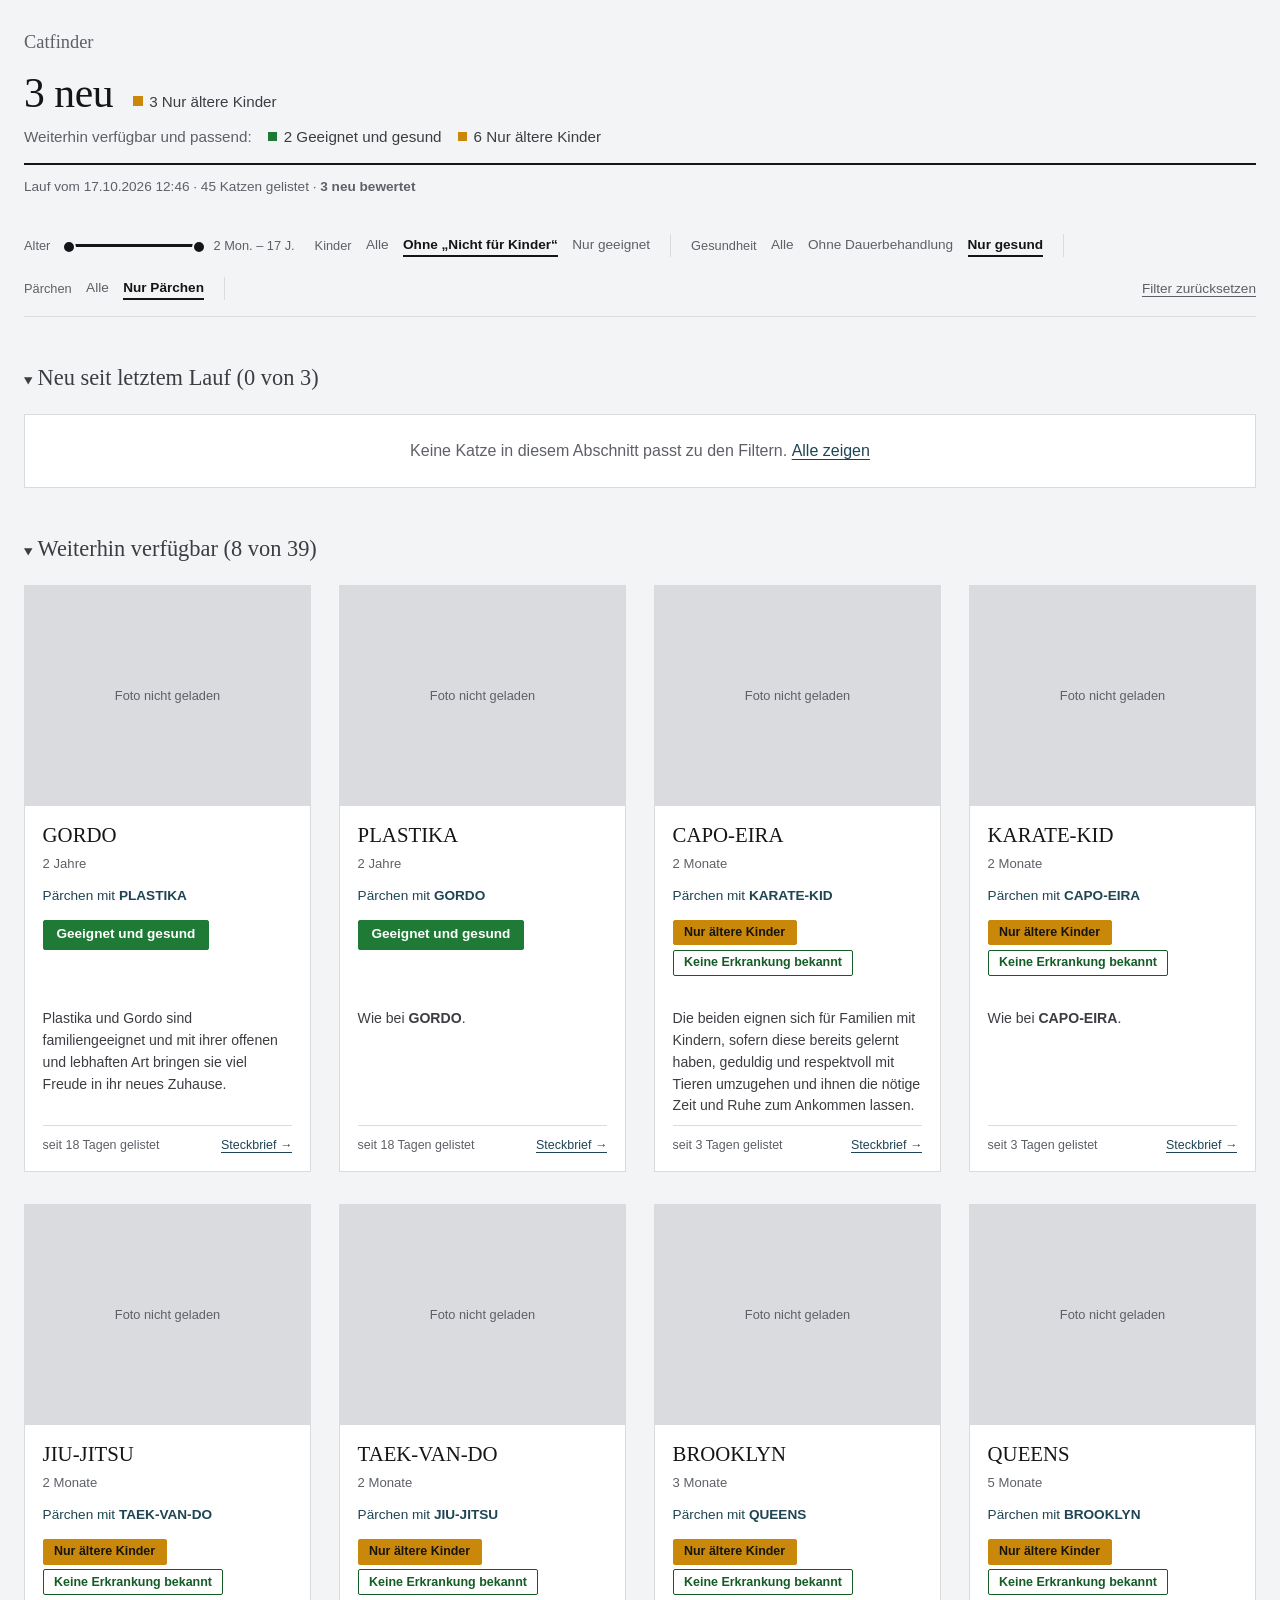
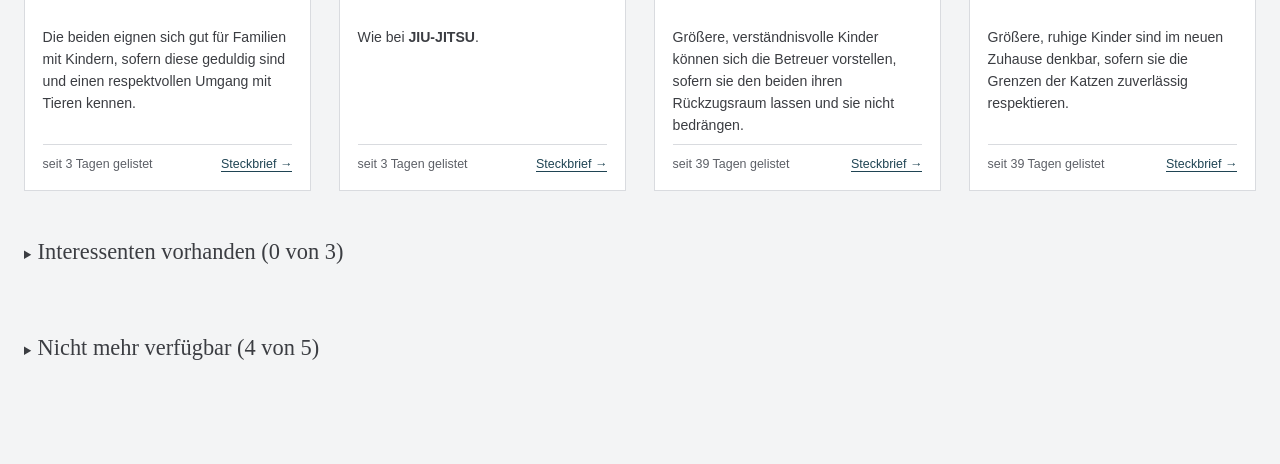
==== docs/index.html @ 69cafe62 "chore: state & report aktualisiert [skip ci]" ====
<!DOCTYPE html>
<html lang="de">
<head>
<meta charset="utf-8">
<meta name="viewport" content="width=device-width, initial-scale=1">
<title>Catfinder — 17.10.2026 12:46</title>
<style>
* { box-sizing: border-box; }
:root {
  --serif: "Iowan Old Style", "Palatino Linotype", Palatino, Georgia, serif;
  /* Neutral statt Creme: Fotos und Bewertungs-Labels tragen die Farbe.
     Petrol (--act) ist die einzige Aktionsfarbe: Links, Fokus, Auswahl. */
  --paper: #f3f4f5; --card: #ffffff; --ink: #141518; --soft: #3b3d42; --mute: #5d6067;
  --hair: #d9dbdf; --act: #1f4453; --act-tint: #d3e2e8; --alert: #971616;
}
:focus-visible { outline: 2px solid var(--act); outline-offset: 2px; }
::selection { background: var(--act-tint); color: var(--ink); }
body { font-family: -apple-system, BlinkMacSystemFont, "Segoe UI", sans-serif; margin: 0;
        background: var(--paper); color: var(--ink); -webkit-font-smoothing: antialiased; }
header { max-width: 1500px; margin: 0 auto; padding: 2rem 1.5rem 1.25rem; }
header .brand { font-family: var(--serif); font-weight: 400; font-size: 1.15rem; margin: 0 0 1.1rem;
             color: var(--mute); }
header .today { margin: 0 0 1rem; font-weight: 400; font-family: var(--serif); font-size: 2.6rem; line-height: 1.1; display: flex; flex-wrap: wrap; align-items: baseline; gap: .4rem 1.25rem; }
header .today-n { letter-spacing: -.01em; }
header .today-mix { display: flex; flex-wrap: wrap; gap: .3rem 1rem; font-family: -apple-system, BlinkMacSystemFont, "Segoe UI", sans-serif;
                    font-size: .95rem; line-height: 1.4; color: var(--soft); }
header .today-mix span { white-space: nowrap; }
header .today-avail { margin: -.4rem 0 1rem; display: flex; flex-wrap: wrap; gap: .3rem 1rem;
                      font-size: .95rem; line-height: 1.4; color: var(--soft); }
header .today-avail span { white-space: nowrap; }
header .today-avail > span:first-child { color: var(--mute); }
header .dot { display: inline-block; box-sizing: border-box; width: .6rem; height: .6rem; margin-right: .4rem; vertical-align: .05em; }
header .stats { color: var(--mute); font-size: .85rem; line-height: 1.5;
                 border-top: 2px solid var(--ink); padding-top: .75rem; }
main { max-width: 1500px; margin: 0 auto; padding: 0 1.5rem 5rem; }
.grid { display: grid; grid-template-columns: repeat(auto-fill, minmax(280px, 1fr)); gap: 2rem 1.75rem; }
.card { background: var(--card); display: flex; flex-direction: column;
         border: 1px solid var(--hair); }
.card img, .card .nophoto { width: 100%; height: 220px; object-fit: cover; display: block; background: var(--hair); }
.card .nophoto { display: flex; align-items: center; justify-content: center; text-align: center; padding: .5rem; color: var(--mute); font-size: .8rem; }
.card .body { padding: 1rem 1.1rem 1.1rem; flex: 1; display: flex; flex-direction: column; gap: .5rem; }
.card .name { display: flex; flex-wrap: wrap; align-items: baseline; gap: 0 .4rem; }
.card h3 { font-family: var(--serif); font-weight: 400; font-size: 1.3rem; margin: 0; line-height: 1.25;
             overflow-wrap: anywhere; }
.card > *, .card .body > * { min-width: 0; }
.card .meta { color: var(--mute); font-size: .82rem; }
.card .status { display: flex; flex-direction: column; gap: .2rem; }
.card .partner { font-size: .85rem; color: var(--act); }
.badge-int { font-size: .74rem; letter-spacing: .06em; text-transform: uppercase;
              font-weight: 700; color: var(--alert); }
.card .labels { display: flex; flex-direction: column; align-items: flex-start; gap: .3rem; margin-top: .15rem; }
.card .lab { font-size: .78rem; font-weight: 600; padding: .26rem .65rem; border-radius: 2px;
              border: 1px solid; line-height: 1.25; }
.card .lab-best { font-size: .85rem; padding: .35rem .8rem; }
.card .reason { font-size: .88rem; line-height: 1.55; color: var(--soft); margin-top: .3rem; }
.card .foot { margin-top: auto; }
.card .body > :empty { display: none; }
/* Ab Tablet-Breite: jede Karte nutzt die Zeilen des Rasters mit (subgrid). Name, Labels,
   Begründung und Fußzeile stehen so quer über eine Reihe auf gleicher Höhe. */
@supports (grid-template-rows: subgrid) {
  @media (min-width: 641px) {
    .card { display: grid; grid-row: span 8; grid-template-rows: subgrid; row-gap: 0; }
    .card .body { display: contents; }
    .card .body > * { margin-inline: 1.1rem; }
    .card .body > :empty { display: block; border: 0; padding: 0; }
    .card .health { align-self: start; }
    .card .body > :not(:empty) + * { margin-top: .5rem; }
    .card .body > :empty + * { margin-top: 0; }
    .card .name { margin-top: 1rem; }
    .card .foot { margin-top: .75rem; margin-bottom: 1.1rem; align-self: end; }
  }
}
.card .health { font-size: .85rem; line-height: 1.5; padding-left: .7rem; border-left: 2px solid; }
.card .foot { padding-top: .75rem; border-top: 1px solid var(--hair); display: flex;
               justify-content: space-between; align-items: baseline; gap: .75rem;
               font-size: .78rem; color: var(--mute); }
.card .foot a { color: var(--act); text-decoration: none; border-bottom: 1px solid var(--act);
                 font-weight: 500; white-space: nowrap; }
.card .foot a:hover { color: var(--ink); border-color: var(--ink); }
.card.gone img { filter: grayscale(1); opacity: .55; }
.card.gone h3 { color: var(--mute); }
.empty { text-align: center; color: var(--mute); padding: 4rem 1rem; background: var(--card);
          border: 1px solid var(--hair); }
.empty-filter, .empty-line { padding: 1.5rem 1rem; }
.empty-line { margin: 0; color: var(--mute); }
section, details.sect { margin-top: 3rem; }
details.sect > summary { cursor: pointer; margin-bottom: 1.4rem; color: var(--soft); }
details.sect > summary::marker { font-size: .8rem; }
section h2.group { font-family: var(--serif); font-weight: 400; font-size: 1.4rem;
                    color: var(--soft); margin: 0 0 1.4rem; }
summary h2.group { font-family: var(--serif); font-weight: 400; font-size: 1.4rem;
                    color: var(--soft); margin: 0; display: inline; }
@media (max-width: 640px) {
  header { padding: 1.25rem 1rem 1rem; }
  header .brand { margin-bottom: .6rem; }
  header .today { font-size: 2.1rem; }
  main { padding: 0 1rem 4rem; }
  section, details.sect { margin-top: 2rem; }
  details.sect > summary { margin-bottom: 1rem; }
  .grid { grid-template-columns: 1fr; gap: 1rem; }
  /* Foto klein links, Name + Bewertung daneben: die Antwort steht ohne Scrollen im Blick */
  .card { display: grid; grid-template-columns: 6.5rem 1fr; gap: .35rem .9rem; padding: .9rem; align-items: start; }
  .card .body { display: contents; }
  .card img, .card .nophoto { grid-row: 1 / span 4; width: 6.5rem; height: 6.5rem; }
  .card .name, .card .meta, .card .status, .card .labels { grid-column: 2; }
  .card h3 { font-size: 1.15rem; }
  .card .reason, .card .health, .card .foot { grid-column: 1 / -1; }
  .card .reason { margin-top: .4rem; font-size: 1rem; }
  .card .health { font-size: .95rem; }
}
@media (pointer: coarse) {
  details.sect > summary { min-height: 44px; }
  .card .foot { align-items: center; }
  .card .foot a { display: inline-flex; align-items: center; min-height: 44px; border-bottom: 0;
                   text-decoration: underline; text-decoration-color: var(--act); text-underline-offset: 3px; }
}
</style>
</head>
<body>
<header>
  <p class="brand">Catfinder</p>
  <h1 class="today"><span class="today-n">3 neu</span><span class="today-mix"><span><span class="dot" style="background:#c9880a"></span>3 Nur ältere Kinder</span></span></h1><p class="today-avail"><span>Weiterhin verfügbar und passend:</span><span><span class="dot" style="background:#1e7a35"></span>2 Geeignet und gesund</span><span><span class="dot" style="background:#c9880a"></span>6 Nur ältere Kinder</span></p>
  <div class="stats">
    Lauf vom 17.10.2026 12:46 · 45 Katzen gelistet · <strong>3 neu bewertet</strong><span id="visibleCount" aria-live="polite"></span>
  </div>
</header>
<main>
<style>
.cf-age{display:flex;align-items:center;gap:.6rem;}
.cf-cap{font-size:.8rem;color:var(--mute);white-space:nowrap;}
.cf-track{position:relative;width:130px;height:1px;background:var(--hair);margin:.2rem 7px;}
.cf-fill{position:absolute;top:-1px;height:3px;background:var(--ink);pointer-events:none;}
.cf-range{--thumb:14px;position:absolute;left:calc(var(--thumb)/-2);width:calc(100% + var(--thumb));height:0;top:0;pointer-events:none;-webkit-appearance:none;appearance:none;background:transparent;outline:none;}
.cf-range::-webkit-slider-thumb{-webkit-appearance:none;appearance:none;width:14px;height:14px;border-radius:50%;background:var(--ink);border:2px solid var(--paper);cursor:pointer;pointer-events:all;}
.cf-range:focus-visible::-webkit-slider-thumb{box-shadow:0 0 0 3px var(--paper),0 0 0 5px var(--act);}
.cf-range:focus-visible::-moz-range-thumb{box-shadow:0 0 0 3px var(--paper),0 0 0 5px var(--act);}
.cf-range::-moz-range-thumb{width:14px;height:14px;border-radius:50%;background:var(--ink);border:2px solid var(--paper);cursor:pointer;pointer-events:all;}
.cf-opt span{background:none;border:none;padding:.2rem 0;font:inherit;font-size:.85rem;color:var(--mute);cursor:pointer;white-space:nowrap;border-bottom:2px solid transparent;}
.cf-opt:hover span{color:var(--ink);}
.cf-opt input:checked+span{color:var(--ink);border-bottom-color:var(--ink);font-weight:600;}
.cf-opt{position:relative;display:inline-flex;align-items:center;}
.cf-opt input{position:absolute;opacity:0;width:1px;height:1px;margin:0;}
.cf-opt input:focus-visible+span{outline:2px solid var(--act);outline-offset:2px;}
.cf-seg{display:flex;align-items:center;gap:.9rem;flex-wrap:wrap;padding-right:1.25rem;border-right:1px solid var(--hair);}
#resetBtn{margin-left:auto;background:none;border:none;padding:.2rem 0;color:var(--mute);cursor:pointer;font:inherit;font-size:.85rem;text-decoration:underline;text-underline-offset:3px;}
#resetBtn:hover{color:var(--ink);}
.show-all{background:none;border:none;padding:.2rem 0;color:var(--act);cursor:pointer;font:inherit;text-decoration:underline;text-underline-offset:3px;}
.filters{position:sticky;top:0;z-index:100;background:var(--paper);border-bottom:1px solid var(--hair);}
.filters>summary{display:none;}
#filterBar{padding:1rem 0;display:flex;align-items:center;gap:1.25rem;flex-wrap:wrap;}
@media (max-width:640px){
  .filters{position:static;border-top:1px solid var(--hair);}
  .filters>summary{display:flex;align-items:center;min-height:44px;cursor:pointer;font-size:.9rem;font-weight:600;color:var(--ink);}
  #filterCount{font-weight:400;color:var(--mute);margin-left:.4rem;}
  .filters>summary::after{content:'+';margin-left:auto;font-weight:400;font-size:1.2rem;color:var(--mute);}
  .filters[open]>summary::after{content:'−';}
  #filterBar{padding:.25rem 0 1rem;gap:.9rem 1.25rem;}
  .cf-age,.cf-seg{flex-basis:100%;}
  .cf-seg{padding-right:0;border-right:0;row-gap:0;}
  /* Überschrift eigene Zeile, damit die drei Stufen nebeneinander passen */
  .cf-seg .cf-cap{flex-basis:100%;}
  .cf-track{flex:1;width:auto;}
}
/* Querformat am Handy: angeheftete Leiste würde den halben Bildschirm belegen */
@media (max-height:500px){.filters{position:static;}}
/* Touch: Trefferflächen mindestens 44px, Regler-Griffe greifbar */
@media (pointer:coarse){
  #resetBtn,.cf-opt,.show-all{min-height:44px;}
  .cf-age{min-height:44px;}
  .cf-range{--thumb:26px;}
  .cf-track{margin:.2rem 13px;}
  .cf-range::-webkit-slider-thumb{width:26px;height:26px;}
  .cf-range::-moz-range-thumb{width:26px;height:26px;}
}
</style>
<details class="filters" id="filterWrap"><summary>Filter<span id="filterCount"></span></summary>
<div id="filterBar">
  <div class="cf-age">
    <span class="cf-cap">Alter</span>
    <div class="cf-track">
      <div id="sliderFill" class="cf-fill"></div>
      <input type="range" class="cf-range" id="ageMin" aria-label="Mindestalter" min="2" max="204" value="2">
      <input type="range" class="cf-range" id="ageMax" aria-label="Höchstalter" min="2" max="204" value="204">
    </div>
    <span id="ageLabel" class="cf-cap">2 Mon. – 17 J.</span>
  </div>
  <div class="cf-seg" role="radiogroup" aria-label="Kinder">
    <span class="cf-cap" aria-hidden="true">Kinder</span>
    <label class="cf-opt"><input type="radio" name="kids" value="alle"><span>Alle</span></label>
    <label class="cf-opt"><input type="radio" name="kids" value="ohne" checked><span>Ohne „Nicht für Kinder“</span></label>
    <label class="cf-opt"><input type="radio" name="kids" value="nur"><span>Nur geeignet</span></label>
  </div>
  <div class="cf-seg" role="radiogroup" aria-label="Gesundheit">
    <span class="cf-cap" aria-hidden="true">Gesundheit</span>
    <label class="cf-opt"><input type="radio" name="health" value="alle"><span>Alle</span></label>
    <label class="cf-opt"><input type="radio" name="health" value="ohne"><span>Ohne Dauerbehandlung</span></label>
    <label class="cf-opt"><input type="radio" name="health" value="nur" checked><span>Nur gesund</span></label>
  </div>
  <div class="cf-seg" role="radiogroup" aria-label="Pärchen">
    <span class="cf-cap" aria-hidden="true">Pärchen</span>
    <label class="cf-opt"><input type="radio" name="pair" value="alle"><span>Alle</span></label>
    <label class="cf-opt"><input type="radio" name="pair" value="nur" checked><span>Nur Pärchen</span></label>
  </div>
  <button type="button" id="resetBtn">Filter zurücksetzen</button>
</div></details>
<script>
(function(){
  var minR=document.getElementById('ageMin'),maxR=document.getElementById('ageMax'),
      fill=document.getElementById('sliderFill'),lbl=document.getElementById('ageLabel'),
      kidsInputs=document.querySelectorAll('input[name=kids]'),pairInputs=document.querySelectorAll('input[name=pair]'),
      healthInputs=document.querySelectorAll('input[name=health]'),resetBtn=document.getElementById('resetBtn');
  // Standard = "passend" (CONTEXT.md): kids 'ohne' (ohne "Nicht für Kinder") | 'nur' | 'alle'
  var LO=2,HI=204,kids='ohne',onlyPair=true,health='nur';
  function fmt(m){if(m<12)return m+' Mon.';var y=Math.floor(m/12),r=m%12;return y+(r>=6?'.5':'')+' J.';}
  function fmtLong(m){if(m<12)return m+(m===1?' Monat':' Monate');var y=Math.floor(m/12);return y+(y===1?' Jahr':' Jahre');}
  function pct(v){return HI>LO?(v-LO)/(HI-LO)*100:0;}
  function range(){return [minR?parseInt(minR.value):LO,maxR?parseInt(maxR.value):HI];}
  function update(){
    var lo=range()[0],hi=range()[1];
    if(lo>hi){if(document.activeElement===minR){minR.value=hi;lo=hi;}else{maxR.value=lo;hi=lo;}}
    if(minR)minR.style.zIndex=(lo===hi&&hi>LO)?'2':'';
    if(fill){fill.style.left=pct(lo)+'%';fill.style.width=Math.max(0,pct(hi)-pct(lo))+'%';}
    if(lbl)lbl.textContent=fmt(lo)+' – '+fmt(hi);
    if(minR)minR.setAttribute('aria-valuetext',fmtLong(lo));
    if(maxR)maxR.setAttribute('aria-valuetext',fmtLong(hi));
    filter(lo,hi);
  }
  function own(c,lo,hi){
    var r=c.dataset.rating,a=c.dataset.ageMonths;
    var show=kids==='nur'?r==='geeignet':kids==='ohne'?r!=='nicht_geeignet':true;
    if(show){show=(!a||a==='unknown')||(parseInt(a)>=lo&&parseInt(a)<=hi);}
    // health: 'alle' | 'ohne' (ohne "Dauerbehandlung nötig") | 'nur' (nur "Keine Erkrankung bekannt")
    if(show&&health==='ohne'){show=c.dataset.health!=='dauerbehandlung';}
    if(show&&health==='nur'){show=c.dataset.health==='keine';}
    return show;
  }
  function filter(lo,hi){
    var visible=0,byName={};
    document.querySelectorAll('.card:not(.gone)').forEach(function(c){byName[c.dataset.name]=c;});
    document.querySelectorAll('.card').forEach(function(c){
      var show=own(c,lo,hi);
      // "Nur Pärchen": beide Partner müssen passen; ist der Partner nicht gelistet, zählt die Katze allein
      if(show&&onlyPair){var p=byName[c.dataset.partner];show=c.dataset.companions==='2'&&(!p||own(p,lo,hi));}
      c.style.display=show?'':'none';
      if(show)visible++;
    });
    // aktiv = abweichend vom Standard, sonst bleibt nach dem Zurücksetzen "3 aktiv"
    var n=(lo>LO||hi<HI?1:0)+(kids!=='ohne'?1:0)+(onlyPair?0:1)+(health!=='nur'?1:0),
        fc=document.getElementById('filterCount');
    if(fc)fc.textContent=n?'· '+n+' aktiv':'';
    var vc=document.getElementById('visibleCount');
    if(vc)vc.textContent=n?' · '+visible+(visible===1?' Katze passt':' Katzen passen')+' zum Filter':'';
    document.querySelectorAll('details.sect').forEach(function(d){
      var cards=d.querySelectorAll('.card'),vis=0;
      cards.forEach(function(c){if(c.style.display!=='none')vis++;});
      var s=d.querySelector('.cnt');
      if(s)s.textContent=(vis===cards.length?cards.length:vis+' von '+cards.length);
      var e=d.querySelector('.empty-filter');
      if(cards.length&&!e){e=document.createElement('div');e.className='empty empty-filter';
        e.textContent='Keine Katze in diesem Abschnitt passt zu den Filtern. ';
        var b=document.createElement('button');b.type='button';b.className='show-all';b.textContent='Alle zeigen';
        b.addEventListener('click',function(){setFilters('alle','alle',false);});e.appendChild(b);d.appendChild(e);}
      if(e)e.style.display=(cards.length&&!vis)?'':'none';
    });
  }
  function render(){
    kidsInputs.forEach(function(i){i.checked=(i.value===kids);});
    pairInputs.forEach(function(i){i.checked=(i.value==='nur')===onlyPair;});
    healthInputs.forEach(function(i){i.checked=(i.value===health);});
    update();
  }
  kidsInputs.forEach(function(i){i.addEventListener('change',function(){kids=i.value;render();});});
  pairInputs.forEach(function(i){i.addEventListener('change',function(){onlyPair=(i.value==='nur');render();});});
  healthInputs.forEach(function(i){i.addEventListener('change',function(){health=i.value;render();});});
  function setFilters(k,h,p){
    kids=k;health=h;onlyPair=p;
    if(minR)minR.value=LO;
    if(maxR)maxR.value=HI;
    render();
  }
  resetBtn.addEventListener('click',function(){setFilters('ohne','nur',true);});
  if(minR)minR.addEventListener('input',update);
  if(maxR)maxR.addEventListener('input',update);
  var fw=document.getElementById('filterWrap');
  var wide=window.matchMedia('(min-width: 641px)');
  if(fw&&wide.matches)fw.open=true;
  if(fw&&wide.addEventListener)wide.addEventListener('change',function(e){if(e.matches)fw.open=true;});
  document.addEventListener('DOMContentLoaded',update);
})();
</script>
<details class="sect" open><summary><h2 class="group">Neu seit letztem Lauf (<span class="cnt">3</span>)</h2></summary><div class="grid">
    <div class="card" data-cid="261102" data-age-months="204" data-rating="aeltere_kinder" data-companions="2" data-health="keine" data-name="GIZMO" data-partner="PASHA">
      <img src="https://assets-tiervermittlung.tierschutzverein-muenchen.de/261102-1-134262608371065386.jpg" alt="" loading="lazy" onerror="this.outerHTML='<div class=&quot;nophoto&quot;>Foto nicht geladen</div>'">
      <div class="body">
        <div class="name"><h3>GIZMO</h3></div>
        <div class="meta">17 Jahre</div>
        <div class="status"><span class="partner">Pärchen mit <strong>PASHA</strong></span></div>
        <div class="labels"><span class="lab" style="background:#c9880a;border-color:#c9880a;color:#17150f">Nur ältere Kinder</span><span class="lab" style="background:var(--card);border-color:#145c26;color:#145c26">Keine Erkrankung bekannt</span></div>
        <div class="health"></div>
        <div class="reason">Für Familien mit Kindern eignen sie sich ab einem etwas größeren Alter.</div>
        <div class="foot"><span>seit heute gelistet</span>
          <a href="https://tierschutzverein-muenchen.de/tiervermittlung/tierheim/katzen/261102" target="_blank" rel="noopener" aria-label="Steckbrief von GIZMO (neuer Tab)">Steckbrief &rarr;</a></div>
      </div>
    </div>
    <div class="card" data-cid="261105" data-age-months="204" data-rating="aeltere_kinder" data-companions="2" data-health="erwaehnt" data-name="PASHA" data-partner="GIZMO">
      <img src="https://assets-tiervermittlung.tierschutzverein-muenchen.de/261105-1-134254023596532603.jpg" alt="" loading="lazy" onerror="this.outerHTML='<div class=&quot;nophoto&quot;>Foto nicht geladen</div>'">
      <div class="body">
        <div class="name"><h3>PASHA</h3></div>
        <div class="meta">17 Jahre</div>
        <div class="status"><span class="partner">Pärchen mit <strong>GIZMO</strong></span></div>
        <div class="labels"><span class="lab" style="background:#c9880a;border-color:#c9880a;color:#17150f">Nur ältere Kinder</span><span class="lab" style="background:var(--card);border-color:#8a5c00;color:#8a5c00">Gesundheit beachten</span></div>
        <div class="health" style="color:#8a5c00;border-color:#c9880a">Leicht erhöhte Nierenwerte in der Vergangenheit, bei letzter Kontrolluntersuchung wieder im Normalbereich, erhält spezielles Nierenfutter und braucht alle sechs Monate tierärztliche Kontrolle.</div>
        <div class="reason">Wie bei <strong>GIZMO</strong>.</div>
        <div class="foot"><span>seit heute gelistet</span>
          <a href="https://tierschutzverein-muenchen.de/tiervermittlung/tierheim/katzen/261105" target="_blank" rel="noopener" aria-label="Steckbrief von PASHA (neuer Tab)">Steckbrief &rarr;</a></div>
      </div>
    </div>
    <div class="card" data-cid="262123" data-age-months="168" data-rating="aeltere_kinder" data-companions="0" data-health="dauerbehandlung" data-name="JANNIS" data-partner="">
      <img src="https://assets-tiervermittlung.tierschutzverein-muenchen.de/262123-1-134365440646729889.jpg" alt="" loading="lazy" onerror="this.outerHTML='<div class=&quot;nophoto&quot;>Foto nicht geladen</div>'">
      <div class="body">
        <div class="name"><h3>JANNIS</h3></div>
        <div class="meta">14 Jahre</div>
        <div class="status"></div>
        <div class="labels"><span class="lab" style="background:#c9880a;border-color:#c9880a;color:#17150f">Nur ältere Kinder</span><span class="lab" style="background:var(--card);border-color:#971616;color:#971616">Dauerbehandlung nötig</span></div>
        <div class="health" style="color:#971616;border-color:#c62020">Verdacht auf Tumor oder chronische Entzündungen, ausgeprägte Kniearthrosen mit monatlicher Schmerzmittelspritze, Bauchspeicheldrüsenunterfunktion, Schilddrüsenüberfunktion, Bluthochdruck.</div>
        <div class="reason">Kinder sollten mindestens 14 Jahre alt sein und Verständnis für seine Bedürfnisse mitbringen.</div>
        <div class="foot"><span>seit heute gelistet</span>
          <a href="https://tierschutzverein-muenchen.de/tiervermittlung/tierheim/katzen/262123" target="_blank" rel="noopener" aria-label="Steckbrief von JANNIS (neuer Tab)">Steckbrief &rarr;</a></div>
      </div>
    </div></div></details><details class="sect" open><summary><h2 class="group">Weiterhin verfügbar (<span class="cnt">39</span>)</h2></summary><div class="grid">
    <div class="card" data-cid="262471" data-age-months="11" data-rating="geeignet" data-companions="0" data-health="erwaehnt" data-name="COOKIE" data-partner="">
      <img src="https://assets-tiervermittlung.tierschutzverein-muenchen.de/262471-1-134363681939245265.jpg" alt="" loading="lazy" onerror="this.outerHTML='<div class=&quot;nophoto&quot;>Foto nicht geladen</div>'">
      <div class="body">
        <div class="name"><h3>COOKIE</h3></div>
        <div class="meta">11 Monate</div>
        <div class="status"></div>
        <div class="labels"><span class="lab" style="background:#1e7a35;border-color:#1e7a35;color:#ffffff">Kinder geeignet</span><span class="lab" style="background:var(--card);border-color:#8a5c00;color:#8a5c00">Gesundheit beachten</span></div>
        <div class="health" style="color:#8a5c00;border-color:#c9880a">Cookie sollte noch etwas zunehmen.</div>
        <div class="reason">Cookie eignet sich gut für Familien mit Kindern.</div>
        <div class="foot"><span>seit 3 Tagen gelistet</span>
          <a href="https://tierschutzverein-muenchen.de/tiervermittlung/tierheim/katzen/262471" target="_blank" rel="noopener" aria-label="Steckbrief von COOKIE (neuer Tab)">Steckbrief &rarr;</a></div>
      </div>
    </div>
    <div class="card" data-cid="262815" data-age-months="72" data-rating="geeignet" data-companions="0" data-health="erwaehnt" data-name="ELFIE" data-partner="">
      <img src="https://assets-tiervermittlung.tierschutzverein-muenchen.de/262815-1-134357542113632822.jpg" alt="" loading="lazy" onerror="this.outerHTML='<div class=&quot;nophoto&quot;>Foto nicht geladen</div>'">
      <div class="body">
        <div class="name"><h3>ELFIE</h3></div>
        <div class="meta">6 Jahre</div>
        <div class="status"></div>
        <div class="labels"><span class="lab" style="background:#1e7a35;border-color:#1e7a35;color:#ffffff">Kinder geeignet</span><span class="lab" style="background:var(--card);border-color:#8a5c00;color:#8a5c00">Gesundheit beachten</span></div>
        <div class="health" style="color:#8a5c00;border-color:#c9880a">Beckenfraktur, die derzeit noch verheilen muss; darf aktuell nicht springen.</div>
        <div class="reason">Elfie ist grundsätzlich auch für eine Familie geeignet.</div>
        <div class="foot"><span>seit 10 Tagen gelistet</span>
          <a href="https://tierschutzverein-muenchen.de/tiervermittlung/tierheim/katzen/262815" target="_blank" rel="noopener" aria-label="Steckbrief von ELFIE (neuer Tab)">Steckbrief &rarr;</a></div>
      </div>
    </div>
    <div class="card" data-cid="263433" data-age-months="24" data-rating="geeignet" data-companions="2" data-health="keine" data-name="GORDO" data-partner="PLASTIKA">
      <img src="https://assets-tiervermittlung.tierschutzverein-muenchen.de/263433-1-134346289600568145.jpg" alt="" loading="lazy" onerror="this.outerHTML='<div class=&quot;nophoto&quot;>Foto nicht geladen</div>'">
      <div class="body">
        <div class="name"><h3>GORDO</h3></div>
        <div class="meta">2 Jahre</div>
        <div class="status"><span class="partner">Pärchen mit <strong>PLASTIKA</strong></span></div>
        <div class="labels"><span class="lab lab-best" style="background:#1e7a35;border-color:#1e7a35;color:#ffffff">Geeignet und gesund</span></div>
        <div class="health"></div>
        <div class="reason">Plastika und Gordo sind familiengeeignet und mit ihrer offenen und lebhaften Art bringen sie viel Freude in ihr neues Zuhause.</div>
        <div class="foot"><span>seit 18 Tagen gelistet</span>
          <a href="https://tierschutzverein-muenchen.de/tiervermittlung/tierheim/katzen/263433" target="_blank" rel="noopener" aria-label="Steckbrief von GORDO (neuer Tab)">Steckbrief &rarr;</a></div>
      </div>
    </div>
    <div class="card" data-cid="263580" data-age-months="24" data-rating="geeignet" data-companions="2" data-health="keine" data-name="PLASTIKA" data-partner="GORDO">
      <img src="https://assets-tiervermittlung.tierschutzverein-muenchen.de/263580-1-134346290429147922.jpg" alt="" loading="lazy" onerror="this.outerHTML='<div class=&quot;nophoto&quot;>Foto nicht geladen</div>'">
      <div class="body">
        <div class="name"><h3>PLASTIKA</h3></div>
        <div class="meta">2 Jahre</div>
        <div class="status"><span class="partner">Pärchen mit <strong>GORDO</strong></span></div>
        <div class="labels"><span class="lab lab-best" style="background:#1e7a35;border-color:#1e7a35;color:#ffffff">Geeignet und gesund</span></div>
        <div class="health"></div>
        <div class="reason">Wie bei <strong>GORDO</strong>.</div>
        <div class="foot"><span>seit 18 Tagen gelistet</span>
          <a href="https://tierschutzverein-muenchen.de/tiervermittlung/tierheim/katzen/263580" target="_blank" rel="noopener" aria-label="Steckbrief von PLASTIKA (neuer Tab)">Steckbrief &rarr;</a></div>
      </div>
    </div>
    <div class="card" data-cid="263546" data-age-months="60" data-rating="unbekannt" data-companions="2" data-health="erwaehnt" data-name="JOLIE" data-partner="MALU">
      <img src="https://assets-tiervermittlung.tierschutzverein-muenchen.de/263546-1-134357476479938405.jpg" alt="" loading="lazy" onerror="this.outerHTML='<div class=&quot;nophoto&quot;>Foto nicht geladen</div>'">
      <div class="body">
        <div class="name"><h3>JOLIE</h3></div>
        <div class="meta">5 Jahre</div>
        <div class="status"><span class="partner">Pärchen mit <strong>MALU</strong></span></div>
        <div class="labels"><span class="lab" style="background:#6b6560;border-color:#6b6560;color:#ffffff">Keine Angabe</span><span class="lab" style="background:var(--card);border-color:#8a5c00;color:#8a5c00">Gesundheit beachten</span></div>
        <div class="health" style="color:#8a5c00;border-color:#c9880a">Zahnsanierung anstehend</div>
        <div class="reason">Der Text trifft keine explizite Aussage zur Kinderverträglichkeit; es wird nur erwähnt, dass beide Katzen sehr ängstlich, schüchtern und scheu sind und geduldige Menschen benötigen.</div>
        <div class="foot"><span>seit 10 Tagen gelistet</span>
          <a href="https://tierschutzverein-muenchen.de/tiervermittlung/tierheim/katzen/263546" target="_blank" rel="noopener" aria-label="Steckbrief von JOLIE (neuer Tab)">Steckbrief &rarr;</a></div>
      </div>
    </div>
    <div class="card" data-cid="263548" data-age-months="60" data-rating="unbekannt" data-companions="2" data-health="erwaehnt" data-name="MALU" data-partner="JOLIE">
      <img src="https://assets-tiervermittlung.tierschutzverein-muenchen.de/263548-1-134357477180887347.jpg" alt="" loading="lazy" onerror="this.outerHTML='<div class=&quot;nophoto&quot;>Foto nicht geladen</div>'">
      <div class="body">
        <div class="name"><h3>MALU</h3></div>
        <div class="meta">5 Jahre</div>
        <div class="status"><span class="partner">Pärchen mit <strong>JOLIE</strong></span></div>
        <div class="labels"><span class="lab" style="background:#6b6560;border-color:#6b6560;color:#ffffff">Keine Angabe</span><span class="lab" style="background:var(--card);border-color:#8a5c00;color:#8a5c00">Gesundheit beachten</span></div>
        <div class="health" style="color:#8a5c00;border-color:#c9880a">Zahnsanierung steht noch an.</div>
        <div class="reason">Der Text trifft keine explizite Aussage zur Eignung für Kinder; die Anforderung nach &#x27;ruhigem und liebendem Zuhause&#x27; und &#x27;geduldigen Menschen&#x27; sind Vermittlungsmarker, keine Kindereignungsaussage.</div>
        <div class="foot"><span>seit 10 Tagen gelistet</span>
          <a href="https://tierschutzverein-muenchen.de/tiervermittlung/tierheim/katzen/263548" target="_blank" rel="noopener" aria-label="Steckbrief von MALU (neuer Tab)">Steckbrief &rarr;</a></div>
      </div>
    </div>
    <div class="card" data-cid="263615" data-age-months="48" data-rating="unbekannt" data-companions="0" data-health="erwaehnt" data-name="ZICKY" data-partner="">
      <img src="https://assets-tiervermittlung.tierschutzverein-muenchen.de/263615-1-134340189776099978.jpg" alt="" loading="lazy" onerror="this.outerHTML='<div class=&quot;nophoto&quot;>Foto nicht geladen</div>'">
      <div class="body">
        <div class="name"><h3>ZICKY</h3></div>
        <div class="meta">4 Jahre</div>
        <div class="status"></div>
        <div class="labels"><span class="lab" style="background:#6b6560;border-color:#6b6560;color:#ffffff">Keine Angabe</span><span class="lab" style="background:var(--card);border-color:#8a5c00;color:#8a5c00">Gesundheit beachten</span></div>
        <div class="health" style="color:#8a5c00;border-color:#c9880a">Zicky muss noch etwas abnehmen, damit sie wieder rundum fit und gesund durchs Leben gehen kann.</div>
        <div class="reason">Der Steckbrief trifft keine Aussage zur Eignung für Kinder.</div>
        <div class="foot"><span>seit 31 Tagen gelistet</span>
          <a href="https://tierschutzverein-muenchen.de/tiervermittlung/tierheim/katzen/263615" target="_blank" rel="noopener" aria-label="Steckbrief von ZICKY (neuer Tab)">Steckbrief &rarr;</a></div>
      </div>
    </div>
    <div class="card" data-cid="263659" data-age-months="2" data-rating="aeltere_kinder" data-companions="2" data-health="keine" data-name="CAPO-EIRA" data-partner="KARATE-KID">
      <img src="https://assets-tiervermittlung.tierschutzverein-muenchen.de/263659-1-134363692890846429.jpg" alt="" loading="lazy" onerror="this.outerHTML='<div class=&quot;nophoto&quot;>Foto nicht geladen</div>'">
      <div class="body">
        <div class="name"><h3>CAPO-EIRA</h3></div>
        <div class="meta">2 Monate</div>
        <div class="status"><span class="partner">Pärchen mit <strong>KARATE-KID</strong></span></div>
        <div class="labels"><span class="lab" style="background:#c9880a;border-color:#c9880a;color:#17150f">Nur ältere Kinder</span><span class="lab" style="background:var(--card);border-color:#145c26;color:#145c26">Keine Erkrankung bekannt</span></div>
        <div class="health"></div>
        <div class="reason">Die beiden eignen sich für Familien mit Kindern, sofern diese bereits gelernt haben, geduldig und respektvoll mit Tieren umzugehen und ihnen die nötige Zeit und Ruhe zum Ankommen lassen.</div>
        <div class="foot"><span>seit 3 Tagen gelistet</span>
          <a href="https://tierschutzverein-muenchen.de/tiervermittlung/tierheim/katzen/263659" target="_blank" rel="noopener" aria-label="Steckbrief von CAPO-EIRA (neuer Tab)">Steckbrief &rarr;</a></div>
      </div>
    </div>
    <div class="card" data-cid="263662" data-age-months="2" data-rating="aeltere_kinder" data-companions="2" data-health="keine" data-name="KARATE-KID" data-partner="CAPO-EIRA">
      <img src="https://assets-tiervermittlung.tierschutzverein-muenchen.de/263662-1-134363693792279652.jpg" alt="" loading="lazy" onerror="this.outerHTML='<div class=&quot;nophoto&quot;>Foto nicht geladen</div>'">
      <div class="body">
        <div class="name"><h3>KARATE-KID</h3></div>
        <div class="meta">2 Monate</div>
        <div class="status"><span class="partner">Pärchen mit <strong>CAPO-EIRA</strong></span></div>
        <div class="labels"><span class="lab" style="background:#c9880a;border-color:#c9880a;color:#17150f">Nur ältere Kinder</span><span class="lab" style="background:var(--card);border-color:#145c26;color:#145c26">Keine Erkrankung bekannt</span></div>
        <div class="health"></div>
        <div class="reason">Wie bei <strong>CAPO-EIRA</strong>.</div>
        <div class="foot"><span>seit 3 Tagen gelistet</span>
          <a href="https://tierschutzverein-muenchen.de/tiervermittlung/tierheim/katzen/263662" target="_blank" rel="noopener" aria-label="Steckbrief von KARATE-KID (neuer Tab)">Steckbrief &rarr;</a></div>
      </div>
    </div>
    <div class="card" data-cid="263658" data-age-months="2" data-rating="aeltere_kinder" data-companions="2" data-health="keine" data-name="JIU-JITSU" data-partner="TAEK-VAN-DO">
      <img src="https://assets-tiervermittlung.tierschutzverein-muenchen.de/263658-1-134363686401902153.jpg" alt="" loading="lazy" onerror="this.outerHTML='<div class=&quot;nophoto&quot;>Foto nicht geladen</div>'">
      <div class="body">
        <div class="name"><h3>JIU-JITSU</h3></div>
        <div class="meta">2 Monate</div>
        <div class="status"><span class="partner">Pärchen mit <strong>TAEK-VAN-DO</strong></span></div>
        <div class="labels"><span class="lab" style="background:#c9880a;border-color:#c9880a;color:#17150f">Nur ältere Kinder</span><span class="lab" style="background:var(--card);border-color:#145c26;color:#145c26">Keine Erkrankung bekannt</span></div>
        <div class="health"></div>
        <div class="reason">Die beiden eignen sich gut für Familien mit Kindern, sofern diese geduldig sind und einen respektvollen Umgang mit Tieren kennen.</div>
        <div class="foot"><span>seit 3 Tagen gelistet</span>
          <a href="https://tierschutzverein-muenchen.de/tiervermittlung/tierheim/katzen/263658" target="_blank" rel="noopener" aria-label="Steckbrief von JIU-JITSU (neuer Tab)">Steckbrief &rarr;</a></div>
      </div>
    </div>
    <div class="card" data-cid="263661" data-age-months="2" data-rating="aeltere_kinder" data-companions="2" data-health="keine" data-name="TAEK-VAN-DO" data-partner="JIU-JITSU">
      <img src="https://assets-tiervermittlung.tierschutzverein-muenchen.de/263661-1-134363694374153057.jpg" alt="" loading="lazy" onerror="this.outerHTML='<div class=&quot;nophoto&quot;>Foto nicht geladen</div>'">
      <div class="body">
        <div class="name"><h3>TAEK-VAN-DO</h3></div>
        <div class="meta">2 Monate</div>
        <div class="status"><span class="partner">Pärchen mit <strong>JIU-JITSU</strong></span></div>
        <div class="labels"><span class="lab" style="background:#c9880a;border-color:#c9880a;color:#17150f">Nur ältere Kinder</span><span class="lab" style="background:var(--card);border-color:#145c26;color:#145c26">Keine Erkrankung bekannt</span></div>
        <div class="health"></div>
        <div class="reason">Wie bei <strong>JIU-JITSU</strong>.</div>
        <div class="foot"><span>seit 3 Tagen gelistet</span>
          <a href="https://tierschutzverein-muenchen.de/tiervermittlung/tierheim/katzen/263661" target="_blank" rel="noopener" aria-label="Steckbrief von TAEK-VAN-DO (neuer Tab)">Steckbrief &rarr;</a></div>
      </div>
    </div>
    <div class="card" data-cid="262903" data-age-months="4" data-rating="aeltere_kinder" data-companions="2" data-health="dauerbehandlung" data-name="ASUKA" data-partner="SHINJI">
      <img src="https://assets-tiervermittlung.tierschutzverein-muenchen.de/262903-1-134357638960951765.jpg" alt="" loading="lazy" onerror="this.outerHTML='<div class=&quot;nophoto&quot;>Foto nicht geladen</div>'">
      <div class="body">
        <div class="name"><h3>ASUKA</h3></div>
        <div class="meta">4 Monate</div>
        <div class="status"><span class="partner">Pärchen mit <strong>SHINJI</strong></span></div>
        <div class="labels"><span class="lab" style="background:#c9880a;border-color:#c9880a;color:#17150f">Nur ältere Kinder</span><span class="lab" style="background:var(--card);border-color:#971616;color:#971616">Dauerbehandlung nötig</span></div>
        <div class="health" style="color:#971616;border-color:#c62020">Katzenschnupfen, Asuka derzeit aufgrund ihrer Augen in Behandlung, Behandlung muss fortgeführt werden.</div>
        <div class="reason">Asuka und Shinji sind grundsätzlich familiengeeignet und können gerne zu Kindern ab etwa 10 Jahren ziehen.</div>
        <div class="foot"><span>seit 10 Tagen gelistet</span>
          <a href="https://tierschutzverein-muenchen.de/tiervermittlung/tierheim/katzen/262903" target="_blank" rel="noopener" aria-label="Steckbrief von ASUKA (neuer Tab)">Steckbrief &rarr;</a></div>
      </div>
    </div>
    <div class="card" data-cid="262905" data-age-months="7" data-rating="aeltere_kinder" data-companions="2" data-health="erwaehnt" data-name="SHINJI" data-partner="ASUKA">
      <img src="https://assets-tiervermittlung.tierschutzverein-muenchen.de/262905-1-134357472944719568.jpg" alt="" loading="lazy" onerror="this.outerHTML='<div class=&quot;nophoto&quot;>Foto nicht geladen</div>'">
      <div class="body">
        <div class="name"><h3>SHINJI</h3></div>
        <div class="meta">7 Monate</div>
        <div class="status"><span class="partner">Pärchen mit <strong>ASUKA</strong></span></div>
        <div class="labels"><span class="lab" style="background:#c9880a;border-color:#c9880a;color:#17150f">Nur ältere Kinder</span><span class="lab" style="background:var(--card);border-color:#8a5c00;color:#8a5c00">Gesundheit beachten</span></div>
        <div class="health" style="color:#8a5c00;border-color:#c9880a">Katzenschnupfen, Behandlung erforderlich.</div>
        <div class="reason">Grundsätzlich familiengeeignet und können gerne zu Kindern ab etwa 10 Jahren ziehen, wobei die Kinder verständnisvoll mit den beiden umgehen sollten.</div>
        <div class="foot"><span>seit 10 Tagen gelistet</span>
          <a href="https://tierschutzverein-muenchen.de/tiervermittlung/tierheim/katzen/262905" target="_blank" rel="noopener" aria-label="Steckbrief von SHINJI (neuer Tab)">Steckbrief &rarr;</a></div>
      </div>
    </div>
    <div class="card" data-cid="263098" data-age-months="5" data-rating="aeltere_kinder" data-companions="2" data-health="erwaehnt" data-name="BAMBOO" data-partner="REI">
      <img src="https://assets-tiervermittlung.tierschutzverein-muenchen.de/263098-1-134357474422911495.jpg" alt="" loading="lazy" onerror="this.outerHTML='<div class=&quot;nophoto&quot;>Foto nicht geladen</div>'">
      <div class="body">
        <div class="name"><h3>BAMBOO</h3></div>
        <div class="meta">5 Monate</div>
        <div class="status"><span class="partner">Pärchen mit <strong>REI</strong></span></div>
        <div class="labels"><span class="lab" style="background:#c9880a;border-color:#c9880a;color:#17150f">Nur ältere Kinder</span><span class="lab" style="background:var(--card);border-color:#8a5c00;color:#8a5c00">Gesundheit beachten</span></div>
        <div class="health" style="color:#8a5c00;border-color:#c9880a">Chronischer Schnupfen und dauerhaft geschädigtes linkes Auge durch Schnupferinfektion im jungen Alter.</div>
        <div class="reason">Eine Vermittlung in eine Familie mit Kindern ab 8 Jahren ist für die beiden gut vorstellbar.</div>
        <div class="foot"><span>seit 10 Tagen gelistet</span>
          <a href="https://tierschutzverein-muenchen.de/tiervermittlung/tierheim/katzen/263098" target="_blank" rel="noopener" aria-label="Steckbrief von BAMBOO (neuer Tab)">Steckbrief &rarr;</a></div>
      </div>
    </div>
    <div class="card" data-cid="262967" data-age-months="8" data-rating="aeltere_kinder" data-companions="2" data-health="erwaehnt" data-name="REI" data-partner="BAMBOO">
      <img src="https://assets-tiervermittlung.tierschutzverein-muenchen.de/262967-1-134357473583598458.jpg" alt="" loading="lazy" onerror="this.outerHTML='<div class=&quot;nophoto&quot;>Foto nicht geladen</div>'">
      <div class="body">
        <div class="name"><h3>REI</h3></div>
        <div class="meta">8 Monate</div>
        <div class="status"><span class="partner">Pärchen mit <strong>BAMBOO</strong></span></div>
        <div class="labels"><span class="lab" style="background:#c9880a;border-color:#c9880a;color:#17150f">Nur ältere Kinder</span><span class="lab" style="background:var(--card);border-color:#8a5c00;color:#8a5c00">Gesundheit beachten</span></div>
        <div class="health" style="color:#8a5c00;border-color:#c9880a">Chronischer Schnupfen.</div>
        <div class="reason">Wie bei <strong>BAMBOO</strong>.</div>
        <div class="foot"><span>seit 10 Tagen gelistet</span>
          <a href="https://tierschutzverein-muenchen.de/tiervermittlung/tierheim/katzen/262967" target="_blank" rel="noopener" aria-label="Steckbrief von REI (neuer Tab)">Steckbrief &rarr;</a></div>
      </div>
    </div>
    <div class="card" data-cid="262324" data-age-months="144" data-rating="aeltere_kinder" data-companions="2" data-health="keine" data-name="MIMI-SUN" data-partner="SILVER">
      <img src="https://assets-tiervermittlung.tierschutzverein-muenchen.de/262324-1-134354027575876195.jpg" alt="" loading="lazy" onerror="this.outerHTML='<div class=&quot;nophoto&quot;>Foto nicht geladen</div>'">
      <div class="body">
        <div class="name"><h3>MIMI-SUN</h3></div>
        <div class="meta">12 Jahre</div>
        <div class="status"><span class="partner">Pärchen mit <strong>SILVER</strong></span></div>
        <div class="labels"><span class="lab" style="background:#c9880a;border-color:#c9880a;color:#17150f">Nur ältere Kinder</span><span class="lab" style="background:var(--card);border-color:#145c26;color:#145c26">Keine Erkrankung bekannt</span></div>
        <div class="health"></div>
        <div class="reason">Wir können uns die beiden auch in einer Familie mit Kindern ab 10 Jahren vorstellen, sofern es sich um ein ruhiges und verständnisvolles Zuhause handelt.</div>
        <div class="foot"><span>seit 15 Tagen gelistet</span>
          <a href="https://tierschutzverein-muenchen.de/tiervermittlung/tierheim/katzen/262324" target="_blank" rel="noopener" aria-label="Steckbrief von MIMI-SUN (neuer Tab)">Steckbrief &rarr;</a></div>
      </div>
    </div>
    <div class="card" data-cid="262327" data-age-months="144" data-rating="aeltere_kinder" data-companions="2" data-health="dauerbehandlung" data-name="SILVER" data-partner="MIMI-SUN">
      <img src="https://assets-tiervermittlung.tierschutzverein-muenchen.de/262327-1-134354025709056332.jpg" alt="" loading="lazy" onerror="this.outerHTML='<div class=&quot;nophoto&quot;>Foto nicht geladen</div>'">
      <div class="body">
        <div class="name"><h3>SILVER</h3></div>
        <div class="meta">12 Jahre</div>
        <div class="status"><span class="partner">Pärchen mit <strong>MIMI-SUN</strong></span></div>
        <div class="labels"><span class="lab" style="background:#c9880a;border-color:#c9880a;color:#17150f">Nur ältere Kinder</span><span class="lab" style="background:var(--card);border-color:#971616;color:#971616">Dauerbehandlung nötig</span></div>
        <div class="health" style="color:#971616;border-color:#c62020">Silver leidet an einem fortgeschrittenen Darmtumor und nimmt notwendige Medikamente problemlos.</div>
        <div class="reason">Wie bei <strong>MIMI-SUN</strong>.</div>
        <div class="foot"><span>seit 15 Tagen gelistet</span>
          <a href="https://tierschutzverein-muenchen.de/tiervermittlung/tierheim/katzen/262327" target="_blank" rel="noopener" aria-label="Steckbrief von SILVER (neuer Tab)">Steckbrief &rarr;</a></div>
      </div>
    </div>
    <div class="card" data-cid="261963" data-age-months="108" data-rating="aeltere_kinder" data-companions="0" data-health="dauerbehandlung" data-name="MOLLY" data-partner="">
      <img src="https://assets-tiervermittlung.tierschutzverein-muenchen.de/261963-1-134348788293755265.jpg" alt="" loading="lazy" onerror="this.outerHTML='<div class=&quot;nophoto&quot;>Foto nicht geladen</div>'">
      <div class="body">
        <div class="name"><h3>MOLLY</h3></div>
        <div class="meta">9 Jahre</div>
        <div class="status"></div>
        <div class="labels"><span class="lab" style="background:#c9880a;border-color:#c9880a;color:#17150f">Nur ältere Kinder</span><span class="lab" style="background:var(--card);border-color:#971616;color:#971616">Dauerbehandlung nötig</span></div>
        <div class="health" style="color:#971616;border-color:#c62020">Spezielles Futter zur Gewichtsreduktion und Futterzusatz zur Unterstützung der Blase; Patellaluxation auf der linken Seite</div>
        <div class="reason">Molly eignet sich gut für eine Familie mit Kindern ab 6 Jahren</div>
        <div class="foot"><span>seit 31 Tagen gelistet</span>
          <a href="https://tierschutzverein-muenchen.de/tiervermittlung/tierheim/katzen/261963" target="_blank" rel="noopener" aria-label="Steckbrief von MOLLY (neuer Tab)">Steckbrief &rarr;</a></div>
      </div>
    </div>
    <div class="card" data-cid="263623" data-age-months="3" data-rating="aeltere_kinder" data-companions="2" data-health="keine" data-name="BROOKLYN" data-partner="QUEENS">
      <img src="https://assets-tiervermittlung.tierschutzverein-muenchen.de/263623-1-134333394436832789.jpg" alt="" loading="lazy" onerror="this.outerHTML='<div class=&quot;nophoto&quot;>Foto nicht geladen</div>'">
      <div class="body">
        <div class="name"><h3>BROOKLYN</h3></div>
        <div class="meta">3 Monate</div>
        <div class="status"><span class="partner">Pärchen mit <strong>QUEENS</strong></span></div>
        <div class="labels"><span class="lab" style="background:#c9880a;border-color:#c9880a;color:#17150f">Nur ältere Kinder</span><span class="lab" style="background:var(--card);border-color:#145c26;color:#145c26">Keine Erkrankung bekannt</span></div>
        <div class="health"></div>
        <div class="reason">Größere, verständnisvolle Kinder können sich die Betreuer vorstellen, sofern sie den beiden ihren Rückzugsraum lassen und sie nicht bedrängen.</div>
        <div class="foot"><span>seit 39 Tagen gelistet</span>
          <a href="https://tierschutzverein-muenchen.de/tiervermittlung/tierheim/katzen/263623" target="_blank" rel="noopener" aria-label="Steckbrief von BROOKLYN (neuer Tab)">Steckbrief &rarr;</a></div>
      </div>
    </div>
    <div class="card" data-cid="263622" data-age-months="5" data-rating="aeltere_kinder" data-companions="2" data-health="keine" data-name="QUEENS" data-partner="BROOKLYN">
      <img src="https://assets-tiervermittlung.tierschutzverein-muenchen.de/263622-1-134333394436832789.jpg" alt="" loading="lazy" onerror="this.outerHTML='<div class=&quot;nophoto&quot;>Foto nicht geladen</div>'">
      <div class="body">
        <div class="name"><h3>QUEENS</h3></div>
        <div class="meta">5 Monate</div>
        <div class="status"><span class="partner">Pärchen mit <strong>BROOKLYN</strong></span></div>
        <div class="labels"><span class="lab" style="background:#c9880a;border-color:#c9880a;color:#17150f">Nur ältere Kinder</span><span class="lab" style="background:var(--card);border-color:#145c26;color:#145c26">Keine Erkrankung bekannt</span></div>
        <div class="health"></div>
        <div class="reason">Größere, ruhige Kinder sind im neuen Zuhause denkbar, sofern sie die Grenzen der Katzen zuverlässig respektieren.</div>
        <div class="foot"><span>seit 39 Tagen gelistet</span>
          <a href="https://tierschutzverein-muenchen.de/tiervermittlung/tierheim/katzen/263622" target="_blank" rel="noopener" aria-label="Steckbrief von QUEENS (neuer Tab)">Steckbrief &rarr;</a></div>
      </div>
    </div>
    <div class="card" data-cid="262531" data-age-months="24" data-rating="aeltere_kinder" data-companions="0" data-health="keine" data-name="TIGERLILLY" data-partner="">
      <img src="https://assets-tiervermittlung.tierschutzverein-muenchen.de/262531-1-134302959067744066.JPG" alt="" loading="lazy" onerror="this.outerHTML='<div class=&quot;nophoto&quot;>Foto nicht geladen</div>'">
      <div class="body">
        <div class="name"><h3>TIGERLILLY</h3></div>
        <div class="meta">2 Jahre</div>
        <div class="status"></div>
        <div class="labels"><span class="lab" style="background:#c9880a;border-color:#c9880a;color:#17150f">Nur ältere Kinder</span><span class="lab" style="background:var(--card);border-color:#145c26;color:#145c26">Keine Erkrankung bekannt</span></div>
        <div class="health"></div>
        <div class="reason">Wir wünschen uns für Tigerlilly ein liebevolles und ruhiges Zuhause mit größeren Kindern ab etwa 13 Jahren, die Verständnis dafür haben, dass sie etwas Zeit benötigt, um Vertrauen zu fassen.</div>
        <div class="foot"><span>seit 61 Tagen gelistet</span>
          <a href="https://tierschutzverein-muenchen.de/tiervermittlung/tierheim/katzen/262531" target="_blank" rel="noopener" aria-label="Steckbrief von TIGERLILLY (neuer Tab)">Steckbrief &rarr;</a></div>
      </div>
    </div>
    <div class="card" data-cid="263410" data-age-months="108" data-rating="aeltere_kinder" data-companions="2" data-health="dauerbehandlung" data-name="DORI" data-partner="POPPY">
      <img src="https://assets-tiervermittlung.tierschutzverein-muenchen.de/263410-1-134311922601472925.jpg" alt="" loading="lazy" onerror="this.outerHTML='<div class=&quot;nophoto&quot;>Foto nicht geladen</div>'">
      <div class="body">
        <div class="name"><h3>DORI</h3></div>
        <div class="meta">9 Jahre</div>
        <div class="status"><span class="partner">Pärchen mit <strong>POPPY</strong></span></div>
        <div class="labels"><span class="lab" style="background:#c9880a;border-color:#c9880a;color:#17150f">Nur ältere Kinder</span><span class="lab" style="background:var(--card);border-color:#971616;color:#971616">Dauerbehandlung nötig</span></div>
        <div class="health" style="color:#971616;border-color:#c62020">Blasenprobleme mit dauerhaftem Spezialfutter Urinary, Hüftprobleme mit Schmerzmitteln, teilweise Unsauberkeit mit Kot aufgrund von Schmerzen.</div>
        <div class="reason">Größere Kinder ab etwa 12 Jahren können wir uns in ihrem neuen Zuhause vorstellen, sofern sie den beiden die nötige Ruhe und Zeit zum Eingewöhnen geben.</div>
        <div class="foot"><span>seit 63 Tagen gelistet</span>
          <a href="https://tierschutzverein-muenchen.de/tiervermittlung/tierheim/katzen/263410" target="_blank" rel="noopener" aria-label="Steckbrief von DORI (neuer Tab)">Steckbrief &rarr;</a></div>
      </div>
    </div>
    <div class="card" data-cid="263409" data-age-months="96" data-rating="aeltere_kinder" data-companions="2" data-health="dauerbehandlung" data-name="POPPY" data-partner="DORI">
      <img src="https://assets-tiervermittlung.tierschutzverein-muenchen.de/263409-1-134357403184005506.jpg" alt="" loading="lazy" onerror="this.outerHTML='<div class=&quot;nophoto&quot;>Foto nicht geladen</div>'">
      <div class="body">
        <div class="name"><h3>POPPY</h3></div>
        <div class="meta">8 Jahre</div>
        <div class="status"><span class="partner">Pärchen mit <strong>DORI</strong></span></div>
        <div class="labels"><span class="lab" style="background:#c9880a;border-color:#c9880a;color:#17150f">Nur ältere Kinder</span><span class="lab" style="background:var(--card);border-color:#971616;color:#971616">Dauerbehandlung nötig</span></div>
        <div class="health" style="color:#971616;border-color:#c62020">Blasenprobleme mit dauerhaftem Spezialfutter Urinary und Hüftprobleme mit Schmerzmitteln.</div>
        <div class="reason">Wie bei <strong>DORI</strong>.</div>
        <div class="foot"><span>seit 63 Tagen gelistet</span>
          <a href="https://tierschutzverein-muenchen.de/tiervermittlung/tierheim/katzen/263409" target="_blank" rel="noopener" aria-label="Steckbrief von POPPY (neuer Tab)">Steckbrief &rarr;</a></div>
      </div>
    </div>
    <div class="card" data-cid="260205" data-age-months="96" data-rating="aeltere_kinder" data-companions="0" data-health="erwaehnt" data-name="BAZI" data-partner="">
      <img src="https://assets-tiervermittlung.tierschutzverein-muenchen.de/260205-1-134183842916671148.JPG" alt="" loading="lazy" onerror="this.outerHTML='<div class=&quot;nophoto&quot;>Foto nicht geladen</div>'">
      <div class="body">
        <div class="name"><h3>BAZI</h3></div>
        <div class="meta">8 Jahre</div>
        <div class="status"></div>
        <div class="labels"><span class="lab" style="background:#c9880a;border-color:#c9880a;color:#17150f">Nur ältere Kinder</span><span class="lab" style="background:var(--card);border-color:#8a5c00;color:#8a5c00">Gesundheit beachten</span></div>
        <div class="health" style="color:#8a5c00;border-color:#c9880a">Toxoplasmose, positiv getestet und ausbehandelt, leichte neurologische Auffälligkeiten.</div>
        <div class="reason">Größere Kinder ab 16 Jahren sind für sie in Ordnung, sofern sie einen ruhigen Umgang mit Tieren gewohnt sind.</div>
        <div class="foot"><span>seit 71 Tagen gelistet</span>
          <a href="https://tierschutzverein-muenchen.de/tiervermittlung/tierheim/katzen/260205" target="_blank" rel="noopener" aria-label="Steckbrief von BAZI (neuer Tab)">Steckbrief &rarr;</a></div>
      </div>
    </div>
    <div class="card" data-cid="256408" data-age-months="96" data-rating="aeltere_kinder" data-companions="0" data-health="dauerbehandlung" data-name="MINI" data-partner="">
      <img src="https://assets-tiervermittlung.tierschutzverein-muenchen.de/256408-1-134354028580037580.jpg" alt="" loading="lazy" onerror="this.outerHTML='<div class=&quot;nophoto&quot;>Foto nicht geladen</div>'">
      <div class="body">
        <div class="name"><h3>MINI</h3></div>
        <div class="meta">8 Jahre</div>
        <div class="status"></div>
        <div class="labels"><span class="lab" style="background:#c9880a;border-color:#c9880a;color:#17150f">Nur ältere Kinder</span><span class="lab" style="background:var(--card);border-color:#971616;color:#971616">Dauerbehandlung nötig</span></div>
        <div class="health" style="color:#971616;border-color:#c62020">FIV-positiv und chronisch entzündliche Darmerkrankung (IBD), benötigt sensitiv geeignetes Futter.</div>
        <div class="reason">Aufgrund ihrer anfänglichen Unsicherheit und ihrer Geräuschempfindlichkeit sollten Kinder im Haushalt bereits größer und verständnisvoll sein.</div>
        <div class="foot"><span>seit 71 Tagen gelistet</span>
          <a href="https://tierschutzverein-muenchen.de/tiervermittlung/tierheim/katzen/256408" target="_blank" rel="noopener" aria-label="Steckbrief von MINI (neuer Tab)">Steckbrief &rarr;</a></div>
      </div>
    </div>
    <div class="card" data-cid="261949" data-age-months="36" data-rating="aeltere_kinder" data-companions="2" data-health="dauerbehandlung" data-name="DUMAN" data-partner="PAMUK">
      <img src="https://assets-tiervermittlung.tierschutzverein-muenchen.de/261949-1-134287520261695845.jpg" alt="" loading="lazy" onerror="this.outerHTML='<div class=&quot;nophoto&quot;>Foto nicht geladen</div>'">
      <div class="body">
        <div class="name"><h3>DUMAN</h3></div>
        <div class="meta">3 Jahre</div>
        <div class="status"><span class="partner">Pärchen mit <strong>PAMUK</strong></span></div>
        <div class="labels"><span class="lab" style="background:#c9880a;border-color:#c9880a;color:#17150f">Nur ältere Kinder</span><span class="lab" style="background:var(--card);border-color:#971616;color:#971616">Dauerbehandlung nötig</span></div>
        <div class="health" style="color:#971616;border-color:#c62020">Felines Asthma, benötigt zweimal täglich ein Asthmaspray.</div>
        <div class="reason">Sie eignen sich gut für Familien mit Kindern ab 6 Jahren, die bereits verstehen, wie man respektvoll mit Tieren umgeht.</div>
        <div class="foot"><span>seit 128 Tagen gelistet</span>
          <a href="https://tierschutzverein-muenchen.de/tiervermittlung/tierheim/katzen/261949" target="_blank" rel="noopener" aria-label="Steckbrief von DUMAN (neuer Tab)">Steckbrief &rarr;</a></div>
      </div>
    </div>
    <div class="card" data-cid="261948" data-age-months="36" data-rating="aeltere_kinder" data-companions="2" data-health="keine" data-name="PAMUK" data-partner="DUMAN">
      <img src="https://assets-tiervermittlung.tierschutzverein-muenchen.de/261948-1-134365278766049715.jpg" alt="" loading="lazy" onerror="this.outerHTML='<div class=&quot;nophoto&quot;>Foto nicht geladen</div>'">
      <div class="body">
        <div class="name"><h3>PAMUK</h3></div>
        <div class="meta">3 Jahre</div>
        <div class="status"><span class="partner">Pärchen mit <strong>DUMAN</strong></span></div>
        <div class="labels"><span class="lab" style="background:#c9880a;border-color:#c9880a;color:#17150f">Nur ältere Kinder</span><span class="lab" style="background:var(--card);border-color:#145c26;color:#145c26">Keine Erkrankung bekannt</span></div>
        <div class="health"></div>
        <div class="reason">Wie bei <strong>DUMAN</strong>.</div>
        <div class="foot"><span>seit 128 Tagen gelistet</span>
          <a href="https://tierschutzverein-muenchen.de/tiervermittlung/tierheim/katzen/261948" target="_blank" rel="noopener" aria-label="Steckbrief von PAMUK (neuer Tab)">Steckbrief &rarr;</a></div>
      </div>
    </div>
    <div class="card" data-cid="255562" data-age-months="108" data-rating="aeltere_kinder" data-companions="0" data-health="dauerbehandlung" data-name="MIU-MIU" data-partner="">
      <img src="https://assets-tiervermittlung.tierschutzverein-muenchen.de/255562-1-134227244325597148.jpg" alt="" loading="lazy" onerror="this.outerHTML='<div class=&quot;nophoto&quot;>Foto nicht geladen</div>'">
      <div class="body">
        <div class="name"><h3>MIU-MIU</h3></div>
        <div class="meta">9 Jahre</div>
        <div class="status"></div>
        <div class="labels"><span class="lab" style="background:#c9880a;border-color:#c9880a;color:#17150f">Nur ältere Kinder</span><span class="lab" style="background:var(--card);border-color:#971616;color:#971616">Dauerbehandlung nötig</span></div>
        <div class="health" style="color:#971616;border-color:#c62020">Epilepsie, benötigt dreimal täglich zu festen Zeiten Medikamente; Probleme beim Kot- und Urinabsatz, benötigt unterstützende Futterzusätze.</div>
        <div class="reason">Sie eignet sich gut für Familien mit Kindern ab 15 Jahren, da sie ein eher ausgeglichenes Umfeld bevorzugt.</div>
        <div class="foot"><span>seit 162 Tagen gelistet</span>
          <a href="https://tierschutzverein-muenchen.de/tiervermittlung/tierheim/katzen/255562" target="_blank" rel="noopener" aria-label="Steckbrief von MIU-MIU (neuer Tab)">Steckbrief &rarr;</a></div>
      </div>
    </div>
    <div class="card" data-cid="256395" data-age-months="9" data-rating="aeltere_kinder" data-companions="2" data-health="erwaehnt" data-name="RAFFAELO" data-partner="TWINGO">
      <img src="https://assets-tiervermittlung.tierschutzverein-muenchen.de/256395-1-134259964776292835.jpg" alt="" loading="lazy" onerror="this.outerHTML='<div class=&quot;nophoto&quot;>Foto nicht geladen</div>'">
      <div class="body">
        <div class="name"><h3>RAFFAELO</h3></div>
        <div class="meta">9 Monate</div>
        <div class="status"><span class="partner">Pärchen mit <strong>TWINGO</strong></span></div>
        <div class="labels"><span class="lab" style="background:#c9880a;border-color:#c9880a;color:#17150f">Nur ältere Kinder</span><span class="lab" style="background:var(--card);border-color:#8a5c00;color:#8a5c00">Gesundheit beachten</span></div>
        <div class="health" style="color:#8a5c00;border-color:#c9880a">Positiv auf Mycoplasmen sowie Herpes und Calici Viren getestet, aktuell jedoch symptomfrei; benötigt magenschonendes Futter.</div>
        <div class="reason">Die beiden eignen sich für Familien mit Kindern ab 10 Jahren, die den respektvollen Umgang mit Tieren kennen und verstehen.</div>
        <div class="foot"><span>seit 182 Tagen gelistet</span>
          <a href="https://tierschutzverein-muenchen.de/tiervermittlung/tierheim/katzen/256395" target="_blank" rel="noopener" aria-label="Steckbrief von RAFFAELO (neuer Tab)">Steckbrief &rarr;</a></div>
      </div>
    </div>
    <div class="card" data-cid="255715" data-age-months="12" data-rating="aeltere_kinder" data-companions="2" data-health="erwaehnt" data-name="TWINGO" data-partner="RAFFAELO">
      <img src="https://assets-tiervermittlung.tierschutzverein-muenchen.de/255715-1-134259962217153583.jpg" alt="" loading="lazy" onerror="this.outerHTML='<div class=&quot;nophoto&quot;>Foto nicht geladen</div>'">
      <div class="body">
        <div class="name"><h3>TWINGO</h3></div>
        <div class="meta">1 Jahr</div>
        <div class="status"><span class="partner">Pärchen mit <strong>RAFFAELO</strong></span></div>
        <div class="labels"><span class="lab" style="background:#c9880a;border-color:#c9880a;color:#17150f">Nur ältere Kinder</span><span class="lab" style="background:var(--card);border-color:#8a5c00;color:#8a5c00">Gesundheit beachten</span></div>
        <div class="health" style="color:#8a5c00;border-color:#c9880a">Positiv auf Mycoplasmen sowie Herpes und Calici Viren getestet, aktuell jedoch symptomfrei; benötigt magenschonendes Futter.</div>
        <div class="reason">Wie bei <strong>RAFFAELO</strong>.</div>
        <div class="foot"><span>seit 182 Tagen gelistet</span>
          <a href="https://tierschutzverein-muenchen.de/tiervermittlung/tierheim/katzen/255715" target="_blank" rel="noopener" aria-label="Steckbrief von TWINGO (neuer Tab)">Steckbrief &rarr;</a></div>
      </div>
    </div>
    <div class="card" data-cid="263390" data-age-months="168" data-rating="nicht_geeignet" data-companions="0" data-health="dauerbehandlung" data-name="ELLI" data-partner="">
      <img src="https://assets-tiervermittlung.tierschutzverein-muenchen.de/263390-1-134332585785712069.jpg" alt="" loading="lazy" onerror="this.outerHTML='<div class=&quot;nophoto&quot;>Foto nicht geladen</div>'">
      <div class="body">
        <div class="name"><h3>ELLI</h3></div>
        <div class="meta">14 Jahre</div>
        <div class="status"></div>
        <div class="labels"><span class="lab" style="background:#c62020;border-color:#c62020;color:#ffffff">Nicht für Kinder</span><span class="lab" style="background:var(--card);border-color:#971616;color:#971616">Dauerbehandlung nötig</span></div>
        <div class="health" style="color:#971616;border-color:#c62020">Leberprobleme, erhält Medikamente und unterstützende Futterzusätze für die Bauchspeicheldrüse; benötigt spezielles Monoprotein-Futter mit Känguru.</div>
        <div class="reason">Elli sucht ein ruhiges, kinderfreies Zuhause.</div>
        <div class="foot"><span>seit 40 Tagen gelistet</span>
          <a href="https://tierschutzverein-muenchen.de/tiervermittlung/tierheim/katzen/263390" target="_blank" rel="noopener" aria-label="Steckbrief von ELLI (neuer Tab)">Steckbrief &rarr;</a></div>
      </div>
    </div>
    <div class="card" data-cid="262238" data-age-months="72" data-rating="nicht_geeignet" data-companions="0" data-health="erwaehnt" data-name="INCI" data-partner="">
      <img src="https://assets-tiervermittlung.tierschutzverein-muenchen.de/262238-1-134311042628172189.jpg" alt="" loading="lazy" onerror="this.outerHTML='<div class=&quot;nophoto&quot;>Foto nicht geladen</div>'">
      <div class="body">
        <div class="name"><h3>INCI</h3></div>
        <div class="meta">6 Jahre</div>
        <div class="status"></div>
        <div class="labels"><span class="lab" style="background:#c62020;border-color:#c62020;color:#ffffff">Nicht für Kinder</span><span class="lab" style="background:var(--card);border-color:#8a5c00;color:#8a5c00">Gesundheit beachten</span></div>
        <div class="health" style="color:#8a5c00;border-color:#c9880a">Rassetypische Veranlagung für schmerzhafte Veränderungen des Bewegungsapparates, derzeit in tierärztlicher Abklärung.</div>
        <div class="reason">Für Inci suchen wir ein ruhiges Zuhause ohne Kinder.</div>
        <div class="foot"><span>seit 71 Tagen gelistet</span>
          <a href="https://tierschutzverein-muenchen.de/tiervermittlung/tierheim/katzen/262238" target="_blank" rel="noopener" aria-label="Steckbrief von INCI (neuer Tab)">Steckbrief &rarr;</a></div>
      </div>
    </div>
    <div class="card" data-cid="262397" data-age-months="72" data-rating="nicht_geeignet" data-companions="0" data-health="keine" data-name="ZERO" data-partner="">
      <img src="https://assets-tiervermittlung.tierschutzverein-muenchen.de/262397-1-134287413927454077.jpg" alt="" loading="lazy" onerror="this.outerHTML='<div class=&quot;nophoto&quot;>Foto nicht geladen</div>'">
      <div class="body">
        <div class="name"><h3>ZERO</h3></div>
        <div class="meta">6 Jahre</div>
        <div class="status"></div>
        <div class="labels"><span class="lab" style="background:#c62020;border-color:#c62020;color:#ffffff">Nicht für Kinder</span><span class="lab" style="background:var(--card);border-color:#145c26;color:#145c26">Keine Erkrankung bekannt</span></div>
        <div class="health"></div>
        <div class="reason">Kinder sollten nicht in seinem neuen Zuhause leben.</div>
        <div class="foot"><span>seit 71 Tagen gelistet</span>
          <a href="https://tierschutzverein-muenchen.de/tiervermittlung/tierheim/katzen/262397" target="_blank" rel="noopener" aria-label="Steckbrief von ZERO (neuer Tab)">Steckbrief &rarr;</a></div>
      </div>
    </div>
    <div class="card" data-cid="260880" data-age-months="48" data-rating="nicht_geeignet" data-companions="0" data-health="keine" data-name="BELLA" data-partner="">
      <img src="https://assets-tiervermittlung.tierschutzverein-muenchen.de/260880-1-134219451799899992.jpg" alt="" loading="lazy" onerror="this.outerHTML='<div class=&quot;nophoto&quot;>Foto nicht geladen</div>'">
      <div class="body">
        <div class="name"><h3>BELLA</h3></div>
        <div class="meta">4 Jahre</div>
        <div class="status"></div>
        <div class="labels"><span class="lab" style="background:#c62020;border-color:#c62020;color:#ffffff">Nicht für Kinder</span><span class="lab" style="background:var(--card);border-color:#145c26;color:#145c26">Keine Erkrankung bekannt</span></div>
        <div class="health"></div>
        <div class="reason">Bella sucht ein ruhiges Zuhause ohne Kinder bei katzenerfahrenen Menschen.</div>
        <div class="foot"><span>seit 171 Tagen gelistet</span>
          <a href="https://tierschutzverein-muenchen.de/tiervermittlung/tierheim/katzen/260880" target="_blank" rel="noopener" aria-label="Steckbrief von BELLA (neuer Tab)">Steckbrief &rarr;</a></div>
      </div>
    </div>
    <div class="card" data-cid="242724" data-age-months="84" data-rating="nicht_geeignet" data-companions="0" data-health="keine" data-name="PEPPI" data-partner="">
      <img src="https://assets-tiervermittlung.tierschutzverein-muenchen.de/242724-1-133862521652766182.jpg" alt="" loading="lazy" onerror="this.outerHTML='<div class=&quot;nophoto&quot;>Foto nicht geladen</div>'">
      <div class="body">
        <div class="name"><h3>PEPPI</h3></div>
        <div class="meta">7 Jahre</div>
        <div class="status"></div>
        <div class="labels"><span class="lab" style="background:#c62020;border-color:#c62020;color:#ffffff">Nicht für Kinder</span><span class="lab" style="background:var(--card);border-color:#145c26;color:#145c26">Keine Erkrankung bekannt</span></div>
        <div class="health"></div>
        <div class="reason">Auch Kinder sollten im neuen Zuhause nicht vorhanden sein.</div>
        <div class="foot"><span>seit 177 Tagen gelistet</span>
          <a href="https://tierschutzverein-muenchen.de/tiervermittlung/tierheim/katzen/242724" target="_blank" rel="noopener" aria-label="Steckbrief von PEPPI (neuer Tab)">Steckbrief &rarr;</a></div>
      </div>
    </div>
    <div class="card" data-cid="255223" data-age-months="108" data-rating="nicht_geeignet" data-companions="0" data-health="erwaehnt" data-name="PFU" data-partner="">
      <img src="https://assets-tiervermittlung.tierschutzverein-muenchen.de/255223-1-134272767101928820.jpg" alt="" loading="lazy" onerror="this.outerHTML='<div class=&quot;nophoto&quot;>Foto nicht geladen</div>'">
      <div class="body">
        <div class="name"><h3>PFU</h3></div>
        <div class="meta">9 Jahre</div>
        <div class="status"></div>
        <div class="labels"><span class="lab" style="background:#c62020;border-color:#c62020;color:#ffffff">Nicht für Kinder</span><span class="lab" style="background:var(--card);border-color:#8a5c00;color:#8a5c00">Gesundheit beachten</span></div>
        <div class="health" style="color:#8a5c00;border-color:#c9880a">neigt zu Übergewicht, muss noch etwas abnehmen</div>
        <div class="reason">suchen wir für sie präferiert einen Einzelplatz in einem Haushalt ohne Kinder</div>
        <div class="foot"><span>seit 182 Tagen gelistet</span>
          <a href="https://tierschutzverein-muenchen.de/tiervermittlung/tierheim/katzen/255223" target="_blank" rel="noopener" aria-label="Steckbrief von PFU (neuer Tab)">Steckbrief &rarr;</a></div>
      </div>
    </div>
    <div class="card" data-cid="260884" data-age-months="108" data-rating="nicht_geeignet" data-companions="0" data-health="dauerbehandlung" data-name="SCHNECKERL" data-partner="">
      <img src="https://assets-tiervermittlung.tierschutzverein-muenchen.de/260884-1-134201953854748334.jpg" alt="" loading="lazy" onerror="this.outerHTML='<div class=&quot;nophoto&quot;>Foto nicht geladen</div>'">
      <div class="body">
        <div class="name"><h3>SCHNECKERL</h3></div>
        <div class="meta">9 Jahre</div>
        <div class="status"></div>
        <div class="labels"><span class="lab" style="background:#c62020;border-color:#c62020;color:#ffffff">Nicht für Kinder</span><span class="lab" style="background:var(--card);border-color:#971616;color:#971616">Dauerbehandlung nötig</span></div>
        <div class="health" style="color:#971616;border-color:#c62020">Probleme mit Oxalatkristallen sowie Blasenentzündungen, benötigt angepasste Diät und Aufmerksamkeit; Unterstützung bei Fell- und Augenpflege.</div>
        <div class="reason">Für Schneckerl suchen wir ein ruhiges Zuhause ohne Kinder, da sie mit Trubel und Unruhe nicht gut zurechtkommt.</div>
        <div class="foot"><span>seit 182 Tagen gelistet</span>
          <a href="https://tierschutzverein-muenchen.de/tiervermittlung/tierheim/katzen/260884" target="_blank" rel="noopener" aria-label="Steckbrief von SCHNECKERL (neuer Tab)">Steckbrief &rarr;</a></div>
      </div>
    </div>
    <div class="card" data-cid="254724" data-age-months="60" data-rating="nicht_geeignet" data-companions="0" data-health="keine" data-name="SUCUK" data-partner="">
      <img src="https://assets-tiervermittlung.tierschutzverein-muenchen.de/254724-1-134272770427996081.jpg" alt="" loading="lazy" onerror="this.outerHTML='<div class=&quot;nophoto&quot;>Foto nicht geladen</div>'">
      <div class="body">
        <div class="name"><h3>SUCUK</h3></div>
        <div class="meta">5 Jahre</div>
        <div class="status"></div>
        <div class="labels"><span class="lab" style="background:#c62020;border-color:#c62020;color:#ffffff">Nicht für Kinder</span><span class="lab" style="background:var(--card);border-color:#145c26;color:#145c26">Keine Erkrankung bekannt</span></div>
        <div class="health"></div>
        <div class="reason">Sie sucht ein ruhiges Zuhause ohne andere Katzen und ohne Kinder, da sie mit beidem nicht gut zurechtkommt.</div>
        <div class="foot"><span>seit 182 Tagen gelistet</span>
          <a href="https://tierschutzverein-muenchen.de/tiervermittlung/tierheim/katzen/254724" target="_blank" rel="noopener" aria-label="Steckbrief von SUCUK (neuer Tab)">Steckbrief &rarr;</a></div>
      </div>
    </div>
    <div class="card" data-cid="251280" data-age-months="156" data-rating="nicht_geeignet" data-companions="0" data-health="dauerbehandlung" data-name="WALLACE" data-partner="">
      <img src="https://assets-tiervermittlung.tierschutzverein-muenchen.de/251280-1-134272764854112656.jpg" alt="" loading="lazy" onerror="this.outerHTML='<div class=&quot;nophoto&quot;>Foto nicht geladen</div>'">
      <div class="body">
        <div class="name"><h3>WALLACE</h3></div>
        <div class="meta">13 Jahre</div>
        <div class="status"></div>
        <div class="labels"><span class="lab" style="background:#c62020;border-color:#c62020;color:#ffffff">Nicht für Kinder</span><span class="lab" style="background:var(--card);border-color:#971616;color:#971616">Dauerbehandlung nötig</span></div>
        <div class="health" style="color:#971616;border-color:#c62020">Futtermittelallergie mit Spezialfutter erforderlich; Bluthochdruck mit täglicher Tablettenmedikation.</div>
        <div class="reason">Ein ruhiges, erfahrenes Zuhause ohne Kinder ist ideal für diesen besonderen Kater.</div>
        <div class="foot"><span>seit 182 Tagen gelistet</span>
          <a href="https://tierschutzverein-muenchen.de/tiervermittlung/tierheim/katzen/251280" target="_blank" rel="noopener" aria-label="Steckbrief von WALLACE (neuer Tab)">Steckbrief &rarr;</a></div>
      </div>
    </div></div></details><details class="sect"><summary><h2 class="group">Interessenten vorhanden (<span class="cnt">3</span>)</h2></summary><div class="grid">
    <div class="card" data-cid="263428" data-age-months="132" data-rating="geeignet" data-companions="0" data-health="erwaehnt" data-name="SUNSHINE" data-partner="">
      <img src="https://assets-tiervermittlung.tierschutzverein-muenchen.de/263428-1-134348783267907908.jpg" alt="" loading="lazy" onerror="this.outerHTML='<div class=&quot;nophoto&quot;>Foto nicht geladen</div>'">
      <div class="body">
        <div class="name"><h3>SUNSHINE</h3></div>
        <div class="meta">11 Jahre</div>
        <div class="status"><span class="badge-int">Interessenten vorhanden</span></div>
        <div class="labels"><span class="lab" style="background:#1e7a35;border-color:#1e7a35;color:#ffffff">Kinder geeignet</span><span class="lab" style="background:var(--card);border-color:#8a5c00;color:#8a5c00">Gesundheit beachten</span></div>
        <div class="health" style="color:#8a5c00;border-color:#c9880a">Sunshine hat keine Zähne mehr.</div>
        <div class="reason">Sie eignet sich auch für eine Familie.</div>
        <div class="foot"><span>seit 39 Tagen gelistet</span>
          <a href="https://tierschutzverein-muenchen.de/tiervermittlung/tierheim/katzen/263428" target="_blank" rel="noopener" aria-label="Steckbrief von SUNSHINE (neuer Tab)">Steckbrief &rarr;</a></div>
      </div>
    </div>
    <div class="card" data-cid="263761" data-age-months="12" data-rating="aeltere_kinder" data-companions="0" data-health="keine" data-name="MINNOS" data-partner="">
      <img src="https://assets-tiervermittlung.tierschutzverein-muenchen.de/263761-1-134340181290170851.jpg" alt="" loading="lazy" onerror="this.outerHTML='<div class=&quot;nophoto&quot;>Foto nicht geladen</div>'">
      <div class="body">
        <div class="name"><h3>MINNOS</h3></div>
        <div class="meta">1 Jahr</div>
        <div class="status"><span class="badge-int">Interessenten vorhanden</span></div>
        <div class="labels"><span class="lab" style="background:#c9880a;border-color:#c9880a;color:#17150f">Nur ältere Kinder</span><span class="lab" style="background:var(--card);border-color:#145c26;color:#145c26">Keine Erkrankung bekannt</span></div>
        <div class="health"></div>
        <div class="reason">Größere, verständnisvolle Kinder sind jedoch denkbar, da Minnos geräuschempfindlich ist und es in seinem Zuhause nicht zu turbulent zugehen sollte.</div>
        <div class="foot"><span>seit 31 Tagen gelistet</span>
          <a href="https://tierschutzverein-muenchen.de/tiervermittlung/tierheim/katzen/263761" target="_blank" rel="noopener" aria-label="Steckbrief von MINNOS (neuer Tab)">Steckbrief &rarr;</a></div>
      </div>
    </div>
    <div class="card" data-cid="263439" data-age-months="36" data-rating="aeltere_kinder" data-companions="0" data-health="erwaehnt" data-name="OBELIX" data-partner="">
      <img src="https://assets-tiervermittlung.tierschutzverein-muenchen.de/263439-1-134332582388934710.jpg" alt="" loading="lazy" onerror="this.outerHTML='<div class=&quot;nophoto&quot;>Foto nicht geladen</div>'">
      <div class="body">
        <div class="name"><h3>OBELIX</h3></div>
        <div class="meta">3 Jahre</div>
        <div class="status"><span class="badge-int">Interessenten vorhanden</span></div>
        <div class="labels"><span class="lab" style="background:#c9880a;border-color:#c9880a;color:#17150f">Nur ältere Kinder</span><span class="lab" style="background:var(--card);border-color:#8a5c00;color:#8a5c00">Gesundheit beachten</span></div>
        <div class="health" style="color:#8a5c00;border-color:#c9880a">Obelix ist aktuell etwas zu kräftig und muss Gewicht verlieren, benötigt kalorienreduziertes Futter.</div>
        <div class="reason">Für Obelix können wir uns ein Zuhause mit größeren, verständnisvollen Kindern vorstellen.</div>
        <div class="foot"><span>seit 40 Tagen gelistet</span>
          <a href="https://tierschutzverein-muenchen.de/tiervermittlung/tierheim/katzen/263439" target="_blank" rel="noopener" aria-label="Steckbrief von OBELIX (neuer Tab)">Steckbrief &rarr;</a></div>
      </div>
    </div></div></details><details class="sect"><summary><h2 class="group">Nicht mehr verfügbar (<span class="cnt">5</span>)</h2></summary><div class="grid">
    <div class="card gone" data-cid="260105" data-age-months="24" data-rating="geeignet" data-companions="0" data-health="keine" data-name="NALA" data-partner="">
      <img src="https://assets-tiervermittlung.tierschutzverein-muenchen.de/260105-1-134166764245155395.jpg" alt="" loading="lazy" onerror="this.outerHTML='<div class=&quot;nophoto&quot;>Foto nicht geladen</div>'">
      <div class="body">
        <div class="name"><h3>NALA</h3></div>
        <div class="meta">2 Jahre</div>
        <div class="status"><span class="badge-int">Interessenten vorhanden</span></div>
        <div class="labels"><span class="lab lab-best" style="background:#1e7a35;border-color:#1e7a35;color:#ffffff">Geeignet und gesund</span></div>
        <div class="health"></div>
        <div class="reason">Für Familien mit Kindern ist sie gut geeignet, da sie gerne am Familienleben teilnimmt.</div>
        <div class="foot"><span></span>
          <a href="https://tierschutzverein-muenchen.de/tiervermittlung/tierheim/katzen/260105" target="_blank" rel="noopener" aria-label="Steckbrief von NALA (neuer Tab)">Steckbrief &rarr;</a></div>
      </div>
    </div>
    <div class="card gone" data-cid="264342" data-age-months="48" data-rating="aeltere_kinder" data-companions="2" data-health="keine" data-name="MEDINA" data-partner="MINERVA">
      <img src="https://assets-tiervermittlung.tierschutzverein-muenchen.de/264342-1-134357637840460378.jpg" alt="" loading="lazy" onerror="this.outerHTML='<div class=&quot;nophoto&quot;>Foto nicht geladen</div>'">
      <div class="body">
        <div class="name"><h3>MEDINA</h3></div>
        <div class="meta">4 Jahre</div>
        <div class="status"><span class="partner">Pärchen mit <strong>MINERVA</strong></span><span class="badge-int">Interessenten vorhanden</span></div>
        <div class="labels"><span class="lab" style="background:#c9880a;border-color:#c9880a;color:#17150f">Nur ältere Kinder</span><span class="lab" style="background:var(--card);border-color:#145c26;color:#145c26">Keine Erkrankung bekannt</span></div>
        <div class="health"></div>
        <div class="reason">Ein Zuhause mit größeren, verständnisvollen Kindern ist für sie vorstellbar, sofern diese ihre Zurückhaltung respektieren und ihnen nicht zu nahetreten.</div>
        <div class="foot"><span></span>
          <a href="https://tierschutzverein-muenchen.de/tiervermittlung/tierheim/katzen/264342" target="_blank" rel="noopener" aria-label="Steckbrief von MEDINA (neuer Tab)">Steckbrief &rarr;</a></div>
      </div>
    </div>
    <div class="card gone" data-cid="264343" data-age-months="48" data-rating="aeltere_kinder" data-companions="2" data-health="keine" data-name="MINERVA" data-partner="MEDINA">
      <img src="https://assets-tiervermittlung.tierschutzverein-muenchen.de/264343-1-134357639712491974.jpg" alt="" loading="lazy" onerror="this.outerHTML='<div class=&quot;nophoto&quot;>Foto nicht geladen</div>'">
      <div class="body">
        <div class="name"><h3>MINERVA</h3></div>
        <div class="meta">4 Jahre</div>
        <div class="status"><span class="partner">Pärchen mit <strong>MEDINA</strong></span><span class="badge-int">Interessenten vorhanden</span></div>
        <div class="labels"><span class="lab" style="background:#c9880a;border-color:#c9880a;color:#17150f">Nur ältere Kinder</span><span class="lab" style="background:var(--card);border-color:#145c26;color:#145c26">Keine Erkrankung bekannt</span></div>
        <div class="health"></div>
        <div class="reason">Wie bei <strong>MEDINA</strong>.</div>
        <div class="foot"><span></span>
          <a href="https://tierschutzverein-muenchen.de/tiervermittlung/tierheim/katzen/264343" target="_blank" rel="noopener" aria-label="Steckbrief von MINERVA (neuer Tab)">Steckbrief &rarr;</a></div>
      </div>
    </div>
    <div class="card gone" data-cid="263798" data-age-months="5" data-rating="aeltere_kinder" data-companions="2" data-health="keine" data-name="ALI BABA" data-partner="BRONX">
      <img src="https://assets-tiervermittlung.tierschutzverein-muenchen.de/263798-1-134333400026871397.jpg" alt="" loading="lazy" onerror="this.outerHTML='<div class=&quot;nophoto&quot;>Foto nicht geladen</div>'">
      <div class="body">
        <div class="name"><h3>ALI BABA</h3></div>
        <div class="meta">5 Monate</div>
        <div class="status"><span class="partner">Pärchen mit <strong>BRONX</strong></span><span class="badge-int">Interessenten vorhanden</span></div>
        <div class="labels"><span class="lab" style="background:#c9880a;border-color:#c9880a;color:#17150f">Nur ältere Kinder</span><span class="lab" style="background:var(--card);border-color:#145c26;color:#145c26">Keine Erkrankung bekannt</span></div>
        <div class="health"></div>
        <div class="reason">Größere, verständnisvolle Kinder sind im neuen Zuhause denkbar, sofern sie ruhig mit den beiden umgehen und ihre Grenzen respektieren.</div>
        <div class="foot"><span></span>
          <a href="https://tierschutzverein-muenchen.de/tiervermittlung/tierheim/katzen/263798" target="_blank" rel="noopener" aria-label="Steckbrief von ALI BABA (neuer Tab)">Steckbrief &rarr;</a></div>
      </div>
    </div>
    <div class="card gone" data-cid="263624" data-age-months="4" data-rating="aeltere_kinder" data-companions="2" data-health="keine" data-name="BRONX" data-partner="ALI BABA">
      <img src="https://assets-tiervermittlung.tierschutzverein-muenchen.de/263624-1-134333394009301386.jpg" alt="" loading="lazy" onerror="this.outerHTML='<div class=&quot;nophoto&quot;>Foto nicht geladen</div>'">
      <div class="body">
        <div class="name"><h3>BRONX</h3></div>
        <div class="meta">4 Monate</div>
        <div class="status"><span class="partner">Pärchen mit <strong>ALI BABA</strong></span><span class="badge-int">Interessenten vorhanden</span></div>
        <div class="labels"><span class="lab" style="background:#c9880a;border-color:#c9880a;color:#17150f">Nur ältere Kinder</span><span class="lab" style="background:var(--card);border-color:#145c26;color:#145c26">Keine Erkrankung bekannt</span></div>
        <div class="health"></div>
        <div class="reason">Größere, verständnisvolle Kinder sind im neuen Zuhause denkbar, sofern sie ruhig mit den beiden umgehen, ihre Grenzen respektieren und Bronx seine Rückzugsmöglichkeiten lassen.</div>
        <div class="foot"><span></span>
          <a href="https://tierschutzverein-muenchen.de/tiervermittlung/tierheim/katzen/263624" target="_blank" rel="noopener" aria-label="Steckbrief von BRONX (neuer Tab)">Steckbrief &rarr;</a></div>
      </div>
    </div></div></details>
</main>
</body>
</html>
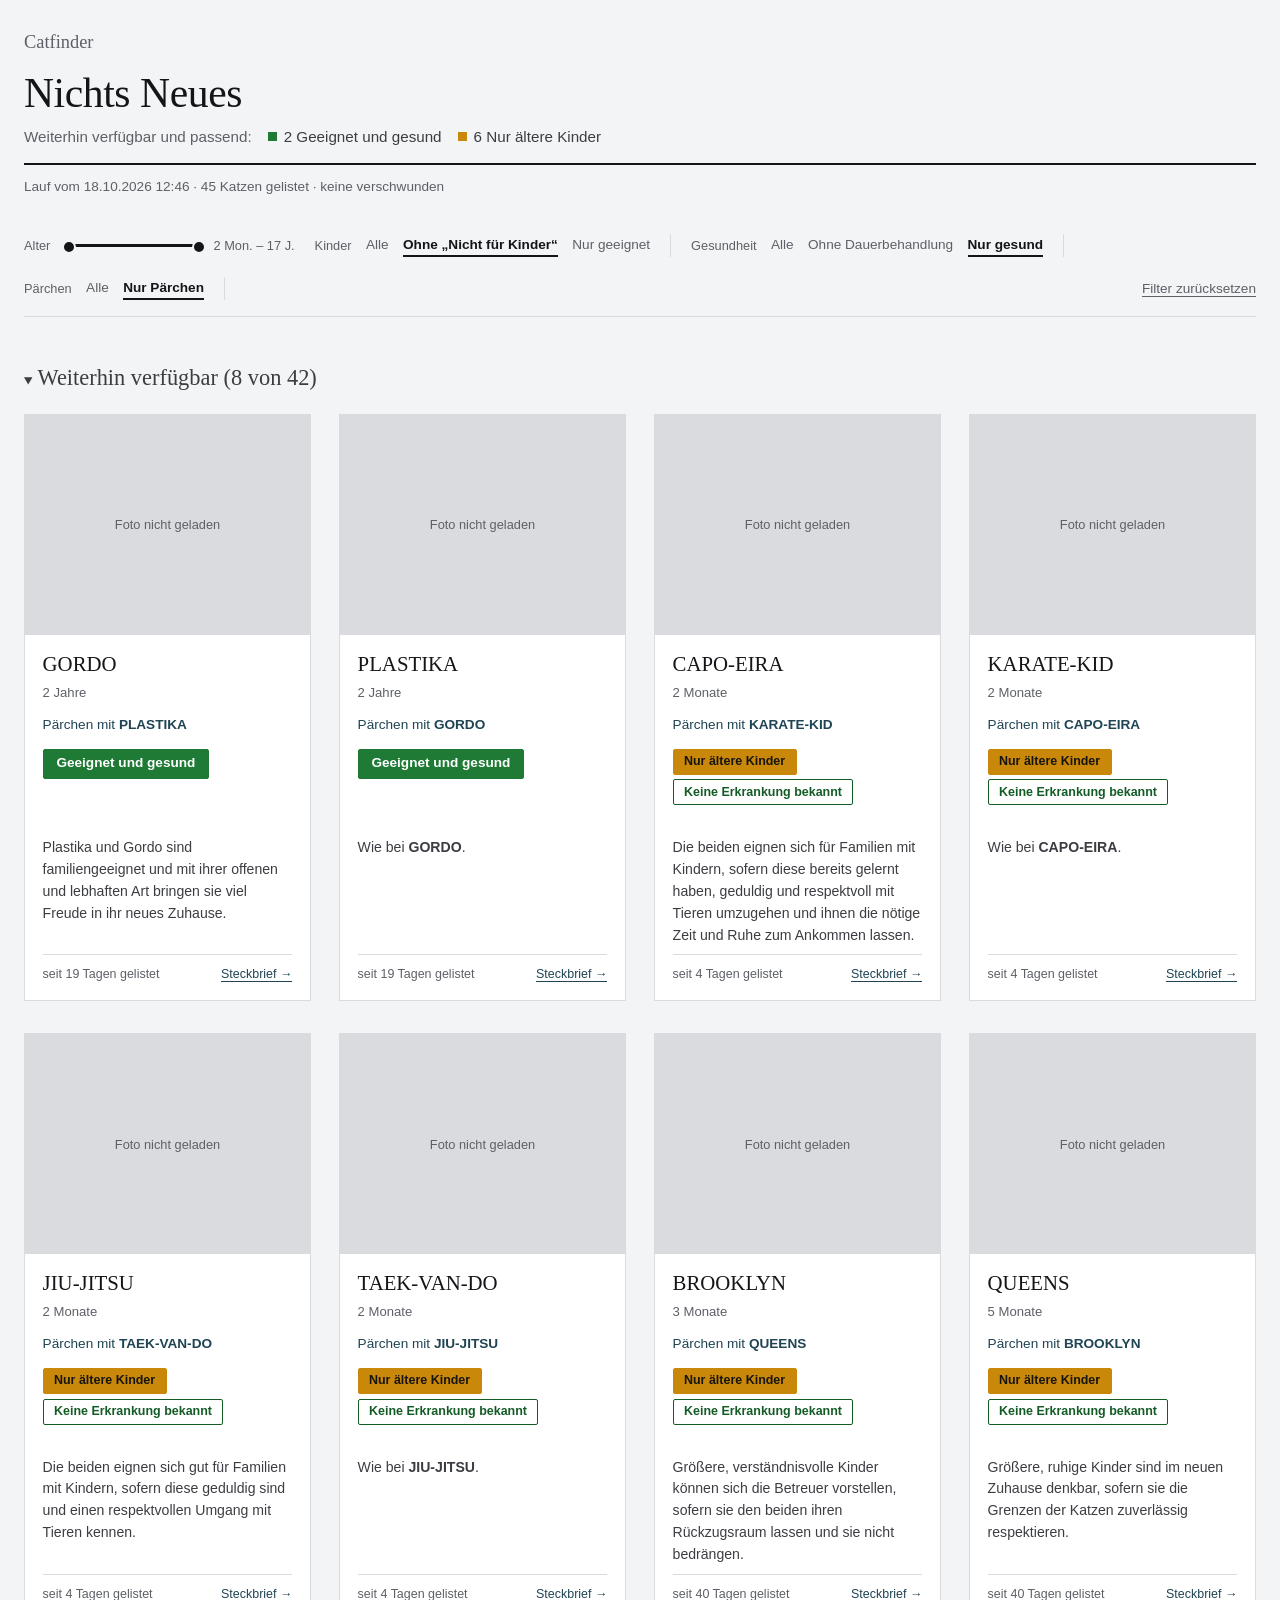
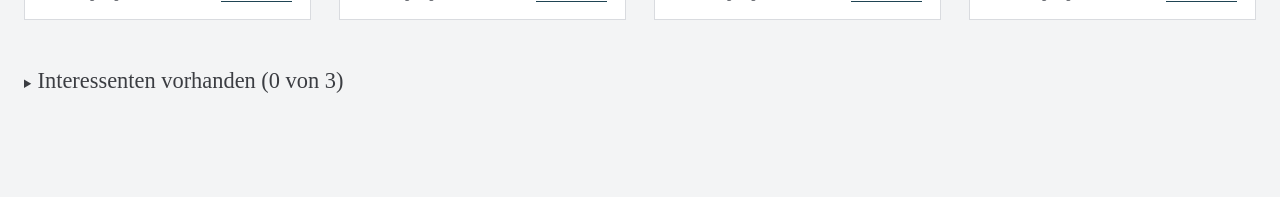
==== commit cba9e80a: "chore: state & report aktualisiert [skip ci]" ====
--- a/docs/index.html
+++ b/docs/index.html
@@ -3,7 +3,7 @@
 <head>
 <meta charset="utf-8">
 <meta name="viewport" content="width=device-width, initial-scale=1">
-<title>Catfinder — 17.10.2026 12:46</title>
+<title>Catfinder — 18.10.2026 12:46</title>
 <style>
 * { box-sizing: border-box; }
 :root {
@@ -119,9 +119,9 @@
 <body>
 <header>
   <p class="brand">Catfinder</p>
-  <h1 class="today"><span class="today-n">3 neu</span><span class="today-mix"><span><span class="dot" style="background:#c9880a"></span>3 Nur ältere Kinder</span></span></h1><p class="today-avail"><span>Weiterhin verfügbar und passend:</span><span><span class="dot" style="background:#1e7a35"></span>2 Geeignet und gesund</span><span><span class="dot" style="background:#c9880a"></span>6 Nur ältere Kinder</span></p>
+  <h1 class="today"><span class="today-n">Nichts Neues</span></h1><p class="today-avail"><span>Weiterhin verfügbar und passend:</span><span><span class="dot" style="background:#1e7a35"></span>2 Geeignet und gesund</span><span><span class="dot" style="background:#c9880a"></span>6 Nur ältere Kinder</span></p>
   <div class="stats">
-    Lauf vom 17.10.2026 12:46 · 45 Katzen gelistet · <strong>3 neu bewertet</strong><span id="visibleCount" aria-live="polite"></span>
+    Lauf vom 18.10.2026 12:46 · 45 Katzen gelistet · keine verschwunden<span id="visibleCount" aria-live="polite"></span>
   </div>
 </header>
 <main>
@@ -288,7 +288,98 @@
   document.addEventListener('DOMContentLoaded',update);
 })();
 </script>
-<details class="sect" open><summary><h2 class="group">Neu seit letztem Lauf (<span class="cnt">3</span>)</h2></summary><div class="grid">
+<details class="sect" open><summary><h2 class="group">Weiterhin verfügbar (<span class="cnt">42</span>)</h2></summary><div class="grid">
+    <div class="card" data-cid="262471" data-age-months="11" data-rating="geeignet" data-companions="0" data-health="erwaehnt" data-name="COOKIE" data-partner="">
+      <img src="https://assets-tiervermittlung.tierschutzverein-muenchen.de/262471-1-134363681939245265.jpg" alt="" loading="lazy" onerror="this.outerHTML='<div class=&quot;nophoto&quot;>Foto nicht geladen</div>'">
+      <div class="body">
+        <div class="name"><h3>COOKIE</h3></div>
+        <div class="meta">11 Monate</div>
+        <div class="status"></div>
+        <div class="labels"><span class="lab" style="background:#1e7a35;border-color:#1e7a35;color:#ffffff">Kinder geeignet</span><span class="lab" style="background:var(--card);border-color:#8a5c00;color:#8a5c00">Gesundheit beachten</span></div>
+        <div class="health" style="color:#8a5c00;border-color:#c9880a">Cookie sollte noch etwas zunehmen.</div>
+        <div class="reason">Cookie eignet sich gut für Familien mit Kindern.</div>
+        <div class="foot"><span>seit 4 Tagen gelistet</span>
+          <a href="https://tierschutzverein-muenchen.de/tiervermittlung/tierheim/katzen/262471" target="_blank" rel="noopener" aria-label="Steckbrief von COOKIE (neuer Tab)">Steckbrief &rarr;</a></div>
+      </div>
+    </div>
+    <div class="card" data-cid="262815" data-age-months="72" data-rating="geeignet" data-companions="0" data-health="erwaehnt" data-name="ELFIE" data-partner="">
+      <img src="https://assets-tiervermittlung.tierschutzverein-muenchen.de/262815-1-134357542113632822.jpg" alt="" loading="lazy" onerror="this.outerHTML='<div class=&quot;nophoto&quot;>Foto nicht geladen</div>'">
+      <div class="body">
+        <div class="name"><h3>ELFIE</h3></div>
+        <div class="meta">6 Jahre</div>
+        <div class="status"></div>
+        <div class="labels"><span class="lab" style="background:#1e7a35;border-color:#1e7a35;color:#ffffff">Kinder geeignet</span><span class="lab" style="background:var(--card);border-color:#8a5c00;color:#8a5c00">Gesundheit beachten</span></div>
+        <div class="health" style="color:#8a5c00;border-color:#c9880a">Beckenfraktur, die derzeit noch verheilen muss; darf aktuell nicht springen.</div>
+        <div class="reason">Elfie ist grundsätzlich auch für eine Familie geeignet.</div>
+        <div class="foot"><span>seit 11 Tagen gelistet</span>
+          <a href="https://tierschutzverein-muenchen.de/tiervermittlung/tierheim/katzen/262815" target="_blank" rel="noopener" aria-label="Steckbrief von ELFIE (neuer Tab)">Steckbrief &rarr;</a></div>
+      </div>
+    </div>
+    <div class="card" data-cid="263433" data-age-months="24" data-rating="geeignet" data-companions="2" data-health="keine" data-name="GORDO" data-partner="PLASTIKA">
+      <img src="https://assets-tiervermittlung.tierschutzverein-muenchen.de/263433-1-134346289600568145.jpg" alt="" loading="lazy" onerror="this.outerHTML='<div class=&quot;nophoto&quot;>Foto nicht geladen</div>'">
+      <div class="body">
+        <div class="name"><h3>GORDO</h3></div>
+        <div class="meta">2 Jahre</div>
+        <div class="status"><span class="partner">Pärchen mit <strong>PLASTIKA</strong></span></div>
+        <div class="labels"><span class="lab lab-best" style="background:#1e7a35;border-color:#1e7a35;color:#ffffff">Geeignet und gesund</span></div>
+        <div class="health"></div>
+        <div class="reason">Plastika und Gordo sind familiengeeignet und mit ihrer offenen und lebhaften Art bringen sie viel Freude in ihr neues Zuhause.</div>
+        <div class="foot"><span>seit 19 Tagen gelistet</span>
+          <a href="https://tierschutzverein-muenchen.de/tiervermittlung/tierheim/katzen/263433" target="_blank" rel="noopener" aria-label="Steckbrief von GORDO (neuer Tab)">Steckbrief &rarr;</a></div>
+      </div>
+    </div>
+    <div class="card" data-cid="263580" data-age-months="24" data-rating="geeignet" data-companions="2" data-health="keine" data-name="PLASTIKA" data-partner="GORDO">
+      <img src="https://assets-tiervermittlung.tierschutzverein-muenchen.de/263580-1-134346290429147922.jpg" alt="" loading="lazy" onerror="this.outerHTML='<div class=&quot;nophoto&quot;>Foto nicht geladen</div>'">
+      <div class="body">
+        <div class="name"><h3>PLASTIKA</h3></div>
+        <div class="meta">2 Jahre</div>
+        <div class="status"><span class="partner">Pärchen mit <strong>GORDO</strong></span></div>
+        <div class="labels"><span class="lab lab-best" style="background:#1e7a35;border-color:#1e7a35;color:#ffffff">Geeignet und gesund</span></div>
+        <div class="health"></div>
+        <div class="reason">Wie bei <strong>GORDO</strong>.</div>
+        <div class="foot"><span>seit 19 Tagen gelistet</span>
+          <a href="https://tierschutzverein-muenchen.de/tiervermittlung/tierheim/katzen/263580" target="_blank" rel="noopener" aria-label="Steckbrief von PLASTIKA (neuer Tab)">Steckbrief &rarr;</a></div>
+      </div>
+    </div>
+    <div class="card" data-cid="263546" data-age-months="60" data-rating="unbekannt" data-companions="2" data-health="erwaehnt" data-name="JOLIE" data-partner="MALU">
+      <img src="https://assets-tiervermittlung.tierschutzverein-muenchen.de/263546-1-134357476479938405.jpg" alt="" loading="lazy" onerror="this.outerHTML='<div class=&quot;nophoto&quot;>Foto nicht geladen</div>'">
+      <div class="body">
+        <div class="name"><h3>JOLIE</h3></div>
+        <div class="meta">5 Jahre</div>
+        <div class="status"><span class="partner">Pärchen mit <strong>MALU</strong></span></div>
+        <div class="labels"><span class="lab" style="background:#6b6560;border-color:#6b6560;color:#ffffff">Keine Angabe</span><span class="lab" style="background:var(--card);border-color:#8a5c00;color:#8a5c00">Gesundheit beachten</span></div>
+        <div class="health" style="color:#8a5c00;border-color:#c9880a">Zahnsanierung anstehend</div>
+        <div class="reason">Der Text trifft keine explizite Aussage zur Kinderverträglichkeit; es wird nur erwähnt, dass beide Katzen sehr ängstlich, schüchtern und scheu sind und geduldige Menschen benötigen.</div>
+        <div class="foot"><span>seit 11 Tagen gelistet</span>
+          <a href="https://tierschutzverein-muenchen.de/tiervermittlung/tierheim/katzen/263546" target="_blank" rel="noopener" aria-label="Steckbrief von JOLIE (neuer Tab)">Steckbrief &rarr;</a></div>
+      </div>
+    </div>
+    <div class="card" data-cid="263548" data-age-months="60" data-rating="unbekannt" data-companions="2" data-health="erwaehnt" data-name="MALU" data-partner="JOLIE">
+      <img src="https://assets-tiervermittlung.tierschutzverein-muenchen.de/263548-1-134357477180887347.jpg" alt="" loading="lazy" onerror="this.outerHTML='<div class=&quot;nophoto&quot;>Foto nicht geladen</div>'">
+      <div class="body">
+        <div class="name"><h3>MALU</h3></div>
+        <div class="meta">5 Jahre</div>
+        <div class="status"><span class="partner">Pärchen mit <strong>JOLIE</strong></span></div>
+        <div class="labels"><span class="lab" style="background:#6b6560;border-color:#6b6560;color:#ffffff">Keine Angabe</span><span class="lab" style="background:var(--card);border-color:#8a5c00;color:#8a5c00">Gesundheit beachten</span></div>
+        <div class="health" style="color:#8a5c00;border-color:#c9880a">Zahnsanierung steht noch an.</div>
+        <div class="reason">Der Text trifft keine explizite Aussage zur Eignung für Kinder; die Anforderung nach &#x27;ruhigem und liebendem Zuhause&#x27; und &#x27;geduldigen Menschen&#x27; sind Vermittlungsmarker, keine Kindereignungsaussage.</div>
+        <div class="foot"><span>seit 11 Tagen gelistet</span>
+          <a href="https://tierschutzverein-muenchen.de/tiervermittlung/tierheim/katzen/263548" target="_blank" rel="noopener" aria-label="Steckbrief von MALU (neuer Tab)">Steckbrief &rarr;</a></div>
+      </div>
+    </div>
+    <div class="card" data-cid="263615" data-age-months="48" data-rating="unbekannt" data-companions="0" data-health="erwaehnt" data-name="ZICKY" data-partner="">
+      <img src="https://assets-tiervermittlung.tierschutzverein-muenchen.de/263615-1-134340189776099978.jpg" alt="" loading="lazy" onerror="this.outerHTML='<div class=&quot;nophoto&quot;>Foto nicht geladen</div>'">
+      <div class="body">
+        <div class="name"><h3>ZICKY</h3></div>
+        <div class="meta">4 Jahre</div>
+        <div class="status"></div>
+        <div class="labels"><span class="lab" style="background:#6b6560;border-color:#6b6560;color:#ffffff">Keine Angabe</span><span class="lab" style="background:var(--card);border-color:#8a5c00;color:#8a5c00">Gesundheit beachten</span></div>
+        <div class="health" style="color:#8a5c00;border-color:#c9880a">Zicky muss noch etwas abnehmen, damit sie wieder rundum fit und gesund durchs Leben gehen kann.</div>
+        <div class="reason">Der Steckbrief trifft keine Aussage zur Eignung für Kinder.</div>
+        <div class="foot"><span>seit 32 Tagen gelistet</span>
+          <a href="https://tierschutzverein-muenchen.de/tiervermittlung/tierheim/katzen/263615" target="_blank" rel="noopener" aria-label="Steckbrief von ZICKY (neuer Tab)">Steckbrief &rarr;</a></div>
+      </div>
+    </div>
     <div class="card" data-cid="261102" data-age-months="204" data-rating="aeltere_kinder" data-companions="2" data-health="keine" data-name="GIZMO" data-partner="PASHA">
       <img src="https://assets-tiervermittlung.tierschutzverein-muenchen.de/261102-1-134262608371065386.jpg" alt="" loading="lazy" onerror="this.outerHTML='<div class=&quot;nophoto&quot;>Foto nicht geladen</div>'">
       <div class="body">
@@ -298,7 +389,7 @@
         <div class="labels"><span class="lab" style="background:#c9880a;border-color:#c9880a;color:#17150f">Nur ältere Kinder</span><span class="lab" style="background:var(--card);border-color:#145c26;color:#145c26">Keine Erkrankung bekannt</span></div>
         <div class="health"></div>
         <div class="reason">Für Familien mit Kindern eignen sie sich ab einem etwas größeren Alter.</div>
-        <div class="foot"><span>seit heute gelistet</span>
+        <div class="foot"><span>seit 1 Tag gelistet</span>
           <a href="https://tierschutzverein-muenchen.de/tiervermittlung/tierheim/katzen/261102" target="_blank" rel="noopener" aria-label="Steckbrief von GIZMO (neuer Tab)">Steckbrief &rarr;</a></div>
       </div>
     </div>
@@ -311,7 +402,7 @@
         <div class="labels"><span class="lab" style="background:#c9880a;border-color:#c9880a;color:#17150f">Nur ältere Kinder</span><span class="lab" style="background:var(--card);border-color:#8a5c00;color:#8a5c00">Gesundheit beachten</span></div>
         <div class="health" style="color:#8a5c00;border-color:#c9880a">Leicht erhöhte Nierenwerte in der Vergangenheit, bei letzter Kontrolluntersuchung wieder im Normalbereich, erhält spezielles Nierenfutter und braucht alle sechs Monate tierärztliche Kontrolle.</div>
         <div class="reason">Wie bei <strong>GIZMO</strong>.</div>
-        <div class="foot"><span>seit heute gelistet</span>
+        <div class="foot"><span>seit 1 Tag gelistet</span>
           <a href="https://tierschutzverein-muenchen.de/tiervermittlung/tierheim/katzen/261105" target="_blank" rel="noopener" aria-label="Steckbrief von PASHA (neuer Tab)">Steckbrief &rarr;</a></div>
       </div>
     </div>
@@ -324,99 +415,8 @@
         <div class="labels"><span class="lab" style="background:#c9880a;border-color:#c9880a;color:#17150f">Nur ältere Kinder</span><span class="lab" style="background:var(--card);border-color:#971616;color:#971616">Dauerbehandlung nötig</span></div>
         <div class="health" style="color:#971616;border-color:#c62020">Verdacht auf Tumor oder chronische Entzündungen, ausgeprägte Kniearthrosen mit monatlicher Schmerzmittelspritze, Bauchspeicheldrüsenunterfunktion, Schilddrüsenüberfunktion, Bluthochdruck.</div>
         <div class="reason">Kinder sollten mindestens 14 Jahre alt sein und Verständnis für seine Bedürfnisse mitbringen.</div>
-        <div class="foot"><span>seit heute gelistet</span>
+        <div class="foot"><span>seit 1 Tag gelistet</span>
           <a href="https://tierschutzverein-muenchen.de/tiervermittlung/tierheim/katzen/262123" target="_blank" rel="noopener" aria-label="Steckbrief von JANNIS (neuer Tab)">Steckbrief &rarr;</a></div>
-      </div>
-    </div></div></details><details class="sect" open><summary><h2 class="group">Weiterhin verfügbar (<span class="cnt">39</span>)</h2></summary><div class="grid">
-    <div class="card" data-cid="262471" data-age-months="11" data-rating="geeignet" data-companions="0" data-health="erwaehnt" data-name="COOKIE" data-partner="">
-      <img src="https://assets-tiervermittlung.tierschutzverein-muenchen.de/262471-1-134363681939245265.jpg" alt="" loading="lazy" onerror="this.outerHTML='<div class=&quot;nophoto&quot;>Foto nicht geladen</div>'">
-      <div class="body">
-        <div class="name"><h3>COOKIE</h3></div>
-        <div class="meta">11 Monate</div>
-        <div class="status"></div>
-        <div class="labels"><span class="lab" style="background:#1e7a35;border-color:#1e7a35;color:#ffffff">Kinder geeignet</span><span class="lab" style="background:var(--card);border-color:#8a5c00;color:#8a5c00">Gesundheit beachten</span></div>
-        <div class="health" style="color:#8a5c00;border-color:#c9880a">Cookie sollte noch etwas zunehmen.</div>
-        <div class="reason">Cookie eignet sich gut für Familien mit Kindern.</div>
-        <div class="foot"><span>seit 3 Tagen gelistet</span>
-          <a href="https://tierschutzverein-muenchen.de/tiervermittlung/tierheim/katzen/262471" target="_blank" rel="noopener" aria-label="Steckbrief von COOKIE (neuer Tab)">Steckbrief &rarr;</a></div>
-      </div>
-    </div>
-    <div class="card" data-cid="262815" data-age-months="72" data-rating="geeignet" data-companions="0" data-health="erwaehnt" data-name="ELFIE" data-partner="">
-      <img src="https://assets-tiervermittlung.tierschutzverein-muenchen.de/262815-1-134357542113632822.jpg" alt="" loading="lazy" onerror="this.outerHTML='<div class=&quot;nophoto&quot;>Foto nicht geladen</div>'">
-      <div class="body">
-        <div class="name"><h3>ELFIE</h3></div>
-        <div class="meta">6 Jahre</div>
-        <div class="status"></div>
-        <div class="labels"><span class="lab" style="background:#1e7a35;border-color:#1e7a35;color:#ffffff">Kinder geeignet</span><span class="lab" style="background:var(--card);border-color:#8a5c00;color:#8a5c00">Gesundheit beachten</span></div>
-        <div class="health" style="color:#8a5c00;border-color:#c9880a">Beckenfraktur, die derzeit noch verheilen muss; darf aktuell nicht springen.</div>
-        <div class="reason">Elfie ist grundsätzlich auch für eine Familie geeignet.</div>
-        <div class="foot"><span>seit 10 Tagen gelistet</span>
-          <a href="https://tierschutzverein-muenchen.de/tiervermittlung/tierheim/katzen/262815" target="_blank" rel="noopener" aria-label="Steckbrief von ELFIE (neuer Tab)">Steckbrief &rarr;</a></div>
-      </div>
-    </div>
-    <div class="card" data-cid="263433" data-age-months="24" data-rating="geeignet" data-companions="2" data-health="keine" data-name="GORDO" data-partner="PLASTIKA">
-      <img src="https://assets-tiervermittlung.tierschutzverein-muenchen.de/263433-1-134346289600568145.jpg" alt="" loading="lazy" onerror="this.outerHTML='<div class=&quot;nophoto&quot;>Foto nicht geladen</div>'">
-      <div class="body">
-        <div class="name"><h3>GORDO</h3></div>
-        <div class="meta">2 Jahre</div>
-        <div class="status"><span class="partner">Pärchen mit <strong>PLASTIKA</strong></span></div>
-        <div class="labels"><span class="lab lab-best" style="background:#1e7a35;border-color:#1e7a35;color:#ffffff">Geeignet und gesund</span></div>
-        <div class="health"></div>
-        <div class="reason">Plastika und Gordo sind familiengeeignet und mit ihrer offenen und lebhaften Art bringen sie viel Freude in ihr neues Zuhause.</div>
-        <div class="foot"><span>seit 18 Tagen gelistet</span>
-          <a href="https://tierschutzverein-muenchen.de/tiervermittlung/tierheim/katzen/263433" target="_blank" rel="noopener" aria-label="Steckbrief von GORDO (neuer Tab)">Steckbrief &rarr;</a></div>
-      </div>
-    </div>
-    <div class="card" data-cid="263580" data-age-months="24" data-rating="geeignet" data-companions="2" data-health="keine" data-name="PLASTIKA" data-partner="GORDO">
-      <img src="https://assets-tiervermittlung.tierschutzverein-muenchen.de/263580-1-134346290429147922.jpg" alt="" loading="lazy" onerror="this.outerHTML='<div class=&quot;nophoto&quot;>Foto nicht geladen</div>'">
-      <div class="body">
-        <div class="name"><h3>PLASTIKA</h3></div>
-        <div class="meta">2 Jahre</div>
-        <div class="status"><span class="partner">Pärchen mit <strong>GORDO</strong></span></div>
-        <div class="labels"><span class="lab lab-best" style="background:#1e7a35;border-color:#1e7a35;color:#ffffff">Geeignet und gesund</span></div>
-        <div class="health"></div>
-        <div class="reason">Wie bei <strong>GORDO</strong>.</div>
-        <div class="foot"><span>seit 18 Tagen gelistet</span>
-          <a href="https://tierschutzverein-muenchen.de/tiervermittlung/tierheim/katzen/263580" target="_blank" rel="noopener" aria-label="Steckbrief von PLASTIKA (neuer Tab)">Steckbrief &rarr;</a></div>
-      </div>
-    </div>
-    <div class="card" data-cid="263546" data-age-months="60" data-rating="unbekannt" data-companions="2" data-health="erwaehnt" data-name="JOLIE" data-partner="MALU">
-      <img src="https://assets-tiervermittlung.tierschutzverein-muenchen.de/263546-1-134357476479938405.jpg" alt="" loading="lazy" onerror="this.outerHTML='<div class=&quot;nophoto&quot;>Foto nicht geladen</div>'">
-      <div class="body">
-        <div class="name"><h3>JOLIE</h3></div>
-        <div class="meta">5 Jahre</div>
-        <div class="status"><span class="partner">Pärchen mit <strong>MALU</strong></span></div>
-        <div class="labels"><span class="lab" style="background:#6b6560;border-color:#6b6560;color:#ffffff">Keine Angabe</span><span class="lab" style="background:var(--card);border-color:#8a5c00;color:#8a5c00">Gesundheit beachten</span></div>
-        <div class="health" style="color:#8a5c00;border-color:#c9880a">Zahnsanierung anstehend</div>
-        <div class="reason">Der Text trifft keine explizite Aussage zur Kinderverträglichkeit; es wird nur erwähnt, dass beide Katzen sehr ängstlich, schüchtern und scheu sind und geduldige Menschen benötigen.</div>
-        <div class="foot"><span>seit 10 Tagen gelistet</span>
-          <a href="https://tierschutzverein-muenchen.de/tiervermittlung/tierheim/katzen/263546" target="_blank" rel="noopener" aria-label="Steckbrief von JOLIE (neuer Tab)">Steckbrief &rarr;</a></div>
-      </div>
-    </div>
-    <div class="card" data-cid="263548" data-age-months="60" data-rating="unbekannt" data-companions="2" data-health="erwaehnt" data-name="MALU" data-partner="JOLIE">
-      <img src="https://assets-tiervermittlung.tierschutzverein-muenchen.de/263548-1-134357477180887347.jpg" alt="" loading="lazy" onerror="this.outerHTML='<div class=&quot;nophoto&quot;>Foto nicht geladen</div>'">
-      <div class="body">
-        <div class="name"><h3>MALU</h3></div>
-        <div class="meta">5 Jahre</div>
-        <div class="status"><span class="partner">Pärchen mit <strong>JOLIE</strong></span></div>
-        <div class="labels"><span class="lab" style="background:#6b6560;border-color:#6b6560;color:#ffffff">Keine Angabe</span><span class="lab" style="background:var(--card);border-color:#8a5c00;color:#8a5c00">Gesundheit beachten</span></div>
-        <div class="health" style="color:#8a5c00;border-color:#c9880a">Zahnsanierung steht noch an.</div>
-        <div class="reason">Der Text trifft keine explizite Aussage zur Eignung für Kinder; die Anforderung nach &#x27;ruhigem und liebendem Zuhause&#x27; und &#x27;geduldigen Menschen&#x27; sind Vermittlungsmarker, keine Kindereignungsaussage.</div>
-        <div class="foot"><span>seit 10 Tagen gelistet</span>
-          <a href="https://tierschutzverein-muenchen.de/tiervermittlung/tierheim/katzen/263548" target="_blank" rel="noopener" aria-label="Steckbrief von MALU (neuer Tab)">Steckbrief &rarr;</a></div>
-      </div>
-    </div>
-    <div class="card" data-cid="263615" data-age-months="48" data-rating="unbekannt" data-companions="0" data-health="erwaehnt" data-name="ZICKY" data-partner="">
-      <img src="https://assets-tiervermittlung.tierschutzverein-muenchen.de/263615-1-134340189776099978.jpg" alt="" loading="lazy" onerror="this.outerHTML='<div class=&quot;nophoto&quot;>Foto nicht geladen</div>'">
-      <div class="body">
-        <div class="name"><h3>ZICKY</h3></div>
-        <div class="meta">4 Jahre</div>
-        <div class="status"></div>
-        <div class="labels"><span class="lab" style="background:#6b6560;border-color:#6b6560;color:#ffffff">Keine Angabe</span><span class="lab" style="background:var(--card);border-color:#8a5c00;color:#8a5c00">Gesundheit beachten</span></div>
-        <div class="health" style="color:#8a5c00;border-color:#c9880a">Zicky muss noch etwas abnehmen, damit sie wieder rundum fit und gesund durchs Leben gehen kann.</div>
-        <div class="reason">Der Steckbrief trifft keine Aussage zur Eignung für Kinder.</div>
-        <div class="foot"><span>seit 31 Tagen gelistet</span>
-          <a href="https://tierschutzverein-muenchen.de/tiervermittlung/tierheim/katzen/263615" target="_blank" rel="noopener" aria-label="Steckbrief von ZICKY (neuer Tab)">Steckbrief &rarr;</a></div>
       </div>
     </div>
     <div class="card" data-cid="263659" data-age-months="2" data-rating="aeltere_kinder" data-companions="2" data-health="keine" data-name="CAPO-EIRA" data-partner="KARATE-KID">
@@ -428,7 +428,7 @@
         <div class="labels"><span class="lab" style="background:#c9880a;border-color:#c9880a;color:#17150f">Nur ältere Kinder</span><span class="lab" style="background:var(--card);border-color:#145c26;color:#145c26">Keine Erkrankung bekannt</span></div>
         <div class="health"></div>
         <div class="reason">Die beiden eignen sich für Familien mit Kindern, sofern diese bereits gelernt haben, geduldig und respektvoll mit Tieren umzugehen und ihnen die nötige Zeit und Ruhe zum Ankommen lassen.</div>
-        <div class="foot"><span>seit 3 Tagen gelistet</span>
+        <div class="foot"><span>seit 4 Tagen gelistet</span>
           <a href="https://tierschutzverein-muenchen.de/tiervermittlung/tierheim/katzen/263659" target="_blank" rel="noopener" aria-label="Steckbrief von CAPO-EIRA (neuer Tab)">Steckbrief &rarr;</a></div>
       </div>
     </div>
@@ -441,7 +441,7 @@
         <div class="labels"><span class="lab" style="background:#c9880a;border-color:#c9880a;color:#17150f">Nur ältere Kinder</span><span class="lab" style="background:var(--card);border-color:#145c26;color:#145c26">Keine Erkrankung bekannt</span></div>
         <div class="health"></div>
         <div class="reason">Wie bei <strong>CAPO-EIRA</strong>.</div>
-        <div class="foot"><span>seit 3 Tagen gelistet</span>
+        <div class="foot"><span>seit 4 Tagen gelistet</span>
           <a href="https://tierschutzverein-muenchen.de/tiervermittlung/tierheim/katzen/263662" target="_blank" rel="noopener" aria-label="Steckbrief von KARATE-KID (neuer Tab)">Steckbrief &rarr;</a></div>
       </div>
     </div>
@@ -454,7 +454,7 @@
         <div class="labels"><span class="lab" style="background:#c9880a;border-color:#c9880a;color:#17150f">Nur ältere Kinder</span><span class="lab" style="background:var(--card);border-color:#145c26;color:#145c26">Keine Erkrankung bekannt</span></div>
         <div class="health"></div>
         <div class="reason">Die beiden eignen sich gut für Familien mit Kindern, sofern diese geduldig sind und einen respektvollen Umgang mit Tieren kennen.</div>
-        <div class="foot"><span>seit 3 Tagen gelistet</span>
+        <div class="foot"><span>seit 4 Tagen gelistet</span>
           <a href="https://tierschutzverein-muenchen.de/tiervermittlung/tierheim/katzen/263658" target="_blank" rel="noopener" aria-label="Steckbrief von JIU-JITSU (neuer Tab)">Steckbrief &rarr;</a></div>
       </div>
     </div>
@@ -467,7 +467,7 @@
         <div class="labels"><span class="lab" style="background:#c9880a;border-color:#c9880a;color:#17150f">Nur ältere Kinder</span><span class="lab" style="background:var(--card);border-color:#145c26;color:#145c26">Keine Erkrankung bekannt</span></div>
         <div class="health"></div>
         <div class="reason">Wie bei <strong>JIU-JITSU</strong>.</div>
-        <div class="foot"><span>seit 3 Tagen gelistet</span>
+        <div class="foot"><span>seit 4 Tagen gelistet</span>
           <a href="https://tierschutzverein-muenchen.de/tiervermittlung/tierheim/katzen/263661" target="_blank" rel="noopener" aria-label="Steckbrief von TAEK-VAN-DO (neuer Tab)">Steckbrief &rarr;</a></div>
       </div>
     </div>
@@ -480,7 +480,7 @@
         <div class="labels"><span class="lab" style="background:#c9880a;border-color:#c9880a;color:#17150f">Nur ältere Kinder</span><span class="lab" style="background:var(--card);border-color:#971616;color:#971616">Dauerbehandlung nötig</span></div>
         <div class="health" style="color:#971616;border-color:#c62020">Katzenschnupfen, Asuka derzeit aufgrund ihrer Augen in Behandlung, Behandlung muss fortgeführt werden.</div>
         <div class="reason">Asuka und Shinji sind grundsätzlich familiengeeignet und können gerne zu Kindern ab etwa 10 Jahren ziehen.</div>
-        <div class="foot"><span>seit 10 Tagen gelistet</span>
+        <div class="foot"><span>seit 11 Tagen gelistet</span>
           <a href="https://tierschutzverein-muenchen.de/tiervermittlung/tierheim/katzen/262903" target="_blank" rel="noopener" aria-label="Steckbrief von ASUKA (neuer Tab)">Steckbrief &rarr;</a></div>
       </div>
     </div>
@@ -493,7 +493,7 @@
         <div class="labels"><span class="lab" style="background:#c9880a;border-color:#c9880a;color:#17150f">Nur ältere Kinder</span><span class="lab" style="background:var(--card);border-color:#8a5c00;color:#8a5c00">Gesundheit beachten</span></div>
         <div class="health" style="color:#8a5c00;border-color:#c9880a">Katzenschnupfen, Behandlung erforderlich.</div>
         <div class="reason">Grundsätzlich familiengeeignet und können gerne zu Kindern ab etwa 10 Jahren ziehen, wobei die Kinder verständnisvoll mit den beiden umgehen sollten.</div>
-        <div class="foot"><span>seit 10 Tagen gelistet</span>
+        <div class="foot"><span>seit 11 Tagen gelistet</span>
           <a href="https://tierschutzverein-muenchen.de/tiervermittlung/tierheim/katzen/262905" target="_blank" rel="noopener" aria-label="Steckbrief von SHINJI (neuer Tab)">Steckbrief &rarr;</a></div>
       </div>
     </div>
@@ -506,7 +506,7 @@
         <div class="labels"><span class="lab" style="background:#c9880a;border-color:#c9880a;color:#17150f">Nur ältere Kinder</span><span class="lab" style="background:var(--card);border-color:#8a5c00;color:#8a5c00">Gesundheit beachten</span></div>
         <div class="health" style="color:#8a5c00;border-color:#c9880a">Chronischer Schnupfen und dauerhaft geschädigtes linkes Auge durch Schnupferinfektion im jungen Alter.</div>
         <div class="reason">Eine Vermittlung in eine Familie mit Kindern ab 8 Jahren ist für die beiden gut vorstellbar.</div>
-        <div class="foot"><span>seit 10 Tagen gelistet</span>
+        <div class="foot"><span>seit 11 Tagen gelistet</span>
           <a href="https://tierschutzverein-muenchen.de/tiervermittlung/tierheim/katzen/263098" target="_blank" rel="noopener" aria-label="Steckbrief von BAMBOO (neuer Tab)">Steckbrief &rarr;</a></div>
       </div>
     </div>
@@ -519,7 +519,7 @@
         <div class="labels"><span class="lab" style="background:#c9880a;border-color:#c9880a;color:#17150f">Nur ältere Kinder</span><span class="lab" style="background:var(--card);border-color:#8a5c00;color:#8a5c00">Gesundheit beachten</span></div>
         <div class="health" style="color:#8a5c00;border-color:#c9880a">Chronischer Schnupfen.</div>
         <div class="reason">Wie bei <strong>BAMBOO</strong>.</div>
-        <div class="foot"><span>seit 10 Tagen gelistet</span>
+        <div class="foot"><span>seit 11 Tagen gelistet</span>
           <a href="https://tierschutzverein-muenchen.de/tiervermittlung/tierheim/katzen/262967" target="_blank" rel="noopener" aria-label="Steckbrief von REI (neuer Tab)">Steckbrief &rarr;</a></div>
       </div>
     </div>
@@ -532,7 +532,7 @@
         <div class="labels"><span class="lab" style="background:#c9880a;border-color:#c9880a;color:#17150f">Nur ältere Kinder</span><span class="lab" style="background:var(--card);border-color:#145c26;color:#145c26">Keine Erkrankung bekannt</span></div>
         <div class="health"></div>
         <div class="reason">Wir können uns die beiden auch in einer Familie mit Kindern ab 10 Jahren vorstellen, sofern es sich um ein ruhiges und verständnisvolles Zuhause handelt.</div>
-        <div class="foot"><span>seit 15 Tagen gelistet</span>
+        <div class="foot"><span>seit 16 Tagen gelistet</span>
           <a href="https://tierschutzverein-muenchen.de/tiervermittlung/tierheim/katzen/262324" target="_blank" rel="noopener" aria-label="Steckbrief von MIMI-SUN (neuer Tab)">Steckbrief &rarr;</a></div>
       </div>
     </div>
@@ -545,7 +545,7 @@
         <div class="labels"><span class="lab" style="background:#c9880a;border-color:#c9880a;color:#17150f">Nur ältere Kinder</span><span class="lab" style="background:var(--card);border-color:#971616;color:#971616">Dauerbehandlung nötig</span></div>
         <div class="health" style="color:#971616;border-color:#c62020">Silver leidet an einem fortgeschrittenen Darmtumor und nimmt notwendige Medikamente problemlos.</div>
         <div class="reason">Wie bei <strong>MIMI-SUN</strong>.</div>
-        <div class="foot"><span>seit 15 Tagen gelistet</span>
+        <div class="foot"><span>seit 16 Tagen gelistet</span>
           <a href="https://tierschutzverein-muenchen.de/tiervermittlung/tierheim/katzen/262327" target="_blank" rel="noopener" aria-label="Steckbrief von SILVER (neuer Tab)">Steckbrief &rarr;</a></div>
       </div>
     </div>
@@ -558,7 +558,7 @@
         <div class="labels"><span class="lab" style="background:#c9880a;border-color:#c9880a;color:#17150f">Nur ältere Kinder</span><span class="lab" style="background:var(--card);border-color:#971616;color:#971616">Dauerbehandlung nötig</span></div>
         <div class="health" style="color:#971616;border-color:#c62020">Spezielles Futter zur Gewichtsreduktion und Futterzusatz zur Unterstützung der Blase; Patellaluxation auf der linken Seite</div>
         <div class="reason">Molly eignet sich gut für eine Familie mit Kindern ab 6 Jahren</div>
-        <div class="foot"><span>seit 31 Tagen gelistet</span>
+        <div class="foot"><span>seit 32 Tagen gelistet</span>
           <a href="https://tierschutzverein-muenchen.de/tiervermittlung/tierheim/katzen/261963" target="_blank" rel="noopener" aria-label="Steckbrief von MOLLY (neuer Tab)">Steckbrief &rarr;</a></div>
       </div>
     </div>
@@ -571,7 +571,7 @@
         <div class="labels"><span class="lab" style="background:#c9880a;border-color:#c9880a;color:#17150f">Nur ältere Kinder</span><span class="lab" style="background:var(--card);border-color:#145c26;color:#145c26">Keine Erkrankung bekannt</span></div>
         <div class="health"></div>
         <div class="reason">Größere, verständnisvolle Kinder können sich die Betreuer vorstellen, sofern sie den beiden ihren Rückzugsraum lassen und sie nicht bedrängen.</div>
-        <div class="foot"><span>seit 39 Tagen gelistet</span>
+        <div class="foot"><span>seit 40 Tagen gelistet</span>
           <a href="https://tierschutzverein-muenchen.de/tiervermittlung/tierheim/katzen/263623" target="_blank" rel="noopener" aria-label="Steckbrief von BROOKLYN (neuer Tab)">Steckbrief &rarr;</a></div>
       </div>
     </div>
@@ -584,7 +584,7 @@
         <div class="labels"><span class="lab" style="background:#c9880a;border-color:#c9880a;color:#17150f">Nur ältere Kinder</span><span class="lab" style="background:var(--card);border-color:#145c26;color:#145c26">Keine Erkrankung bekannt</span></div>
         <div class="health"></div>
         <div class="reason">Größere, ruhige Kinder sind im neuen Zuhause denkbar, sofern sie die Grenzen der Katzen zuverlässig respektieren.</div>
-        <div class="foot"><span>seit 39 Tagen gelistet</span>
+        <div class="foot"><span>seit 40 Tagen gelistet</span>
           <a href="https://tierschutzverein-muenchen.de/tiervermittlung/tierheim/katzen/263622" target="_blank" rel="noopener" aria-label="Steckbrief von QUEENS (neuer Tab)">Steckbrief &rarr;</a></div>
       </div>
     </div>
@@ -597,7 +597,7 @@
         <div class="labels"><span class="lab" style="background:#c9880a;border-color:#c9880a;color:#17150f">Nur ältere Kinder</span><span class="lab" style="background:var(--card);border-color:#145c26;color:#145c26">Keine Erkrankung bekannt</span></div>
         <div class="health"></div>
         <div class="reason">Wir wünschen uns für Tigerlilly ein liebevolles und ruhiges Zuhause mit größeren Kindern ab etwa 13 Jahren, die Verständnis dafür haben, dass sie etwas Zeit benötigt, um Vertrauen zu fassen.</div>
-        <div class="foot"><span>seit 61 Tagen gelistet</span>
+        <div class="foot"><span>seit 62 Tagen gelistet</span>
           <a href="https://tierschutzverein-muenchen.de/tiervermittlung/tierheim/katzen/262531" target="_blank" rel="noopener" aria-label="Steckbrief von TIGERLILLY (neuer Tab)">Steckbrief &rarr;</a></div>
       </div>
     </div>
@@ -610,7 +610,7 @@
         <div class="labels"><span class="lab" style="background:#c9880a;border-color:#c9880a;color:#17150f">Nur ältere Kinder</span><span class="lab" style="background:var(--card);border-color:#971616;color:#971616">Dauerbehandlung nötig</span></div>
         <div class="health" style="color:#971616;border-color:#c62020">Blasenprobleme mit dauerhaftem Spezialfutter Urinary, Hüftprobleme mit Schmerzmitteln, teilweise Unsauberkeit mit Kot aufgrund von Schmerzen.</div>
         <div class="reason">Größere Kinder ab etwa 12 Jahren können wir uns in ihrem neuen Zuhause vorstellen, sofern sie den beiden die nötige Ruhe und Zeit zum Eingewöhnen geben.</div>
-        <div class="foot"><span>seit 63 Tagen gelistet</span>
+        <div class="foot"><span>seit 64 Tagen gelistet</span>
           <a href="https://tierschutzverein-muenchen.de/tiervermittlung/tierheim/katzen/263410" target="_blank" rel="noopener" aria-label="Steckbrief von DORI (neuer Tab)">Steckbrief &rarr;</a></div>
       </div>
     </div>
@@ -623,7 +623,7 @@
         <div class="labels"><span class="lab" style="background:#c9880a;border-color:#c9880a;color:#17150f">Nur ältere Kinder</span><span class="lab" style="background:var(--card);border-color:#971616;color:#971616">Dauerbehandlung nötig</span></div>
         <div class="health" style="color:#971616;border-color:#c62020">Blasenprobleme mit dauerhaftem Spezialfutter Urinary und Hüftprobleme mit Schmerzmitteln.</div>
         <div class="reason">Wie bei <strong>DORI</strong>.</div>
-        <div class="foot"><span>seit 63 Tagen gelistet</span>
+        <div class="foot"><span>seit 64 Tagen gelistet</span>
           <a href="https://tierschutzverein-muenchen.de/tiervermittlung/tierheim/katzen/263409" target="_blank" rel="noopener" aria-label="Steckbrief von POPPY (neuer Tab)">Steckbrief &rarr;</a></div>
       </div>
     </div>
@@ -636,7 +636,7 @@
         <div class="labels"><span class="lab" style="background:#c9880a;border-color:#c9880a;color:#17150f">Nur ältere Kinder</span><span class="lab" style="background:var(--card);border-color:#8a5c00;color:#8a5c00">Gesundheit beachten</span></div>
         <div class="health" style="color:#8a5c00;border-color:#c9880a">Toxoplasmose, positiv getestet und ausbehandelt, leichte neurologische Auffälligkeiten.</div>
         <div class="reason">Größere Kinder ab 16 Jahren sind für sie in Ordnung, sofern sie einen ruhigen Umgang mit Tieren gewohnt sind.</div>
-        <div class="foot"><span>seit 71 Tagen gelistet</span>
+        <div class="foot"><span>seit 72 Tagen gelistet</span>
           <a href="https://tierschutzverein-muenchen.de/tiervermittlung/tierheim/katzen/260205" target="_blank" rel="noopener" aria-label="Steckbrief von BAZI (neuer Tab)">Steckbrief &rarr;</a></div>
       </div>
     </div>
@@ -649,7 +649,7 @@
         <div class="labels"><span class="lab" style="background:#c9880a;border-color:#c9880a;color:#17150f">Nur ältere Kinder</span><span class="lab" style="background:var(--card);border-color:#971616;color:#971616">Dauerbehandlung nötig</span></div>
         <div class="health" style="color:#971616;border-color:#c62020">FIV-positiv und chronisch entzündliche Darmerkrankung (IBD), benötigt sensitiv geeignetes Futter.</div>
         <div class="reason">Aufgrund ihrer anfänglichen Unsicherheit und ihrer Geräuschempfindlichkeit sollten Kinder im Haushalt bereits größer und verständnisvoll sein.</div>
-        <div class="foot"><span>seit 71 Tagen gelistet</span>
+        <div class="foot"><span>seit 72 Tagen gelistet</span>
           <a href="https://tierschutzverein-muenchen.de/tiervermittlung/tierheim/katzen/256408" target="_blank" rel="noopener" aria-label="Steckbrief von MINI (neuer Tab)">Steckbrief &rarr;</a></div>
       </div>
     </div>
@@ -662,7 +662,7 @@
         <div class="labels"><span class="lab" style="background:#c9880a;border-color:#c9880a;color:#17150f">Nur ältere Kinder</span><span class="lab" style="background:var(--card);border-color:#971616;color:#971616">Dauerbehandlung nötig</span></div>
         <div class="health" style="color:#971616;border-color:#c62020">Felines Asthma, benötigt zweimal täglich ein Asthmaspray.</div>
         <div class="reason">Sie eignen sich gut für Familien mit Kindern ab 6 Jahren, die bereits verstehen, wie man respektvoll mit Tieren umgeht.</div>
-        <div class="foot"><span>seit 128 Tagen gelistet</span>
+        <div class="foot"><span>seit 129 Tagen gelistet</span>
           <a href="https://tierschutzverein-muenchen.de/tiervermittlung/tierheim/katzen/261949" target="_blank" rel="noopener" aria-label="Steckbrief von DUMAN (neuer Tab)">Steckbrief &rarr;</a></div>
       </div>
     </div>
@@ -675,7 +675,7 @@
         <div class="labels"><span class="lab" style="background:#c9880a;border-color:#c9880a;color:#17150f">Nur ältere Kinder</span><span class="lab" style="background:var(--card);border-color:#145c26;color:#145c26">Keine Erkrankung bekannt</span></div>
         <div class="health"></div>
         <div class="reason">Wie bei <strong>DUMAN</strong>.</div>
-        <div class="foot"><span>seit 128 Tagen gelistet</span>
+        <div class="foot"><span>seit 129 Tagen gelistet</span>
           <a href="https://tierschutzverein-muenchen.de/tiervermittlung/tierheim/katzen/261948" target="_blank" rel="noopener" aria-label="Steckbrief von PAMUK (neuer Tab)">Steckbrief &rarr;</a></div>
       </div>
     </div>
@@ -688,7 +688,7 @@
         <div class="labels"><span class="lab" style="background:#c9880a;border-color:#c9880a;color:#17150f">Nur ältere Kinder</span><span class="lab" style="background:var(--card);border-color:#971616;color:#971616">Dauerbehandlung nötig</span></div>
         <div class="health" style="color:#971616;border-color:#c62020">Epilepsie, benötigt dreimal täglich zu festen Zeiten Medikamente; Probleme beim Kot- und Urinabsatz, benötigt unterstützende Futterzusätze.</div>
         <div class="reason">Sie eignet sich gut für Familien mit Kindern ab 15 Jahren, da sie ein eher ausgeglichenes Umfeld bevorzugt.</div>
-        <div class="foot"><span>seit 162 Tagen gelistet</span>
+        <div class="foot"><span>seit 163 Tagen gelistet</span>
           <a href="https://tierschutzverein-muenchen.de/tiervermittlung/tierheim/katzen/255562" target="_blank" rel="noopener" aria-label="Steckbrief von MIU-MIU (neuer Tab)">Steckbrief &rarr;</a></div>
       </div>
     </div>
@@ -701,7 +701,7 @@
         <div class="labels"><span class="lab" style="background:#c9880a;border-color:#c9880a;color:#17150f">Nur ältere Kinder</span><span class="lab" style="background:var(--card);border-color:#8a5c00;color:#8a5c00">Gesundheit beachten</span></div>
         <div class="health" style="color:#8a5c00;border-color:#c9880a">Positiv auf Mycoplasmen sowie Herpes und Calici Viren getestet, aktuell jedoch symptomfrei; benötigt magenschonendes Futter.</div>
         <div class="reason">Die beiden eignen sich für Familien mit Kindern ab 10 Jahren, die den respektvollen Umgang mit Tieren kennen und verstehen.</div>
-        <div class="foot"><span>seit 182 Tagen gelistet</span>
+        <div class="foot"><span>seit 183 Tagen gelistet</span>
           <a href="https://tierschutzverein-muenchen.de/tiervermittlung/tierheim/katzen/256395" target="_blank" rel="noopener" aria-label="Steckbrief von RAFFAELO (neuer Tab)">Steckbrief &rarr;</a></div>
       </div>
     </div>
@@ -714,7 +714,7 @@
         <div class="labels"><span class="lab" style="background:#c9880a;border-color:#c9880a;color:#17150f">Nur ältere Kinder</span><span class="lab" style="background:var(--card);border-color:#8a5c00;color:#8a5c00">Gesundheit beachten</span></div>
         <div class="health" style="color:#8a5c00;border-color:#c9880a">Positiv auf Mycoplasmen sowie Herpes und Calici Viren getestet, aktuell jedoch symptomfrei; benötigt magenschonendes Futter.</div>
         <div class="reason">Wie bei <strong>RAFFAELO</strong>.</div>
-        <div class="foot"><span>seit 182 Tagen gelistet</span>
+        <div class="foot"><span>seit 183 Tagen gelistet</span>
           <a href="https://tierschutzverein-muenchen.de/tiervermittlung/tierheim/katzen/255715" target="_blank" rel="noopener" aria-label="Steckbrief von TWINGO (neuer Tab)">Steckbrief &rarr;</a></div>
       </div>
     </div>
@@ -727,7 +727,7 @@
         <div class="labels"><span class="lab" style="background:#c62020;border-color:#c62020;color:#ffffff">Nicht für Kinder</span><span class="lab" style="background:var(--card);border-color:#971616;color:#971616">Dauerbehandlung nötig</span></div>
         <div class="health" style="color:#971616;border-color:#c62020">Leberprobleme, erhält Medikamente und unterstützende Futterzusätze für die Bauchspeicheldrüse; benötigt spezielles Monoprotein-Futter mit Känguru.</div>
         <div class="reason">Elli sucht ein ruhiges, kinderfreies Zuhause.</div>
-        <div class="foot"><span>seit 40 Tagen gelistet</span>
+        <div class="foot"><span>seit 41 Tagen gelistet</span>
           <a href="https://tierschutzverein-muenchen.de/tiervermittlung/tierheim/katzen/263390" target="_blank" rel="noopener" aria-label="Steckbrief von ELLI (neuer Tab)">Steckbrief &rarr;</a></div>
       </div>
     </div>
@@ -740,7 +740,7 @@
         <div class="labels"><span class="lab" style="background:#c62020;border-color:#c62020;color:#ffffff">Nicht für Kinder</span><span class="lab" style="background:var(--card);border-color:#8a5c00;color:#8a5c00">Gesundheit beachten</span></div>
         <div class="health" style="color:#8a5c00;border-color:#c9880a">Rassetypische Veranlagung für schmerzhafte Veränderungen des Bewegungsapparates, derzeit in tierärztlicher Abklärung.</div>
         <div class="reason">Für Inci suchen wir ein ruhiges Zuhause ohne Kinder.</div>
-        <div class="foot"><span>seit 71 Tagen gelistet</span>
+        <div class="foot"><span>seit 72 Tagen gelistet</span>
           <a href="https://tierschutzverein-muenchen.de/tiervermittlung/tierheim/katzen/262238" target="_blank" rel="noopener" aria-label="Steckbrief von INCI (neuer Tab)">Steckbrief &rarr;</a></div>
       </div>
     </div>
@@ -753,7 +753,7 @@
         <div class="labels"><span class="lab" style="background:#c62020;border-color:#c62020;color:#ffffff">Nicht für Kinder</span><span class="lab" style="background:var(--card);border-color:#145c26;color:#145c26">Keine Erkrankung bekannt</span></div>
         <div class="health"></div>
         <div class="reason">Kinder sollten nicht in seinem neuen Zuhause leben.</div>
-        <div class="foot"><span>seit 71 Tagen gelistet</span>
+        <div class="foot"><span>seit 72 Tagen gelistet</span>
           <a href="https://tierschutzverein-muenchen.de/tiervermittlung/tierheim/katzen/262397" target="_blank" rel="noopener" aria-label="Steckbrief von ZERO (neuer Tab)">Steckbrief &rarr;</a></div>
       </div>
     </div>
@@ -766,7 +766,7 @@
         <div class="labels"><span class="lab" style="background:#c62020;border-color:#c62020;color:#ffffff">Nicht für Kinder</span><span class="lab" style="background:var(--card);border-color:#145c26;color:#145c26">Keine Erkrankung bekannt</span></div>
         <div class="health"></div>
         <div class="reason">Bella sucht ein ruhiges Zuhause ohne Kinder bei katzenerfahrenen Menschen.</div>
-        <div class="foot"><span>seit 171 Tagen gelistet</span>
+        <div class="foot"><span>seit 172 Tagen gelistet</span>
           <a href="https://tierschutzverein-muenchen.de/tiervermittlung/tierheim/katzen/260880" target="_blank" rel="noopener" aria-label="Steckbrief von BELLA (neuer Tab)">Steckbrief &rarr;</a></div>
       </div>
     </div>
@@ -779,7 +779,7 @@
         <div class="labels"><span class="lab" style="background:#c62020;border-color:#c62020;color:#ffffff">Nicht für Kinder</span><span class="lab" style="background:var(--card);border-color:#145c26;color:#145c26">Keine Erkrankung bekannt</span></div>
         <div class="health"></div>
         <div class="reason">Auch Kinder sollten im neuen Zuhause nicht vorhanden sein.</div>
-        <div class="foot"><span>seit 177 Tagen gelistet</span>
+        <div class="foot"><span>seit 178 Tagen gelistet</span>
           <a href="https://tierschutzverein-muenchen.de/tiervermittlung/tierheim/katzen/242724" target="_blank" rel="noopener" aria-label="Steckbrief von PEPPI (neuer Tab)">Steckbrief &rarr;</a></div>
       </div>
     </div>
@@ -792,7 +792,7 @@
         <div class="labels"><span class="lab" style="background:#c62020;border-color:#c62020;color:#ffffff">Nicht für Kinder</span><span class="lab" style="background:var(--card);border-color:#8a5c00;color:#8a5c00">Gesundheit beachten</span></div>
         <div class="health" style="color:#8a5c00;border-color:#c9880a">neigt zu Übergewicht, muss noch etwas abnehmen</div>
         <div class="reason">suchen wir für sie präferiert einen Einzelplatz in einem Haushalt ohne Kinder</div>
-        <div class="foot"><span>seit 182 Tagen gelistet</span>
+        <div class="foot"><span>seit 183 Tagen gelistet</span>
           <a href="https://tierschutzverein-muenchen.de/tiervermittlung/tierheim/katzen/255223" target="_blank" rel="noopener" aria-label="Steckbrief von PFU (neuer Tab)">Steckbrief &rarr;</a></div>
       </div>
     </div>
@@ -805,7 +805,7 @@
         <div class="labels"><span class="lab" style="background:#c62020;border-color:#c62020;color:#ffffff">Nicht für Kinder</span><span class="lab" style="background:var(--card);border-color:#971616;color:#971616">Dauerbehandlung nötig</span></div>
         <div class="health" style="color:#971616;border-color:#c62020">Probleme mit Oxalatkristallen sowie Blasenentzündungen, benötigt angepasste Diät und Aufmerksamkeit; Unterstützung bei Fell- und Augenpflege.</div>
         <div class="reason">Für Schneckerl suchen wir ein ruhiges Zuhause ohne Kinder, da sie mit Trubel und Unruhe nicht gut zurechtkommt.</div>
-        <div class="foot"><span>seit 182 Tagen gelistet</span>
+        <div class="foot"><span>seit 183 Tagen gelistet</span>
           <a href="https://tierschutzverein-muenchen.de/tiervermittlung/tierheim/katzen/260884" target="_blank" rel="noopener" aria-label="Steckbrief von SCHNECKERL (neuer Tab)">Steckbrief &rarr;</a></div>
       </div>
     </div>
@@ -818,7 +818,7 @@
         <div class="labels"><span class="lab" style="background:#c62020;border-color:#c62020;color:#ffffff">Nicht für Kinder</span><span class="lab" style="background:var(--card);border-color:#145c26;color:#145c26">Keine Erkrankung bekannt</span></div>
         <div class="health"></div>
         <div class="reason">Sie sucht ein ruhiges Zuhause ohne andere Katzen und ohne Kinder, da sie mit beidem nicht gut zurechtkommt.</div>
-        <div class="foot"><span>seit 182 Tagen gelistet</span>
+        <div class="foot"><span>seit 183 Tagen gelistet</span>
           <a href="https://tierschutzverein-muenchen.de/tiervermittlung/tierheim/katzen/254724" target="_blank" rel="noopener" aria-label="Steckbrief von SUCUK (neuer Tab)">Steckbrief &rarr;</a></div>
       </div>
     </div>
@@ -831,7 +831,7 @@
         <div class="labels"><span class="lab" style="background:#c62020;border-color:#c62020;color:#ffffff">Nicht für Kinder</span><span class="lab" style="background:var(--card);border-color:#971616;color:#971616">Dauerbehandlung nötig</span></div>
         <div class="health" style="color:#971616;border-color:#c62020">Futtermittelallergie mit Spezialfutter erforderlich; Bluthochdruck mit täglicher Tablettenmedikation.</div>
         <div class="reason">Ein ruhiges, erfahrenes Zuhause ohne Kinder ist ideal für diesen besonderen Kater.</div>
-        <div class="foot"><span>seit 182 Tagen gelistet</span>
+        <div class="foot"><span>seit 183 Tagen gelistet</span>
           <a href="https://tierschutzverein-muenchen.de/tiervermittlung/tierheim/katzen/251280" target="_blank" rel="noopener" aria-label="Steckbrief von WALLACE (neuer Tab)">Steckbrief &rarr;</a></div>
       </div>
     </div></div></details><details class="sect"><summary><h2 class="group">Interessenten vorhanden (<span class="cnt">3</span>)</h2></summary><div class="grid">
@@ -844,7 +844,7 @@
         <div class="labels"><span class="lab" style="background:#1e7a35;border-color:#1e7a35;color:#ffffff">Kinder geeignet</span><span class="lab" style="background:var(--card);border-color:#8a5c00;color:#8a5c00">Gesundheit beachten</span></div>
         <div class="health" style="color:#8a5c00;border-color:#c9880a">Sunshine hat keine Zähne mehr.</div>
         <div class="reason">Sie eignet sich auch für eine Familie.</div>
-        <div class="foot"><span>seit 39 Tagen gelistet</span>
+        <div class="foot"><span>seit 40 Tagen gelistet</span>
           <a href="https://tierschutzverein-muenchen.de/tiervermittlung/tierheim/katzen/263428" target="_blank" rel="noopener" aria-label="Steckbrief von SUNSHINE (neuer Tab)">Steckbrief &rarr;</a></div>
       </div>
     </div>
@@ -857,7 +857,7 @@
         <div class="labels"><span class="lab" style="background:#c9880a;border-color:#c9880a;color:#17150f">Nur ältere Kinder</span><span class="lab" style="background:var(--card);border-color:#145c26;color:#145c26">Keine Erkrankung bekannt</span></div>
         <div class="health"></div>
         <div class="reason">Größere, verständnisvolle Kinder sind jedoch denkbar, da Minnos geräuschempfindlich ist und es in seinem Zuhause nicht zu turbulent zugehen sollte.</div>
-        <div class="foot"><span>seit 31 Tagen gelistet</span>
+        <div class="foot"><span>seit 32 Tagen gelistet</span>
           <a href="https://tierschutzverein-muenchen.de/tiervermittlung/tierheim/katzen/263761" target="_blank" rel="noopener" aria-label="Steckbrief von MINNOS (neuer Tab)">Steckbrief &rarr;</a></div>
       </div>
     </div>
@@ -870,73 +870,8 @@
         <div class="labels"><span class="lab" style="background:#c9880a;border-color:#c9880a;color:#17150f">Nur ältere Kinder</span><span class="lab" style="background:var(--card);border-color:#8a5c00;color:#8a5c00">Gesundheit beachten</span></div>
         <div class="health" style="color:#8a5c00;border-color:#c9880a">Obelix ist aktuell etwas zu kräftig und muss Gewicht verlieren, benötigt kalorienreduziertes Futter.</div>
         <div class="reason">Für Obelix können wir uns ein Zuhause mit größeren, verständnisvollen Kindern vorstellen.</div>
-        <div class="foot"><span>seit 40 Tagen gelistet</span>
+        <div class="foot"><span>seit 41 Tagen gelistet</span>
           <a href="https://tierschutzverein-muenchen.de/tiervermittlung/tierheim/katzen/263439" target="_blank" rel="noopener" aria-label="Steckbrief von OBELIX (neuer Tab)">Steckbrief &rarr;</a></div>
-      </div>
-    </div></div></details><details class="sect"><summary><h2 class="group">Nicht mehr verfügbar (<span class="cnt">5</span>)</h2></summary><div class="grid">
-    <div class="card gone" data-cid="260105" data-age-months="24" data-rating="geeignet" data-companions="0" data-health="keine" data-name="NALA" data-partner="">
-      <img src="https://assets-tiervermittlung.tierschutzverein-muenchen.de/260105-1-134166764245155395.jpg" alt="" loading="lazy" onerror="this.outerHTML='<div class=&quot;nophoto&quot;>Foto nicht geladen</div>'">
-      <div class="body">
-        <div class="name"><h3>NALA</h3></div>
-        <div class="meta">2 Jahre</div>
-        <div class="status"><span class="badge-int">Interessenten vorhanden</span></div>
-        <div class="labels"><span class="lab lab-best" style="background:#1e7a35;border-color:#1e7a35;color:#ffffff">Geeignet und gesund</span></div>
-        <div class="health"></div>
-        <div class="reason">Für Familien mit Kindern ist sie gut geeignet, da sie gerne am Familienleben teilnimmt.</div>
-        <div class="foot"><span></span>
-          <a href="https://tierschutzverein-muenchen.de/tiervermittlung/tierheim/katzen/260105" target="_blank" rel="noopener" aria-label="Steckbrief von NALA (neuer Tab)">Steckbrief &rarr;</a></div>
-      </div>
-    </div>
-    <div class="card gone" data-cid="264342" data-age-months="48" data-rating="aeltere_kinder" data-companions="2" data-health="keine" data-name="MEDINA" data-partner="MINERVA">
-      <img src="https://assets-tiervermittlung.tierschutzverein-muenchen.de/264342-1-134357637840460378.jpg" alt="" loading="lazy" onerror="this.outerHTML='<div class=&quot;nophoto&quot;>Foto nicht geladen</div>'">
-      <div class="body">
-        <div class="name"><h3>MEDINA</h3></div>
-        <div class="meta">4 Jahre</div>
-        <div class="status"><span class="partner">Pärchen mit <strong>MINERVA</strong></span><span class="badge-int">Interessenten vorhanden</span></div>
-        <div class="labels"><span class="lab" style="background:#c9880a;border-color:#c9880a;color:#17150f">Nur ältere Kinder</span><span class="lab" style="background:var(--card);border-color:#145c26;color:#145c26">Keine Erkrankung bekannt</span></div>
-        <div class="health"></div>
-        <div class="reason">Ein Zuhause mit größeren, verständnisvollen Kindern ist für sie vorstellbar, sofern diese ihre Zurückhaltung respektieren und ihnen nicht zu nahetreten.</div>
-        <div class="foot"><span></span>
-          <a href="https://tierschutzverein-muenchen.de/tiervermittlung/tierheim/katzen/264342" target="_blank" rel="noopener" aria-label="Steckbrief von MEDINA (neuer Tab)">Steckbrief &rarr;</a></div>
-      </div>
-    </div>
-    <div class="card gone" data-cid="264343" data-age-months="48" data-rating="aeltere_kinder" data-companions="2" data-health="keine" data-name="MINERVA" data-partner="MEDINA">
-      <img src="https://assets-tiervermittlung.tierschutzverein-muenchen.de/264343-1-134357639712491974.jpg" alt="" loading="lazy" onerror="this.outerHTML='<div class=&quot;nophoto&quot;>Foto nicht geladen</div>'">
-      <div class="body">
-        <div class="name"><h3>MINERVA</h3></div>
-        <div class="meta">4 Jahre</div>
-        <div class="status"><span class="partner">Pärchen mit <strong>MEDINA</strong></span><span class="badge-int">Interessenten vorhanden</span></div>
-        <div class="labels"><span class="lab" style="background:#c9880a;border-color:#c9880a;color:#17150f">Nur ältere Kinder</span><span class="lab" style="background:var(--card);border-color:#145c26;color:#145c26">Keine Erkrankung bekannt</span></div>
-        <div class="health"></div>
-        <div class="reason">Wie bei <strong>MEDINA</strong>.</div>
-        <div class="foot"><span></span>
-          <a href="https://tierschutzverein-muenchen.de/tiervermittlung/tierheim/katzen/264343" target="_blank" rel="noopener" aria-label="Steckbrief von MINERVA (neuer Tab)">Steckbrief &rarr;</a></div>
-      </div>
-    </div>
-    <div class="card gone" data-cid="263798" data-age-months="5" data-rating="aeltere_kinder" data-companions="2" data-health="keine" data-name="ALI BABA" data-partner="BRONX">
-      <img src="https://assets-tiervermittlung.tierschutzverein-muenchen.de/263798-1-134333400026871397.jpg" alt="" loading="lazy" onerror="this.outerHTML='<div class=&quot;nophoto&quot;>Foto nicht geladen</div>'">
-      <div class="body">
-        <div class="name"><h3>ALI BABA</h3></div>
-        <div class="meta">5 Monate</div>
-        <div class="status"><span class="partner">Pärchen mit <strong>BRONX</strong></span><span class="badge-int">Interessenten vorhanden</span></div>
-        <div class="labels"><span class="lab" style="background:#c9880a;border-color:#c9880a;color:#17150f">Nur ältere Kinder</span><span class="lab" style="background:var(--card);border-color:#145c26;color:#145c26">Keine Erkrankung bekannt</span></div>
-        <div class="health"></div>
-        <div class="reason">Größere, verständnisvolle Kinder sind im neuen Zuhause denkbar, sofern sie ruhig mit den beiden umgehen und ihre Grenzen respektieren.</div>
-        <div class="foot"><span></span>
-          <a href="https://tierschutzverein-muenchen.de/tiervermittlung/tierheim/katzen/263798" target="_blank" rel="noopener" aria-label="Steckbrief von ALI BABA (neuer Tab)">Steckbrief &rarr;</a></div>
-      </div>
-    </div>
-    <div class="card gone" data-cid="263624" data-age-months="4" data-rating="aeltere_kinder" data-companions="2" data-health="keine" data-name="BRONX" data-partner="ALI BABA">
-      <img src="https://assets-tiervermittlung.tierschutzverein-muenchen.de/263624-1-134333394009301386.jpg" alt="" loading="lazy" onerror="this.outerHTML='<div class=&quot;nophoto&quot;>Foto nicht geladen</div>'">
-      <div class="body">
-        <div class="name"><h3>BRONX</h3></div>
-        <div class="meta">4 Monate</div>
-        <div class="status"><span class="partner">Pärchen mit <strong>ALI BABA</strong></span><span class="badge-int">Interessenten vorhanden</span></div>
-        <div class="labels"><span class="lab" style="background:#c9880a;border-color:#c9880a;color:#17150f">Nur ältere Kinder</span><span class="lab" style="background:var(--card);border-color:#145c26;color:#145c26">Keine Erkrankung bekannt</span></div>
-        <div class="health"></div>
-        <div class="reason">Größere, verständnisvolle Kinder sind im neuen Zuhause denkbar, sofern sie ruhig mit den beiden umgehen, ihre Grenzen respektieren und Bronx seine Rückzugsmöglichkeiten lassen.</div>
-        <div class="foot"><span></span>
-          <a href="https://tierschutzverein-muenchen.de/tiervermittlung/tierheim/katzen/263624" target="_blank" rel="noopener" aria-label="Steckbrief von BRONX (neuer Tab)">Steckbrief &rarr;</a></div>
       </div>
     </div></div></details>
 </main>
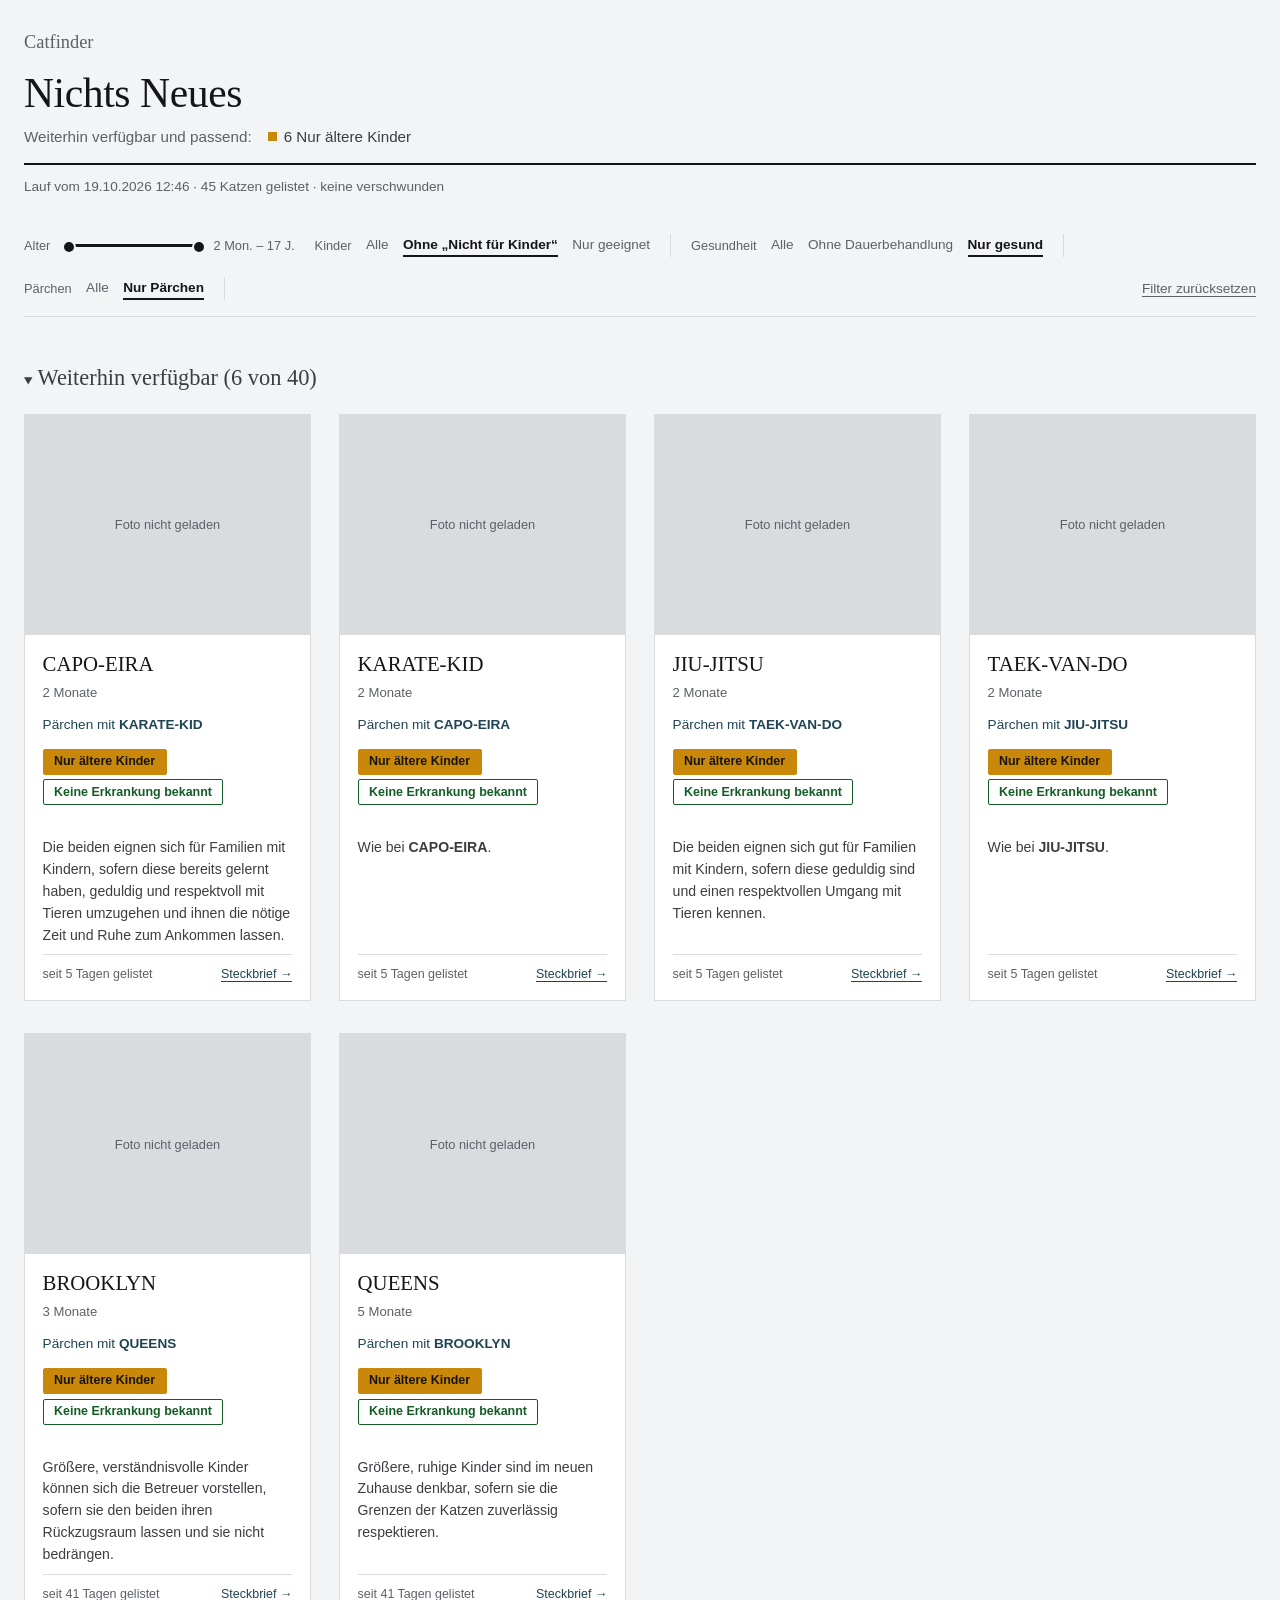
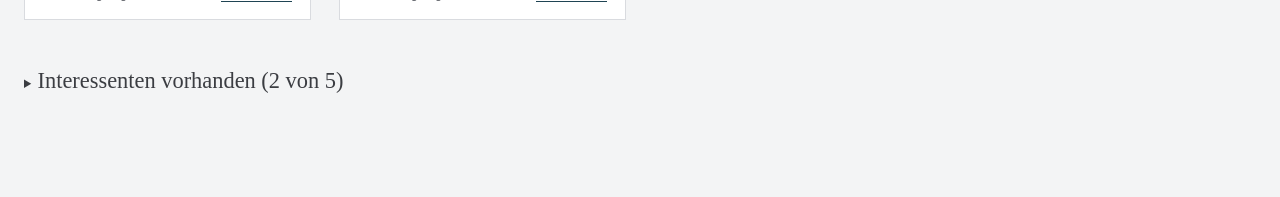
==== commit ff55c608: "chore: state & report aktualisiert [skip ci]" ====
--- a/docs/index.html
+++ b/docs/index.html
@@ -3,7 +3,7 @@
 <head>
 <meta charset="utf-8">
 <meta name="viewport" content="width=device-width, initial-scale=1">
-<title>Catfinder — 18.10.2026 12:46</title>
+<title>Catfinder — 19.10.2026 12:46</title>
 <style>
 * { box-sizing: border-box; }
 :root {
@@ -119,9 +119,9 @@
 <body>
 <header>
   <p class="brand">Catfinder</p>
-  <h1 class="today"><span class="today-n">Nichts Neues</span></h1><p class="today-avail"><span>Weiterhin verfügbar und passend:</span><span><span class="dot" style="background:#1e7a35"></span>2 Geeignet und gesund</span><span><span class="dot" style="background:#c9880a"></span>6 Nur ältere Kinder</span></p>
+  <h1 class="today"><span class="today-n">Nichts Neues</span></h1><p class="today-avail"><span>Weiterhin verfügbar und passend:</span><span><span class="dot" style="background:#c9880a"></span>6 Nur ältere Kinder</span></p>
   <div class="stats">
-    Lauf vom 18.10.2026 12:46 · 45 Katzen gelistet · keine verschwunden<span id="visibleCount" aria-live="polite"></span>
+    Lauf vom 19.10.2026 12:46 · 45 Katzen gelistet · keine verschwunden<span id="visibleCount" aria-live="polite"></span>
   </div>
 </header>
 <main>
@@ -288,7 +288,7 @@
   document.addEventListener('DOMContentLoaded',update);
 })();
 </script>
-<details class="sect" open><summary><h2 class="group">Weiterhin verfügbar (<span class="cnt">42</span>)</h2></summary><div class="grid">
+<details class="sect" open><summary><h2 class="group">Weiterhin verfügbar (<span class="cnt">40</span>)</h2></summary><div class="grid">
     <div class="card" data-cid="262471" data-age-months="11" data-rating="geeignet" data-companions="0" data-health="erwaehnt" data-name="COOKIE" data-partner="">
       <img src="https://assets-tiervermittlung.tierschutzverein-muenchen.de/262471-1-134363681939245265.jpg" alt="" loading="lazy" onerror="this.outerHTML='<div class=&quot;nophoto&quot;>Foto nicht geladen</div>'">
       <div class="body">
@@ -298,7 +298,7 @@
         <div class="labels"><span class="lab" style="background:#1e7a35;border-color:#1e7a35;color:#ffffff">Kinder geeignet</span><span class="lab" style="background:var(--card);border-color:#8a5c00;color:#8a5c00">Gesundheit beachten</span></div>
         <div class="health" style="color:#8a5c00;border-color:#c9880a">Cookie sollte noch etwas zunehmen.</div>
         <div class="reason">Cookie eignet sich gut für Familien mit Kindern.</div>
-        <div class="foot"><span>seit 4 Tagen gelistet</span>
+        <div class="foot"><span>seit 5 Tagen gelistet</span>
           <a href="https://tierschutzverein-muenchen.de/tiervermittlung/tierheim/katzen/262471" target="_blank" rel="noopener" aria-label="Steckbrief von COOKIE (neuer Tab)">Steckbrief &rarr;</a></div>
       </div>
     </div>
@@ -311,34 +311,8 @@
         <div class="labels"><span class="lab" style="background:#1e7a35;border-color:#1e7a35;color:#ffffff">Kinder geeignet</span><span class="lab" style="background:var(--card);border-color:#8a5c00;color:#8a5c00">Gesundheit beachten</span></div>
         <div class="health" style="color:#8a5c00;border-color:#c9880a">Beckenfraktur, die derzeit noch verheilen muss; darf aktuell nicht springen.</div>
         <div class="reason">Elfie ist grundsätzlich auch für eine Familie geeignet.</div>
-        <div class="foot"><span>seit 11 Tagen gelistet</span>
+        <div class="foot"><span>seit 12 Tagen gelistet</span>
           <a href="https://tierschutzverein-muenchen.de/tiervermittlung/tierheim/katzen/262815" target="_blank" rel="noopener" aria-label="Steckbrief von ELFIE (neuer Tab)">Steckbrief &rarr;</a></div>
-      </div>
-    </div>
-    <div class="card" data-cid="263433" data-age-months="24" data-rating="geeignet" data-companions="2" data-health="keine" data-name="GORDO" data-partner="PLASTIKA">
-      <img src="https://assets-tiervermittlung.tierschutzverein-muenchen.de/263433-1-134346289600568145.jpg" alt="" loading="lazy" onerror="this.outerHTML='<div class=&quot;nophoto&quot;>Foto nicht geladen</div>'">
-      <div class="body">
-        <div class="name"><h3>GORDO</h3></div>
-        <div class="meta">2 Jahre</div>
-        <div class="status"><span class="partner">Pärchen mit <strong>PLASTIKA</strong></span></div>
-        <div class="labels"><span class="lab lab-best" style="background:#1e7a35;border-color:#1e7a35;color:#ffffff">Geeignet und gesund</span></div>
-        <div class="health"></div>
-        <div class="reason">Plastika und Gordo sind familiengeeignet und mit ihrer offenen und lebhaften Art bringen sie viel Freude in ihr neues Zuhause.</div>
-        <div class="foot"><span>seit 19 Tagen gelistet</span>
-          <a href="https://tierschutzverein-muenchen.de/tiervermittlung/tierheim/katzen/263433" target="_blank" rel="noopener" aria-label="Steckbrief von GORDO (neuer Tab)">Steckbrief &rarr;</a></div>
-      </div>
-    </div>
-    <div class="card" data-cid="263580" data-age-months="24" data-rating="geeignet" data-companions="2" data-health="keine" data-name="PLASTIKA" data-partner="GORDO">
-      <img src="https://assets-tiervermittlung.tierschutzverein-muenchen.de/263580-1-134346290429147922.jpg" alt="" loading="lazy" onerror="this.outerHTML='<div class=&quot;nophoto&quot;>Foto nicht geladen</div>'">
-      <div class="body">
-        <div class="name"><h3>PLASTIKA</h3></div>
-        <div class="meta">2 Jahre</div>
-        <div class="status"><span class="partner">Pärchen mit <strong>GORDO</strong></span></div>
-        <div class="labels"><span class="lab lab-best" style="background:#1e7a35;border-color:#1e7a35;color:#ffffff">Geeignet und gesund</span></div>
-        <div class="health"></div>
-        <div class="reason">Wie bei <strong>GORDO</strong>.</div>
-        <div class="foot"><span>seit 19 Tagen gelistet</span>
-          <a href="https://tierschutzverein-muenchen.de/tiervermittlung/tierheim/katzen/263580" target="_blank" rel="noopener" aria-label="Steckbrief von PLASTIKA (neuer Tab)">Steckbrief &rarr;</a></div>
       </div>
     </div>
     <div class="card" data-cid="263546" data-age-months="60" data-rating="unbekannt" data-companions="2" data-health="erwaehnt" data-name="JOLIE" data-partner="MALU">
@@ -350,7 +324,7 @@
         <div class="labels"><span class="lab" style="background:#6b6560;border-color:#6b6560;color:#ffffff">Keine Angabe</span><span class="lab" style="background:var(--card);border-color:#8a5c00;color:#8a5c00">Gesundheit beachten</span></div>
         <div class="health" style="color:#8a5c00;border-color:#c9880a">Zahnsanierung anstehend</div>
         <div class="reason">Der Text trifft keine explizite Aussage zur Kinderverträglichkeit; es wird nur erwähnt, dass beide Katzen sehr ängstlich, schüchtern und scheu sind und geduldige Menschen benötigen.</div>
-        <div class="foot"><span>seit 11 Tagen gelistet</span>
+        <div class="foot"><span>seit 12 Tagen gelistet</span>
           <a href="https://tierschutzverein-muenchen.de/tiervermittlung/tierheim/katzen/263546" target="_blank" rel="noopener" aria-label="Steckbrief von JOLIE (neuer Tab)">Steckbrief &rarr;</a></div>
       </div>
     </div>
@@ -363,7 +337,7 @@
         <div class="labels"><span class="lab" style="background:#6b6560;border-color:#6b6560;color:#ffffff">Keine Angabe</span><span class="lab" style="background:var(--card);border-color:#8a5c00;color:#8a5c00">Gesundheit beachten</span></div>
         <div class="health" style="color:#8a5c00;border-color:#c9880a">Zahnsanierung steht noch an.</div>
         <div class="reason">Der Text trifft keine explizite Aussage zur Eignung für Kinder; die Anforderung nach &#x27;ruhigem und liebendem Zuhause&#x27; und &#x27;geduldigen Menschen&#x27; sind Vermittlungsmarker, keine Kindereignungsaussage.</div>
-        <div class="foot"><span>seit 11 Tagen gelistet</span>
+        <div class="foot"><span>seit 12 Tagen gelistet</span>
           <a href="https://tierschutzverein-muenchen.de/tiervermittlung/tierheim/katzen/263548" target="_blank" rel="noopener" aria-label="Steckbrief von MALU (neuer Tab)">Steckbrief &rarr;</a></div>
       </div>
     </div>
@@ -376,7 +350,7 @@
         <div class="labels"><span class="lab" style="background:#6b6560;border-color:#6b6560;color:#ffffff">Keine Angabe</span><span class="lab" style="background:var(--card);border-color:#8a5c00;color:#8a5c00">Gesundheit beachten</span></div>
         <div class="health" style="color:#8a5c00;border-color:#c9880a">Zicky muss noch etwas abnehmen, damit sie wieder rundum fit und gesund durchs Leben gehen kann.</div>
         <div class="reason">Der Steckbrief trifft keine Aussage zur Eignung für Kinder.</div>
-        <div class="foot"><span>seit 32 Tagen gelistet</span>
+        <div class="foot"><span>seit 33 Tagen gelistet</span>
           <a href="https://tierschutzverein-muenchen.de/tiervermittlung/tierheim/katzen/263615" target="_blank" rel="noopener" aria-label="Steckbrief von ZICKY (neuer Tab)">Steckbrief &rarr;</a></div>
       </div>
     </div>
@@ -389,7 +363,7 @@
         <div class="labels"><span class="lab" style="background:#c9880a;border-color:#c9880a;color:#17150f">Nur ältere Kinder</span><span class="lab" style="background:var(--card);border-color:#145c26;color:#145c26">Keine Erkrankung bekannt</span></div>
         <div class="health"></div>
         <div class="reason">Für Familien mit Kindern eignen sie sich ab einem etwas größeren Alter.</div>
-        <div class="foot"><span>seit 1 Tag gelistet</span>
+        <div class="foot"><span>seit 2 Tagen gelistet</span>
           <a href="https://tierschutzverein-muenchen.de/tiervermittlung/tierheim/katzen/261102" target="_blank" rel="noopener" aria-label="Steckbrief von GIZMO (neuer Tab)">Steckbrief &rarr;</a></div>
       </div>
     </div>
@@ -402,7 +376,7 @@
         <div class="labels"><span class="lab" style="background:#c9880a;border-color:#c9880a;color:#17150f">Nur ältere Kinder</span><span class="lab" style="background:var(--card);border-color:#8a5c00;color:#8a5c00">Gesundheit beachten</span></div>
         <div class="health" style="color:#8a5c00;border-color:#c9880a">Leicht erhöhte Nierenwerte in der Vergangenheit, bei letzter Kontrolluntersuchung wieder im Normalbereich, erhält spezielles Nierenfutter und braucht alle sechs Monate tierärztliche Kontrolle.</div>
         <div class="reason">Wie bei <strong>GIZMO</strong>.</div>
-        <div class="foot"><span>seit 1 Tag gelistet</span>
+        <div class="foot"><span>seit 2 Tagen gelistet</span>
           <a href="https://tierschutzverein-muenchen.de/tiervermittlung/tierheim/katzen/261105" target="_blank" rel="noopener" aria-label="Steckbrief von PASHA (neuer Tab)">Steckbrief &rarr;</a></div>
       </div>
     </div>
@@ -415,7 +389,7 @@
         <div class="labels"><span class="lab" style="background:#c9880a;border-color:#c9880a;color:#17150f">Nur ältere Kinder</span><span class="lab" style="background:var(--card);border-color:#971616;color:#971616">Dauerbehandlung nötig</span></div>
         <div class="health" style="color:#971616;border-color:#c62020">Verdacht auf Tumor oder chronische Entzündungen, ausgeprägte Kniearthrosen mit monatlicher Schmerzmittelspritze, Bauchspeicheldrüsenunterfunktion, Schilddrüsenüberfunktion, Bluthochdruck.</div>
         <div class="reason">Kinder sollten mindestens 14 Jahre alt sein und Verständnis für seine Bedürfnisse mitbringen.</div>
-        <div class="foot"><span>seit 1 Tag gelistet</span>
+        <div class="foot"><span>seit 2 Tagen gelistet</span>
           <a href="https://tierschutzverein-muenchen.de/tiervermittlung/tierheim/katzen/262123" target="_blank" rel="noopener" aria-label="Steckbrief von JANNIS (neuer Tab)">Steckbrief &rarr;</a></div>
       </div>
     </div>
@@ -428,7 +402,7 @@
         <div class="labels"><span class="lab" style="background:#c9880a;border-color:#c9880a;color:#17150f">Nur ältere Kinder</span><span class="lab" style="background:var(--card);border-color:#145c26;color:#145c26">Keine Erkrankung bekannt</span></div>
         <div class="health"></div>
         <div class="reason">Die beiden eignen sich für Familien mit Kindern, sofern diese bereits gelernt haben, geduldig und respektvoll mit Tieren umzugehen und ihnen die nötige Zeit und Ruhe zum Ankommen lassen.</div>
-        <div class="foot"><span>seit 4 Tagen gelistet</span>
+        <div class="foot"><span>seit 5 Tagen gelistet</span>
           <a href="https://tierschutzverein-muenchen.de/tiervermittlung/tierheim/katzen/263659" target="_blank" rel="noopener" aria-label="Steckbrief von CAPO-EIRA (neuer Tab)">Steckbrief &rarr;</a></div>
       </div>
     </div>
@@ -441,7 +415,7 @@
         <div class="labels"><span class="lab" style="background:#c9880a;border-color:#c9880a;color:#17150f">Nur ältere Kinder</span><span class="lab" style="background:var(--card);border-color:#145c26;color:#145c26">Keine Erkrankung bekannt</span></div>
         <div class="health"></div>
         <div class="reason">Wie bei <strong>CAPO-EIRA</strong>.</div>
-        <div class="foot"><span>seit 4 Tagen gelistet</span>
+        <div class="foot"><span>seit 5 Tagen gelistet</span>
           <a href="https://tierschutzverein-muenchen.de/tiervermittlung/tierheim/katzen/263662" target="_blank" rel="noopener" aria-label="Steckbrief von KARATE-KID (neuer Tab)">Steckbrief &rarr;</a></div>
       </div>
     </div>
@@ -454,7 +428,7 @@
         <div class="labels"><span class="lab" style="background:#c9880a;border-color:#c9880a;color:#17150f">Nur ältere Kinder</span><span class="lab" style="background:var(--card);border-color:#145c26;color:#145c26">Keine Erkrankung bekannt</span></div>
         <div class="health"></div>
         <div class="reason">Die beiden eignen sich gut für Familien mit Kindern, sofern diese geduldig sind und einen respektvollen Umgang mit Tieren kennen.</div>
-        <div class="foot"><span>seit 4 Tagen gelistet</span>
+        <div class="foot"><span>seit 5 Tagen gelistet</span>
           <a href="https://tierschutzverein-muenchen.de/tiervermittlung/tierheim/katzen/263658" target="_blank" rel="noopener" aria-label="Steckbrief von JIU-JITSU (neuer Tab)">Steckbrief &rarr;</a></div>
       </div>
     </div>
@@ -467,7 +441,7 @@
         <div class="labels"><span class="lab" style="background:#c9880a;border-color:#c9880a;color:#17150f">Nur ältere Kinder</span><span class="lab" style="background:var(--card);border-color:#145c26;color:#145c26">Keine Erkrankung bekannt</span></div>
         <div class="health"></div>
         <div class="reason">Wie bei <strong>JIU-JITSU</strong>.</div>
-        <div class="foot"><span>seit 4 Tagen gelistet</span>
+        <div class="foot"><span>seit 5 Tagen gelistet</span>
           <a href="https://tierschutzverein-muenchen.de/tiervermittlung/tierheim/katzen/263661" target="_blank" rel="noopener" aria-label="Steckbrief von TAEK-VAN-DO (neuer Tab)">Steckbrief &rarr;</a></div>
       </div>
     </div>
@@ -480,7 +454,7 @@
         <div class="labels"><span class="lab" style="background:#c9880a;border-color:#c9880a;color:#17150f">Nur ältere Kinder</span><span class="lab" style="background:var(--card);border-color:#971616;color:#971616">Dauerbehandlung nötig</span></div>
         <div class="health" style="color:#971616;border-color:#c62020">Katzenschnupfen, Asuka derzeit aufgrund ihrer Augen in Behandlung, Behandlung muss fortgeführt werden.</div>
         <div class="reason">Asuka und Shinji sind grundsätzlich familiengeeignet und können gerne zu Kindern ab etwa 10 Jahren ziehen.</div>
-        <div class="foot"><span>seit 11 Tagen gelistet</span>
+        <div class="foot"><span>seit 12 Tagen gelistet</span>
           <a href="https://tierschutzverein-muenchen.de/tiervermittlung/tierheim/katzen/262903" target="_blank" rel="noopener" aria-label="Steckbrief von ASUKA (neuer Tab)">Steckbrief &rarr;</a></div>
       </div>
     </div>
@@ -493,7 +467,7 @@
         <div class="labels"><span class="lab" style="background:#c9880a;border-color:#c9880a;color:#17150f">Nur ältere Kinder</span><span class="lab" style="background:var(--card);border-color:#8a5c00;color:#8a5c00">Gesundheit beachten</span></div>
         <div class="health" style="color:#8a5c00;border-color:#c9880a">Katzenschnupfen, Behandlung erforderlich.</div>
         <div class="reason">Grundsätzlich familiengeeignet und können gerne zu Kindern ab etwa 10 Jahren ziehen, wobei die Kinder verständnisvoll mit den beiden umgehen sollten.</div>
-        <div class="foot"><span>seit 11 Tagen gelistet</span>
+        <div class="foot"><span>seit 12 Tagen gelistet</span>
           <a href="https://tierschutzverein-muenchen.de/tiervermittlung/tierheim/katzen/262905" target="_blank" rel="noopener" aria-label="Steckbrief von SHINJI (neuer Tab)">Steckbrief &rarr;</a></div>
       </div>
     </div>
@@ -506,7 +480,7 @@
         <div class="labels"><span class="lab" style="background:#c9880a;border-color:#c9880a;color:#17150f">Nur ältere Kinder</span><span class="lab" style="background:var(--card);border-color:#8a5c00;color:#8a5c00">Gesundheit beachten</span></div>
         <div class="health" style="color:#8a5c00;border-color:#c9880a">Chronischer Schnupfen und dauerhaft geschädigtes linkes Auge durch Schnupferinfektion im jungen Alter.</div>
         <div class="reason">Eine Vermittlung in eine Familie mit Kindern ab 8 Jahren ist für die beiden gut vorstellbar.</div>
-        <div class="foot"><span>seit 11 Tagen gelistet</span>
+        <div class="foot"><span>seit 12 Tagen gelistet</span>
           <a href="https://tierschutzverein-muenchen.de/tiervermittlung/tierheim/katzen/263098" target="_blank" rel="noopener" aria-label="Steckbrief von BAMBOO (neuer Tab)">Steckbrief &rarr;</a></div>
       </div>
     </div>
@@ -519,7 +493,7 @@
         <div class="labels"><span class="lab" style="background:#c9880a;border-color:#c9880a;color:#17150f">Nur ältere Kinder</span><span class="lab" style="background:var(--card);border-color:#8a5c00;color:#8a5c00">Gesundheit beachten</span></div>
         <div class="health" style="color:#8a5c00;border-color:#c9880a">Chronischer Schnupfen.</div>
         <div class="reason">Wie bei <strong>BAMBOO</strong>.</div>
-        <div class="foot"><span>seit 11 Tagen gelistet</span>
+        <div class="foot"><span>seit 12 Tagen gelistet</span>
           <a href="https://tierschutzverein-muenchen.de/tiervermittlung/tierheim/katzen/262967" target="_blank" rel="noopener" aria-label="Steckbrief von REI (neuer Tab)">Steckbrief &rarr;</a></div>
       </div>
     </div>
@@ -532,7 +506,7 @@
         <div class="labels"><span class="lab" style="background:#c9880a;border-color:#c9880a;color:#17150f">Nur ältere Kinder</span><span class="lab" style="background:var(--card);border-color:#145c26;color:#145c26">Keine Erkrankung bekannt</span></div>
         <div class="health"></div>
         <div class="reason">Wir können uns die beiden auch in einer Familie mit Kindern ab 10 Jahren vorstellen, sofern es sich um ein ruhiges und verständnisvolles Zuhause handelt.</div>
-        <div class="foot"><span>seit 16 Tagen gelistet</span>
+        <div class="foot"><span>seit 17 Tagen gelistet</span>
           <a href="https://tierschutzverein-muenchen.de/tiervermittlung/tierheim/katzen/262324" target="_blank" rel="noopener" aria-label="Steckbrief von MIMI-SUN (neuer Tab)">Steckbrief &rarr;</a></div>
       </div>
     </div>
@@ -545,7 +519,7 @@
         <div class="labels"><span class="lab" style="background:#c9880a;border-color:#c9880a;color:#17150f">Nur ältere Kinder</span><span class="lab" style="background:var(--card);border-color:#971616;color:#971616">Dauerbehandlung nötig</span></div>
         <div class="health" style="color:#971616;border-color:#c62020">Silver leidet an einem fortgeschrittenen Darmtumor und nimmt notwendige Medikamente problemlos.</div>
         <div class="reason">Wie bei <strong>MIMI-SUN</strong>.</div>
-        <div class="foot"><span>seit 16 Tagen gelistet</span>
+        <div class="foot"><span>seit 17 Tagen gelistet</span>
           <a href="https://tierschutzverein-muenchen.de/tiervermittlung/tierheim/katzen/262327" target="_blank" rel="noopener" aria-label="Steckbrief von SILVER (neuer Tab)">Steckbrief &rarr;</a></div>
       </div>
     </div>
@@ -558,7 +532,7 @@
         <div class="labels"><span class="lab" style="background:#c9880a;border-color:#c9880a;color:#17150f">Nur ältere Kinder</span><span class="lab" style="background:var(--card);border-color:#971616;color:#971616">Dauerbehandlung nötig</span></div>
         <div class="health" style="color:#971616;border-color:#c62020">Spezielles Futter zur Gewichtsreduktion und Futterzusatz zur Unterstützung der Blase; Patellaluxation auf der linken Seite</div>
         <div class="reason">Molly eignet sich gut für eine Familie mit Kindern ab 6 Jahren</div>
-        <div class="foot"><span>seit 32 Tagen gelistet</span>
+        <div class="foot"><span>seit 33 Tagen gelistet</span>
           <a href="https://tierschutzverein-muenchen.de/tiervermittlung/tierheim/katzen/261963" target="_blank" rel="noopener" aria-label="Steckbrief von MOLLY (neuer Tab)">Steckbrief &rarr;</a></div>
       </div>
     </div>
@@ -571,7 +545,7 @@
         <div class="labels"><span class="lab" style="background:#c9880a;border-color:#c9880a;color:#17150f">Nur ältere Kinder</span><span class="lab" style="background:var(--card);border-color:#145c26;color:#145c26">Keine Erkrankung bekannt</span></div>
         <div class="health"></div>
         <div class="reason">Größere, verständnisvolle Kinder können sich die Betreuer vorstellen, sofern sie den beiden ihren Rückzugsraum lassen und sie nicht bedrängen.</div>
-        <div class="foot"><span>seit 40 Tagen gelistet</span>
+        <div class="foot"><span>seit 41 Tagen gelistet</span>
           <a href="https://tierschutzverein-muenchen.de/tiervermittlung/tierheim/katzen/263623" target="_blank" rel="noopener" aria-label="Steckbrief von BROOKLYN (neuer Tab)">Steckbrief &rarr;</a></div>
       </div>
     </div>
@@ -584,7 +558,7 @@
         <div class="labels"><span class="lab" style="background:#c9880a;border-color:#c9880a;color:#17150f">Nur ältere Kinder</span><span class="lab" style="background:var(--card);border-color:#145c26;color:#145c26">Keine Erkrankung bekannt</span></div>
         <div class="health"></div>
         <div class="reason">Größere, ruhige Kinder sind im neuen Zuhause denkbar, sofern sie die Grenzen der Katzen zuverlässig respektieren.</div>
-        <div class="foot"><span>seit 40 Tagen gelistet</span>
+        <div class="foot"><span>seit 41 Tagen gelistet</span>
           <a href="https://tierschutzverein-muenchen.de/tiervermittlung/tierheim/katzen/263622" target="_blank" rel="noopener" aria-label="Steckbrief von QUEENS (neuer Tab)">Steckbrief &rarr;</a></div>
       </div>
     </div>
@@ -597,7 +571,7 @@
         <div class="labels"><span class="lab" style="background:#c9880a;border-color:#c9880a;color:#17150f">Nur ältere Kinder</span><span class="lab" style="background:var(--card);border-color:#145c26;color:#145c26">Keine Erkrankung bekannt</span></div>
         <div class="health"></div>
         <div class="reason">Wir wünschen uns für Tigerlilly ein liebevolles und ruhiges Zuhause mit größeren Kindern ab etwa 13 Jahren, die Verständnis dafür haben, dass sie etwas Zeit benötigt, um Vertrauen zu fassen.</div>
-        <div class="foot"><span>seit 62 Tagen gelistet</span>
+        <div class="foot"><span>seit 63 Tagen gelistet</span>
           <a href="https://tierschutzverein-muenchen.de/tiervermittlung/tierheim/katzen/262531" target="_blank" rel="noopener" aria-label="Steckbrief von TIGERLILLY (neuer Tab)">Steckbrief &rarr;</a></div>
       </div>
     </div>
@@ -610,7 +584,7 @@
         <div class="labels"><span class="lab" style="background:#c9880a;border-color:#c9880a;color:#17150f">Nur ältere Kinder</span><span class="lab" style="background:var(--card);border-color:#971616;color:#971616">Dauerbehandlung nötig</span></div>
         <div class="health" style="color:#971616;border-color:#c62020">Blasenprobleme mit dauerhaftem Spezialfutter Urinary, Hüftprobleme mit Schmerzmitteln, teilweise Unsauberkeit mit Kot aufgrund von Schmerzen.</div>
         <div class="reason">Größere Kinder ab etwa 12 Jahren können wir uns in ihrem neuen Zuhause vorstellen, sofern sie den beiden die nötige Ruhe und Zeit zum Eingewöhnen geben.</div>
-        <div class="foot"><span>seit 64 Tagen gelistet</span>
+        <div class="foot"><span>seit 65 Tagen gelistet</span>
           <a href="https://tierschutzverein-muenchen.de/tiervermittlung/tierheim/katzen/263410" target="_blank" rel="noopener" aria-label="Steckbrief von DORI (neuer Tab)">Steckbrief &rarr;</a></div>
       </div>
     </div>
@@ -623,7 +597,7 @@
         <div class="labels"><span class="lab" style="background:#c9880a;border-color:#c9880a;color:#17150f">Nur ältere Kinder</span><span class="lab" style="background:var(--card);border-color:#971616;color:#971616">Dauerbehandlung nötig</span></div>
         <div class="health" style="color:#971616;border-color:#c62020">Blasenprobleme mit dauerhaftem Spezialfutter Urinary und Hüftprobleme mit Schmerzmitteln.</div>
         <div class="reason">Wie bei <strong>DORI</strong>.</div>
-        <div class="foot"><span>seit 64 Tagen gelistet</span>
+        <div class="foot"><span>seit 65 Tagen gelistet</span>
           <a href="https://tierschutzverein-muenchen.de/tiervermittlung/tierheim/katzen/263409" target="_blank" rel="noopener" aria-label="Steckbrief von POPPY (neuer Tab)">Steckbrief &rarr;</a></div>
       </div>
     </div>
@@ -636,7 +610,7 @@
         <div class="labels"><span class="lab" style="background:#c9880a;border-color:#c9880a;color:#17150f">Nur ältere Kinder</span><span class="lab" style="background:var(--card);border-color:#8a5c00;color:#8a5c00">Gesundheit beachten</span></div>
         <div class="health" style="color:#8a5c00;border-color:#c9880a">Toxoplasmose, positiv getestet und ausbehandelt, leichte neurologische Auffälligkeiten.</div>
         <div class="reason">Größere Kinder ab 16 Jahren sind für sie in Ordnung, sofern sie einen ruhigen Umgang mit Tieren gewohnt sind.</div>
-        <div class="foot"><span>seit 72 Tagen gelistet</span>
+        <div class="foot"><span>seit 73 Tagen gelistet</span>
           <a href="https://tierschutzverein-muenchen.de/tiervermittlung/tierheim/katzen/260205" target="_blank" rel="noopener" aria-label="Steckbrief von BAZI (neuer Tab)">Steckbrief &rarr;</a></div>
       </div>
     </div>
@@ -649,7 +623,7 @@
         <div class="labels"><span class="lab" style="background:#c9880a;border-color:#c9880a;color:#17150f">Nur ältere Kinder</span><span class="lab" style="background:var(--card);border-color:#971616;color:#971616">Dauerbehandlung nötig</span></div>
         <div class="health" style="color:#971616;border-color:#c62020">FIV-positiv und chronisch entzündliche Darmerkrankung (IBD), benötigt sensitiv geeignetes Futter.</div>
         <div class="reason">Aufgrund ihrer anfänglichen Unsicherheit und ihrer Geräuschempfindlichkeit sollten Kinder im Haushalt bereits größer und verständnisvoll sein.</div>
-        <div class="foot"><span>seit 72 Tagen gelistet</span>
+        <div class="foot"><span>seit 73 Tagen gelistet</span>
           <a href="https://tierschutzverein-muenchen.de/tiervermittlung/tierheim/katzen/256408" target="_blank" rel="noopener" aria-label="Steckbrief von MINI (neuer Tab)">Steckbrief &rarr;</a></div>
       </div>
     </div>
@@ -662,7 +636,7 @@
         <div class="labels"><span class="lab" style="background:#c9880a;border-color:#c9880a;color:#17150f">Nur ältere Kinder</span><span class="lab" style="background:var(--card);border-color:#971616;color:#971616">Dauerbehandlung nötig</span></div>
         <div class="health" style="color:#971616;border-color:#c62020">Felines Asthma, benötigt zweimal täglich ein Asthmaspray.</div>
         <div class="reason">Sie eignen sich gut für Familien mit Kindern ab 6 Jahren, die bereits verstehen, wie man respektvoll mit Tieren umgeht.</div>
-        <div class="foot"><span>seit 129 Tagen gelistet</span>
+        <div class="foot"><span>seit 130 Tagen gelistet</span>
           <a href="https://tierschutzverein-muenchen.de/tiervermittlung/tierheim/katzen/261949" target="_blank" rel="noopener" aria-label="Steckbrief von DUMAN (neuer Tab)">Steckbrief &rarr;</a></div>
       </div>
     </div>
@@ -675,7 +649,7 @@
         <div class="labels"><span class="lab" style="background:#c9880a;border-color:#c9880a;color:#17150f">Nur ältere Kinder</span><span class="lab" style="background:var(--card);border-color:#145c26;color:#145c26">Keine Erkrankung bekannt</span></div>
         <div class="health"></div>
         <div class="reason">Wie bei <strong>DUMAN</strong>.</div>
-        <div class="foot"><span>seit 129 Tagen gelistet</span>
+        <div class="foot"><span>seit 130 Tagen gelistet</span>
           <a href="https://tierschutzverein-muenchen.de/tiervermittlung/tierheim/katzen/261948" target="_blank" rel="noopener" aria-label="Steckbrief von PAMUK (neuer Tab)">Steckbrief &rarr;</a></div>
       </div>
     </div>
@@ -688,7 +662,7 @@
         <div class="labels"><span class="lab" style="background:#c9880a;border-color:#c9880a;color:#17150f">Nur ältere Kinder</span><span class="lab" style="background:var(--card);border-color:#971616;color:#971616">Dauerbehandlung nötig</span></div>
         <div class="health" style="color:#971616;border-color:#c62020">Epilepsie, benötigt dreimal täglich zu festen Zeiten Medikamente; Probleme beim Kot- und Urinabsatz, benötigt unterstützende Futterzusätze.</div>
         <div class="reason">Sie eignet sich gut für Familien mit Kindern ab 15 Jahren, da sie ein eher ausgeglichenes Umfeld bevorzugt.</div>
-        <div class="foot"><span>seit 163 Tagen gelistet</span>
+        <div class="foot"><span>seit 164 Tagen gelistet</span>
           <a href="https://tierschutzverein-muenchen.de/tiervermittlung/tierheim/katzen/255562" target="_blank" rel="noopener" aria-label="Steckbrief von MIU-MIU (neuer Tab)">Steckbrief &rarr;</a></div>
       </div>
     </div>
@@ -701,7 +675,7 @@
         <div class="labels"><span class="lab" style="background:#c9880a;border-color:#c9880a;color:#17150f">Nur ältere Kinder</span><span class="lab" style="background:var(--card);border-color:#8a5c00;color:#8a5c00">Gesundheit beachten</span></div>
         <div class="health" style="color:#8a5c00;border-color:#c9880a">Positiv auf Mycoplasmen sowie Herpes und Calici Viren getestet, aktuell jedoch symptomfrei; benötigt magenschonendes Futter.</div>
         <div class="reason">Die beiden eignen sich für Familien mit Kindern ab 10 Jahren, die den respektvollen Umgang mit Tieren kennen und verstehen.</div>
-        <div class="foot"><span>seit 183 Tagen gelistet</span>
+        <div class="foot"><span>seit 184 Tagen gelistet</span>
           <a href="https://tierschutzverein-muenchen.de/tiervermittlung/tierheim/katzen/256395" target="_blank" rel="noopener" aria-label="Steckbrief von RAFFAELO (neuer Tab)">Steckbrief &rarr;</a></div>
       </div>
     </div>
@@ -714,7 +688,7 @@
         <div class="labels"><span class="lab" style="background:#c9880a;border-color:#c9880a;color:#17150f">Nur ältere Kinder</span><span class="lab" style="background:var(--card);border-color:#8a5c00;color:#8a5c00">Gesundheit beachten</span></div>
         <div class="health" style="color:#8a5c00;border-color:#c9880a">Positiv auf Mycoplasmen sowie Herpes und Calici Viren getestet, aktuell jedoch symptomfrei; benötigt magenschonendes Futter.</div>
         <div class="reason">Wie bei <strong>RAFFAELO</strong>.</div>
-        <div class="foot"><span>seit 183 Tagen gelistet</span>
+        <div class="foot"><span>seit 184 Tagen gelistet</span>
           <a href="https://tierschutzverein-muenchen.de/tiervermittlung/tierheim/katzen/255715" target="_blank" rel="noopener" aria-label="Steckbrief von TWINGO (neuer Tab)">Steckbrief &rarr;</a></div>
       </div>
     </div>
@@ -727,7 +701,7 @@
         <div class="labels"><span class="lab" style="background:#c62020;border-color:#c62020;color:#ffffff">Nicht für Kinder</span><span class="lab" style="background:var(--card);border-color:#971616;color:#971616">Dauerbehandlung nötig</span></div>
         <div class="health" style="color:#971616;border-color:#c62020">Leberprobleme, erhält Medikamente und unterstützende Futterzusätze für die Bauchspeicheldrüse; benötigt spezielles Monoprotein-Futter mit Känguru.</div>
         <div class="reason">Elli sucht ein ruhiges, kinderfreies Zuhause.</div>
-        <div class="foot"><span>seit 41 Tagen gelistet</span>
+        <div class="foot"><span>seit 42 Tagen gelistet</span>
           <a href="https://tierschutzverein-muenchen.de/tiervermittlung/tierheim/katzen/263390" target="_blank" rel="noopener" aria-label="Steckbrief von ELLI (neuer Tab)">Steckbrief &rarr;</a></div>
       </div>
     </div>
@@ -740,7 +714,7 @@
         <div class="labels"><span class="lab" style="background:#c62020;border-color:#c62020;color:#ffffff">Nicht für Kinder</span><span class="lab" style="background:var(--card);border-color:#8a5c00;color:#8a5c00">Gesundheit beachten</span></div>
         <div class="health" style="color:#8a5c00;border-color:#c9880a">Rassetypische Veranlagung für schmerzhafte Veränderungen des Bewegungsapparates, derzeit in tierärztlicher Abklärung.</div>
         <div class="reason">Für Inci suchen wir ein ruhiges Zuhause ohne Kinder.</div>
-        <div class="foot"><span>seit 72 Tagen gelistet</span>
+        <div class="foot"><span>seit 73 Tagen gelistet</span>
           <a href="https://tierschutzverein-muenchen.de/tiervermittlung/tierheim/katzen/262238" target="_blank" rel="noopener" aria-label="Steckbrief von INCI (neuer Tab)">Steckbrief &rarr;</a></div>
       </div>
     </div>
@@ -753,7 +727,7 @@
         <div class="labels"><span class="lab" style="background:#c62020;border-color:#c62020;color:#ffffff">Nicht für Kinder</span><span class="lab" style="background:var(--card);border-color:#145c26;color:#145c26">Keine Erkrankung bekannt</span></div>
         <div class="health"></div>
         <div class="reason">Kinder sollten nicht in seinem neuen Zuhause leben.</div>
-        <div class="foot"><span>seit 72 Tagen gelistet</span>
+        <div class="foot"><span>seit 73 Tagen gelistet</span>
           <a href="https://tierschutzverein-muenchen.de/tiervermittlung/tierheim/katzen/262397" target="_blank" rel="noopener" aria-label="Steckbrief von ZERO (neuer Tab)">Steckbrief &rarr;</a></div>
       </div>
     </div>
@@ -766,7 +740,7 @@
         <div class="labels"><span class="lab" style="background:#c62020;border-color:#c62020;color:#ffffff">Nicht für Kinder</span><span class="lab" style="background:var(--card);border-color:#145c26;color:#145c26">Keine Erkrankung bekannt</span></div>
         <div class="health"></div>
         <div class="reason">Bella sucht ein ruhiges Zuhause ohne Kinder bei katzenerfahrenen Menschen.</div>
-        <div class="foot"><span>seit 172 Tagen gelistet</span>
+        <div class="foot"><span>seit 173 Tagen gelistet</span>
           <a href="https://tierschutzverein-muenchen.de/tiervermittlung/tierheim/katzen/260880" target="_blank" rel="noopener" aria-label="Steckbrief von BELLA (neuer Tab)">Steckbrief &rarr;</a></div>
       </div>
     </div>
@@ -779,7 +753,7 @@
         <div class="labels"><span class="lab" style="background:#c62020;border-color:#c62020;color:#ffffff">Nicht für Kinder</span><span class="lab" style="background:var(--card);border-color:#145c26;color:#145c26">Keine Erkrankung bekannt</span></div>
         <div class="health"></div>
         <div class="reason">Auch Kinder sollten im neuen Zuhause nicht vorhanden sein.</div>
-        <div class="foot"><span>seit 178 Tagen gelistet</span>
+        <div class="foot"><span>seit 179 Tagen gelistet</span>
           <a href="https://tierschutzverein-muenchen.de/tiervermittlung/tierheim/katzen/242724" target="_blank" rel="noopener" aria-label="Steckbrief von PEPPI (neuer Tab)">Steckbrief &rarr;</a></div>
       </div>
     </div>
@@ -792,7 +766,7 @@
         <div class="labels"><span class="lab" style="background:#c62020;border-color:#c62020;color:#ffffff">Nicht für Kinder</span><span class="lab" style="background:var(--card);border-color:#8a5c00;color:#8a5c00">Gesundheit beachten</span></div>
         <div class="health" style="color:#8a5c00;border-color:#c9880a">neigt zu Übergewicht, muss noch etwas abnehmen</div>
         <div class="reason">suchen wir für sie präferiert einen Einzelplatz in einem Haushalt ohne Kinder</div>
-        <div class="foot"><span>seit 183 Tagen gelistet</span>
+        <div class="foot"><span>seit 184 Tagen gelistet</span>
           <a href="https://tierschutzverein-muenchen.de/tiervermittlung/tierheim/katzen/255223" target="_blank" rel="noopener" aria-label="Steckbrief von PFU (neuer Tab)">Steckbrief &rarr;</a></div>
       </div>
     </div>
@@ -805,7 +779,7 @@
         <div class="labels"><span class="lab" style="background:#c62020;border-color:#c62020;color:#ffffff">Nicht für Kinder</span><span class="lab" style="background:var(--card);border-color:#971616;color:#971616">Dauerbehandlung nötig</span></div>
         <div class="health" style="color:#971616;border-color:#c62020">Probleme mit Oxalatkristallen sowie Blasenentzündungen, benötigt angepasste Diät und Aufmerksamkeit; Unterstützung bei Fell- und Augenpflege.</div>
         <div class="reason">Für Schneckerl suchen wir ein ruhiges Zuhause ohne Kinder, da sie mit Trubel und Unruhe nicht gut zurechtkommt.</div>
-        <div class="foot"><span>seit 183 Tagen gelistet</span>
+        <div class="foot"><span>seit 184 Tagen gelistet</span>
           <a href="https://tierschutzverein-muenchen.de/tiervermittlung/tierheim/katzen/260884" target="_blank" rel="noopener" aria-label="Steckbrief von SCHNECKERL (neuer Tab)">Steckbrief &rarr;</a></div>
       </div>
     </div>
@@ -818,7 +792,7 @@
         <div class="labels"><span class="lab" style="background:#c62020;border-color:#c62020;color:#ffffff">Nicht für Kinder</span><span class="lab" style="background:var(--card);border-color:#145c26;color:#145c26">Keine Erkrankung bekannt</span></div>
         <div class="health"></div>
         <div class="reason">Sie sucht ein ruhiges Zuhause ohne andere Katzen und ohne Kinder, da sie mit beidem nicht gut zurechtkommt.</div>
-        <div class="foot"><span>seit 183 Tagen gelistet</span>
+        <div class="foot"><span>seit 184 Tagen gelistet</span>
           <a href="https://tierschutzverein-muenchen.de/tiervermittlung/tierheim/katzen/254724" target="_blank" rel="noopener" aria-label="Steckbrief von SUCUK (neuer Tab)">Steckbrief &rarr;</a></div>
       </div>
     </div>
@@ -831,10 +805,36 @@
         <div class="labels"><span class="lab" style="background:#c62020;border-color:#c62020;color:#ffffff">Nicht für Kinder</span><span class="lab" style="background:var(--card);border-color:#971616;color:#971616">Dauerbehandlung nötig</span></div>
         <div class="health" style="color:#971616;border-color:#c62020">Futtermittelallergie mit Spezialfutter erforderlich; Bluthochdruck mit täglicher Tablettenmedikation.</div>
         <div class="reason">Ein ruhiges, erfahrenes Zuhause ohne Kinder ist ideal für diesen besonderen Kater.</div>
-        <div class="foot"><span>seit 183 Tagen gelistet</span>
+        <div class="foot"><span>seit 184 Tagen gelistet</span>
           <a href="https://tierschutzverein-muenchen.de/tiervermittlung/tierheim/katzen/251280" target="_blank" rel="noopener" aria-label="Steckbrief von WALLACE (neuer Tab)">Steckbrief &rarr;</a></div>
       </div>
-    </div></div></details><details class="sect"><summary><h2 class="group">Interessenten vorhanden (<span class="cnt">3</span>)</h2></summary><div class="grid">
+    </div></div></details><details class="sect"><summary><h2 class="group">Interessenten vorhanden (<span class="cnt">5</span>)</h2></summary><div class="grid">
+    <div class="card" data-cid="263433" data-age-months="24" data-rating="geeignet" data-companions="2" data-health="keine" data-name="GORDO" data-partner="PLASTIKA">
+      <img src="https://assets-tiervermittlung.tierschutzverein-muenchen.de/263433-1-134346289600568145.jpg" alt="" loading="lazy" onerror="this.outerHTML='<div class=&quot;nophoto&quot;>Foto nicht geladen</div>'">
+      <div class="body">
+        <div class="name"><h3>GORDO</h3></div>
+        <div class="meta">2 Jahre</div>
+        <div class="status"><span class="partner">Pärchen mit <strong>PLASTIKA</strong></span><span class="badge-int">Interessenten vorhanden</span></div>
+        <div class="labels"><span class="lab lab-best" style="background:#1e7a35;border-color:#1e7a35;color:#ffffff">Geeignet und gesund</span></div>
+        <div class="health"></div>
+        <div class="reason">Plastika und Gordo sind familiengeeignet und mit ihrer offenen und lebhaften Art bringen sie viel Freude in ihr neues Zuhause.</div>
+        <div class="foot"><span>seit 20 Tagen gelistet</span>
+          <a href="https://tierschutzverein-muenchen.de/tiervermittlung/tierheim/katzen/263433" target="_blank" rel="noopener" aria-label="Steckbrief von GORDO (neuer Tab)">Steckbrief &rarr;</a></div>
+      </div>
+    </div>
+    <div class="card" data-cid="263580" data-age-months="36" data-rating="geeignet" data-companions="2" data-health="keine" data-name="PLASTIKA" data-partner="GORDO">
+      <img src="https://assets-tiervermittlung.tierschutzverein-muenchen.de/263580-1-134346290429147922.jpg" alt="" loading="lazy" onerror="this.outerHTML='<div class=&quot;nophoto&quot;>Foto nicht geladen</div>'">
+      <div class="body">
+        <div class="name"><h3>PLASTIKA</h3></div>
+        <div class="meta">3 Jahre</div>
+        <div class="status"><span class="partner">Pärchen mit <strong>GORDO</strong></span><span class="badge-int">Interessenten vorhanden</span></div>
+        <div class="labels"><span class="lab lab-best" style="background:#1e7a35;border-color:#1e7a35;color:#ffffff">Geeignet und gesund</span></div>
+        <div class="health"></div>
+        <div class="reason">Wie bei <strong>GORDO</strong>.</div>
+        <div class="foot"><span>seit 20 Tagen gelistet</span>
+          <a href="https://tierschutzverein-muenchen.de/tiervermittlung/tierheim/katzen/263580" target="_blank" rel="noopener" aria-label="Steckbrief von PLASTIKA (neuer Tab)">Steckbrief &rarr;</a></div>
+      </div>
+    </div>
     <div class="card" data-cid="263428" data-age-months="132" data-rating="geeignet" data-companions="0" data-health="erwaehnt" data-name="SUNSHINE" data-partner="">
       <img src="https://assets-tiervermittlung.tierschutzverein-muenchen.de/263428-1-134348783267907908.jpg" alt="" loading="lazy" onerror="this.outerHTML='<div class=&quot;nophoto&quot;>Foto nicht geladen</div>'">
       <div class="body">
@@ -844,7 +844,7 @@
         <div class="labels"><span class="lab" style="background:#1e7a35;border-color:#1e7a35;color:#ffffff">Kinder geeignet</span><span class="lab" style="background:var(--card);border-color:#8a5c00;color:#8a5c00">Gesundheit beachten</span></div>
         <div class="health" style="color:#8a5c00;border-color:#c9880a">Sunshine hat keine Zähne mehr.</div>
         <div class="reason">Sie eignet sich auch für eine Familie.</div>
-        <div class="foot"><span>seit 40 Tagen gelistet</span>
+        <div class="foot"><span>seit 41 Tagen gelistet</span>
           <a href="https://tierschutzverein-muenchen.de/tiervermittlung/tierheim/katzen/263428" target="_blank" rel="noopener" aria-label="Steckbrief von SUNSHINE (neuer Tab)">Steckbrief &rarr;</a></div>
       </div>
     </div>
@@ -857,7 +857,7 @@
         <div class="labels"><span class="lab" style="background:#c9880a;border-color:#c9880a;color:#17150f">Nur ältere Kinder</span><span class="lab" style="background:var(--card);border-color:#145c26;color:#145c26">Keine Erkrankung bekannt</span></div>
         <div class="health"></div>
         <div class="reason">Größere, verständnisvolle Kinder sind jedoch denkbar, da Minnos geräuschempfindlich ist und es in seinem Zuhause nicht zu turbulent zugehen sollte.</div>
-        <div class="foot"><span>seit 32 Tagen gelistet</span>
+        <div class="foot"><span>seit 33 Tagen gelistet</span>
           <a href="https://tierschutzverein-muenchen.de/tiervermittlung/tierheim/katzen/263761" target="_blank" rel="noopener" aria-label="Steckbrief von MINNOS (neuer Tab)">Steckbrief &rarr;</a></div>
       </div>
     </div>
@@ -870,7 +870,7 @@
         <div class="labels"><span class="lab" style="background:#c9880a;border-color:#c9880a;color:#17150f">Nur ältere Kinder</span><span class="lab" style="background:var(--card);border-color:#8a5c00;color:#8a5c00">Gesundheit beachten</span></div>
         <div class="health" style="color:#8a5c00;border-color:#c9880a">Obelix ist aktuell etwas zu kräftig und muss Gewicht verlieren, benötigt kalorienreduziertes Futter.</div>
         <div class="reason">Für Obelix können wir uns ein Zuhause mit größeren, verständnisvollen Kindern vorstellen.</div>
-        <div class="foot"><span>seit 41 Tagen gelistet</span>
+        <div class="foot"><span>seit 42 Tagen gelistet</span>
           <a href="https://tierschutzverein-muenchen.de/tiervermittlung/tierheim/katzen/263439" target="_blank" rel="noopener" aria-label="Steckbrief von OBELIX (neuer Tab)">Steckbrief &rarr;</a></div>
       </div>
     </div></div></details>
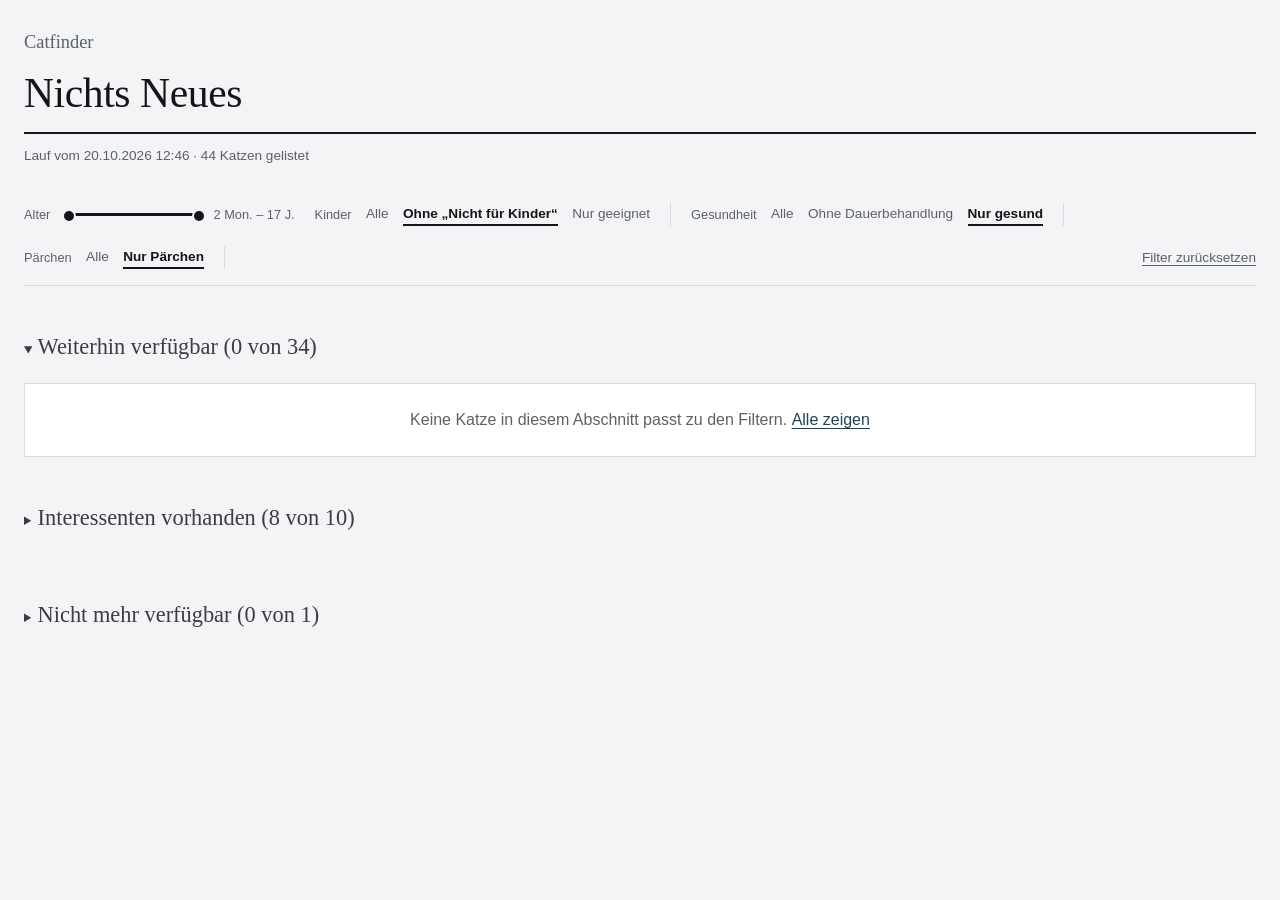
==== commit 4054530f: "chore: state & report aktualisiert [skip ci]" ====
--- a/docs/index.html
+++ b/docs/index.html
@@ -3,7 +3,7 @@
 <head>
 <meta charset="utf-8">
 <meta name="viewport" content="width=device-width, initial-scale=1">
-<title>Catfinder — 19.10.2026 12:46</title>
+<title>Catfinder — 20.10.2026 12:46</title>
 <style>
 * { box-sizing: border-box; }
 :root {
@@ -119,9 +119,9 @@
 <body>
 <header>
   <p class="brand">Catfinder</p>
-  <h1 class="today"><span class="today-n">Nichts Neues</span></h1><p class="today-avail"><span>Weiterhin verfügbar und passend:</span><span><span class="dot" style="background:#c9880a"></span>6 Nur ältere Kinder</span></p>
+  <h1 class="today"><span class="today-n">Nichts Neues</span></h1>
   <div class="stats">
-    Lauf vom 19.10.2026 12:46 · 45 Katzen gelistet · keine verschwunden<span id="visibleCount" aria-live="polite"></span>
+    Lauf vom 20.10.2026 12:46 · 44 Katzen gelistet<span id="visibleCount" aria-live="polite"></span>
   </div>
 </header>
 <main>
@@ -288,7 +288,7 @@
   document.addEventListener('DOMContentLoaded',update);
 })();
 </script>
-<details class="sect" open><summary><h2 class="group">Weiterhin verfügbar (<span class="cnt">40</span>)</h2></summary><div class="grid">
+<details class="sect" open><summary><h2 class="group">Weiterhin verfügbar (<span class="cnt">34</span>)</h2></summary><div class="grid">
     <div class="card" data-cid="262471" data-age-months="11" data-rating="geeignet" data-companions="0" data-health="erwaehnt" data-name="COOKIE" data-partner="">
       <img src="https://assets-tiervermittlung.tierschutzverein-muenchen.de/262471-1-134363681939245265.jpg" alt="" loading="lazy" onerror="this.outerHTML='<div class=&quot;nophoto&quot;>Foto nicht geladen</div>'">
       <div class="body">
@@ -298,7 +298,7 @@
         <div class="labels"><span class="lab" style="background:#1e7a35;border-color:#1e7a35;color:#ffffff">Kinder geeignet</span><span class="lab" style="background:var(--card);border-color:#8a5c00;color:#8a5c00">Gesundheit beachten</span></div>
         <div class="health" style="color:#8a5c00;border-color:#c9880a">Cookie sollte noch etwas zunehmen.</div>
         <div class="reason">Cookie eignet sich gut für Familien mit Kindern.</div>
-        <div class="foot"><span>seit 5 Tagen gelistet</span>
+        <div class="foot"><span>seit 6 Tagen gelistet</span>
           <a href="https://tierschutzverein-muenchen.de/tiervermittlung/tierheim/katzen/262471" target="_blank" rel="noopener" aria-label="Steckbrief von COOKIE (neuer Tab)">Steckbrief &rarr;</a></div>
       </div>
     </div>
@@ -311,7 +311,7 @@
         <div class="labels"><span class="lab" style="background:#1e7a35;border-color:#1e7a35;color:#ffffff">Kinder geeignet</span><span class="lab" style="background:var(--card);border-color:#8a5c00;color:#8a5c00">Gesundheit beachten</span></div>
         <div class="health" style="color:#8a5c00;border-color:#c9880a">Beckenfraktur, die derzeit noch verheilen muss; darf aktuell nicht springen.</div>
         <div class="reason">Elfie ist grundsätzlich auch für eine Familie geeignet.</div>
-        <div class="foot"><span>seit 12 Tagen gelistet</span>
+        <div class="foot"><span>seit 13 Tagen gelistet</span>
           <a href="https://tierschutzverein-muenchen.de/tiervermittlung/tierheim/katzen/262815" target="_blank" rel="noopener" aria-label="Steckbrief von ELFIE (neuer Tab)">Steckbrief &rarr;</a></div>
       </div>
     </div>
@@ -324,7 +324,7 @@
         <div class="labels"><span class="lab" style="background:#6b6560;border-color:#6b6560;color:#ffffff">Keine Angabe</span><span class="lab" style="background:var(--card);border-color:#8a5c00;color:#8a5c00">Gesundheit beachten</span></div>
         <div class="health" style="color:#8a5c00;border-color:#c9880a">Zahnsanierung anstehend</div>
         <div class="reason">Der Text trifft keine explizite Aussage zur Kinderverträglichkeit; es wird nur erwähnt, dass beide Katzen sehr ängstlich, schüchtern und scheu sind und geduldige Menschen benötigen.</div>
-        <div class="foot"><span>seit 12 Tagen gelistet</span>
+        <div class="foot"><span>seit 13 Tagen gelistet</span>
           <a href="https://tierschutzverein-muenchen.de/tiervermittlung/tierheim/katzen/263546" target="_blank" rel="noopener" aria-label="Steckbrief von JOLIE (neuer Tab)">Steckbrief &rarr;</a></div>
       </div>
     </div>
@@ -337,7 +337,7 @@
         <div class="labels"><span class="lab" style="background:#6b6560;border-color:#6b6560;color:#ffffff">Keine Angabe</span><span class="lab" style="background:var(--card);border-color:#8a5c00;color:#8a5c00">Gesundheit beachten</span></div>
         <div class="health" style="color:#8a5c00;border-color:#c9880a">Zahnsanierung steht noch an.</div>
         <div class="reason">Der Text trifft keine explizite Aussage zur Eignung für Kinder; die Anforderung nach &#x27;ruhigem und liebendem Zuhause&#x27; und &#x27;geduldigen Menschen&#x27; sind Vermittlungsmarker, keine Kindereignungsaussage.</div>
-        <div class="foot"><span>seit 12 Tagen gelistet</span>
+        <div class="foot"><span>seit 13 Tagen gelistet</span>
           <a href="https://tierschutzverein-muenchen.de/tiervermittlung/tierheim/katzen/263548" target="_blank" rel="noopener" aria-label="Steckbrief von MALU (neuer Tab)">Steckbrief &rarr;</a></div>
       </div>
     </div>
@@ -350,7 +350,7 @@
         <div class="labels"><span class="lab" style="background:#6b6560;border-color:#6b6560;color:#ffffff">Keine Angabe</span><span class="lab" style="background:var(--card);border-color:#8a5c00;color:#8a5c00">Gesundheit beachten</span></div>
         <div class="health" style="color:#8a5c00;border-color:#c9880a">Zicky muss noch etwas abnehmen, damit sie wieder rundum fit und gesund durchs Leben gehen kann.</div>
         <div class="reason">Der Steckbrief trifft keine Aussage zur Eignung für Kinder.</div>
-        <div class="foot"><span>seit 33 Tagen gelistet</span>
+        <div class="foot"><span>seit 34 Tagen gelistet</span>
           <a href="https://tierschutzverein-muenchen.de/tiervermittlung/tierheim/katzen/263615" target="_blank" rel="noopener" aria-label="Steckbrief von ZICKY (neuer Tab)">Steckbrief &rarr;</a></div>
       </div>
     </div>
@@ -363,7 +363,7 @@
         <div class="labels"><span class="lab" style="background:#c9880a;border-color:#c9880a;color:#17150f">Nur ältere Kinder</span><span class="lab" style="background:var(--card);border-color:#145c26;color:#145c26">Keine Erkrankung bekannt</span></div>
         <div class="health"></div>
         <div class="reason">Für Familien mit Kindern eignen sie sich ab einem etwas größeren Alter.</div>
-        <div class="foot"><span>seit 2 Tagen gelistet</span>
+        <div class="foot"><span>seit 3 Tagen gelistet</span>
           <a href="https://tierschutzverein-muenchen.de/tiervermittlung/tierheim/katzen/261102" target="_blank" rel="noopener" aria-label="Steckbrief von GIZMO (neuer Tab)">Steckbrief &rarr;</a></div>
       </div>
     </div>
@@ -376,7 +376,7 @@
         <div class="labels"><span class="lab" style="background:#c9880a;border-color:#c9880a;color:#17150f">Nur ältere Kinder</span><span class="lab" style="background:var(--card);border-color:#8a5c00;color:#8a5c00">Gesundheit beachten</span></div>
         <div class="health" style="color:#8a5c00;border-color:#c9880a">Leicht erhöhte Nierenwerte in der Vergangenheit, bei letzter Kontrolluntersuchung wieder im Normalbereich, erhält spezielles Nierenfutter und braucht alle sechs Monate tierärztliche Kontrolle.</div>
         <div class="reason">Wie bei <strong>GIZMO</strong>.</div>
-        <div class="foot"><span>seit 2 Tagen gelistet</span>
+        <div class="foot"><span>seit 3 Tagen gelistet</span>
           <a href="https://tierschutzverein-muenchen.de/tiervermittlung/tierheim/katzen/261105" target="_blank" rel="noopener" aria-label="Steckbrief von PASHA (neuer Tab)">Steckbrief &rarr;</a></div>
       </div>
     </div>
@@ -389,60 +389,8 @@
         <div class="labels"><span class="lab" style="background:#c9880a;border-color:#c9880a;color:#17150f">Nur ältere Kinder</span><span class="lab" style="background:var(--card);border-color:#971616;color:#971616">Dauerbehandlung nötig</span></div>
         <div class="health" style="color:#971616;border-color:#c62020">Verdacht auf Tumor oder chronische Entzündungen, ausgeprägte Kniearthrosen mit monatlicher Schmerzmittelspritze, Bauchspeicheldrüsenunterfunktion, Schilddrüsenüberfunktion, Bluthochdruck.</div>
         <div class="reason">Kinder sollten mindestens 14 Jahre alt sein und Verständnis für seine Bedürfnisse mitbringen.</div>
-        <div class="foot"><span>seit 2 Tagen gelistet</span>
+        <div class="foot"><span>seit 3 Tagen gelistet</span>
           <a href="https://tierschutzverein-muenchen.de/tiervermittlung/tierheim/katzen/262123" target="_blank" rel="noopener" aria-label="Steckbrief von JANNIS (neuer Tab)">Steckbrief &rarr;</a></div>
-      </div>
-    </div>
-    <div class="card" data-cid="263659" data-age-months="2" data-rating="aeltere_kinder" data-companions="2" data-health="keine" data-name="CAPO-EIRA" data-partner="KARATE-KID">
-      <img src="https://assets-tiervermittlung.tierschutzverein-muenchen.de/263659-1-134363692890846429.jpg" alt="" loading="lazy" onerror="this.outerHTML='<div class=&quot;nophoto&quot;>Foto nicht geladen</div>'">
-      <div class="body">
-        <div class="name"><h3>CAPO-EIRA</h3></div>
-        <div class="meta">2 Monate</div>
-        <div class="status"><span class="partner">Pärchen mit <strong>KARATE-KID</strong></span></div>
-        <div class="labels"><span class="lab" style="background:#c9880a;border-color:#c9880a;color:#17150f">Nur ältere Kinder</span><span class="lab" style="background:var(--card);border-color:#145c26;color:#145c26">Keine Erkrankung bekannt</span></div>
-        <div class="health"></div>
-        <div class="reason">Die beiden eignen sich für Familien mit Kindern, sofern diese bereits gelernt haben, geduldig und respektvoll mit Tieren umzugehen und ihnen die nötige Zeit und Ruhe zum Ankommen lassen.</div>
-        <div class="foot"><span>seit 5 Tagen gelistet</span>
-          <a href="https://tierschutzverein-muenchen.de/tiervermittlung/tierheim/katzen/263659" target="_blank" rel="noopener" aria-label="Steckbrief von CAPO-EIRA (neuer Tab)">Steckbrief &rarr;</a></div>
-      </div>
-    </div>
-    <div class="card" data-cid="263662" data-age-months="2" data-rating="aeltere_kinder" data-companions="2" data-health="keine" data-name="KARATE-KID" data-partner="CAPO-EIRA">
-      <img src="https://assets-tiervermittlung.tierschutzverein-muenchen.de/263662-1-134363693792279652.jpg" alt="" loading="lazy" onerror="this.outerHTML='<div class=&quot;nophoto&quot;>Foto nicht geladen</div>'">
-      <div class="body">
-        <div class="name"><h3>KARATE-KID</h3></div>
-        <div class="meta">2 Monate</div>
-        <div class="status"><span class="partner">Pärchen mit <strong>CAPO-EIRA</strong></span></div>
-        <div class="labels"><span class="lab" style="background:#c9880a;border-color:#c9880a;color:#17150f">Nur ältere Kinder</span><span class="lab" style="background:var(--card);border-color:#145c26;color:#145c26">Keine Erkrankung bekannt</span></div>
-        <div class="health"></div>
-        <div class="reason">Wie bei <strong>CAPO-EIRA</strong>.</div>
-        <div class="foot"><span>seit 5 Tagen gelistet</span>
-          <a href="https://tierschutzverein-muenchen.de/tiervermittlung/tierheim/katzen/263662" target="_blank" rel="noopener" aria-label="Steckbrief von KARATE-KID (neuer Tab)">Steckbrief &rarr;</a></div>
-      </div>
-    </div>
-    <div class="card" data-cid="263658" data-age-months="2" data-rating="aeltere_kinder" data-companions="2" data-health="keine" data-name="JIU-JITSU" data-partner="TAEK-VAN-DO">
-      <img src="https://assets-tiervermittlung.tierschutzverein-muenchen.de/263658-1-134363686401902153.jpg" alt="" loading="lazy" onerror="this.outerHTML='<div class=&quot;nophoto&quot;>Foto nicht geladen</div>'">
-      <div class="body">
-        <div class="name"><h3>JIU-JITSU</h3></div>
-        <div class="meta">2 Monate</div>
-        <div class="status"><span class="partner">Pärchen mit <strong>TAEK-VAN-DO</strong></span></div>
-        <div class="labels"><span class="lab" style="background:#c9880a;border-color:#c9880a;color:#17150f">Nur ältere Kinder</span><span class="lab" style="background:var(--card);border-color:#145c26;color:#145c26">Keine Erkrankung bekannt</span></div>
-        <div class="health"></div>
-        <div class="reason">Die beiden eignen sich gut für Familien mit Kindern, sofern diese geduldig sind und einen respektvollen Umgang mit Tieren kennen.</div>
-        <div class="foot"><span>seit 5 Tagen gelistet</span>
-          <a href="https://tierschutzverein-muenchen.de/tiervermittlung/tierheim/katzen/263658" target="_blank" rel="noopener" aria-label="Steckbrief von JIU-JITSU (neuer Tab)">Steckbrief &rarr;</a></div>
-      </div>
-    </div>
-    <div class="card" data-cid="263661" data-age-months="2" data-rating="aeltere_kinder" data-companions="2" data-health="keine" data-name="TAEK-VAN-DO" data-partner="JIU-JITSU">
-      <img src="https://assets-tiervermittlung.tierschutzverein-muenchen.de/263661-1-134363694374153057.jpg" alt="" loading="lazy" onerror="this.outerHTML='<div class=&quot;nophoto&quot;>Foto nicht geladen</div>'">
-      <div class="body">
-        <div class="name"><h3>TAEK-VAN-DO</h3></div>
-        <div class="meta">2 Monate</div>
-        <div class="status"><span class="partner">Pärchen mit <strong>JIU-JITSU</strong></span></div>
-        <div class="labels"><span class="lab" style="background:#c9880a;border-color:#c9880a;color:#17150f">Nur ältere Kinder</span><span class="lab" style="background:var(--card);border-color:#145c26;color:#145c26">Keine Erkrankung bekannt</span></div>
-        <div class="health"></div>
-        <div class="reason">Wie bei <strong>JIU-JITSU</strong>.</div>
-        <div class="foot"><span>seit 5 Tagen gelistet</span>
-          <a href="https://tierschutzverein-muenchen.de/tiervermittlung/tierheim/katzen/263661" target="_blank" rel="noopener" aria-label="Steckbrief von TAEK-VAN-DO (neuer Tab)">Steckbrief &rarr;</a></div>
       </div>
     </div>
     <div class="card" data-cid="262903" data-age-months="4" data-rating="aeltere_kinder" data-companions="2" data-health="dauerbehandlung" data-name="ASUKA" data-partner="SHINJI">
@@ -454,7 +402,7 @@
         <div class="labels"><span class="lab" style="background:#c9880a;border-color:#c9880a;color:#17150f">Nur ältere Kinder</span><span class="lab" style="background:var(--card);border-color:#971616;color:#971616">Dauerbehandlung nötig</span></div>
         <div class="health" style="color:#971616;border-color:#c62020">Katzenschnupfen, Asuka derzeit aufgrund ihrer Augen in Behandlung, Behandlung muss fortgeführt werden.</div>
         <div class="reason">Asuka und Shinji sind grundsätzlich familiengeeignet und können gerne zu Kindern ab etwa 10 Jahren ziehen.</div>
-        <div class="foot"><span>seit 12 Tagen gelistet</span>
+        <div class="foot"><span>seit 13 Tagen gelistet</span>
           <a href="https://tierschutzverein-muenchen.de/tiervermittlung/tierheim/katzen/262903" target="_blank" rel="noopener" aria-label="Steckbrief von ASUKA (neuer Tab)">Steckbrief &rarr;</a></div>
       </div>
     </div>
@@ -467,7 +415,7 @@
         <div class="labels"><span class="lab" style="background:#c9880a;border-color:#c9880a;color:#17150f">Nur ältere Kinder</span><span class="lab" style="background:var(--card);border-color:#8a5c00;color:#8a5c00">Gesundheit beachten</span></div>
         <div class="health" style="color:#8a5c00;border-color:#c9880a">Katzenschnupfen, Behandlung erforderlich.</div>
         <div class="reason">Grundsätzlich familiengeeignet und können gerne zu Kindern ab etwa 10 Jahren ziehen, wobei die Kinder verständnisvoll mit den beiden umgehen sollten.</div>
-        <div class="foot"><span>seit 12 Tagen gelistet</span>
+        <div class="foot"><span>seit 13 Tagen gelistet</span>
           <a href="https://tierschutzverein-muenchen.de/tiervermittlung/tierheim/katzen/262905" target="_blank" rel="noopener" aria-label="Steckbrief von SHINJI (neuer Tab)">Steckbrief &rarr;</a></div>
       </div>
     </div>
@@ -480,7 +428,7 @@
         <div class="labels"><span class="lab" style="background:#c9880a;border-color:#c9880a;color:#17150f">Nur ältere Kinder</span><span class="lab" style="background:var(--card);border-color:#8a5c00;color:#8a5c00">Gesundheit beachten</span></div>
         <div class="health" style="color:#8a5c00;border-color:#c9880a">Chronischer Schnupfen und dauerhaft geschädigtes linkes Auge durch Schnupferinfektion im jungen Alter.</div>
         <div class="reason">Eine Vermittlung in eine Familie mit Kindern ab 8 Jahren ist für die beiden gut vorstellbar.</div>
-        <div class="foot"><span>seit 12 Tagen gelistet</span>
+        <div class="foot"><span>seit 13 Tagen gelistet</span>
           <a href="https://tierschutzverein-muenchen.de/tiervermittlung/tierheim/katzen/263098" target="_blank" rel="noopener" aria-label="Steckbrief von BAMBOO (neuer Tab)">Steckbrief &rarr;</a></div>
       </div>
     </div>
@@ -493,7 +441,7 @@
         <div class="labels"><span class="lab" style="background:#c9880a;border-color:#c9880a;color:#17150f">Nur ältere Kinder</span><span class="lab" style="background:var(--card);border-color:#8a5c00;color:#8a5c00">Gesundheit beachten</span></div>
         <div class="health" style="color:#8a5c00;border-color:#c9880a">Chronischer Schnupfen.</div>
         <div class="reason">Wie bei <strong>BAMBOO</strong>.</div>
-        <div class="foot"><span>seit 12 Tagen gelistet</span>
+        <div class="foot"><span>seit 13 Tagen gelistet</span>
           <a href="https://tierschutzverein-muenchen.de/tiervermittlung/tierheim/katzen/262967" target="_blank" rel="noopener" aria-label="Steckbrief von REI (neuer Tab)">Steckbrief &rarr;</a></div>
       </div>
     </div>
@@ -506,7 +454,7 @@
         <div class="labels"><span class="lab" style="background:#c9880a;border-color:#c9880a;color:#17150f">Nur ältere Kinder</span><span class="lab" style="background:var(--card);border-color:#145c26;color:#145c26">Keine Erkrankung bekannt</span></div>
         <div class="health"></div>
         <div class="reason">Wir können uns die beiden auch in einer Familie mit Kindern ab 10 Jahren vorstellen, sofern es sich um ein ruhiges und verständnisvolles Zuhause handelt.</div>
-        <div class="foot"><span>seit 17 Tagen gelistet</span>
+        <div class="foot"><span>seit 18 Tagen gelistet</span>
           <a href="https://tierschutzverein-muenchen.de/tiervermittlung/tierheim/katzen/262324" target="_blank" rel="noopener" aria-label="Steckbrief von MIMI-SUN (neuer Tab)">Steckbrief &rarr;</a></div>
       </div>
     </div>
@@ -519,7 +467,7 @@
         <div class="labels"><span class="lab" style="background:#c9880a;border-color:#c9880a;color:#17150f">Nur ältere Kinder</span><span class="lab" style="background:var(--card);border-color:#971616;color:#971616">Dauerbehandlung nötig</span></div>
         <div class="health" style="color:#971616;border-color:#c62020">Silver leidet an einem fortgeschrittenen Darmtumor und nimmt notwendige Medikamente problemlos.</div>
         <div class="reason">Wie bei <strong>MIMI-SUN</strong>.</div>
-        <div class="foot"><span>seit 17 Tagen gelistet</span>
+        <div class="foot"><span>seit 18 Tagen gelistet</span>
           <a href="https://tierschutzverein-muenchen.de/tiervermittlung/tierheim/katzen/262327" target="_blank" rel="noopener" aria-label="Steckbrief von SILVER (neuer Tab)">Steckbrief &rarr;</a></div>
       </div>
     </div>
@@ -532,34 +480,8 @@
         <div class="labels"><span class="lab" style="background:#c9880a;border-color:#c9880a;color:#17150f">Nur ältere Kinder</span><span class="lab" style="background:var(--card);border-color:#971616;color:#971616">Dauerbehandlung nötig</span></div>
         <div class="health" style="color:#971616;border-color:#c62020">Spezielles Futter zur Gewichtsreduktion und Futterzusatz zur Unterstützung der Blase; Patellaluxation auf der linken Seite</div>
         <div class="reason">Molly eignet sich gut für eine Familie mit Kindern ab 6 Jahren</div>
-        <div class="foot"><span>seit 33 Tagen gelistet</span>
+        <div class="foot"><span>seit 34 Tagen gelistet</span>
           <a href="https://tierschutzverein-muenchen.de/tiervermittlung/tierheim/katzen/261963" target="_blank" rel="noopener" aria-label="Steckbrief von MOLLY (neuer Tab)">Steckbrief &rarr;</a></div>
-      </div>
-    </div>
-    <div class="card" data-cid="263623" data-age-months="3" data-rating="aeltere_kinder" data-companions="2" data-health="keine" data-name="BROOKLYN" data-partner="QUEENS">
-      <img src="https://assets-tiervermittlung.tierschutzverein-muenchen.de/263623-1-134333394436832789.jpg" alt="" loading="lazy" onerror="this.outerHTML='<div class=&quot;nophoto&quot;>Foto nicht geladen</div>'">
-      <div class="body">
-        <div class="name"><h3>BROOKLYN</h3></div>
-        <div class="meta">3 Monate</div>
-        <div class="status"><span class="partner">Pärchen mit <strong>QUEENS</strong></span></div>
-        <div class="labels"><span class="lab" style="background:#c9880a;border-color:#c9880a;color:#17150f">Nur ältere Kinder</span><span class="lab" style="background:var(--card);border-color:#145c26;color:#145c26">Keine Erkrankung bekannt</span></div>
-        <div class="health"></div>
-        <div class="reason">Größere, verständnisvolle Kinder können sich die Betreuer vorstellen, sofern sie den beiden ihren Rückzugsraum lassen und sie nicht bedrängen.</div>
-        <div class="foot"><span>seit 41 Tagen gelistet</span>
-          <a href="https://tierschutzverein-muenchen.de/tiervermittlung/tierheim/katzen/263623" target="_blank" rel="noopener" aria-label="Steckbrief von BROOKLYN (neuer Tab)">Steckbrief &rarr;</a></div>
-      </div>
-    </div>
-    <div class="card" data-cid="263622" data-age-months="5" data-rating="aeltere_kinder" data-companions="2" data-health="keine" data-name="QUEENS" data-partner="BROOKLYN">
-      <img src="https://assets-tiervermittlung.tierschutzverein-muenchen.de/263622-1-134333394436832789.jpg" alt="" loading="lazy" onerror="this.outerHTML='<div class=&quot;nophoto&quot;>Foto nicht geladen</div>'">
-      <div class="body">
-        <div class="name"><h3>QUEENS</h3></div>
-        <div class="meta">5 Monate</div>
-        <div class="status"><span class="partner">Pärchen mit <strong>BROOKLYN</strong></span></div>
-        <div class="labels"><span class="lab" style="background:#c9880a;border-color:#c9880a;color:#17150f">Nur ältere Kinder</span><span class="lab" style="background:var(--card);border-color:#145c26;color:#145c26">Keine Erkrankung bekannt</span></div>
-        <div class="health"></div>
-        <div class="reason">Größere, ruhige Kinder sind im neuen Zuhause denkbar, sofern sie die Grenzen der Katzen zuverlässig respektieren.</div>
-        <div class="foot"><span>seit 41 Tagen gelistet</span>
-          <a href="https://tierschutzverein-muenchen.de/tiervermittlung/tierheim/katzen/263622" target="_blank" rel="noopener" aria-label="Steckbrief von QUEENS (neuer Tab)">Steckbrief &rarr;</a></div>
       </div>
     </div>
     <div class="card" data-cid="262531" data-age-months="24" data-rating="aeltere_kinder" data-companions="0" data-health="keine" data-name="TIGERLILLY" data-partner="">
@@ -571,7 +493,7 @@
         <div class="labels"><span class="lab" style="background:#c9880a;border-color:#c9880a;color:#17150f">Nur ältere Kinder</span><span class="lab" style="background:var(--card);border-color:#145c26;color:#145c26">Keine Erkrankung bekannt</span></div>
         <div class="health"></div>
         <div class="reason">Wir wünschen uns für Tigerlilly ein liebevolles und ruhiges Zuhause mit größeren Kindern ab etwa 13 Jahren, die Verständnis dafür haben, dass sie etwas Zeit benötigt, um Vertrauen zu fassen.</div>
-        <div class="foot"><span>seit 63 Tagen gelistet</span>
+        <div class="foot"><span>seit 64 Tagen gelistet</span>
           <a href="https://tierschutzverein-muenchen.de/tiervermittlung/tierheim/katzen/262531" target="_blank" rel="noopener" aria-label="Steckbrief von TIGERLILLY (neuer Tab)">Steckbrief &rarr;</a></div>
       </div>
     </div>
@@ -584,7 +506,7 @@
         <div class="labels"><span class="lab" style="background:#c9880a;border-color:#c9880a;color:#17150f">Nur ältere Kinder</span><span class="lab" style="background:var(--card);border-color:#971616;color:#971616">Dauerbehandlung nötig</span></div>
         <div class="health" style="color:#971616;border-color:#c62020">Blasenprobleme mit dauerhaftem Spezialfutter Urinary, Hüftprobleme mit Schmerzmitteln, teilweise Unsauberkeit mit Kot aufgrund von Schmerzen.</div>
         <div class="reason">Größere Kinder ab etwa 12 Jahren können wir uns in ihrem neuen Zuhause vorstellen, sofern sie den beiden die nötige Ruhe und Zeit zum Eingewöhnen geben.</div>
-        <div class="foot"><span>seit 65 Tagen gelistet</span>
+        <div class="foot"><span>seit 66 Tagen gelistet</span>
           <a href="https://tierschutzverein-muenchen.de/tiervermittlung/tierheim/katzen/263410" target="_blank" rel="noopener" aria-label="Steckbrief von DORI (neuer Tab)">Steckbrief &rarr;</a></div>
       </div>
     </div>
@@ -597,7 +519,7 @@
         <div class="labels"><span class="lab" style="background:#c9880a;border-color:#c9880a;color:#17150f">Nur ältere Kinder</span><span class="lab" style="background:var(--card);border-color:#971616;color:#971616">Dauerbehandlung nötig</span></div>
         <div class="health" style="color:#971616;border-color:#c62020">Blasenprobleme mit dauerhaftem Spezialfutter Urinary und Hüftprobleme mit Schmerzmitteln.</div>
         <div class="reason">Wie bei <strong>DORI</strong>.</div>
-        <div class="foot"><span>seit 65 Tagen gelistet</span>
+        <div class="foot"><span>seit 66 Tagen gelistet</span>
           <a href="https://tierschutzverein-muenchen.de/tiervermittlung/tierheim/katzen/263409" target="_blank" rel="noopener" aria-label="Steckbrief von POPPY (neuer Tab)">Steckbrief &rarr;</a></div>
       </div>
     </div>
@@ -610,7 +532,7 @@
         <div class="labels"><span class="lab" style="background:#c9880a;border-color:#c9880a;color:#17150f">Nur ältere Kinder</span><span class="lab" style="background:var(--card);border-color:#8a5c00;color:#8a5c00">Gesundheit beachten</span></div>
         <div class="health" style="color:#8a5c00;border-color:#c9880a">Toxoplasmose, positiv getestet und ausbehandelt, leichte neurologische Auffälligkeiten.</div>
         <div class="reason">Größere Kinder ab 16 Jahren sind für sie in Ordnung, sofern sie einen ruhigen Umgang mit Tieren gewohnt sind.</div>
-        <div class="foot"><span>seit 73 Tagen gelistet</span>
+        <div class="foot"><span>seit 74 Tagen gelistet</span>
           <a href="https://tierschutzverein-muenchen.de/tiervermittlung/tierheim/katzen/260205" target="_blank" rel="noopener" aria-label="Steckbrief von BAZI (neuer Tab)">Steckbrief &rarr;</a></div>
       </div>
     </div>
@@ -623,7 +545,7 @@
         <div class="labels"><span class="lab" style="background:#c9880a;border-color:#c9880a;color:#17150f">Nur ältere Kinder</span><span class="lab" style="background:var(--card);border-color:#971616;color:#971616">Dauerbehandlung nötig</span></div>
         <div class="health" style="color:#971616;border-color:#c62020">FIV-positiv und chronisch entzündliche Darmerkrankung (IBD), benötigt sensitiv geeignetes Futter.</div>
         <div class="reason">Aufgrund ihrer anfänglichen Unsicherheit und ihrer Geräuschempfindlichkeit sollten Kinder im Haushalt bereits größer und verständnisvoll sein.</div>
-        <div class="foot"><span>seit 73 Tagen gelistet</span>
+        <div class="foot"><span>seit 74 Tagen gelistet</span>
           <a href="https://tierschutzverein-muenchen.de/tiervermittlung/tierheim/katzen/256408" target="_blank" rel="noopener" aria-label="Steckbrief von MINI (neuer Tab)">Steckbrief &rarr;</a></div>
       </div>
     </div>
@@ -636,7 +558,7 @@
         <div class="labels"><span class="lab" style="background:#c9880a;border-color:#c9880a;color:#17150f">Nur ältere Kinder</span><span class="lab" style="background:var(--card);border-color:#971616;color:#971616">Dauerbehandlung nötig</span></div>
         <div class="health" style="color:#971616;border-color:#c62020">Felines Asthma, benötigt zweimal täglich ein Asthmaspray.</div>
         <div class="reason">Sie eignen sich gut für Familien mit Kindern ab 6 Jahren, die bereits verstehen, wie man respektvoll mit Tieren umgeht.</div>
-        <div class="foot"><span>seit 130 Tagen gelistet</span>
+        <div class="foot"><span>seit 131 Tagen gelistet</span>
           <a href="https://tierschutzverein-muenchen.de/tiervermittlung/tierheim/katzen/261949" target="_blank" rel="noopener" aria-label="Steckbrief von DUMAN (neuer Tab)">Steckbrief &rarr;</a></div>
       </div>
     </div>
@@ -649,7 +571,7 @@
         <div class="labels"><span class="lab" style="background:#c9880a;border-color:#c9880a;color:#17150f">Nur ältere Kinder</span><span class="lab" style="background:var(--card);border-color:#145c26;color:#145c26">Keine Erkrankung bekannt</span></div>
         <div class="health"></div>
         <div class="reason">Wie bei <strong>DUMAN</strong>.</div>
-        <div class="foot"><span>seit 130 Tagen gelistet</span>
+        <div class="foot"><span>seit 131 Tagen gelistet</span>
           <a href="https://tierschutzverein-muenchen.de/tiervermittlung/tierheim/katzen/261948" target="_blank" rel="noopener" aria-label="Steckbrief von PAMUK (neuer Tab)">Steckbrief &rarr;</a></div>
       </div>
     </div>
@@ -662,7 +584,7 @@
         <div class="labels"><span class="lab" style="background:#c9880a;border-color:#c9880a;color:#17150f">Nur ältere Kinder</span><span class="lab" style="background:var(--card);border-color:#971616;color:#971616">Dauerbehandlung nötig</span></div>
         <div class="health" style="color:#971616;border-color:#c62020">Epilepsie, benötigt dreimal täglich zu festen Zeiten Medikamente; Probleme beim Kot- und Urinabsatz, benötigt unterstützende Futterzusätze.</div>
         <div class="reason">Sie eignet sich gut für Familien mit Kindern ab 15 Jahren, da sie ein eher ausgeglichenes Umfeld bevorzugt.</div>
-        <div class="foot"><span>seit 164 Tagen gelistet</span>
+        <div class="foot"><span>seit 165 Tagen gelistet</span>
           <a href="https://tierschutzverein-muenchen.de/tiervermittlung/tierheim/katzen/255562" target="_blank" rel="noopener" aria-label="Steckbrief von MIU-MIU (neuer Tab)">Steckbrief &rarr;</a></div>
       </div>
     </div>
@@ -675,7 +597,7 @@
         <div class="labels"><span class="lab" style="background:#c9880a;border-color:#c9880a;color:#17150f">Nur ältere Kinder</span><span class="lab" style="background:var(--card);border-color:#8a5c00;color:#8a5c00">Gesundheit beachten</span></div>
         <div class="health" style="color:#8a5c00;border-color:#c9880a">Positiv auf Mycoplasmen sowie Herpes und Calici Viren getestet, aktuell jedoch symptomfrei; benötigt magenschonendes Futter.</div>
         <div class="reason">Die beiden eignen sich für Familien mit Kindern ab 10 Jahren, die den respektvollen Umgang mit Tieren kennen und verstehen.</div>
-        <div class="foot"><span>seit 184 Tagen gelistet</span>
+        <div class="foot"><span>seit 185 Tagen gelistet</span>
           <a href="https://tierschutzverein-muenchen.de/tiervermittlung/tierheim/katzen/256395" target="_blank" rel="noopener" aria-label="Steckbrief von RAFFAELO (neuer Tab)">Steckbrief &rarr;</a></div>
       </div>
     </div>
@@ -688,7 +610,7 @@
         <div class="labels"><span class="lab" style="background:#c9880a;border-color:#c9880a;color:#17150f">Nur ältere Kinder</span><span class="lab" style="background:var(--card);border-color:#8a5c00;color:#8a5c00">Gesundheit beachten</span></div>
         <div class="health" style="color:#8a5c00;border-color:#c9880a">Positiv auf Mycoplasmen sowie Herpes und Calici Viren getestet, aktuell jedoch symptomfrei; benötigt magenschonendes Futter.</div>
         <div class="reason">Wie bei <strong>RAFFAELO</strong>.</div>
-        <div class="foot"><span>seit 184 Tagen gelistet</span>
+        <div class="foot"><span>seit 185 Tagen gelistet</span>
           <a href="https://tierschutzverein-muenchen.de/tiervermittlung/tierheim/katzen/255715" target="_blank" rel="noopener" aria-label="Steckbrief von TWINGO (neuer Tab)">Steckbrief &rarr;</a></div>
       </div>
     </div>
@@ -701,7 +623,7 @@
         <div class="labels"><span class="lab" style="background:#c62020;border-color:#c62020;color:#ffffff">Nicht für Kinder</span><span class="lab" style="background:var(--card);border-color:#971616;color:#971616">Dauerbehandlung nötig</span></div>
         <div class="health" style="color:#971616;border-color:#c62020">Leberprobleme, erhält Medikamente und unterstützende Futterzusätze für die Bauchspeicheldrüse; benötigt spezielles Monoprotein-Futter mit Känguru.</div>
         <div class="reason">Elli sucht ein ruhiges, kinderfreies Zuhause.</div>
-        <div class="foot"><span>seit 42 Tagen gelistet</span>
+        <div class="foot"><span>seit 43 Tagen gelistet</span>
           <a href="https://tierschutzverein-muenchen.de/tiervermittlung/tierheim/katzen/263390" target="_blank" rel="noopener" aria-label="Steckbrief von ELLI (neuer Tab)">Steckbrief &rarr;</a></div>
       </div>
     </div>
@@ -714,7 +636,7 @@
         <div class="labels"><span class="lab" style="background:#c62020;border-color:#c62020;color:#ffffff">Nicht für Kinder</span><span class="lab" style="background:var(--card);border-color:#8a5c00;color:#8a5c00">Gesundheit beachten</span></div>
         <div class="health" style="color:#8a5c00;border-color:#c9880a">Rassetypische Veranlagung für schmerzhafte Veränderungen des Bewegungsapparates, derzeit in tierärztlicher Abklärung.</div>
         <div class="reason">Für Inci suchen wir ein ruhiges Zuhause ohne Kinder.</div>
-        <div class="foot"><span>seit 73 Tagen gelistet</span>
+        <div class="foot"><span>seit 74 Tagen gelistet</span>
           <a href="https://tierschutzverein-muenchen.de/tiervermittlung/tierheim/katzen/262238" target="_blank" rel="noopener" aria-label="Steckbrief von INCI (neuer Tab)">Steckbrief &rarr;</a></div>
       </div>
     </div>
@@ -727,7 +649,7 @@
         <div class="labels"><span class="lab" style="background:#c62020;border-color:#c62020;color:#ffffff">Nicht für Kinder</span><span class="lab" style="background:var(--card);border-color:#145c26;color:#145c26">Keine Erkrankung bekannt</span></div>
         <div class="health"></div>
         <div class="reason">Kinder sollten nicht in seinem neuen Zuhause leben.</div>
-        <div class="foot"><span>seit 73 Tagen gelistet</span>
+        <div class="foot"><span>seit 74 Tagen gelistet</span>
           <a href="https://tierschutzverein-muenchen.de/tiervermittlung/tierheim/katzen/262397" target="_blank" rel="noopener" aria-label="Steckbrief von ZERO (neuer Tab)">Steckbrief &rarr;</a></div>
       </div>
     </div>
@@ -740,12 +662,12 @@
         <div class="labels"><span class="lab" style="background:#c62020;border-color:#c62020;color:#ffffff">Nicht für Kinder</span><span class="lab" style="background:var(--card);border-color:#145c26;color:#145c26">Keine Erkrankung bekannt</span></div>
         <div class="health"></div>
         <div class="reason">Bella sucht ein ruhiges Zuhause ohne Kinder bei katzenerfahrenen Menschen.</div>
-        <div class="foot"><span>seit 173 Tagen gelistet</span>
+        <div class="foot"><span>seit 174 Tagen gelistet</span>
           <a href="https://tierschutzverein-muenchen.de/tiervermittlung/tierheim/katzen/260880" target="_blank" rel="noopener" aria-label="Steckbrief von BELLA (neuer Tab)">Steckbrief &rarr;</a></div>
       </div>
     </div>
     <div class="card" data-cid="242724" data-age-months="84" data-rating="nicht_geeignet" data-companions="0" data-health="keine" data-name="PEPPI" data-partner="">
-      <img src="https://assets-tiervermittlung.tierschutzverein-muenchen.de/242724-1-133862521652766182.jpg" alt="" loading="lazy" onerror="this.outerHTML='<div class=&quot;nophoto&quot;>Foto nicht geladen</div>'">
+      <img src="https://assets-tiervermittlung.tierschutzverein-muenchen.de/242724-1-134368859017398170.jpg" alt="" loading="lazy" onerror="this.outerHTML='<div class=&quot;nophoto&quot;>Foto nicht geladen</div>'">
       <div class="body">
         <div class="name"><h3>PEPPI</h3></div>
         <div class="meta">7 Jahre</div>
@@ -753,7 +675,7 @@
         <div class="labels"><span class="lab" style="background:#c62020;border-color:#c62020;color:#ffffff">Nicht für Kinder</span><span class="lab" style="background:var(--card);border-color:#145c26;color:#145c26">Keine Erkrankung bekannt</span></div>
         <div class="health"></div>
         <div class="reason">Auch Kinder sollten im neuen Zuhause nicht vorhanden sein.</div>
-        <div class="foot"><span>seit 179 Tagen gelistet</span>
+        <div class="foot"><span>seit 180 Tagen gelistet</span>
           <a href="https://tierschutzverein-muenchen.de/tiervermittlung/tierheim/katzen/242724" target="_blank" rel="noopener" aria-label="Steckbrief von PEPPI (neuer Tab)">Steckbrief &rarr;</a></div>
       </div>
     </div>
@@ -766,7 +688,7 @@
         <div class="labels"><span class="lab" style="background:#c62020;border-color:#c62020;color:#ffffff">Nicht für Kinder</span><span class="lab" style="background:var(--card);border-color:#8a5c00;color:#8a5c00">Gesundheit beachten</span></div>
         <div class="health" style="color:#8a5c00;border-color:#c9880a">neigt zu Übergewicht, muss noch etwas abnehmen</div>
         <div class="reason">suchen wir für sie präferiert einen Einzelplatz in einem Haushalt ohne Kinder</div>
-        <div class="foot"><span>seit 184 Tagen gelistet</span>
+        <div class="foot"><span>seit 185 Tagen gelistet</span>
           <a href="https://tierschutzverein-muenchen.de/tiervermittlung/tierheim/katzen/255223" target="_blank" rel="noopener" aria-label="Steckbrief von PFU (neuer Tab)">Steckbrief &rarr;</a></div>
       </div>
     </div>
@@ -779,7 +701,7 @@
         <div class="labels"><span class="lab" style="background:#c62020;border-color:#c62020;color:#ffffff">Nicht für Kinder</span><span class="lab" style="background:var(--card);border-color:#971616;color:#971616">Dauerbehandlung nötig</span></div>
         <div class="health" style="color:#971616;border-color:#c62020">Probleme mit Oxalatkristallen sowie Blasenentzündungen, benötigt angepasste Diät und Aufmerksamkeit; Unterstützung bei Fell- und Augenpflege.</div>
         <div class="reason">Für Schneckerl suchen wir ein ruhiges Zuhause ohne Kinder, da sie mit Trubel und Unruhe nicht gut zurechtkommt.</div>
-        <div class="foot"><span>seit 184 Tagen gelistet</span>
+        <div class="foot"><span>seit 185 Tagen gelistet</span>
           <a href="https://tierschutzverein-muenchen.de/tiervermittlung/tierheim/katzen/260884" target="_blank" rel="noopener" aria-label="Steckbrief von SCHNECKERL (neuer Tab)">Steckbrief &rarr;</a></div>
       </div>
     </div>
@@ -792,7 +714,7 @@
         <div class="labels"><span class="lab" style="background:#c62020;border-color:#c62020;color:#ffffff">Nicht für Kinder</span><span class="lab" style="background:var(--card);border-color:#145c26;color:#145c26">Keine Erkrankung bekannt</span></div>
         <div class="health"></div>
         <div class="reason">Sie sucht ein ruhiges Zuhause ohne andere Katzen und ohne Kinder, da sie mit beidem nicht gut zurechtkommt.</div>
-        <div class="foot"><span>seit 184 Tagen gelistet</span>
+        <div class="foot"><span>seit 185 Tagen gelistet</span>
           <a href="https://tierschutzverein-muenchen.de/tiervermittlung/tierheim/katzen/254724" target="_blank" rel="noopener" aria-label="Steckbrief von SUCUK (neuer Tab)">Steckbrief &rarr;</a></div>
       </div>
     </div>
@@ -805,10 +727,10 @@
         <div class="labels"><span class="lab" style="background:#c62020;border-color:#c62020;color:#ffffff">Nicht für Kinder</span><span class="lab" style="background:var(--card);border-color:#971616;color:#971616">Dauerbehandlung nötig</span></div>
         <div class="health" style="color:#971616;border-color:#c62020">Futtermittelallergie mit Spezialfutter erforderlich; Bluthochdruck mit täglicher Tablettenmedikation.</div>
         <div class="reason">Ein ruhiges, erfahrenes Zuhause ohne Kinder ist ideal für diesen besonderen Kater.</div>
-        <div class="foot"><span>seit 184 Tagen gelistet</span>
+        <div class="foot"><span>seit 185 Tagen gelistet</span>
           <a href="https://tierschutzverein-muenchen.de/tiervermittlung/tierheim/katzen/251280" target="_blank" rel="noopener" aria-label="Steckbrief von WALLACE (neuer Tab)">Steckbrief &rarr;</a></div>
       </div>
-    </div></div></details><details class="sect"><summary><h2 class="group">Interessenten vorhanden (<span class="cnt">5</span>)</h2></summary><div class="grid">
+    </div></div></details><details class="sect"><summary><h2 class="group">Interessenten vorhanden (<span class="cnt">10</span>)</h2></summary><div class="grid">
     <div class="card" data-cid="263433" data-age-months="24" data-rating="geeignet" data-companions="2" data-health="keine" data-name="GORDO" data-partner="PLASTIKA">
       <img src="https://assets-tiervermittlung.tierschutzverein-muenchen.de/263433-1-134346289600568145.jpg" alt="" loading="lazy" onerror="this.outerHTML='<div class=&quot;nophoto&quot;>Foto nicht geladen</div>'">
       <div class="body">
@@ -818,7 +740,7 @@
         <div class="labels"><span class="lab lab-best" style="background:#1e7a35;border-color:#1e7a35;color:#ffffff">Geeignet und gesund</span></div>
         <div class="health"></div>
         <div class="reason">Plastika und Gordo sind familiengeeignet und mit ihrer offenen und lebhaften Art bringen sie viel Freude in ihr neues Zuhause.</div>
-        <div class="foot"><span>seit 20 Tagen gelistet</span>
+        <div class="foot"><span>seit 21 Tagen gelistet</span>
           <a href="https://tierschutzverein-muenchen.de/tiervermittlung/tierheim/katzen/263433" target="_blank" rel="noopener" aria-label="Steckbrief von GORDO (neuer Tab)">Steckbrief &rarr;</a></div>
       </div>
     </div>
@@ -831,7 +753,7 @@
         <div class="labels"><span class="lab lab-best" style="background:#1e7a35;border-color:#1e7a35;color:#ffffff">Geeignet und gesund</span></div>
         <div class="health"></div>
         <div class="reason">Wie bei <strong>GORDO</strong>.</div>
-        <div class="foot"><span>seit 20 Tagen gelistet</span>
+        <div class="foot"><span>seit 21 Tagen gelistet</span>
           <a href="https://tierschutzverein-muenchen.de/tiervermittlung/tierheim/katzen/263580" target="_blank" rel="noopener" aria-label="Steckbrief von PLASTIKA (neuer Tab)">Steckbrief &rarr;</a></div>
       </div>
     </div>
@@ -844,21 +766,86 @@
         <div class="labels"><span class="lab" style="background:#1e7a35;border-color:#1e7a35;color:#ffffff">Kinder geeignet</span><span class="lab" style="background:var(--card);border-color:#8a5c00;color:#8a5c00">Gesundheit beachten</span></div>
         <div class="health" style="color:#8a5c00;border-color:#c9880a">Sunshine hat keine Zähne mehr.</div>
         <div class="reason">Sie eignet sich auch für eine Familie.</div>
-        <div class="foot"><span>seit 41 Tagen gelistet</span>
+        <div class="foot"><span>seit 42 Tagen gelistet</span>
           <a href="https://tierschutzverein-muenchen.de/tiervermittlung/tierheim/katzen/263428" target="_blank" rel="noopener" aria-label="Steckbrief von SUNSHINE (neuer Tab)">Steckbrief &rarr;</a></div>
       </div>
     </div>
-    <div class="card" data-cid="263761" data-age-months="12" data-rating="aeltere_kinder" data-companions="0" data-health="keine" data-name="MINNOS" data-partner="">
-      <img src="https://assets-tiervermittlung.tierschutzverein-muenchen.de/263761-1-134340181290170851.jpg" alt="" loading="lazy" onerror="this.outerHTML='<div class=&quot;nophoto&quot;>Foto nicht geladen</div>'">
-      <div class="body">
-        <div class="name"><h3>MINNOS</h3></div>
-        <div class="meta">1 Jahr</div>
-        <div class="status"><span class="badge-int">Interessenten vorhanden</span></div>
-        <div class="labels"><span class="lab" style="background:#c9880a;border-color:#c9880a;color:#17150f">Nur ältere Kinder</span><span class="lab" style="background:var(--card);border-color:#145c26;color:#145c26">Keine Erkrankung bekannt</span></div>
-        <div class="health"></div>
-        <div class="reason">Größere, verständnisvolle Kinder sind jedoch denkbar, da Minnos geräuschempfindlich ist und es in seinem Zuhause nicht zu turbulent zugehen sollte.</div>
-        <div class="foot"><span>seit 33 Tagen gelistet</span>
-          <a href="https://tierschutzverein-muenchen.de/tiervermittlung/tierheim/katzen/263761" target="_blank" rel="noopener" aria-label="Steckbrief von MINNOS (neuer Tab)">Steckbrief &rarr;</a></div>
+    <div class="card" data-cid="263659" data-age-months="2" data-rating="aeltere_kinder" data-companions="2" data-health="keine" data-name="CAPO-EIRA" data-partner="KARATE-KID">
+      <img src="https://assets-tiervermittlung.tierschutzverein-muenchen.de/263659-1-134363692890846429.jpg" alt="" loading="lazy" onerror="this.outerHTML='<div class=&quot;nophoto&quot;>Foto nicht geladen</div>'">
+      <div class="body">
+        <div class="name"><h3>CAPO-EIRA</h3></div>
+        <div class="meta">2 Monate</div>
+        <div class="status"><span class="partner">Pärchen mit <strong>KARATE-KID</strong></span><span class="badge-int">Interessenten vorhanden</span></div>
+        <div class="labels"><span class="lab" style="background:#c9880a;border-color:#c9880a;color:#17150f">Nur ältere Kinder</span><span class="lab" style="background:var(--card);border-color:#145c26;color:#145c26">Keine Erkrankung bekannt</span></div>
+        <div class="health"></div>
+        <div class="reason">Die beiden eignen sich für Familien mit Kindern, sofern diese bereits gelernt haben, geduldig und respektvoll mit Tieren umzugehen und ihnen die nötige Zeit und Ruhe zum Ankommen lassen.</div>
+        <div class="foot"><span>seit 6 Tagen gelistet</span>
+          <a href="https://tierschutzverein-muenchen.de/tiervermittlung/tierheim/katzen/263659" target="_blank" rel="noopener" aria-label="Steckbrief von CAPO-EIRA (neuer Tab)">Steckbrief &rarr;</a></div>
+      </div>
+    </div>
+    <div class="card" data-cid="263662" data-age-months="2" data-rating="aeltere_kinder" data-companions="2" data-health="keine" data-name="KARATE-KID" data-partner="CAPO-EIRA">
+      <img src="https://assets-tiervermittlung.tierschutzverein-muenchen.de/263662-1-134363693792279652.jpg" alt="" loading="lazy" onerror="this.outerHTML='<div class=&quot;nophoto&quot;>Foto nicht geladen</div>'">
+      <div class="body">
+        <div class="name"><h3>KARATE-KID</h3></div>
+        <div class="meta">2 Monate</div>
+        <div class="status"><span class="partner">Pärchen mit <strong>CAPO-EIRA</strong></span><span class="badge-int">Interessenten vorhanden</span></div>
+        <div class="labels"><span class="lab" style="background:#c9880a;border-color:#c9880a;color:#17150f">Nur ältere Kinder</span><span class="lab" style="background:var(--card);border-color:#145c26;color:#145c26">Keine Erkrankung bekannt</span></div>
+        <div class="health"></div>
+        <div class="reason">Wie bei <strong>CAPO-EIRA</strong>.</div>
+        <div class="foot"><span>seit 6 Tagen gelistet</span>
+          <a href="https://tierschutzverein-muenchen.de/tiervermittlung/tierheim/katzen/263662" target="_blank" rel="noopener" aria-label="Steckbrief von KARATE-KID (neuer Tab)">Steckbrief &rarr;</a></div>
+      </div>
+    </div>
+    <div class="card" data-cid="263658" data-age-months="2" data-rating="aeltere_kinder" data-companions="2" data-health="keine" data-name="JIU-JITSU" data-partner="TAEK-VAN-DO">
+      <img src="https://assets-tiervermittlung.tierschutzverein-muenchen.de/263658-1-134363686401902153.jpg" alt="" loading="lazy" onerror="this.outerHTML='<div class=&quot;nophoto&quot;>Foto nicht geladen</div>'">
+      <div class="body">
+        <div class="name"><h3>JIU-JITSU</h3></div>
+        <div class="meta">2 Monate</div>
+        <div class="status"><span class="partner">Pärchen mit <strong>TAEK-VAN-DO</strong></span><span class="badge-int">Interessenten vorhanden</span></div>
+        <div class="labels"><span class="lab" style="background:#c9880a;border-color:#c9880a;color:#17150f">Nur ältere Kinder</span><span class="lab" style="background:var(--card);border-color:#145c26;color:#145c26">Keine Erkrankung bekannt</span></div>
+        <div class="health"></div>
+        <div class="reason">Die beiden eignen sich gut für Familien mit Kindern, sofern diese geduldig sind und einen respektvollen Umgang mit Tieren kennen.</div>
+        <div class="foot"><span>seit 6 Tagen gelistet</span>
+          <a href="https://tierschutzverein-muenchen.de/tiervermittlung/tierheim/katzen/263658" target="_blank" rel="noopener" aria-label="Steckbrief von JIU-JITSU (neuer Tab)">Steckbrief &rarr;</a></div>
+      </div>
+    </div>
+    <div class="card" data-cid="263661" data-age-months="2" data-rating="aeltere_kinder" data-companions="2" data-health="keine" data-name="TAEK-VAN-DO" data-partner="JIU-JITSU">
+      <img src="https://assets-tiervermittlung.tierschutzverein-muenchen.de/263661-1-134363694374153057.jpg" alt="" loading="lazy" onerror="this.outerHTML='<div class=&quot;nophoto&quot;>Foto nicht geladen</div>'">
+      <div class="body">
+        <div class="name"><h3>TAEK-VAN-DO</h3></div>
+        <div class="meta">2 Monate</div>
+        <div class="status"><span class="partner">Pärchen mit <strong>JIU-JITSU</strong></span><span class="badge-int">Interessenten vorhanden</span></div>
+        <div class="labels"><span class="lab" style="background:#c9880a;border-color:#c9880a;color:#17150f">Nur ältere Kinder</span><span class="lab" style="background:var(--card);border-color:#145c26;color:#145c26">Keine Erkrankung bekannt</span></div>
+        <div class="health"></div>
+        <div class="reason">Wie bei <strong>JIU-JITSU</strong>.</div>
+        <div class="foot"><span>seit 6 Tagen gelistet</span>
+          <a href="https://tierschutzverein-muenchen.de/tiervermittlung/tierheim/katzen/263661" target="_blank" rel="noopener" aria-label="Steckbrief von TAEK-VAN-DO (neuer Tab)">Steckbrief &rarr;</a></div>
+      </div>
+    </div>
+    <div class="card" data-cid="263623" data-age-months="3" data-rating="aeltere_kinder" data-companions="2" data-health="keine" data-name="BROOKLYN" data-partner="QUEENS">
+      <img src="https://assets-tiervermittlung.tierschutzverein-muenchen.de/263623-1-134333394436832789.jpg" alt="" loading="lazy" onerror="this.outerHTML='<div class=&quot;nophoto&quot;>Foto nicht geladen</div>'">
+      <div class="body">
+        <div class="name"><h3>BROOKLYN</h3></div>
+        <div class="meta">3 Monate</div>
+        <div class="status"><span class="partner">Pärchen mit <strong>QUEENS</strong></span><span class="badge-int">Interessenten vorhanden</span></div>
+        <div class="labels"><span class="lab" style="background:#c9880a;border-color:#c9880a;color:#17150f">Nur ältere Kinder</span><span class="lab" style="background:var(--card);border-color:#145c26;color:#145c26">Keine Erkrankung bekannt</span></div>
+        <div class="health"></div>
+        <div class="reason">Größere, verständnisvolle Kinder können sich die Betreuer vorstellen, sofern sie den beiden ihren Rückzugsraum lassen und sie nicht bedrängen.</div>
+        <div class="foot"><span>seit 42 Tagen gelistet</span>
+          <a href="https://tierschutzverein-muenchen.de/tiervermittlung/tierheim/katzen/263623" target="_blank" rel="noopener" aria-label="Steckbrief von BROOKLYN (neuer Tab)">Steckbrief &rarr;</a></div>
+      </div>
+    </div>
+    <div class="card" data-cid="263622" data-age-months="5" data-rating="aeltere_kinder" data-companions="2" data-health="keine" data-name="QUEENS" data-partner="BROOKLYN">
+      <img src="https://assets-tiervermittlung.tierschutzverein-muenchen.de/263622-1-134333394436832789.jpg" alt="" loading="lazy" onerror="this.outerHTML='<div class=&quot;nophoto&quot;>Foto nicht geladen</div>'">
+      <div class="body">
+        <div class="name"><h3>QUEENS</h3></div>
+        <div class="meta">5 Monate</div>
+        <div class="status"><span class="partner">Pärchen mit <strong>BROOKLYN</strong></span><span class="badge-int">Interessenten vorhanden</span></div>
+        <div class="labels"><span class="lab" style="background:#c9880a;border-color:#c9880a;color:#17150f">Nur ältere Kinder</span><span class="lab" style="background:var(--card);border-color:#145c26;color:#145c26">Keine Erkrankung bekannt</span></div>
+        <div class="health"></div>
+        <div class="reason">Größere, ruhige Kinder sind im neuen Zuhause denkbar, sofern sie die Grenzen der Katzen zuverlässig respektieren.</div>
+        <div class="foot"><span>seit 42 Tagen gelistet</span>
+          <a href="https://tierschutzverein-muenchen.de/tiervermittlung/tierheim/katzen/263622" target="_blank" rel="noopener" aria-label="Steckbrief von QUEENS (neuer Tab)">Steckbrief &rarr;</a></div>
       </div>
     </div>
     <div class="card" data-cid="263439" data-age-months="36" data-rating="aeltere_kinder" data-companions="0" data-health="erwaehnt" data-name="OBELIX" data-partner="">
@@ -870,8 +857,21 @@
         <div class="labels"><span class="lab" style="background:#c9880a;border-color:#c9880a;color:#17150f">Nur ältere Kinder</span><span class="lab" style="background:var(--card);border-color:#8a5c00;color:#8a5c00">Gesundheit beachten</span></div>
         <div class="health" style="color:#8a5c00;border-color:#c9880a">Obelix ist aktuell etwas zu kräftig und muss Gewicht verlieren, benötigt kalorienreduziertes Futter.</div>
         <div class="reason">Für Obelix können wir uns ein Zuhause mit größeren, verständnisvollen Kindern vorstellen.</div>
-        <div class="foot"><span>seit 42 Tagen gelistet</span>
+        <div class="foot"><span>seit 43 Tagen gelistet</span>
           <a href="https://tierschutzverein-muenchen.de/tiervermittlung/tierheim/katzen/263439" target="_blank" rel="noopener" aria-label="Steckbrief von OBELIX (neuer Tab)">Steckbrief &rarr;</a></div>
+      </div>
+    </div></div></details><details class="sect"><summary><h2 class="group">Nicht mehr verfügbar (<span class="cnt">1</span>)</h2></summary><div class="grid">
+    <div class="card gone" data-cid="263761" data-age-months="12" data-rating="aeltere_kinder" data-companions="0" data-health="keine" data-name="MINNOS" data-partner="">
+      <img src="https://assets-tiervermittlung.tierschutzverein-muenchen.de/263761-1-134340181290170851.jpg" alt="" loading="lazy" onerror="this.outerHTML='<div class=&quot;nophoto&quot;>Foto nicht geladen</div>'">
+      <div class="body">
+        <div class="name"><h3>MINNOS</h3></div>
+        <div class="meta">1 Jahr</div>
+        <div class="status"><span class="badge-int">Interessenten vorhanden</span></div>
+        <div class="labels"><span class="lab" style="background:#c9880a;border-color:#c9880a;color:#17150f">Nur ältere Kinder</span><span class="lab" style="background:var(--card);border-color:#145c26;color:#145c26">Keine Erkrankung bekannt</span></div>
+        <div class="health"></div>
+        <div class="reason">Größere, verständnisvolle Kinder sind jedoch denkbar, da Minnos geräuschempfindlich ist und es in seinem Zuhause nicht zu turbulent zugehen sollte.</div>
+        <div class="foot"><span></span>
+          <a href="https://tierschutzverein-muenchen.de/tiervermittlung/tierheim/katzen/263761" target="_blank" rel="noopener" aria-label="Steckbrief von MINNOS (neuer Tab)">Steckbrief &rarr;</a></div>
       </div>
     </div></div></details>
 </main>
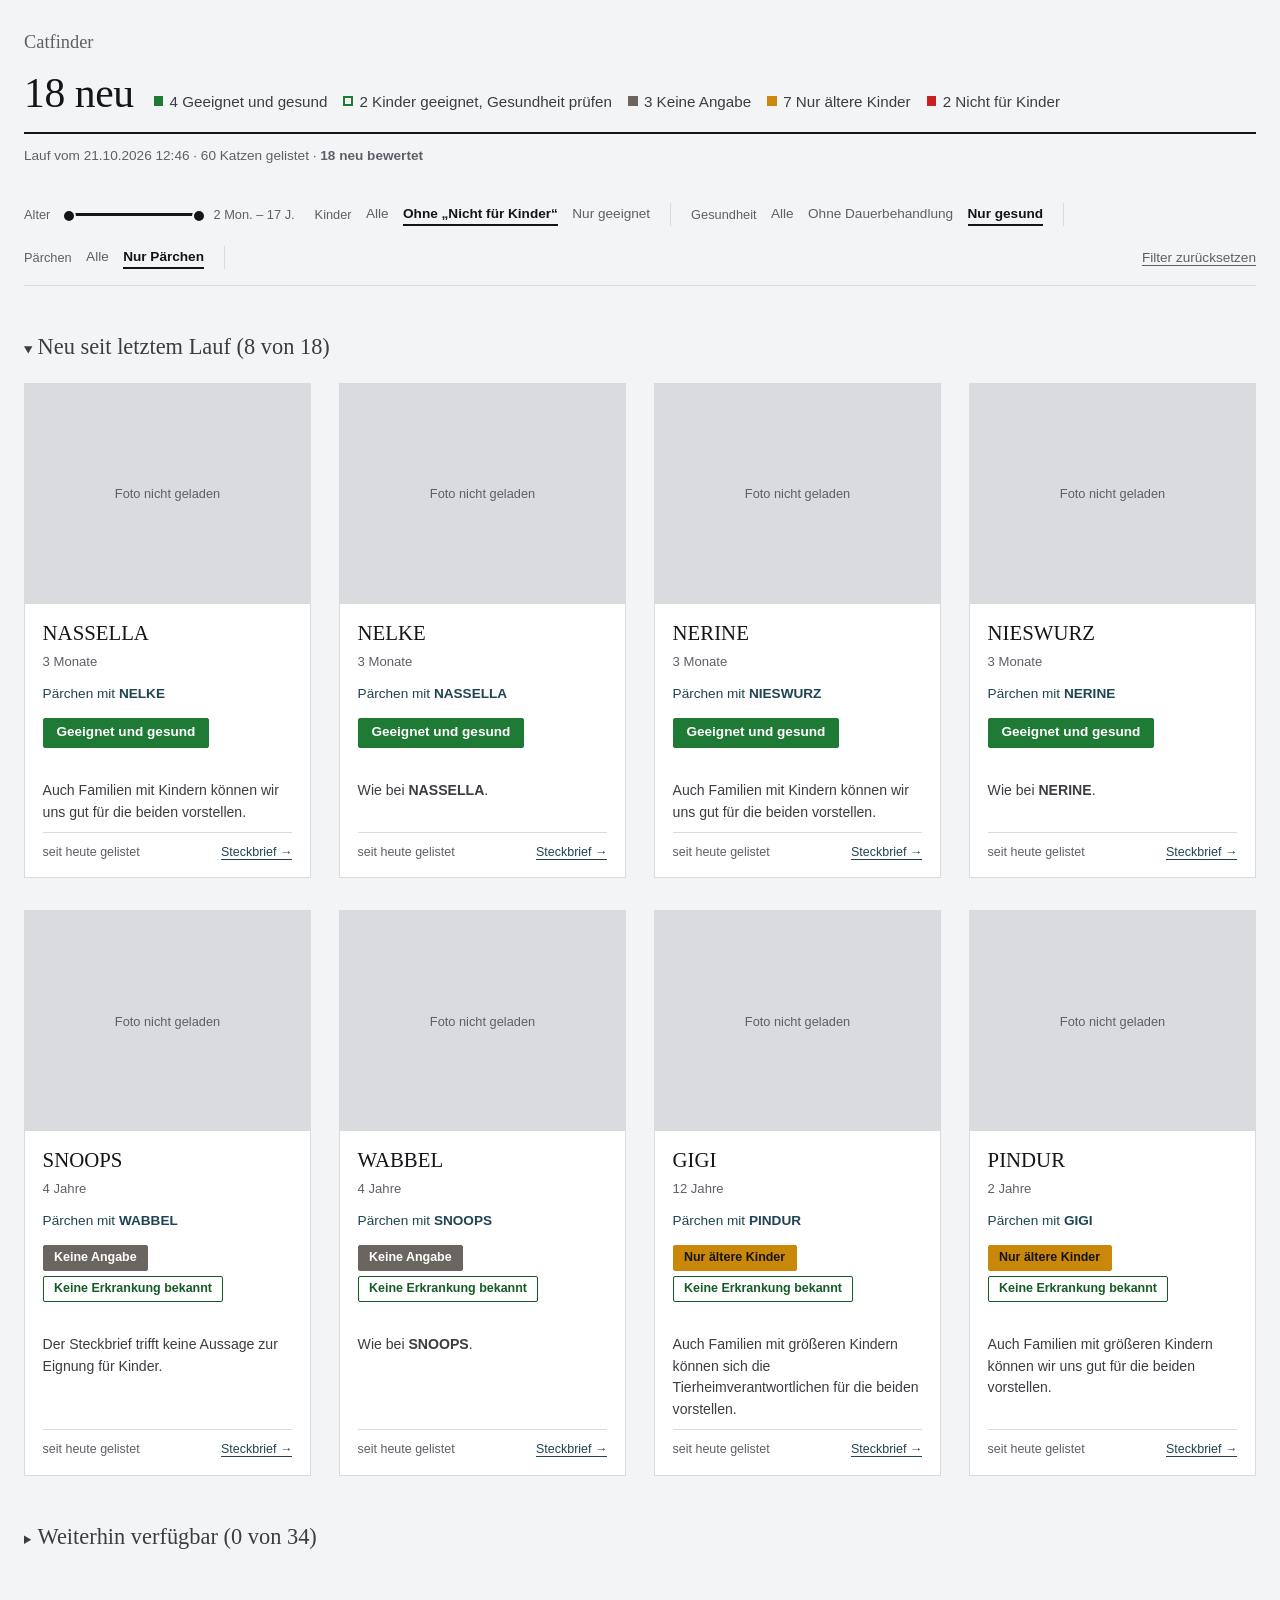
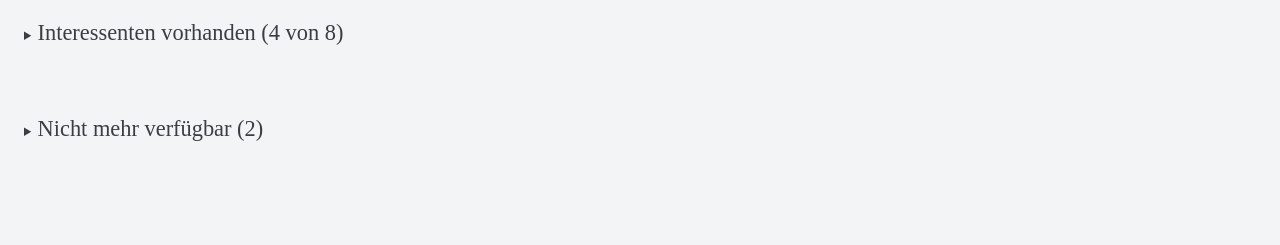
==== commit f8b79ecf: "chore: state & report aktualisiert [skip ci]" ====
--- a/docs/index.html
+++ b/docs/index.html
@@ -3,7 +3,7 @@
 <head>
 <meta charset="utf-8">
 <meta name="viewport" content="width=device-width, initial-scale=1">
-<title>Catfinder — 20.10.2026 12:46</title>
+<title>Catfinder — 21.10.2026 12:46</title>
 <style>
 * { box-sizing: border-box; }
 :root {
@@ -119,9 +119,9 @@
 <body>
 <header>
   <p class="brand">Catfinder</p>
-  <h1 class="today"><span class="today-n">Nichts Neues</span></h1>
+  <h1 class="today"><span class="today-n">18 neu</span><span class="today-mix"><span><span class="dot" style="background:#1e7a35"></span>4 Geeignet und gesund</span><span><span class="dot" style="border:2px solid #1e7a35"></span>2 Kinder geeignet, Gesundheit prüfen</span><span><span class="dot" style="background:#6b6560"></span>3 Keine Angabe</span><span><span class="dot" style="background:#c9880a"></span>7 Nur ältere Kinder</span><span><span class="dot" style="background:#c62020"></span>2 Nicht für Kinder</span></span></h1>
   <div class="stats">
-    Lauf vom 20.10.2026 12:46 · 44 Katzen gelistet<span id="visibleCount" aria-live="polite"></span>
+    Lauf vom 21.10.2026 12:46 · 60 Katzen gelistet · <strong>18 neu bewertet</strong><span id="visibleCount" aria-live="polite"></span>
   </div>
 </header>
 <main>
@@ -288,7 +288,241 @@
   document.addEventListener('DOMContentLoaded',update);
 })();
 </script>
-<details class="sect" open><summary><h2 class="group">Weiterhin verfügbar (<span class="cnt">34</span>)</h2></summary><div class="grid">
+<details class="sect" open><summary><h2 class="group">Neu seit letztem Lauf (<span class="cnt">18</span>)</h2></summary><div class="grid">
+    <div class="card" data-cid="264002" data-age-months="60" data-rating="geeignet" data-companions="0" data-health="erwaehnt" data-name="ENOLA" data-partner="">
+      <img src="https://assets-tiervermittlung.tierschutzverein-muenchen.de/264002-1-134369799371402996.jpg" alt="" loading="lazy" onerror="this.outerHTML='<div class=&quot;nophoto&quot;>Foto nicht geladen</div>'">
+      <div class="body">
+        <div class="name"><h3>ENOLA</h3></div>
+        <div class="meta">5 Jahre</div>
+        <div class="status"></div>
+        <div class="labels"><span class="lab" style="background:#1e7a35;border-color:#1e7a35;color:#ffffff">Kinder geeignet</span><span class="lab" style="background:var(--card);border-color:#8a5c00;color:#8a5c00">Gesundheit beachten</span></div>
+        <div class="health" style="color:#8a5c00;border-color:#c9880a">Muss noch etwas abnehmen und sollte auf ausgewogene, angepasste Ernährung achten.</div>
+        <div class="reason">Sie ist grundsätzlich für Familien geeignet und kann sich auch ein Zuhause mit Kindern vorstellen.</div>
+        <div class="foot"><span>seit heute gelistet</span>
+          <a href="https://tierschutzverein-muenchen.de/tiervermittlung/tierheim/katzen/264002" target="_blank" rel="noopener" aria-label="Steckbrief von ENOLA (neuer Tab)">Steckbrief &rarr;</a></div>
+      </div>
+    </div>
+    <div class="card" data-cid="264062" data-age-months="3" data-rating="geeignet" data-companions="2" data-health="keine" data-name="NASSELLA" data-partner="NELKE">
+      <img src="https://assets-tiervermittlung.tierschutzverein-muenchen.de/264062-1-134370444289099984.jpg" alt="" loading="lazy" onerror="this.outerHTML='<div class=&quot;nophoto&quot;>Foto nicht geladen</div>'">
+      <div class="body">
+        <div class="name"><h3>NASSELLA</h3></div>
+        <div class="meta">3 Monate</div>
+        <div class="status"><span class="partner">Pärchen mit <strong>NELKE</strong></span></div>
+        <div class="labels"><span class="lab lab-best" style="background:#1e7a35;border-color:#1e7a35;color:#ffffff">Geeignet und gesund</span></div>
+        <div class="health"></div>
+        <div class="reason">Auch Familien mit Kindern können wir uns gut für die beiden vorstellen.</div>
+        <div class="foot"><span>seit heute gelistet</span>
+          <a href="https://tierschutzverein-muenchen.de/tiervermittlung/tierheim/katzen/264062" target="_blank" rel="noopener" aria-label="Steckbrief von NASSELLA (neuer Tab)">Steckbrief &rarr;</a></div>
+      </div>
+    </div>
+    <div class="card" data-cid="264061" data-age-months="3" data-rating="geeignet" data-companions="2" data-health="keine" data-name="NELKE" data-partner="NASSELLA">
+      <img src="https://assets-tiervermittlung.tierschutzverein-muenchen.de/264061-1-134370450035266528.jpg" alt="" loading="lazy" onerror="this.outerHTML='<div class=&quot;nophoto&quot;>Foto nicht geladen</div>'">
+      <div class="body">
+        <div class="name"><h3>NELKE</h3></div>
+        <div class="meta">3 Monate</div>
+        <div class="status"><span class="partner">Pärchen mit <strong>NASSELLA</strong></span></div>
+        <div class="labels"><span class="lab lab-best" style="background:#1e7a35;border-color:#1e7a35;color:#ffffff">Geeignet und gesund</span></div>
+        <div class="health"></div>
+        <div class="reason">Wie bei <strong>NASSELLA</strong>.</div>
+        <div class="foot"><span>seit heute gelistet</span>
+          <a href="https://tierschutzverein-muenchen.de/tiervermittlung/tierheim/katzen/264061" target="_blank" rel="noopener" aria-label="Steckbrief von NELKE (neuer Tab)">Steckbrief &rarr;</a></div>
+      </div>
+    </div>
+    <div class="card" data-cid="264060" data-age-months="3" data-rating="geeignet" data-companions="2" data-health="keine" data-name="NERINE" data-partner="NIESWURZ">
+      <img src="https://assets-tiervermittlung.tierschutzverein-muenchen.de/264060-1-134370451776801483.jpg" alt="" loading="lazy" onerror="this.outerHTML='<div class=&quot;nophoto&quot;>Foto nicht geladen</div>'">
+      <div class="body">
+        <div class="name"><h3>NERINE</h3></div>
+        <div class="meta">3 Monate</div>
+        <div class="status"><span class="partner">Pärchen mit <strong>NIESWURZ</strong></span></div>
+        <div class="labels"><span class="lab lab-best" style="background:#1e7a35;border-color:#1e7a35;color:#ffffff">Geeignet und gesund</span></div>
+        <div class="health"></div>
+        <div class="reason">Auch Familien mit Kindern können wir uns gut für die beiden vorstellen.</div>
+        <div class="foot"><span>seit heute gelistet</span>
+          <a href="https://tierschutzverein-muenchen.de/tiervermittlung/tierheim/katzen/264060" target="_blank" rel="noopener" aria-label="Steckbrief von NERINE (neuer Tab)">Steckbrief &rarr;</a></div>
+      </div>
+    </div>
+    <div class="card" data-cid="264063" data-age-months="3" data-rating="geeignet" data-companions="2" data-health="keine" data-name="NIESWURZ" data-partner="NERINE">
+      <img src="https://assets-tiervermittlung.tierschutzverein-muenchen.de/264063-1-134370451225791184.jpg" alt="" loading="lazy" onerror="this.outerHTML='<div class=&quot;nophoto&quot;>Foto nicht geladen</div>'">
+      <div class="body">
+        <div class="name"><h3>NIESWURZ</h3></div>
+        <div class="meta">3 Monate</div>
+        <div class="status"><span class="partner">Pärchen mit <strong>NERINE</strong></span></div>
+        <div class="labels"><span class="lab lab-best" style="background:#1e7a35;border-color:#1e7a35;color:#ffffff">Geeignet und gesund</span></div>
+        <div class="health"></div>
+        <div class="reason">Wie bei <strong>NERINE</strong>.</div>
+        <div class="foot"><span>seit heute gelistet</span>
+          <a href="https://tierschutzverein-muenchen.de/tiervermittlung/tierheim/katzen/264063" target="_blank" rel="noopener" aria-label="Steckbrief von NIESWURZ (neuer Tab)">Steckbrief &rarr;</a></div>
+      </div>
+    </div>
+    <div class="card" data-cid="264018" data-age-months="72" data-rating="geeignet" data-companions="0" data-health="erwaehnt" data-name="TONI" data-partner="">
+      <img src="https://assets-tiervermittlung.tierschutzverein-muenchen.de/264018-1-134370453464836770.jpg" alt="" loading="lazy" onerror="this.outerHTML='<div class=&quot;nophoto&quot;>Foto nicht geladen</div>'">
+      <div class="body">
+        <div class="name"><h3>TONI</h3></div>
+        <div class="meta">6 Jahre</div>
+        <div class="status"></div>
+        <div class="labels"><span class="lab" style="background:#1e7a35;border-color:#1e7a35;color:#ffffff">Kinder geeignet</span><span class="lab" style="background:var(--card);border-color:#8a5c00;color:#8a5c00">Gesundheit beachten</span></div>
+        <div class="health" style="color:#8a5c00;border-color:#c9880a">Scottish-Fold-Rasse: erblich bedingte Knorpel- und Gelenkprobleme möglich, die mit Schmerzen verbunden sein können.</div>
+        <div class="reason">Auch Familien mit Kindern können wir uns gut für Toni vorstellen.</div>
+        <div class="foot"><span>seit heute gelistet</span>
+          <a href="https://tierschutzverein-muenchen.de/tiervermittlung/tierheim/katzen/264018" target="_blank" rel="noopener" aria-label="Steckbrief von TONI (neuer Tab)">Steckbrief &rarr;</a></div>
+      </div>
+    </div>
+    <div class="card" data-cid="263101" data-age-months="48" data-rating="unbekannt" data-companions="0" data-health="dauerbehandlung" data-name="ANKA" data-partner="">
+      <img src="https://assets-tiervermittlung.tierschutzverein-muenchen.de/263101-1-134370472822125177.jpg" alt="" loading="lazy" onerror="this.outerHTML='<div class=&quot;nophoto&quot;>Foto nicht geladen</div>'">
+      <div class="body">
+        <div class="name"><h3>ANKA</h3></div>
+        <div class="meta">4 Jahre</div>
+        <div class="status"></div>
+        <div class="labels"><span class="lab" style="background:#6b6560;border-color:#6b6560;color:#ffffff">Keine Angabe</span><span class="lab" style="background:var(--card);border-color:#971616;color:#971616">Dauerbehandlung nötig</span></div>
+        <div class="health" style="color:#971616;border-color:#c62020">Benötigt spezielles Futter auf Hirschbasis, das weiterhin gefüttert werden muss.</div>
+        <div class="reason">Der Steckbrief trifft keine explizite Aussage zu Kindern; die Anforderung nach &#x27;katzenerfahrenen Menschen&#x27; bezieht sich auf allgemeine Erfahrung, nicht spezifisch auf Kinderverträglichkeit.</div>
+        <div class="foot"><span>seit heute gelistet</span>
+          <a href="https://tierschutzverein-muenchen.de/tiervermittlung/tierheim/katzen/263101" target="_blank" rel="noopener" aria-label="Steckbrief von ANKA (neuer Tab)">Steckbrief &rarr;</a></div>
+      </div>
+    </div>
+    <div class="card" data-cid="263685" data-age-months="48" data-rating="unbekannt" data-companions="2" data-health="keine" data-name="SNOOPS" data-partner="WABBEL">
+      <img src="https://assets-tiervermittlung.tierschutzverein-muenchen.de/263685-1-134370465555279434.jpg" alt="" loading="lazy" onerror="this.outerHTML='<div class=&quot;nophoto&quot;>Foto nicht geladen</div>'">
+      <div class="body">
+        <div class="name"><h3>SNOOPS</h3></div>
+        <div class="meta">4 Jahre</div>
+        <div class="status"><span class="partner">Pärchen mit <strong>WABBEL</strong></span></div>
+        <div class="labels"><span class="lab" style="background:#6b6560;border-color:#6b6560;color:#ffffff">Keine Angabe</span><span class="lab" style="background:var(--card);border-color:#145c26;color:#145c26">Keine Erkrankung bekannt</span></div>
+        <div class="health"></div>
+        <div class="reason">Der Steckbrief trifft keine Aussage zur Eignung für Kinder.</div>
+        <div class="foot"><span>seit heute gelistet</span>
+          <a href="https://tierschutzverein-muenchen.de/tiervermittlung/tierheim/katzen/263685" target="_blank" rel="noopener" aria-label="Steckbrief von SNOOPS (neuer Tab)">Steckbrief &rarr;</a></div>
+      </div>
+    </div>
+    <div class="card" data-cid="263701" data-age-months="48" data-rating="unbekannt" data-companions="2" data-health="keine" data-name="WABBEL" data-partner="SNOOPS">
+      <img src="https://assets-tiervermittlung.tierschutzverein-muenchen.de/263701-1-134370463962956308.jpg" alt="" loading="lazy" onerror="this.outerHTML='<div class=&quot;nophoto&quot;>Foto nicht geladen</div>'">
+      <div class="body">
+        <div class="name"><h3>WABBEL</h3></div>
+        <div class="meta">4 Jahre</div>
+        <div class="status"><span class="partner">Pärchen mit <strong>SNOOPS</strong></span></div>
+        <div class="labels"><span class="lab" style="background:#6b6560;border-color:#6b6560;color:#ffffff">Keine Angabe</span><span class="lab" style="background:var(--card);border-color:#145c26;color:#145c26">Keine Erkrankung bekannt</span></div>
+        <div class="health"></div>
+        <div class="reason">Wie bei <strong>SNOOPS</strong>.</div>
+        <div class="foot"><span>seit heute gelistet</span>
+          <a href="https://tierschutzverein-muenchen.de/tiervermittlung/tierheim/katzen/263701" target="_blank" rel="noopener" aria-label="Steckbrief von WABBEL (neuer Tab)">Steckbrief &rarr;</a></div>
+      </div>
+    </div>
+    <div class="card" data-cid="263704" data-age-months="24" data-rating="aeltere_kinder" data-companions="0" data-health="erwaehnt" data-name="EMMARICH" data-partner="">
+      <img src="https://assets-tiervermittlung.tierschutzverein-muenchen.de/263704-1-134370471160255624.jpg" alt="" loading="lazy" onerror="this.outerHTML='<div class=&quot;nophoto&quot;>Foto nicht geladen</div>'">
+      <div class="body">
+        <div class="name"><h3>EMMARICH</h3></div>
+        <div class="meta">2 Jahre</div>
+        <div class="status"></div>
+        <div class="labels"><span class="lab" style="background:#c9880a;border-color:#c9880a;color:#17150f">Nur ältere Kinder</span><span class="lab" style="background:var(--card);border-color:#8a5c00;color:#8a5c00">Gesundheit beachten</span></div>
+        <div class="health" style="color:#8a5c00;border-color:#c9880a">Benötigt aufgrund seiner besonderen Ernährungsbedürfnisse spezielles Futter.</div>
+        <div class="reason">Auch eine Familie mit Kindern kommt für ihn infrage, sofern diese respektvoll und liebevoll mit ihm umgehen.</div>
+        <div class="foot"><span>seit heute gelistet</span>
+          <a href="https://tierschutzverein-muenchen.de/tiervermittlung/tierheim/katzen/263704" target="_blank" rel="noopener" aria-label="Steckbrief von EMMARICH (neuer Tab)">Steckbrief &rarr;</a></div>
+      </div>
+    </div>
+    <div class="card" data-cid="264479" data-age-months="144" data-rating="aeltere_kinder" data-companions="2" data-health="keine" data-name="GIGI" data-partner="PINDUR">
+      <img src="https://assets-tiervermittlung.tierschutzverein-muenchen.de/264479-1-134370454893567338.jpg" alt="" loading="lazy" onerror="this.outerHTML='<div class=&quot;nophoto&quot;>Foto nicht geladen</div>'">
+      <div class="body">
+        <div class="name"><h3>GIGI</h3></div>
+        <div class="meta">12 Jahre</div>
+        <div class="status"><span class="partner">Pärchen mit <strong>PINDUR</strong></span></div>
+        <div class="labels"><span class="lab" style="background:#c9880a;border-color:#c9880a;color:#17150f">Nur ältere Kinder</span><span class="lab" style="background:var(--card);border-color:#145c26;color:#145c26">Keine Erkrankung bekannt</span></div>
+        <div class="health"></div>
+        <div class="reason">Auch Familien mit größeren Kindern können sich die Tierheimverantwortlichen für die beiden vorstellen.</div>
+        <div class="foot"><span>seit heute gelistet</span>
+          <a href="https://tierschutzverein-muenchen.de/tiervermittlung/tierheim/katzen/264479" target="_blank" rel="noopener" aria-label="Steckbrief von GIGI (neuer Tab)">Steckbrief &rarr;</a></div>
+      </div>
+    </div>
+    <div class="card" data-cid="264480" data-age-months="24" data-rating="aeltere_kinder" data-companions="2" data-health="keine" data-name="PINDUR" data-partner="GIGI">
+      <img src="https://assets-tiervermittlung.tierschutzverein-muenchen.de/264480-1-134370456381503491.jpg" alt="" loading="lazy" onerror="this.outerHTML='<div class=&quot;nophoto&quot;>Foto nicht geladen</div>'">
+      <div class="body">
+        <div class="name"><h3>PINDUR</h3></div>
+        <div class="meta">2 Jahre</div>
+        <div class="status"><span class="partner">Pärchen mit <strong>GIGI</strong></span></div>
+        <div class="labels"><span class="lab" style="background:#c9880a;border-color:#c9880a;color:#17150f">Nur ältere Kinder</span><span class="lab" style="background:var(--card);border-color:#145c26;color:#145c26">Keine Erkrankung bekannt</span></div>
+        <div class="health"></div>
+        <div class="reason">Auch Familien mit größeren Kindern können wir uns gut für die beiden vorstellen.</div>
+        <div class="foot"><span>seit heute gelistet</span>
+          <a href="https://tierschutzverein-muenchen.de/tiervermittlung/tierheim/katzen/264480" target="_blank" rel="noopener" aria-label="Steckbrief von PINDUR (neuer Tab)">Steckbrief &rarr;</a></div>
+      </div>
+    </div>
+    <div class="card" data-cid="264409" data-age-months="180" data-rating="aeltere_kinder" data-companions="0" data-health="dauerbehandlung" data-name="ROCKY" data-partner="">
+      <img src="https://assets-tiervermittlung.tierschutzverein-muenchen.de/264409-1-134369797709446235.jpg" alt="" loading="lazy" onerror="this.outerHTML='<div class=&quot;nophoto&quot;>Foto nicht geladen</div>'">
+      <div class="body">
+        <div class="name"><h3>ROCKY</h3></div>
+        <div class="meta">15 Jahre</div>
+        <div class="status"></div>
+        <div class="labels"><span class="lab" style="background:#c9880a;border-color:#c9880a;color:#17150f">Nur ältere Kinder</span><span class="lab" style="background:var(--card);border-color:#971616;color:#971616">Dauerbehandlung nötig</span></div>
+        <div class="health" style="color:#971616;border-color:#c62020">Struvitsteine, benötigt spezielles Futter; Bluthochdruck, täglich eine Tablette erforderlich.</div>
+        <div class="reason">Rocky ist grundsätzlich familiengeeignet und kann auch mit Kindern zusammenleben, wichtig ist dabei, dass seine Bedürfnisse nach Ruhe und Rückzug respektiert werden.</div>
+        <div class="foot"><span>seit heute gelistet</span>
+          <a href="https://tierschutzverein-muenchen.de/tiervermittlung/tierheim/katzen/264409" target="_blank" rel="noopener" aria-label="Steckbrief von ROCKY (neuer Tab)">Steckbrief &rarr;</a></div>
+      </div>
+    </div>
+    <div class="card" data-cid="264335" data-age-months="144" data-rating="aeltere_kinder" data-companions="2" data-health="erwaehnt" data-name="SCHMUSI" data-partner="WUSCHEL">
+      <img src="https://assets-tiervermittlung.tierschutzverein-muenchen.de/264335-1-134369811491720039.jpg" alt="" loading="lazy" onerror="this.outerHTML='<div class=&quot;nophoto&quot;>Foto nicht geladen</div>'">
+      <div class="body">
+        <div class="name"><h3>SCHMUSI</h3></div>
+        <div class="meta">12 Jahre</div>
+        <div class="status"><span class="partner">Pärchen mit <strong>WUSCHEL</strong></span></div>
+        <div class="labels"><span class="lab" style="background:#c9880a;border-color:#c9880a;color:#17150f">Nur ältere Kinder</span><span class="lab" style="background:var(--card);border-color:#8a5c00;color:#8a5c00">Gesundheit beachten</span></div>
+        <div class="health" style="color:#8a5c00;border-color:#c9880a">Schmusi ist derzeit übergewichtig und sollte in ihrem neuen Zuhause kontrolliert abnehmen.</div>
+        <div class="reason">Größere Kinder ab etwa zwölf Jahren sind denkbar, sofern sie ruhig und respektvoll mit den Katzen umgehen.</div>
+        <div class="foot"><span>seit heute gelistet</span>
+          <a href="https://tierschutzverein-muenchen.de/tiervermittlung/tierheim/katzen/264335" target="_blank" rel="noopener" aria-label="Steckbrief von SCHMUSI (neuer Tab)">Steckbrief &rarr;</a></div>
+      </div>
+    </div>
+    <div class="card" data-cid="264336" data-age-months="144" data-rating="aeltere_kinder" data-companions="2" data-health="erwaehnt" data-name="WUSCHEL" data-partner="SCHMUSI">
+      <img src="https://assets-tiervermittlung.tierschutzverein-muenchen.de/264336-1-134369795305229415.jpg" alt="" loading="lazy" onerror="this.outerHTML='<div class=&quot;nophoto&quot;>Foto nicht geladen</div>'">
+      <div class="body">
+        <div class="name"><h3>WUSCHEL</h3></div>
+        <div class="meta">12 Jahre</div>
+        <div class="status"><span class="partner">Pärchen mit <strong>SCHMUSI</strong></span></div>
+        <div class="labels"><span class="lab" style="background:#c9880a;border-color:#c9880a;color:#17150f">Nur ältere Kinder</span><span class="lab" style="background:var(--card);border-color:#8a5c00;color:#8a5c00">Gesundheit beachten</span></div>
+        <div class="health" style="color:#8a5c00;border-color:#c9880a">Beide Katzen neigen in belastenden oder ungewohnten Situationen zu stressbedingtem Durchfall.</div>
+        <div class="reason">Wie bei <strong>SCHMUSI</strong>.</div>
+        <div class="foot"><span>seit heute gelistet</span>
+          <a href="https://tierschutzverein-muenchen.de/tiervermittlung/tierheim/katzen/264336" target="_blank" rel="noopener" aria-label="Steckbrief von WUSCHEL (neuer Tab)">Steckbrief &rarr;</a></div>
+      </div>
+    </div>
+    <div class="card" data-cid="261425" data-age-months="84" data-rating="aeltere_kinder" data-companions="0" data-health="dauerbehandlung" data-name="ZWIEBERL" data-partner="">
+      <img src="https://assets-tiervermittlung.tierschutzverein-muenchen.de/261425-1-134369795948683463.jpg" alt="" loading="lazy" onerror="this.outerHTML='<div class=&quot;nophoto&quot;>Foto nicht geladen</div>'">
+      <div class="body">
+        <div class="name"><h3>ZWIEBERL</h3></div>
+        <div class="meta">7 Jahre</div>
+        <div class="status"></div>
+        <div class="labels"><span class="lab" style="background:#c9880a;border-color:#c9880a;color:#17150f">Nur ältere Kinder</span><span class="lab" style="background:var(--card);border-color:#971616;color:#971616">Dauerbehandlung nötig</span></div>
+        <div class="health" style="color:#971616;border-color:#c62020">Auffälligkeiten im Magenbereich, bekommt spezielles hypoallergenes Futter.</div>
+        <div class="reason">Kinder sollten jedoch mindestens 12 Jahre alt sein und Verständnis für die Bedürfnisse einer Katze mitbringen.</div>
+        <div class="foot"><span>seit heute gelistet</span>
+          <a href="https://tierschutzverein-muenchen.de/tiervermittlung/tierheim/katzen/261425" target="_blank" rel="noopener" aria-label="Steckbrief von ZWIEBERL (neuer Tab)">Steckbrief &rarr;</a></div>
+      </div>
+    </div>
+    <div class="card" data-cid="264337" data-age-months="144" data-rating="nicht_geeignet" data-companions="0" data-health="erwaehnt" data-name="LUNA" data-partner="">
+      <img src="https://assets-tiervermittlung.tierschutzverein-muenchen.de/264337-1-134370489834285292.jpg" alt="" loading="lazy" onerror="this.outerHTML='<div class=&quot;nophoto&quot;>Foto nicht geladen</div>'">
+      <div class="body">
+        <div class="name"><h3>LUNA</h3></div>
+        <div class="meta">12 Jahre</div>
+        <div class="status"></div>
+        <div class="labels"><span class="lab" style="background:#c62020;border-color:#c62020;color:#ffffff">Nicht für Kinder</span><span class="lab" style="background:var(--card);border-color:#8a5c00;color:#8a5c00">Gesundheit beachten</span></div>
+        <div class="health" style="color:#8a5c00;border-color:#c9880a">Luna muss etwas abnehmen, weshalb auf ausgewogene Ernährung und ausreichend Bewegung geachtet werden sollte.</div>
+        <div class="reason">Kinder sollten nicht im Haushalt leben, da Luna ein ruhiges Umfeld benötigt.</div>
+        <div class="foot"><span>seit heute gelistet</span>
+          <a href="https://tierschutzverein-muenchen.de/tiervermittlung/tierheim/katzen/264337" target="_blank" rel="noopener" aria-label="Steckbrief von LUNA (neuer Tab)">Steckbrief &rarr;</a></div>
+      </div>
+    </div>
+    <div class="card" data-cid="263885" data-age-months="60" data-rating="nicht_geeignet" data-companions="0" data-health="keine" data-name="TEDDY" data-partner="">
+      <img src="https://assets-tiervermittlung.tierschutzverein-muenchen.de/263885-1-134272771657970990.jpg" alt="" loading="lazy" onerror="this.outerHTML='<div class=&quot;nophoto&quot;>Foto nicht geladen</div>'">
+      <div class="body">
+        <div class="name"><h3>TEDDY</h3></div>
+        <div class="meta">5 Jahre</div>
+        <div class="status"></div>
+        <div class="labels"><span class="lab" style="background:#c62020;border-color:#c62020;color:#ffffff">Nicht für Kinder</span><span class="lab" style="background:var(--card);border-color:#145c26;color:#145c26">Keine Erkrankung bekannt</span></div>
+        <div class="health"></div>
+        <div class="reason">Teddy mag keine Kinder und ist mit Artgenossen unverträglich, weshalb er als Einzelkatze in einem ruhigen Zuhause am besten aufgehoben ist.</div>
+        <div class="foot"><span>seit heute gelistet</span>
+          <a href="https://tierschutzverein-muenchen.de/tiervermittlung/tierheim/katzen/263885" target="_blank" rel="noopener" aria-label="Steckbrief von TEDDY (neuer Tab)">Steckbrief &rarr;</a></div>
+      </div>
+    </div></div></details><details class="sect"><summary><h2 class="group">Weiterhin verfügbar (<span class="cnt">34</span>)</h2></summary><div class="grid">
     <div class="card" data-cid="262471" data-age-months="11" data-rating="geeignet" data-companions="0" data-health="erwaehnt" data-name="COOKIE" data-partner="">
       <img src="https://assets-tiervermittlung.tierschutzverein-muenchen.de/262471-1-134363681939245265.jpg" alt="" loading="lazy" onerror="this.outerHTML='<div class=&quot;nophoto&quot;>Foto nicht geladen</div>'">
       <div class="body">
@@ -298,7 +532,7 @@
         <div class="labels"><span class="lab" style="background:#1e7a35;border-color:#1e7a35;color:#ffffff">Kinder geeignet</span><span class="lab" style="background:var(--card);border-color:#8a5c00;color:#8a5c00">Gesundheit beachten</span></div>
         <div class="health" style="color:#8a5c00;border-color:#c9880a">Cookie sollte noch etwas zunehmen.</div>
         <div class="reason">Cookie eignet sich gut für Familien mit Kindern.</div>
-        <div class="foot"><span>seit 6 Tagen gelistet</span>
+        <div class="foot"><span>seit 7 Tagen gelistet</span>
           <a href="https://tierschutzverein-muenchen.de/tiervermittlung/tierheim/katzen/262471" target="_blank" rel="noopener" aria-label="Steckbrief von COOKIE (neuer Tab)">Steckbrief &rarr;</a></div>
       </div>
     </div>
@@ -311,7 +545,7 @@
         <div class="labels"><span class="lab" style="background:#1e7a35;border-color:#1e7a35;color:#ffffff">Kinder geeignet</span><span class="lab" style="background:var(--card);border-color:#8a5c00;color:#8a5c00">Gesundheit beachten</span></div>
         <div class="health" style="color:#8a5c00;border-color:#c9880a">Beckenfraktur, die derzeit noch verheilen muss; darf aktuell nicht springen.</div>
         <div class="reason">Elfie ist grundsätzlich auch für eine Familie geeignet.</div>
-        <div class="foot"><span>seit 13 Tagen gelistet</span>
+        <div class="foot"><span>seit 14 Tagen gelistet</span>
           <a href="https://tierschutzverein-muenchen.de/tiervermittlung/tierheim/katzen/262815" target="_blank" rel="noopener" aria-label="Steckbrief von ELFIE (neuer Tab)">Steckbrief &rarr;</a></div>
       </div>
     </div>
@@ -324,7 +558,7 @@
         <div class="labels"><span class="lab" style="background:#6b6560;border-color:#6b6560;color:#ffffff">Keine Angabe</span><span class="lab" style="background:var(--card);border-color:#8a5c00;color:#8a5c00">Gesundheit beachten</span></div>
         <div class="health" style="color:#8a5c00;border-color:#c9880a">Zahnsanierung anstehend</div>
         <div class="reason">Der Text trifft keine explizite Aussage zur Kinderverträglichkeit; es wird nur erwähnt, dass beide Katzen sehr ängstlich, schüchtern und scheu sind und geduldige Menschen benötigen.</div>
-        <div class="foot"><span>seit 13 Tagen gelistet</span>
+        <div class="foot"><span>seit 14 Tagen gelistet</span>
           <a href="https://tierschutzverein-muenchen.de/tiervermittlung/tierheim/katzen/263546" target="_blank" rel="noopener" aria-label="Steckbrief von JOLIE (neuer Tab)">Steckbrief &rarr;</a></div>
       </div>
     </div>
@@ -337,7 +571,7 @@
         <div class="labels"><span class="lab" style="background:#6b6560;border-color:#6b6560;color:#ffffff">Keine Angabe</span><span class="lab" style="background:var(--card);border-color:#8a5c00;color:#8a5c00">Gesundheit beachten</span></div>
         <div class="health" style="color:#8a5c00;border-color:#c9880a">Zahnsanierung steht noch an.</div>
         <div class="reason">Der Text trifft keine explizite Aussage zur Eignung für Kinder; die Anforderung nach &#x27;ruhigem und liebendem Zuhause&#x27; und &#x27;geduldigen Menschen&#x27; sind Vermittlungsmarker, keine Kindereignungsaussage.</div>
-        <div class="foot"><span>seit 13 Tagen gelistet</span>
+        <div class="foot"><span>seit 14 Tagen gelistet</span>
           <a href="https://tierschutzverein-muenchen.de/tiervermittlung/tierheim/katzen/263548" target="_blank" rel="noopener" aria-label="Steckbrief von MALU (neuer Tab)">Steckbrief &rarr;</a></div>
       </div>
     </div>
@@ -350,7 +584,7 @@
         <div class="labels"><span class="lab" style="background:#6b6560;border-color:#6b6560;color:#ffffff">Keine Angabe</span><span class="lab" style="background:var(--card);border-color:#8a5c00;color:#8a5c00">Gesundheit beachten</span></div>
         <div class="health" style="color:#8a5c00;border-color:#c9880a">Zicky muss noch etwas abnehmen, damit sie wieder rundum fit und gesund durchs Leben gehen kann.</div>
         <div class="reason">Der Steckbrief trifft keine Aussage zur Eignung für Kinder.</div>
-        <div class="foot"><span>seit 34 Tagen gelistet</span>
+        <div class="foot"><span>seit 35 Tagen gelistet</span>
           <a href="https://tierschutzverein-muenchen.de/tiervermittlung/tierheim/katzen/263615" target="_blank" rel="noopener" aria-label="Steckbrief von ZICKY (neuer Tab)">Steckbrief &rarr;</a></div>
       </div>
     </div>
@@ -363,7 +597,7 @@
         <div class="labels"><span class="lab" style="background:#c9880a;border-color:#c9880a;color:#17150f">Nur ältere Kinder</span><span class="lab" style="background:var(--card);border-color:#145c26;color:#145c26">Keine Erkrankung bekannt</span></div>
         <div class="health"></div>
         <div class="reason">Für Familien mit Kindern eignen sie sich ab einem etwas größeren Alter.</div>
-        <div class="foot"><span>seit 3 Tagen gelistet</span>
+        <div class="foot"><span>seit 4 Tagen gelistet</span>
           <a href="https://tierschutzverein-muenchen.de/tiervermittlung/tierheim/katzen/261102" target="_blank" rel="noopener" aria-label="Steckbrief von GIZMO (neuer Tab)">Steckbrief &rarr;</a></div>
       </div>
     </div>
@@ -376,7 +610,7 @@
         <div class="labels"><span class="lab" style="background:#c9880a;border-color:#c9880a;color:#17150f">Nur ältere Kinder</span><span class="lab" style="background:var(--card);border-color:#8a5c00;color:#8a5c00">Gesundheit beachten</span></div>
         <div class="health" style="color:#8a5c00;border-color:#c9880a">Leicht erhöhte Nierenwerte in der Vergangenheit, bei letzter Kontrolluntersuchung wieder im Normalbereich, erhält spezielles Nierenfutter und braucht alle sechs Monate tierärztliche Kontrolle.</div>
         <div class="reason">Wie bei <strong>GIZMO</strong>.</div>
-        <div class="foot"><span>seit 3 Tagen gelistet</span>
+        <div class="foot"><span>seit 4 Tagen gelistet</span>
           <a href="https://tierschutzverein-muenchen.de/tiervermittlung/tierheim/katzen/261105" target="_blank" rel="noopener" aria-label="Steckbrief von PASHA (neuer Tab)">Steckbrief &rarr;</a></div>
       </div>
     </div>
@@ -389,7 +623,7 @@
         <div class="labels"><span class="lab" style="background:#c9880a;border-color:#c9880a;color:#17150f">Nur ältere Kinder</span><span class="lab" style="background:var(--card);border-color:#971616;color:#971616">Dauerbehandlung nötig</span></div>
         <div class="health" style="color:#971616;border-color:#c62020">Verdacht auf Tumor oder chronische Entzündungen, ausgeprägte Kniearthrosen mit monatlicher Schmerzmittelspritze, Bauchspeicheldrüsenunterfunktion, Schilddrüsenüberfunktion, Bluthochdruck.</div>
         <div class="reason">Kinder sollten mindestens 14 Jahre alt sein und Verständnis für seine Bedürfnisse mitbringen.</div>
-        <div class="foot"><span>seit 3 Tagen gelistet</span>
+        <div class="foot"><span>seit 4 Tagen gelistet</span>
           <a href="https://tierschutzverein-muenchen.de/tiervermittlung/tierheim/katzen/262123" target="_blank" rel="noopener" aria-label="Steckbrief von JANNIS (neuer Tab)">Steckbrief &rarr;</a></div>
       </div>
     </div>
@@ -402,7 +636,7 @@
         <div class="labels"><span class="lab" style="background:#c9880a;border-color:#c9880a;color:#17150f">Nur ältere Kinder</span><span class="lab" style="background:var(--card);border-color:#971616;color:#971616">Dauerbehandlung nötig</span></div>
         <div class="health" style="color:#971616;border-color:#c62020">Katzenschnupfen, Asuka derzeit aufgrund ihrer Augen in Behandlung, Behandlung muss fortgeführt werden.</div>
         <div class="reason">Asuka und Shinji sind grundsätzlich familiengeeignet und können gerne zu Kindern ab etwa 10 Jahren ziehen.</div>
-        <div class="foot"><span>seit 13 Tagen gelistet</span>
+        <div class="foot"><span>seit 14 Tagen gelistet</span>
           <a href="https://tierschutzverein-muenchen.de/tiervermittlung/tierheim/katzen/262903" target="_blank" rel="noopener" aria-label="Steckbrief von ASUKA (neuer Tab)">Steckbrief &rarr;</a></div>
       </div>
     </div>
@@ -415,7 +649,7 @@
         <div class="labels"><span class="lab" style="background:#c9880a;border-color:#c9880a;color:#17150f">Nur ältere Kinder</span><span class="lab" style="background:var(--card);border-color:#8a5c00;color:#8a5c00">Gesundheit beachten</span></div>
         <div class="health" style="color:#8a5c00;border-color:#c9880a">Katzenschnupfen, Behandlung erforderlich.</div>
         <div class="reason">Grundsätzlich familiengeeignet und können gerne zu Kindern ab etwa 10 Jahren ziehen, wobei die Kinder verständnisvoll mit den beiden umgehen sollten.</div>
-        <div class="foot"><span>seit 13 Tagen gelistet</span>
+        <div class="foot"><span>seit 14 Tagen gelistet</span>
           <a href="https://tierschutzverein-muenchen.de/tiervermittlung/tierheim/katzen/262905" target="_blank" rel="noopener" aria-label="Steckbrief von SHINJI (neuer Tab)">Steckbrief &rarr;</a></div>
       </div>
     </div>
@@ -428,7 +662,7 @@
         <div class="labels"><span class="lab" style="background:#c9880a;border-color:#c9880a;color:#17150f">Nur ältere Kinder</span><span class="lab" style="background:var(--card);border-color:#8a5c00;color:#8a5c00">Gesundheit beachten</span></div>
         <div class="health" style="color:#8a5c00;border-color:#c9880a">Chronischer Schnupfen und dauerhaft geschädigtes linkes Auge durch Schnupferinfektion im jungen Alter.</div>
         <div class="reason">Eine Vermittlung in eine Familie mit Kindern ab 8 Jahren ist für die beiden gut vorstellbar.</div>
-        <div class="foot"><span>seit 13 Tagen gelistet</span>
+        <div class="foot"><span>seit 14 Tagen gelistet</span>
           <a href="https://tierschutzverein-muenchen.de/tiervermittlung/tierheim/katzen/263098" target="_blank" rel="noopener" aria-label="Steckbrief von BAMBOO (neuer Tab)">Steckbrief &rarr;</a></div>
       </div>
     </div>
@@ -441,7 +675,7 @@
         <div class="labels"><span class="lab" style="background:#c9880a;border-color:#c9880a;color:#17150f">Nur ältere Kinder</span><span class="lab" style="background:var(--card);border-color:#8a5c00;color:#8a5c00">Gesundheit beachten</span></div>
         <div class="health" style="color:#8a5c00;border-color:#c9880a">Chronischer Schnupfen.</div>
         <div class="reason">Wie bei <strong>BAMBOO</strong>.</div>
-        <div class="foot"><span>seit 13 Tagen gelistet</span>
+        <div class="foot"><span>seit 14 Tagen gelistet</span>
           <a href="https://tierschutzverein-muenchen.de/tiervermittlung/tierheim/katzen/262967" target="_blank" rel="noopener" aria-label="Steckbrief von REI (neuer Tab)">Steckbrief &rarr;</a></div>
       </div>
     </div>
@@ -454,7 +688,7 @@
         <div class="labels"><span class="lab" style="background:#c9880a;border-color:#c9880a;color:#17150f">Nur ältere Kinder</span><span class="lab" style="background:var(--card);border-color:#145c26;color:#145c26">Keine Erkrankung bekannt</span></div>
         <div class="health"></div>
         <div class="reason">Wir können uns die beiden auch in einer Familie mit Kindern ab 10 Jahren vorstellen, sofern es sich um ein ruhiges und verständnisvolles Zuhause handelt.</div>
-        <div class="foot"><span>seit 18 Tagen gelistet</span>
+        <div class="foot"><span>seit 19 Tagen gelistet</span>
           <a href="https://tierschutzverein-muenchen.de/tiervermittlung/tierheim/katzen/262324" target="_blank" rel="noopener" aria-label="Steckbrief von MIMI-SUN (neuer Tab)">Steckbrief &rarr;</a></div>
       </div>
     </div>
@@ -467,7 +701,7 @@
         <div class="labels"><span class="lab" style="background:#c9880a;border-color:#c9880a;color:#17150f">Nur ältere Kinder</span><span class="lab" style="background:var(--card);border-color:#971616;color:#971616">Dauerbehandlung nötig</span></div>
         <div class="health" style="color:#971616;border-color:#c62020">Silver leidet an einem fortgeschrittenen Darmtumor und nimmt notwendige Medikamente problemlos.</div>
         <div class="reason">Wie bei <strong>MIMI-SUN</strong>.</div>
-        <div class="foot"><span>seit 18 Tagen gelistet</span>
+        <div class="foot"><span>seit 19 Tagen gelistet</span>
           <a href="https://tierschutzverein-muenchen.de/tiervermittlung/tierheim/katzen/262327" target="_blank" rel="noopener" aria-label="Steckbrief von SILVER (neuer Tab)">Steckbrief &rarr;</a></div>
       </div>
     </div>
@@ -480,7 +714,7 @@
         <div class="labels"><span class="lab" style="background:#c9880a;border-color:#c9880a;color:#17150f">Nur ältere Kinder</span><span class="lab" style="background:var(--card);border-color:#971616;color:#971616">Dauerbehandlung nötig</span></div>
         <div class="health" style="color:#971616;border-color:#c62020">Spezielles Futter zur Gewichtsreduktion und Futterzusatz zur Unterstützung der Blase; Patellaluxation auf der linken Seite</div>
         <div class="reason">Molly eignet sich gut für eine Familie mit Kindern ab 6 Jahren</div>
-        <div class="foot"><span>seit 34 Tagen gelistet</span>
+        <div class="foot"><span>seit 35 Tagen gelistet</span>
           <a href="https://tierschutzverein-muenchen.de/tiervermittlung/tierheim/katzen/261963" target="_blank" rel="noopener" aria-label="Steckbrief von MOLLY (neuer Tab)">Steckbrief &rarr;</a></div>
       </div>
     </div>
@@ -493,7 +727,7 @@
         <div class="labels"><span class="lab" style="background:#c9880a;border-color:#c9880a;color:#17150f">Nur ältere Kinder</span><span class="lab" style="background:var(--card);border-color:#145c26;color:#145c26">Keine Erkrankung bekannt</span></div>
         <div class="health"></div>
         <div class="reason">Wir wünschen uns für Tigerlilly ein liebevolles und ruhiges Zuhause mit größeren Kindern ab etwa 13 Jahren, die Verständnis dafür haben, dass sie etwas Zeit benötigt, um Vertrauen zu fassen.</div>
-        <div class="foot"><span>seit 64 Tagen gelistet</span>
+        <div class="foot"><span>seit 65 Tagen gelistet</span>
           <a href="https://tierschutzverein-muenchen.de/tiervermittlung/tierheim/katzen/262531" target="_blank" rel="noopener" aria-label="Steckbrief von TIGERLILLY (neuer Tab)">Steckbrief &rarr;</a></div>
       </div>
     </div>
@@ -506,7 +740,7 @@
         <div class="labels"><span class="lab" style="background:#c9880a;border-color:#c9880a;color:#17150f">Nur ältere Kinder</span><span class="lab" style="background:var(--card);border-color:#971616;color:#971616">Dauerbehandlung nötig</span></div>
         <div class="health" style="color:#971616;border-color:#c62020">Blasenprobleme mit dauerhaftem Spezialfutter Urinary, Hüftprobleme mit Schmerzmitteln, teilweise Unsauberkeit mit Kot aufgrund von Schmerzen.</div>
         <div class="reason">Größere Kinder ab etwa 12 Jahren können wir uns in ihrem neuen Zuhause vorstellen, sofern sie den beiden die nötige Ruhe und Zeit zum Eingewöhnen geben.</div>
-        <div class="foot"><span>seit 66 Tagen gelistet</span>
+        <div class="foot"><span>seit 67 Tagen gelistet</span>
           <a href="https://tierschutzverein-muenchen.de/tiervermittlung/tierheim/katzen/263410" target="_blank" rel="noopener" aria-label="Steckbrief von DORI (neuer Tab)">Steckbrief &rarr;</a></div>
       </div>
     </div>
@@ -519,7 +753,7 @@
         <div class="labels"><span class="lab" style="background:#c9880a;border-color:#c9880a;color:#17150f">Nur ältere Kinder</span><span class="lab" style="background:var(--card);border-color:#971616;color:#971616">Dauerbehandlung nötig</span></div>
         <div class="health" style="color:#971616;border-color:#c62020">Blasenprobleme mit dauerhaftem Spezialfutter Urinary und Hüftprobleme mit Schmerzmitteln.</div>
         <div class="reason">Wie bei <strong>DORI</strong>.</div>
-        <div class="foot"><span>seit 66 Tagen gelistet</span>
+        <div class="foot"><span>seit 67 Tagen gelistet</span>
           <a href="https://tierschutzverein-muenchen.de/tiervermittlung/tierheim/katzen/263409" target="_blank" rel="noopener" aria-label="Steckbrief von POPPY (neuer Tab)">Steckbrief &rarr;</a></div>
       </div>
     </div>
@@ -532,7 +766,7 @@
         <div class="labels"><span class="lab" style="background:#c9880a;border-color:#c9880a;color:#17150f">Nur ältere Kinder</span><span class="lab" style="background:var(--card);border-color:#8a5c00;color:#8a5c00">Gesundheit beachten</span></div>
         <div class="health" style="color:#8a5c00;border-color:#c9880a">Toxoplasmose, positiv getestet und ausbehandelt, leichte neurologische Auffälligkeiten.</div>
         <div class="reason">Größere Kinder ab 16 Jahren sind für sie in Ordnung, sofern sie einen ruhigen Umgang mit Tieren gewohnt sind.</div>
-        <div class="foot"><span>seit 74 Tagen gelistet</span>
+        <div class="foot"><span>seit 75 Tagen gelistet</span>
           <a href="https://tierschutzverein-muenchen.de/tiervermittlung/tierheim/katzen/260205" target="_blank" rel="noopener" aria-label="Steckbrief von BAZI (neuer Tab)">Steckbrief &rarr;</a></div>
       </div>
     </div>
@@ -545,7 +779,7 @@
         <div class="labels"><span class="lab" style="background:#c9880a;border-color:#c9880a;color:#17150f">Nur ältere Kinder</span><span class="lab" style="background:var(--card);border-color:#971616;color:#971616">Dauerbehandlung nötig</span></div>
         <div class="health" style="color:#971616;border-color:#c62020">FIV-positiv und chronisch entzündliche Darmerkrankung (IBD), benötigt sensitiv geeignetes Futter.</div>
         <div class="reason">Aufgrund ihrer anfänglichen Unsicherheit und ihrer Geräuschempfindlichkeit sollten Kinder im Haushalt bereits größer und verständnisvoll sein.</div>
-        <div class="foot"><span>seit 74 Tagen gelistet</span>
+        <div class="foot"><span>seit 75 Tagen gelistet</span>
           <a href="https://tierschutzverein-muenchen.de/tiervermittlung/tierheim/katzen/256408" target="_blank" rel="noopener" aria-label="Steckbrief von MINI (neuer Tab)">Steckbrief &rarr;</a></div>
       </div>
     </div>
@@ -558,7 +792,7 @@
         <div class="labels"><span class="lab" style="background:#c9880a;border-color:#c9880a;color:#17150f">Nur ältere Kinder</span><span class="lab" style="background:var(--card);border-color:#971616;color:#971616">Dauerbehandlung nötig</span></div>
         <div class="health" style="color:#971616;border-color:#c62020">Felines Asthma, benötigt zweimal täglich ein Asthmaspray.</div>
         <div class="reason">Sie eignen sich gut für Familien mit Kindern ab 6 Jahren, die bereits verstehen, wie man respektvoll mit Tieren umgeht.</div>
-        <div class="foot"><span>seit 131 Tagen gelistet</span>
+        <div class="foot"><span>seit 132 Tagen gelistet</span>
           <a href="https://tierschutzverein-muenchen.de/tiervermittlung/tierheim/katzen/261949" target="_blank" rel="noopener" aria-label="Steckbrief von DUMAN (neuer Tab)">Steckbrief &rarr;</a></div>
       </div>
     </div>
@@ -571,7 +805,7 @@
         <div class="labels"><span class="lab" style="background:#c9880a;border-color:#c9880a;color:#17150f">Nur ältere Kinder</span><span class="lab" style="background:var(--card);border-color:#145c26;color:#145c26">Keine Erkrankung bekannt</span></div>
         <div class="health"></div>
         <div class="reason">Wie bei <strong>DUMAN</strong>.</div>
-        <div class="foot"><span>seit 131 Tagen gelistet</span>
+        <div class="foot"><span>seit 132 Tagen gelistet</span>
           <a href="https://tierschutzverein-muenchen.de/tiervermittlung/tierheim/katzen/261948" target="_blank" rel="noopener" aria-label="Steckbrief von PAMUK (neuer Tab)">Steckbrief &rarr;</a></div>
       </div>
     </div>
@@ -584,7 +818,7 @@
         <div class="labels"><span class="lab" style="background:#c9880a;border-color:#c9880a;color:#17150f">Nur ältere Kinder</span><span class="lab" style="background:var(--card);border-color:#971616;color:#971616">Dauerbehandlung nötig</span></div>
         <div class="health" style="color:#971616;border-color:#c62020">Epilepsie, benötigt dreimal täglich zu festen Zeiten Medikamente; Probleme beim Kot- und Urinabsatz, benötigt unterstützende Futterzusätze.</div>
         <div class="reason">Sie eignet sich gut für Familien mit Kindern ab 15 Jahren, da sie ein eher ausgeglichenes Umfeld bevorzugt.</div>
-        <div class="foot"><span>seit 165 Tagen gelistet</span>
+        <div class="foot"><span>seit 166 Tagen gelistet</span>
           <a href="https://tierschutzverein-muenchen.de/tiervermittlung/tierheim/katzen/255562" target="_blank" rel="noopener" aria-label="Steckbrief von MIU-MIU (neuer Tab)">Steckbrief &rarr;</a></div>
       </div>
     </div>
@@ -597,7 +831,7 @@
         <div class="labels"><span class="lab" style="background:#c9880a;border-color:#c9880a;color:#17150f">Nur ältere Kinder</span><span class="lab" style="background:var(--card);border-color:#8a5c00;color:#8a5c00">Gesundheit beachten</span></div>
         <div class="health" style="color:#8a5c00;border-color:#c9880a">Positiv auf Mycoplasmen sowie Herpes und Calici Viren getestet, aktuell jedoch symptomfrei; benötigt magenschonendes Futter.</div>
         <div class="reason">Die beiden eignen sich für Familien mit Kindern ab 10 Jahren, die den respektvollen Umgang mit Tieren kennen und verstehen.</div>
-        <div class="foot"><span>seit 185 Tagen gelistet</span>
+        <div class="foot"><span>seit 186 Tagen gelistet</span>
           <a href="https://tierschutzverein-muenchen.de/tiervermittlung/tierheim/katzen/256395" target="_blank" rel="noopener" aria-label="Steckbrief von RAFFAELO (neuer Tab)">Steckbrief &rarr;</a></div>
       </div>
     </div>
@@ -610,7 +844,7 @@
         <div class="labels"><span class="lab" style="background:#c9880a;border-color:#c9880a;color:#17150f">Nur ältere Kinder</span><span class="lab" style="background:var(--card);border-color:#8a5c00;color:#8a5c00">Gesundheit beachten</span></div>
         <div class="health" style="color:#8a5c00;border-color:#c9880a">Positiv auf Mycoplasmen sowie Herpes und Calici Viren getestet, aktuell jedoch symptomfrei; benötigt magenschonendes Futter.</div>
         <div class="reason">Wie bei <strong>RAFFAELO</strong>.</div>
-        <div class="foot"><span>seit 185 Tagen gelistet</span>
+        <div class="foot"><span>seit 186 Tagen gelistet</span>
           <a href="https://tierschutzverein-muenchen.de/tiervermittlung/tierheim/katzen/255715" target="_blank" rel="noopener" aria-label="Steckbrief von TWINGO (neuer Tab)">Steckbrief &rarr;</a></div>
       </div>
     </div>
@@ -623,7 +857,7 @@
         <div class="labels"><span class="lab" style="background:#c62020;border-color:#c62020;color:#ffffff">Nicht für Kinder</span><span class="lab" style="background:var(--card);border-color:#971616;color:#971616">Dauerbehandlung nötig</span></div>
         <div class="health" style="color:#971616;border-color:#c62020">Leberprobleme, erhält Medikamente und unterstützende Futterzusätze für die Bauchspeicheldrüse; benötigt spezielles Monoprotein-Futter mit Känguru.</div>
         <div class="reason">Elli sucht ein ruhiges, kinderfreies Zuhause.</div>
-        <div class="foot"><span>seit 43 Tagen gelistet</span>
+        <div class="foot"><span>seit 44 Tagen gelistet</span>
           <a href="https://tierschutzverein-muenchen.de/tiervermittlung/tierheim/katzen/263390" target="_blank" rel="noopener" aria-label="Steckbrief von ELLI (neuer Tab)">Steckbrief &rarr;</a></div>
       </div>
     </div>
@@ -636,7 +870,7 @@
         <div class="labels"><span class="lab" style="background:#c62020;border-color:#c62020;color:#ffffff">Nicht für Kinder</span><span class="lab" style="background:var(--card);border-color:#8a5c00;color:#8a5c00">Gesundheit beachten</span></div>
         <div class="health" style="color:#8a5c00;border-color:#c9880a">Rassetypische Veranlagung für schmerzhafte Veränderungen des Bewegungsapparates, derzeit in tierärztlicher Abklärung.</div>
         <div class="reason">Für Inci suchen wir ein ruhiges Zuhause ohne Kinder.</div>
-        <div class="foot"><span>seit 74 Tagen gelistet</span>
+        <div class="foot"><span>seit 75 Tagen gelistet</span>
           <a href="https://tierschutzverein-muenchen.de/tiervermittlung/tierheim/katzen/262238" target="_blank" rel="noopener" aria-label="Steckbrief von INCI (neuer Tab)">Steckbrief &rarr;</a></div>
       </div>
     </div>
@@ -649,7 +883,7 @@
         <div class="labels"><span class="lab" style="background:#c62020;border-color:#c62020;color:#ffffff">Nicht für Kinder</span><span class="lab" style="background:var(--card);border-color:#145c26;color:#145c26">Keine Erkrankung bekannt</span></div>
         <div class="health"></div>
         <div class="reason">Kinder sollten nicht in seinem neuen Zuhause leben.</div>
-        <div class="foot"><span>seit 74 Tagen gelistet</span>
+        <div class="foot"><span>seit 75 Tagen gelistet</span>
           <a href="https://tierschutzverein-muenchen.de/tiervermittlung/tierheim/katzen/262397" target="_blank" rel="noopener" aria-label="Steckbrief von ZERO (neuer Tab)">Steckbrief &rarr;</a></div>
       </div>
     </div>
@@ -662,7 +896,7 @@
         <div class="labels"><span class="lab" style="background:#c62020;border-color:#c62020;color:#ffffff">Nicht für Kinder</span><span class="lab" style="background:var(--card);border-color:#145c26;color:#145c26">Keine Erkrankung bekannt</span></div>
         <div class="health"></div>
         <div class="reason">Bella sucht ein ruhiges Zuhause ohne Kinder bei katzenerfahrenen Menschen.</div>
-        <div class="foot"><span>seit 174 Tagen gelistet</span>
+        <div class="foot"><span>seit 175 Tagen gelistet</span>
           <a href="https://tierschutzverein-muenchen.de/tiervermittlung/tierheim/katzen/260880" target="_blank" rel="noopener" aria-label="Steckbrief von BELLA (neuer Tab)">Steckbrief &rarr;</a></div>
       </div>
     </div>
@@ -675,7 +909,7 @@
         <div class="labels"><span class="lab" style="background:#c62020;border-color:#c62020;color:#ffffff">Nicht für Kinder</span><span class="lab" style="background:var(--card);border-color:#145c26;color:#145c26">Keine Erkrankung bekannt</span></div>
         <div class="health"></div>
         <div class="reason">Auch Kinder sollten im neuen Zuhause nicht vorhanden sein.</div>
-        <div class="foot"><span>seit 180 Tagen gelistet</span>
+        <div class="foot"><span>seit 181 Tagen gelistet</span>
           <a href="https://tierschutzverein-muenchen.de/tiervermittlung/tierheim/katzen/242724" target="_blank" rel="noopener" aria-label="Steckbrief von PEPPI (neuer Tab)">Steckbrief &rarr;</a></div>
       </div>
     </div>
@@ -688,7 +922,7 @@
         <div class="labels"><span class="lab" style="background:#c62020;border-color:#c62020;color:#ffffff">Nicht für Kinder</span><span class="lab" style="background:var(--card);border-color:#8a5c00;color:#8a5c00">Gesundheit beachten</span></div>
         <div class="health" style="color:#8a5c00;border-color:#c9880a">neigt zu Übergewicht, muss noch etwas abnehmen</div>
         <div class="reason">suchen wir für sie präferiert einen Einzelplatz in einem Haushalt ohne Kinder</div>
-        <div class="foot"><span>seit 185 Tagen gelistet</span>
+        <div class="foot"><span>seit 186 Tagen gelistet</span>
           <a href="https://tierschutzverein-muenchen.de/tiervermittlung/tierheim/katzen/255223" target="_blank" rel="noopener" aria-label="Steckbrief von PFU (neuer Tab)">Steckbrief &rarr;</a></div>
       </div>
     </div>
@@ -701,7 +935,7 @@
         <div class="labels"><span class="lab" style="background:#c62020;border-color:#c62020;color:#ffffff">Nicht für Kinder</span><span class="lab" style="background:var(--card);border-color:#971616;color:#971616">Dauerbehandlung nötig</span></div>
         <div class="health" style="color:#971616;border-color:#c62020">Probleme mit Oxalatkristallen sowie Blasenentzündungen, benötigt angepasste Diät und Aufmerksamkeit; Unterstützung bei Fell- und Augenpflege.</div>
         <div class="reason">Für Schneckerl suchen wir ein ruhiges Zuhause ohne Kinder, da sie mit Trubel und Unruhe nicht gut zurechtkommt.</div>
-        <div class="foot"><span>seit 185 Tagen gelistet</span>
+        <div class="foot"><span>seit 186 Tagen gelistet</span>
           <a href="https://tierschutzverein-muenchen.de/tiervermittlung/tierheim/katzen/260884" target="_blank" rel="noopener" aria-label="Steckbrief von SCHNECKERL (neuer Tab)">Steckbrief &rarr;</a></div>
       </div>
     </div>
@@ -714,7 +948,7 @@
         <div class="labels"><span class="lab" style="background:#c62020;border-color:#c62020;color:#ffffff">Nicht für Kinder</span><span class="lab" style="background:var(--card);border-color:#145c26;color:#145c26">Keine Erkrankung bekannt</span></div>
         <div class="health"></div>
         <div class="reason">Sie sucht ein ruhiges Zuhause ohne andere Katzen und ohne Kinder, da sie mit beidem nicht gut zurechtkommt.</div>
-        <div class="foot"><span>seit 185 Tagen gelistet</span>
+        <div class="foot"><span>seit 186 Tagen gelistet</span>
           <a href="https://tierschutzverein-muenchen.de/tiervermittlung/tierheim/katzen/254724" target="_blank" rel="noopener" aria-label="Steckbrief von SUCUK (neuer Tab)">Steckbrief &rarr;</a></div>
       </div>
     </div>
@@ -727,10 +961,10 @@
         <div class="labels"><span class="lab" style="background:#c62020;border-color:#c62020;color:#ffffff">Nicht für Kinder</span><span class="lab" style="background:var(--card);border-color:#971616;color:#971616">Dauerbehandlung nötig</span></div>
         <div class="health" style="color:#971616;border-color:#c62020">Futtermittelallergie mit Spezialfutter erforderlich; Bluthochdruck mit täglicher Tablettenmedikation.</div>
         <div class="reason">Ein ruhiges, erfahrenes Zuhause ohne Kinder ist ideal für diesen besonderen Kater.</div>
-        <div class="foot"><span>seit 185 Tagen gelistet</span>
+        <div class="foot"><span>seit 186 Tagen gelistet</span>
           <a href="https://tierschutzverein-muenchen.de/tiervermittlung/tierheim/katzen/251280" target="_blank" rel="noopener" aria-label="Steckbrief von WALLACE (neuer Tab)">Steckbrief &rarr;</a></div>
       </div>
-    </div></div></details><details class="sect"><summary><h2 class="group">Interessenten vorhanden (<span class="cnt">10</span>)</h2></summary><div class="grid">
+    </div></div></details><details class="sect"><summary><h2 class="group">Interessenten vorhanden (<span class="cnt">8</span>)</h2></summary><div class="grid">
     <div class="card" data-cid="263433" data-age-months="24" data-rating="geeignet" data-companions="2" data-health="keine" data-name="GORDO" data-partner="PLASTIKA">
       <img src="https://assets-tiervermittlung.tierschutzverein-muenchen.de/263433-1-134346289600568145.jpg" alt="" loading="lazy" onerror="this.outerHTML='<div class=&quot;nophoto&quot;>Foto nicht geladen</div>'">
       <div class="body">
@@ -740,7 +974,7 @@
         <div class="labels"><span class="lab lab-best" style="background:#1e7a35;border-color:#1e7a35;color:#ffffff">Geeignet und gesund</span></div>
         <div class="health"></div>
         <div class="reason">Plastika und Gordo sind familiengeeignet und mit ihrer offenen und lebhaften Art bringen sie viel Freude in ihr neues Zuhause.</div>
-        <div class="foot"><span>seit 21 Tagen gelistet</span>
+        <div class="foot"><span>seit 22 Tagen gelistet</span>
           <a href="https://tierschutzverein-muenchen.de/tiervermittlung/tierheim/katzen/263433" target="_blank" rel="noopener" aria-label="Steckbrief von GORDO (neuer Tab)">Steckbrief &rarr;</a></div>
       </div>
     </div>
@@ -753,7 +987,7 @@
         <div class="labels"><span class="lab lab-best" style="background:#1e7a35;border-color:#1e7a35;color:#ffffff">Geeignet und gesund</span></div>
         <div class="health"></div>
         <div class="reason">Wie bei <strong>GORDO</strong>.</div>
-        <div class="foot"><span>seit 21 Tagen gelistet</span>
+        <div class="foot"><span>seit 22 Tagen gelistet</span>
           <a href="https://tierschutzverein-muenchen.de/tiervermittlung/tierheim/katzen/263580" target="_blank" rel="noopener" aria-label="Steckbrief von PLASTIKA (neuer Tab)">Steckbrief &rarr;</a></div>
       </div>
     </div>
@@ -766,60 +1000,34 @@
         <div class="labels"><span class="lab" style="background:#1e7a35;border-color:#1e7a35;color:#ffffff">Kinder geeignet</span><span class="lab" style="background:var(--card);border-color:#8a5c00;color:#8a5c00">Gesundheit beachten</span></div>
         <div class="health" style="color:#8a5c00;border-color:#c9880a">Sunshine hat keine Zähne mehr.</div>
         <div class="reason">Sie eignet sich auch für eine Familie.</div>
-        <div class="foot"><span>seit 42 Tagen gelistet</span>
+        <div class="foot"><span>seit 43 Tagen gelistet</span>
           <a href="https://tierschutzverein-muenchen.de/tiervermittlung/tierheim/katzen/263428" target="_blank" rel="noopener" aria-label="Steckbrief von SUNSHINE (neuer Tab)">Steckbrief &rarr;</a></div>
       </div>
     </div>
-    <div class="card" data-cid="263659" data-age-months="2" data-rating="aeltere_kinder" data-companions="2" data-health="keine" data-name="CAPO-EIRA" data-partner="KARATE-KID">
-      <img src="https://assets-tiervermittlung.tierschutzverein-muenchen.de/263659-1-134363692890846429.jpg" alt="" loading="lazy" onerror="this.outerHTML='<div class=&quot;nophoto&quot;>Foto nicht geladen</div>'">
-      <div class="body">
-        <div class="name"><h3>CAPO-EIRA</h3></div>
+    <div class="card" data-cid="263658" data-age-months="2" data-rating="aeltere_kinder" data-companions="0" data-health="keine" data-name="JIU-JITSU" data-partner="">
+      <img src="https://assets-tiervermittlung.tierschutzverein-muenchen.de/263658-1-134363686401902153.jpg" alt="" loading="lazy" onerror="this.outerHTML='<div class=&quot;nophoto&quot;>Foto nicht geladen</div>'">
+      <div class="body">
+        <div class="name"><h3>JIU-JITSU</h3></div>
         <div class="meta">2 Monate</div>
-        <div class="status"><span class="partner">Pärchen mit <strong>KARATE-KID</strong></span><span class="badge-int">Interessenten vorhanden</span></div>
+        <div class="status"><span class="badge-int">Interessenten vorhanden</span></div>
         <div class="labels"><span class="lab" style="background:#c9880a;border-color:#c9880a;color:#17150f">Nur ältere Kinder</span><span class="lab" style="background:var(--card);border-color:#145c26;color:#145c26">Keine Erkrankung bekannt</span></div>
         <div class="health"></div>
-        <div class="reason">Die beiden eignen sich für Familien mit Kindern, sofern diese bereits gelernt haben, geduldig und respektvoll mit Tieren umzugehen und ihnen die nötige Zeit und Ruhe zum Ankommen lassen.</div>
-        <div class="foot"><span>seit 6 Tagen gelistet</span>
-          <a href="https://tierschutzverein-muenchen.de/tiervermittlung/tierheim/katzen/263659" target="_blank" rel="noopener" aria-label="Steckbrief von CAPO-EIRA (neuer Tab)">Steckbrief &rarr;</a></div>
-      </div>
-    </div>
-    <div class="card" data-cid="263662" data-age-months="2" data-rating="aeltere_kinder" data-companions="2" data-health="keine" data-name="KARATE-KID" data-partner="CAPO-EIRA">
+        <div class="reason">Die beiden eignen sich gut für Familien mit Kindern, sofern diese geduldig sind und einen respektvollen Umgang mit Tieren kennen.</div>
+        <div class="foot"><span>seit 7 Tagen gelistet</span>
+          <a href="https://tierschutzverein-muenchen.de/tiervermittlung/tierheim/katzen/263658" target="_blank" rel="noopener" aria-label="Steckbrief von JIU-JITSU (neuer Tab)">Steckbrief &rarr;</a></div>
+      </div>
+    </div>
+    <div class="card" data-cid="263662" data-age-months="2" data-rating="aeltere_kinder" data-companions="0" data-health="keine" data-name="KARATE-KID" data-partner="">
       <img src="https://assets-tiervermittlung.tierschutzverein-muenchen.de/263662-1-134363693792279652.jpg" alt="" loading="lazy" onerror="this.outerHTML='<div class=&quot;nophoto&quot;>Foto nicht geladen</div>'">
       <div class="body">
         <div class="name"><h3>KARATE-KID</h3></div>
         <div class="meta">2 Monate</div>
-        <div class="status"><span class="partner">Pärchen mit <strong>CAPO-EIRA</strong></span><span class="badge-int">Interessenten vorhanden</span></div>
+        <div class="status"><span class="badge-int">Interessenten vorhanden</span></div>
         <div class="labels"><span class="lab" style="background:#c9880a;border-color:#c9880a;color:#17150f">Nur ältere Kinder</span><span class="lab" style="background:var(--card);border-color:#145c26;color:#145c26">Keine Erkrankung bekannt</span></div>
         <div class="health"></div>
-        <div class="reason">Wie bei <strong>CAPO-EIRA</strong>.</div>
-        <div class="foot"><span>seit 6 Tagen gelistet</span>
+        <div class="reason">Die beiden eignen sich für Familien mit Kindern, sofern diese bereits gelernt haben, geduldig und respektvoll mit Tieren umzugehen und ihnen die nötige Zeit und Ruhe zum Ankommen lassen.</div>
+        <div class="foot"><span>seit 7 Tagen gelistet</span>
           <a href="https://tierschutzverein-muenchen.de/tiervermittlung/tierheim/katzen/263662" target="_blank" rel="noopener" aria-label="Steckbrief von KARATE-KID (neuer Tab)">Steckbrief &rarr;</a></div>
-      </div>
-    </div>
-    <div class="card" data-cid="263658" data-age-months="2" data-rating="aeltere_kinder" data-companions="2" data-health="keine" data-name="JIU-JITSU" data-partner="TAEK-VAN-DO">
-      <img src="https://assets-tiervermittlung.tierschutzverein-muenchen.de/263658-1-134363686401902153.jpg" alt="" loading="lazy" onerror="this.outerHTML='<div class=&quot;nophoto&quot;>Foto nicht geladen</div>'">
-      <div class="body">
-        <div class="name"><h3>JIU-JITSU</h3></div>
-        <div class="meta">2 Monate</div>
-        <div class="status"><span class="partner">Pärchen mit <strong>TAEK-VAN-DO</strong></span><span class="badge-int">Interessenten vorhanden</span></div>
-        <div class="labels"><span class="lab" style="background:#c9880a;border-color:#c9880a;color:#17150f">Nur ältere Kinder</span><span class="lab" style="background:var(--card);border-color:#145c26;color:#145c26">Keine Erkrankung bekannt</span></div>
-        <div class="health"></div>
-        <div class="reason">Die beiden eignen sich gut für Familien mit Kindern, sofern diese geduldig sind und einen respektvollen Umgang mit Tieren kennen.</div>
-        <div class="foot"><span>seit 6 Tagen gelistet</span>
-          <a href="https://tierschutzverein-muenchen.de/tiervermittlung/tierheim/katzen/263658" target="_blank" rel="noopener" aria-label="Steckbrief von JIU-JITSU (neuer Tab)">Steckbrief &rarr;</a></div>
-      </div>
-    </div>
-    <div class="card" data-cid="263661" data-age-months="2" data-rating="aeltere_kinder" data-companions="2" data-health="keine" data-name="TAEK-VAN-DO" data-partner="JIU-JITSU">
-      <img src="https://assets-tiervermittlung.tierschutzverein-muenchen.de/263661-1-134363694374153057.jpg" alt="" loading="lazy" onerror="this.outerHTML='<div class=&quot;nophoto&quot;>Foto nicht geladen</div>'">
-      <div class="body">
-        <div class="name"><h3>TAEK-VAN-DO</h3></div>
-        <div class="meta">2 Monate</div>
-        <div class="status"><span class="partner">Pärchen mit <strong>JIU-JITSU</strong></span><span class="badge-int">Interessenten vorhanden</span></div>
-        <div class="labels"><span class="lab" style="background:#c9880a;border-color:#c9880a;color:#17150f">Nur ältere Kinder</span><span class="lab" style="background:var(--card);border-color:#145c26;color:#145c26">Keine Erkrankung bekannt</span></div>
-        <div class="health"></div>
-        <div class="reason">Wie bei <strong>JIU-JITSU</strong>.</div>
-        <div class="foot"><span>seit 6 Tagen gelistet</span>
-          <a href="https://tierschutzverein-muenchen.de/tiervermittlung/tierheim/katzen/263661" target="_blank" rel="noopener" aria-label="Steckbrief von TAEK-VAN-DO (neuer Tab)">Steckbrief &rarr;</a></div>
       </div>
     </div>
     <div class="card" data-cid="263623" data-age-months="3" data-rating="aeltere_kinder" data-companions="2" data-health="keine" data-name="BROOKLYN" data-partner="QUEENS">
@@ -831,7 +1039,7 @@
         <div class="labels"><span class="lab" style="background:#c9880a;border-color:#c9880a;color:#17150f">Nur ältere Kinder</span><span class="lab" style="background:var(--card);border-color:#145c26;color:#145c26">Keine Erkrankung bekannt</span></div>
         <div class="health"></div>
         <div class="reason">Größere, verständnisvolle Kinder können sich die Betreuer vorstellen, sofern sie den beiden ihren Rückzugsraum lassen und sie nicht bedrängen.</div>
-        <div class="foot"><span>seit 42 Tagen gelistet</span>
+        <div class="foot"><span>seit 43 Tagen gelistet</span>
           <a href="https://tierschutzverein-muenchen.de/tiervermittlung/tierheim/katzen/263623" target="_blank" rel="noopener" aria-label="Steckbrief von BROOKLYN (neuer Tab)">Steckbrief &rarr;</a></div>
       </div>
     </div>
@@ -844,7 +1052,7 @@
         <div class="labels"><span class="lab" style="background:#c9880a;border-color:#c9880a;color:#17150f">Nur ältere Kinder</span><span class="lab" style="background:var(--card);border-color:#145c26;color:#145c26">Keine Erkrankung bekannt</span></div>
         <div class="health"></div>
         <div class="reason">Größere, ruhige Kinder sind im neuen Zuhause denkbar, sofern sie die Grenzen der Katzen zuverlässig respektieren.</div>
-        <div class="foot"><span>seit 42 Tagen gelistet</span>
+        <div class="foot"><span>seit 43 Tagen gelistet</span>
           <a href="https://tierschutzverein-muenchen.de/tiervermittlung/tierheim/katzen/263622" target="_blank" rel="noopener" aria-label="Steckbrief von QUEENS (neuer Tab)">Steckbrief &rarr;</a></div>
       </div>
     </div>
@@ -857,21 +1065,34 @@
         <div class="labels"><span class="lab" style="background:#c9880a;border-color:#c9880a;color:#17150f">Nur ältere Kinder</span><span class="lab" style="background:var(--card);border-color:#8a5c00;color:#8a5c00">Gesundheit beachten</span></div>
         <div class="health" style="color:#8a5c00;border-color:#c9880a">Obelix ist aktuell etwas zu kräftig und muss Gewicht verlieren, benötigt kalorienreduziertes Futter.</div>
         <div class="reason">Für Obelix können wir uns ein Zuhause mit größeren, verständnisvollen Kindern vorstellen.</div>
-        <div class="foot"><span>seit 43 Tagen gelistet</span>
+        <div class="foot"><span>seit 44 Tagen gelistet</span>
           <a href="https://tierschutzverein-muenchen.de/tiervermittlung/tierheim/katzen/263439" target="_blank" rel="noopener" aria-label="Steckbrief von OBELIX (neuer Tab)">Steckbrief &rarr;</a></div>
       </div>
-    </div></div></details><details class="sect"><summary><h2 class="group">Nicht mehr verfügbar (<span class="cnt">1</span>)</h2></summary><div class="grid">
-    <div class="card gone" data-cid="263761" data-age-months="12" data-rating="aeltere_kinder" data-companions="0" data-health="keine" data-name="MINNOS" data-partner="">
-      <img src="https://assets-tiervermittlung.tierschutzverein-muenchen.de/263761-1-134340181290170851.jpg" alt="" loading="lazy" onerror="this.outerHTML='<div class=&quot;nophoto&quot;>Foto nicht geladen</div>'">
-      <div class="body">
-        <div class="name"><h3>MINNOS</h3></div>
-        <div class="meta">1 Jahr</div>
-        <div class="status"><span class="badge-int">Interessenten vorhanden</span></div>
+    </div></div></details><details class="sect"><summary><h2 class="group">Nicht mehr verfügbar (<span class="cnt">2</span>)</h2></summary><div class="grid">
+    <div class="card gone" data-cid="263659" data-age-months="2" data-rating="aeltere_kinder" data-companions="2" data-health="keine" data-name="CAPO-ARIA" data-partner="KARATE-KID">
+      <img src="https://assets-tiervermittlung.tierschutzverein-muenchen.de/263659-1-134363692890846429.jpg" alt="" loading="lazy" onerror="this.outerHTML='<div class=&quot;nophoto&quot;>Foto nicht geladen</div>'">
+      <div class="body">
+        <div class="name"><h3>CAPO-ARIA</h3></div>
+        <div class="meta">2 Monate</div>
+        <div class="status"><span class="partner">Pärchen mit <strong>KARATE-KID</strong></span><span class="badge-int">Interessenten vorhanden</span></div>
         <div class="labels"><span class="lab" style="background:#c9880a;border-color:#c9880a;color:#17150f">Nur ältere Kinder</span><span class="lab" style="background:var(--card);border-color:#145c26;color:#145c26">Keine Erkrankung bekannt</span></div>
         <div class="health"></div>
-        <div class="reason">Größere, verständnisvolle Kinder sind jedoch denkbar, da Minnos geräuschempfindlich ist und es in seinem Zuhause nicht zu turbulent zugehen sollte.</div>
+        <div class="reason">Die beiden eignen sich für Familien mit Kindern, sofern diese bereits gelernt haben, geduldig und respektvoll mit Tieren umzugehen und ihnen die nötige Zeit und Ruhe zum Ankommen lassen.</div>
         <div class="foot"><span></span>
-          <a href="https://tierschutzverein-muenchen.de/tiervermittlung/tierheim/katzen/263761" target="_blank" rel="noopener" aria-label="Steckbrief von MINNOS (neuer Tab)">Steckbrief &rarr;</a></div>
+          <a href="https://tierschutzverein-muenchen.de/tiervermittlung/tierheim/katzen/263659" target="_blank" rel="noopener" aria-label="Steckbrief von CAPO-ARIA (neuer Tab)">Steckbrief &rarr;</a></div>
+      </div>
+    </div>
+    <div class="card gone" data-cid="263661" data-age-months="2" data-rating="aeltere_kinder" data-companions="2" data-health="keine" data-name="TAEK-VAN-DO" data-partner="JIU-JITSU">
+      <img src="https://assets-tiervermittlung.tierschutzverein-muenchen.de/263661-1-134363694374153057.jpg" alt="" loading="lazy" onerror="this.outerHTML='<div class=&quot;nophoto&quot;>Foto nicht geladen</div>'">
+      <div class="body">
+        <div class="name"><h3>TAEK-VAN-DO</h3></div>
+        <div class="meta">2 Monate</div>
+        <div class="status"><span class="partner">Pärchen mit <strong>JIU-JITSU</strong></span><span class="badge-int">Interessenten vorhanden</span></div>
+        <div class="labels"><span class="lab" style="background:#c9880a;border-color:#c9880a;color:#17150f">Nur ältere Kinder</span><span class="lab" style="background:var(--card);border-color:#145c26;color:#145c26">Keine Erkrankung bekannt</span></div>
+        <div class="health"></div>
+        <div class="reason">Die beiden eignen sich gut für Familien mit Kindern, sofern diese geduldig sind und einen respektvollen Umgang mit Tieren kennen.</div>
+        <div class="foot"><span></span>
+          <a href="https://tierschutzverein-muenchen.de/tiervermittlung/tierheim/katzen/263661" target="_blank" rel="noopener" aria-label="Steckbrief von TAEK-VAN-DO (neuer Tab)">Steckbrief &rarr;</a></div>
       </div>
     </div></div></details>
 </main>
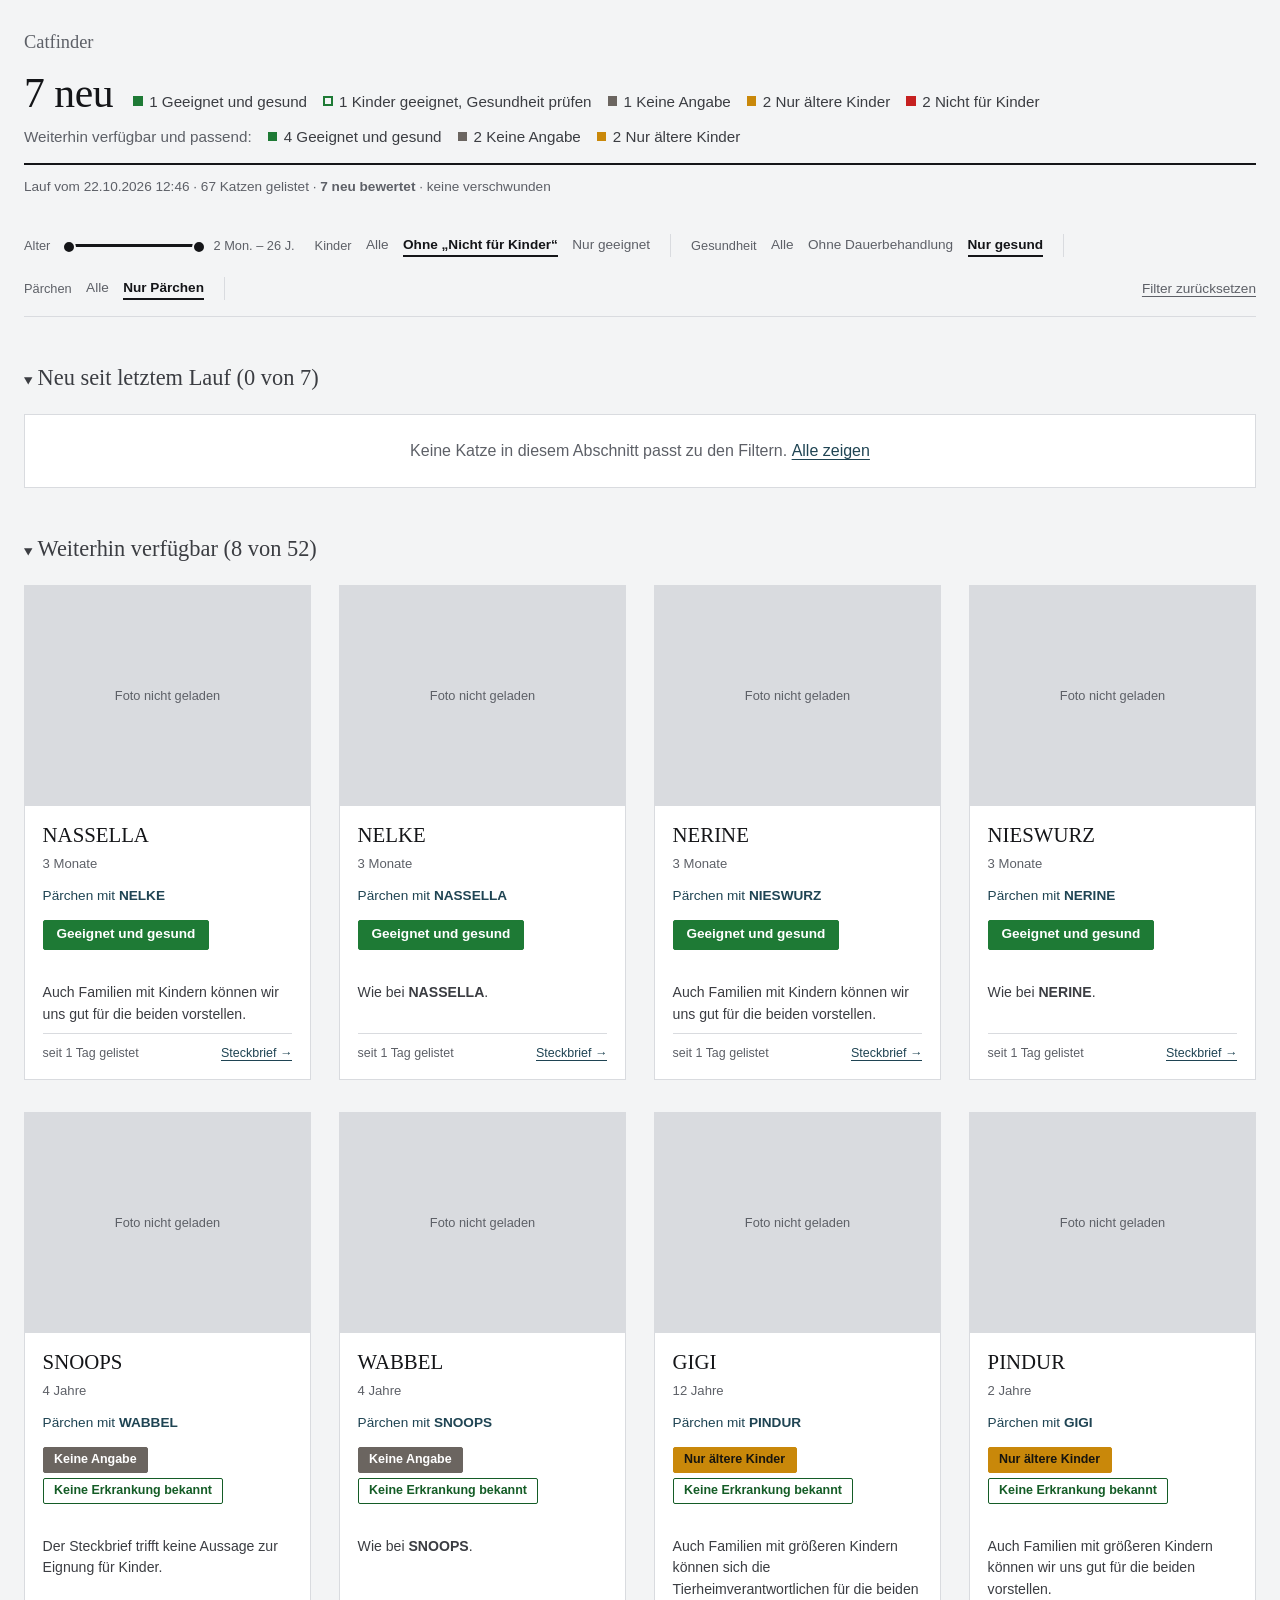
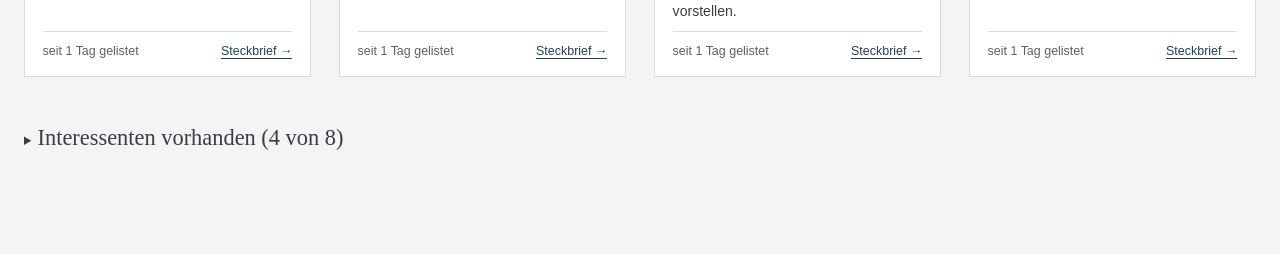
==== commit cf1e1c6d: "chore: state & report aktualisiert [skip ci]" ====
--- a/docs/index.html
+++ b/docs/index.html
@@ -3,7 +3,7 @@
 <head>
 <meta charset="utf-8">
 <meta name="viewport" content="width=device-width, initial-scale=1">
-<title>Catfinder — 21.10.2026 12:46</title>
+<title>Catfinder — 22.10.2026 12:46</title>
 <style>
 * { box-sizing: border-box; }
 :root {
@@ -119,9 +119,9 @@
 <body>
 <header>
   <p class="brand">Catfinder</p>
-  <h1 class="today"><span class="today-n">18 neu</span><span class="today-mix"><span><span class="dot" style="background:#1e7a35"></span>4 Geeignet und gesund</span><span><span class="dot" style="border:2px solid #1e7a35"></span>2 Kinder geeignet, Gesundheit prüfen</span><span><span class="dot" style="background:#6b6560"></span>3 Keine Angabe</span><span><span class="dot" style="background:#c9880a"></span>7 Nur ältere Kinder</span><span><span class="dot" style="background:#c62020"></span>2 Nicht für Kinder</span></span></h1>
+  <h1 class="today"><span class="today-n">7 neu</span><span class="today-mix"><span><span class="dot" style="background:#1e7a35"></span>1 Geeignet und gesund</span><span><span class="dot" style="border:2px solid #1e7a35"></span>1 Kinder geeignet, Gesundheit prüfen</span><span><span class="dot" style="background:#6b6560"></span>1 Keine Angabe</span><span><span class="dot" style="background:#c9880a"></span>2 Nur ältere Kinder</span><span><span class="dot" style="background:#c62020"></span>2 Nicht für Kinder</span></span></h1><p class="today-avail"><span>Weiterhin verfügbar und passend:</span><span><span class="dot" style="background:#1e7a35"></span>4 Geeignet und gesund</span><span><span class="dot" style="background:#6b6560"></span>2 Keine Angabe</span><span><span class="dot" style="background:#c9880a"></span>2 Nur ältere Kinder</span></p>
   <div class="stats">
-    Lauf vom 21.10.2026 12:46 · 60 Katzen gelistet · <strong>18 neu bewertet</strong><span id="visibleCount" aria-live="polite"></span>
+    Lauf vom 22.10.2026 12:46 · 67 Katzen gelistet · <strong>7 neu bewertet</strong> · keine verschwunden<span id="visibleCount" aria-live="polite"></span>
   </div>
 </header>
 <main>
@@ -179,10 +179,10 @@
     <span class="cf-cap">Alter</span>
     <div class="cf-track">
       <div id="sliderFill" class="cf-fill"></div>
-      <input type="range" class="cf-range" id="ageMin" aria-label="Mindestalter" min="2" max="204" value="2">
-      <input type="range" class="cf-range" id="ageMax" aria-label="Höchstalter" min="2" max="204" value="204">
-    </div>
-    <span id="ageLabel" class="cf-cap">2 Mon. – 17 J.</span>
+      <input type="range" class="cf-range" id="ageMin" aria-label="Mindestalter" min="2" max="312" value="2">
+      <input type="range" class="cf-range" id="ageMax" aria-label="Höchstalter" min="2" max="312" value="312">
+    </div>
+    <span id="ageLabel" class="cf-cap">2 Mon. – 26 J.</span>
   </div>
   <div class="cf-seg" role="radiogroup" aria-label="Kinder">
     <span class="cf-cap" aria-hidden="true">Kinder</span>
@@ -210,7 +210,7 @@
       kidsInputs=document.querySelectorAll('input[name=kids]'),pairInputs=document.querySelectorAll('input[name=pair]'),
       healthInputs=document.querySelectorAll('input[name=health]'),resetBtn=document.getElementById('resetBtn');
   // Standard = "passend" (CONTEXT.md): kids 'ohne' (ohne "Nicht für Kinder") | 'nur' | 'alle'
-  var LO=2,HI=204,kids='ohne',onlyPair=true,health='nur';
+  var LO=2,HI=312,kids='ohne',onlyPair=true,health='nur';
   function fmt(m){if(m<12)return m+' Mon.';var y=Math.floor(m/12),r=m%12;return y+(r>=6?'.5':'')+' J.';}
   function fmtLong(m){if(m<12)return m+(m===1?' Monat':' Monate');var y=Math.floor(m/12);return y+(y===1?' Jahr':' Jahre');}
   function pct(v){return HI>LO?(v-LO)/(HI-LO)*100:0;}
@@ -288,7 +288,98 @@
   document.addEventListener('DOMContentLoaded',update);
 })();
 </script>
-<details class="sect" open><summary><h2 class="group">Neu seit letztem Lauf (<span class="cnt">18</span>)</h2></summary><div class="grid">
+<details class="sect" open><summary><h2 class="group">Neu seit letztem Lauf (<span class="cnt">7</span>)</h2></summary><div class="grid">
+    <div class="card" data-cid="263785" data-age-months="312" data-rating="geeignet" data-companions="2" data-health="keine" data-name="SPEEDY" data-partner="TILL">
+      <img src="https://assets-tiervermittlung.tierschutzverein-muenchen.de/263785-1-134371237224759866.jpg" alt="" loading="lazy" onerror="this.outerHTML='<div class=&quot;nophoto&quot;>Foto nicht geladen</div>'">
+      <div class="body">
+        <div class="name"><h3>SPEEDY</h3></div>
+        <div class="meta">26 Jahre</div>
+        <div class="status"><span class="partner">Pärchen mit <strong>TILL</strong></span></div>
+        <div class="labels"><span class="lab lab-best" style="background:#1e7a35;border-color:#1e7a35;color:#ffffff">Geeignet und gesund</span></div>
+        <div class="health"></div>
+        <div class="reason">Die beiden eignen sich gut für eine Familie und sind sowohl mit Hunden als auch mit Kleintieren verträglich.</div>
+        <div class="foot"><span>seit heute gelistet</span>
+          <a href="https://tierschutzverein-muenchen.de/tiervermittlung/tierheim/katzen/263785" target="_blank" rel="noopener" aria-label="Steckbrief von SPEEDY (neuer Tab)">Steckbrief &rarr;</a></div>
+      </div>
+    </div>
+    <div class="card" data-cid="264167" data-age-months="8" data-rating="geeignet" data-companions="2" data-health="erwaehnt" data-name="TILL" data-partner="SPEEDY">
+      <img src="https://assets-tiervermittlung.tierschutzverein-muenchen.de/264167-1-134371238123514263.jpg" alt="" loading="lazy" onerror="this.outerHTML='<div class=&quot;nophoto&quot;>Foto nicht geladen</div>'">
+      <div class="body">
+        <div class="name"><h3>TILL</h3></div>
+        <div class="meta">8 Monate</div>
+        <div class="status"><span class="partner">Pärchen mit <strong>SPEEDY</strong></span></div>
+        <div class="labels"><span class="lab" style="background:#1e7a35;border-color:#1e7a35;color:#ffffff">Kinder geeignet</span><span class="lab" style="background:var(--card);border-color:#8a5c00;color:#8a5c00">Gesundheit beachten</span></div>
+        <div class="health" style="color:#8a5c00;border-color:#c9880a">Till benötigt regelmäßig befeuchtende Augentropfen, vermutlich aufgrund einer früheren Herpesinfektion.</div>
+        <div class="reason">Wie bei <strong>SPEEDY</strong>.</div>
+        <div class="foot"><span>seit heute gelistet</span>
+          <a href="https://tierschutzverein-muenchen.de/tiervermittlung/tierheim/katzen/264167" target="_blank" rel="noopener" aria-label="Steckbrief von TILL (neuer Tab)">Steckbrief &rarr;</a></div>
+      </div>
+    </div>
+    <div class="card" data-cid="261679" data-age-months="108" data-rating="unbekannt" data-companions="0" data-health="dauerbehandlung" data-name="LUCY" data-partner="">
+      <img src="https://assets-tiervermittlung.tierschutzverein-muenchen.de/261679-1-134371354334460691.jpg" alt="" loading="lazy" onerror="this.outerHTML='<div class=&quot;nophoto&quot;>Foto nicht geladen</div>'">
+      <div class="body">
+        <div class="name"><h3>LUCY</h3></div>
+        <div class="meta">9 Jahre</div>
+        <div class="status"></div>
+        <div class="labels"><span class="lab" style="background:#6b6560;border-color:#6b6560;color:#ffffff">Keine Angabe</span><span class="lab" style="background:var(--card);border-color:#971616;color:#971616">Dauerbehandlung nötig</span></div>
+        <div class="health" style="color:#971616;border-color:#c62020">Benötigt hypoallergenes Spezialfutter und Futterzusätze zur Unterstützung der Verdauung und Vorbeugung von Verstopfungen.</div>
+        <div class="reason">Der Text trifft keine explizite Aussage zur Kinderverträglichkeit; Lucy kam ins Tierheim, weil ein Kind allergisch auf sie reagierte, was aber nicht ihre Eignung für andere Kinder aussagt.</div>
+        <div class="foot"><span>seit heute gelistet</span>
+          <a href="https://tierschutzverein-muenchen.de/tiervermittlung/tierheim/katzen/261679" target="_blank" rel="noopener" aria-label="Steckbrief von LUCY (neuer Tab)">Steckbrief &rarr;</a></div>
+      </div>
+    </div>
+    <div class="card" data-cid="263543" data-age-months="36" data-rating="aeltere_kinder" data-companions="0" data-health="erwaehnt" data-name="ALFRED" data-partner="">
+      <img src="https://assets-tiervermittlung.tierschutzverein-muenchen.de/263543-1-134371240209342499.jpg" alt="" loading="lazy" onerror="this.outerHTML='<div class=&quot;nophoto&quot;>Foto nicht geladen</div>'">
+      <div class="body">
+        <div class="name"><h3>ALFRED</h3></div>
+        <div class="meta">3 Jahre</div>
+        <div class="status"></div>
+        <div class="labels"><span class="lab" style="background:#c9880a;border-color:#c9880a;color:#17150f">Nur ältere Kinder</span><span class="lab" style="background:var(--card);border-color:#8a5c00;color:#8a5c00">Gesundheit beachten</span></div>
+        <div class="health" style="color:#8a5c00;border-color:#c9880a">Alfred hatte einen Bruch am Vorderbein und wird derzeit langsam und kontrolliert wieder an das Klettern und Springen gewöhnt.</div>
+        <div class="reason">Größere Kinder sind im neuen Zuhause denkbar, sofern sie verständnisvoll mit seiner lebhaften Art umgehen können.</div>
+        <div class="foot"><span>seit heute gelistet</span>
+          <a href="https://tierschutzverein-muenchen.de/tiervermittlung/tierheim/katzen/263543" target="_blank" rel="noopener" aria-label="Steckbrief von ALFRED (neuer Tab)">Steckbrief &rarr;</a></div>
+      </div>
+    </div>
+    <div class="card" data-cid="264636" data-age-months="84" data-rating="aeltere_kinder" data-companions="0" data-health="erwaehnt" data-name="SIMSALA" data-partner="">
+      <img src="https://assets-tiervermittlung.tierschutzverein-muenchen.de/264636-1-134371339958028866.jpg" alt="" loading="lazy" onerror="this.outerHTML='<div class=&quot;nophoto&quot;>Foto nicht geladen</div>'">
+      <div class="body">
+        <div class="name"><h3>SIMSALA</h3></div>
+        <div class="meta">7 Jahre</div>
+        <div class="status"></div>
+        <div class="labels"><span class="lab" style="background:#c9880a;border-color:#c9880a;color:#17150f">Nur ältere Kinder</span><span class="lab" style="background:var(--card);border-color:#8a5c00;color:#8a5c00">Gesundheit beachten</span></div>
+        <div class="health" style="color:#8a5c00;border-color:#c9880a">Neigt in belastenden oder ungewohnten Situationen zu stressbedingtem Durchfall.</div>
+        <div class="reason">Größere Kinder ab etwa 15 Jahren sind im neuen Zuhause denkbar, sofern sie ruhig und respektvoll mit Simsala umgehen und seine Rückzugsmöglichkeiten achten.</div>
+        <div class="foot"><span>seit heute gelistet</span>
+          <a href="https://tierschutzverein-muenchen.de/tiervermittlung/tierheim/katzen/264636" target="_blank" rel="noopener" aria-label="Steckbrief von SIMSALA (neuer Tab)">Steckbrief &rarr;</a></div>
+      </div>
+    </div>
+    <div class="card" data-cid="264637" data-age-months="72" data-rating="nicht_geeignet" data-companions="2" data-health="keine" data-name="DICKER" data-partner="STINKER">
+      <img src="https://assets-tiervermittlung.tierschutzverein-muenchen.de/264637-1-134370547278276864.jpg" alt="" loading="lazy" onerror="this.outerHTML='<div class=&quot;nophoto&quot;>Foto nicht geladen</div>'">
+      <div class="body">
+        <div class="name"><h3>DICKER</h3></div>
+        <div class="meta">6 Jahre</div>
+        <div class="status"><span class="partner">Pärchen mit <strong>STINKER</strong></span></div>
+        <div class="labels"><span class="lab" style="background:#c62020;border-color:#c62020;color:#ffffff">Nicht für Kinder</span><span class="lab" style="background:var(--card);border-color:#145c26;color:#145c26">Keine Erkrankung bekannt</span></div>
+        <div class="health"></div>
+        <div class="reason">Kinder sollten nicht im neuen Zuhause leben, da die beiden eine möglichst entspannte und reizarme Umgebung benötigen.</div>
+        <div class="foot"><span>seit heute gelistet</span>
+          <a href="https://tierschutzverein-muenchen.de/tiervermittlung/tierheim/katzen/264637" target="_blank" rel="noopener" aria-label="Steckbrief von DICKER (neuer Tab)">Steckbrief &rarr;</a></div>
+      </div>
+    </div>
+    <div class="card" data-cid="264638" data-age-months="72" data-rating="nicht_geeignet" data-companions="2" data-health="erwaehnt" data-name="STINKER" data-partner="DICKER">
+      <img src="https://assets-tiervermittlung.tierschutzverein-muenchen.de/264638-1-134371355578986014.jpg" alt="" loading="lazy" onerror="this.outerHTML='<div class=&quot;nophoto&quot;>Foto nicht geladen</div>'">
+      <div class="body">
+        <div class="name"><h3>STINKER</h3></div>
+        <div class="meta">6 Jahre</div>
+        <div class="status"><span class="partner">Pärchen mit <strong>DICKER</strong></span></div>
+        <div class="labels"><span class="lab" style="background:#c62020;border-color:#c62020;color:#ffffff">Nicht für Kinder</span><span class="lab" style="background:var(--card);border-color:#8a5c00;color:#8a5c00">Gesundheit beachten</span></div>
+        <div class="health" style="color:#8a5c00;border-color:#c9880a">Bei Stinker steht noch eine Zahnsanierung an.</div>
+        <div class="reason">Wie bei <strong>DICKER</strong>.</div>
+        <div class="foot"><span>seit heute gelistet</span>
+          <a href="https://tierschutzverein-muenchen.de/tiervermittlung/tierheim/katzen/264638" target="_blank" rel="noopener" aria-label="Steckbrief von STINKER (neuer Tab)">Steckbrief &rarr;</a></div>
+      </div>
+    </div></div></details><details class="sect" open><summary><h2 class="group">Weiterhin verfügbar (<span class="cnt">52</span>)</h2></summary><div class="grid">
     <div class="card" data-cid="264002" data-age-months="60" data-rating="geeignet" data-companions="0" data-health="erwaehnt" data-name="ENOLA" data-partner="">
       <img src="https://assets-tiervermittlung.tierschutzverein-muenchen.de/264002-1-134369799371402996.jpg" alt="" loading="lazy" onerror="this.outerHTML='<div class=&quot;nophoto&quot;>Foto nicht geladen</div>'">
       <div class="body">
@@ -298,7 +389,7 @@
         <div class="labels"><span class="lab" style="background:#1e7a35;border-color:#1e7a35;color:#ffffff">Kinder geeignet</span><span class="lab" style="background:var(--card);border-color:#8a5c00;color:#8a5c00">Gesundheit beachten</span></div>
         <div class="health" style="color:#8a5c00;border-color:#c9880a">Muss noch etwas abnehmen und sollte auf ausgewogene, angepasste Ernährung achten.</div>
         <div class="reason">Sie ist grundsätzlich für Familien geeignet und kann sich auch ein Zuhause mit Kindern vorstellen.</div>
-        <div class="foot"><span>seit heute gelistet</span>
+        <div class="foot"><span>seit 1 Tag gelistet</span>
           <a href="https://tierschutzverein-muenchen.de/tiervermittlung/tierheim/katzen/264002" target="_blank" rel="noopener" aria-label="Steckbrief von ENOLA (neuer Tab)">Steckbrief &rarr;</a></div>
       </div>
     </div>
@@ -311,7 +402,7 @@
         <div class="labels"><span class="lab lab-best" style="background:#1e7a35;border-color:#1e7a35;color:#ffffff">Geeignet und gesund</span></div>
         <div class="health"></div>
         <div class="reason">Auch Familien mit Kindern können wir uns gut für die beiden vorstellen.</div>
-        <div class="foot"><span>seit heute gelistet</span>
+        <div class="foot"><span>seit 1 Tag gelistet</span>
           <a href="https://tierschutzverein-muenchen.de/tiervermittlung/tierheim/katzen/264062" target="_blank" rel="noopener" aria-label="Steckbrief von NASSELLA (neuer Tab)">Steckbrief &rarr;</a></div>
       </div>
     </div>
@@ -324,7 +415,7 @@
         <div class="labels"><span class="lab lab-best" style="background:#1e7a35;border-color:#1e7a35;color:#ffffff">Geeignet und gesund</span></div>
         <div class="health"></div>
         <div class="reason">Wie bei <strong>NASSELLA</strong>.</div>
-        <div class="foot"><span>seit heute gelistet</span>
+        <div class="foot"><span>seit 1 Tag gelistet</span>
           <a href="https://tierschutzverein-muenchen.de/tiervermittlung/tierheim/katzen/264061" target="_blank" rel="noopener" aria-label="Steckbrief von NELKE (neuer Tab)">Steckbrief &rarr;</a></div>
       </div>
     </div>
@@ -337,7 +428,7 @@
         <div class="labels"><span class="lab lab-best" style="background:#1e7a35;border-color:#1e7a35;color:#ffffff">Geeignet und gesund</span></div>
         <div class="health"></div>
         <div class="reason">Auch Familien mit Kindern können wir uns gut für die beiden vorstellen.</div>
-        <div class="foot"><span>seit heute gelistet</span>
+        <div class="foot"><span>seit 1 Tag gelistet</span>
           <a href="https://tierschutzverein-muenchen.de/tiervermittlung/tierheim/katzen/264060" target="_blank" rel="noopener" aria-label="Steckbrief von NERINE (neuer Tab)">Steckbrief &rarr;</a></div>
       </div>
     </div>
@@ -350,12 +441,12 @@
         <div class="labels"><span class="lab lab-best" style="background:#1e7a35;border-color:#1e7a35;color:#ffffff">Geeignet und gesund</span></div>
         <div class="health"></div>
         <div class="reason">Wie bei <strong>NERINE</strong>.</div>
-        <div class="foot"><span>seit heute gelistet</span>
+        <div class="foot"><span>seit 1 Tag gelistet</span>
           <a href="https://tierschutzverein-muenchen.de/tiervermittlung/tierheim/katzen/264063" target="_blank" rel="noopener" aria-label="Steckbrief von NIESWURZ (neuer Tab)">Steckbrief &rarr;</a></div>
       </div>
     </div>
     <div class="card" data-cid="264018" data-age-months="72" data-rating="geeignet" data-companions="0" data-health="erwaehnt" data-name="TONI" data-partner="">
-      <img src="https://assets-tiervermittlung.tierschutzverein-muenchen.de/264018-1-134370453464836770.jpg" alt="" loading="lazy" onerror="this.outerHTML='<div class=&quot;nophoto&quot;>Foto nicht geladen</div>'">
+      <img src="https://assets-tiervermittlung.tierschutzverein-muenchen.de/264018-1-134370606034080759.jpg" alt="" loading="lazy" onerror="this.outerHTML='<div class=&quot;nophoto&quot;>Foto nicht geladen</div>'">
       <div class="body">
         <div class="name"><h3>TONI</h3></div>
         <div class="meta">6 Jahre</div>
@@ -363,12 +454,38 @@
         <div class="labels"><span class="lab" style="background:#1e7a35;border-color:#1e7a35;color:#ffffff">Kinder geeignet</span><span class="lab" style="background:var(--card);border-color:#8a5c00;color:#8a5c00">Gesundheit beachten</span></div>
         <div class="health" style="color:#8a5c00;border-color:#c9880a">Scottish-Fold-Rasse: erblich bedingte Knorpel- und Gelenkprobleme möglich, die mit Schmerzen verbunden sein können.</div>
         <div class="reason">Auch Familien mit Kindern können wir uns gut für Toni vorstellen.</div>
-        <div class="foot"><span>seit heute gelistet</span>
+        <div class="foot"><span>seit 1 Tag gelistet</span>
           <a href="https://tierschutzverein-muenchen.de/tiervermittlung/tierheim/katzen/264018" target="_blank" rel="noopener" aria-label="Steckbrief von TONI (neuer Tab)">Steckbrief &rarr;</a></div>
       </div>
     </div>
+    <div class="card" data-cid="262471" data-age-months="11" data-rating="geeignet" data-companions="0" data-health="erwaehnt" data-name="COOKIE" data-partner="">
+      <img src="https://assets-tiervermittlung.tierschutzverein-muenchen.de/262471-1-134363681939245265.jpg" alt="" loading="lazy" onerror="this.outerHTML='<div class=&quot;nophoto&quot;>Foto nicht geladen</div>'">
+      <div class="body">
+        <div class="name"><h3>COOKIE</h3></div>
+        <div class="meta">11 Monate</div>
+        <div class="status"></div>
+        <div class="labels"><span class="lab" style="background:#1e7a35;border-color:#1e7a35;color:#ffffff">Kinder geeignet</span><span class="lab" style="background:var(--card);border-color:#8a5c00;color:#8a5c00">Gesundheit beachten</span></div>
+        <div class="health" style="color:#8a5c00;border-color:#c9880a">Cookie sollte noch etwas zunehmen.</div>
+        <div class="reason">Cookie eignet sich gut für Familien mit Kindern.</div>
+        <div class="foot"><span>seit 8 Tagen gelistet</span>
+          <a href="https://tierschutzverein-muenchen.de/tiervermittlung/tierheim/katzen/262471" target="_blank" rel="noopener" aria-label="Steckbrief von COOKIE (neuer Tab)">Steckbrief &rarr;</a></div>
+      </div>
+    </div>
+    <div class="card" data-cid="262815" data-age-months="72" data-rating="geeignet" data-companions="0" data-health="erwaehnt" data-name="ELFIE" data-partner="">
+      <img src="https://assets-tiervermittlung.tierschutzverein-muenchen.de/262815-1-134357542113632822.jpg" alt="" loading="lazy" onerror="this.outerHTML='<div class=&quot;nophoto&quot;>Foto nicht geladen</div>'">
+      <div class="body">
+        <div class="name"><h3>ELFIE</h3></div>
+        <div class="meta">6 Jahre</div>
+        <div class="status"></div>
+        <div class="labels"><span class="lab" style="background:#1e7a35;border-color:#1e7a35;color:#ffffff">Kinder geeignet</span><span class="lab" style="background:var(--card);border-color:#8a5c00;color:#8a5c00">Gesundheit beachten</span></div>
+        <div class="health" style="color:#8a5c00;border-color:#c9880a">Beckenfraktur, die derzeit noch verheilen muss; darf aktuell nicht springen.</div>
+        <div class="reason">Elfie ist grundsätzlich auch für eine Familie geeignet.</div>
+        <div class="foot"><span>seit 15 Tagen gelistet</span>
+          <a href="https://tierschutzverein-muenchen.de/tiervermittlung/tierheim/katzen/262815" target="_blank" rel="noopener" aria-label="Steckbrief von ELFIE (neuer Tab)">Steckbrief &rarr;</a></div>
+      </div>
+    </div>
     <div class="card" data-cid="263101" data-age-months="48" data-rating="unbekannt" data-companions="0" data-health="dauerbehandlung" data-name="ANKA" data-partner="">
-      <img src="https://assets-tiervermittlung.tierschutzverein-muenchen.de/263101-1-134370472822125177.jpg" alt="" loading="lazy" onerror="this.outerHTML='<div class=&quot;nophoto&quot;>Foto nicht geladen</div>'">
+      <img src="https://assets-tiervermittlung.tierschutzverein-muenchen.de/263101-1-134370546421164876.jpg" alt="" loading="lazy" onerror="this.outerHTML='<div class=&quot;nophoto&quot;>Foto nicht geladen</div>'">
       <div class="body">
         <div class="name"><h3>ANKA</h3></div>
         <div class="meta">4 Jahre</div>
@@ -376,7 +493,7 @@
         <div class="labels"><span class="lab" style="background:#6b6560;border-color:#6b6560;color:#ffffff">Keine Angabe</span><span class="lab" style="background:var(--card);border-color:#971616;color:#971616">Dauerbehandlung nötig</span></div>
         <div class="health" style="color:#971616;border-color:#c62020">Benötigt spezielles Futter auf Hirschbasis, das weiterhin gefüttert werden muss.</div>
         <div class="reason">Der Steckbrief trifft keine explizite Aussage zu Kindern; die Anforderung nach &#x27;katzenerfahrenen Menschen&#x27; bezieht sich auf allgemeine Erfahrung, nicht spezifisch auf Kinderverträglichkeit.</div>
-        <div class="foot"><span>seit heute gelistet</span>
+        <div class="foot"><span>seit 1 Tag gelistet</span>
           <a href="https://tierschutzverein-muenchen.de/tiervermittlung/tierheim/katzen/263101" target="_blank" rel="noopener" aria-label="Steckbrief von ANKA (neuer Tab)">Steckbrief &rarr;</a></div>
       </div>
     </div>
@@ -389,7 +506,7 @@
         <div class="labels"><span class="lab" style="background:#6b6560;border-color:#6b6560;color:#ffffff">Keine Angabe</span><span class="lab" style="background:var(--card);border-color:#145c26;color:#145c26">Keine Erkrankung bekannt</span></div>
         <div class="health"></div>
         <div class="reason">Der Steckbrief trifft keine Aussage zur Eignung für Kinder.</div>
-        <div class="foot"><span>seit heute gelistet</span>
+        <div class="foot"><span>seit 1 Tag gelistet</span>
           <a href="https://tierschutzverein-muenchen.de/tiervermittlung/tierheim/katzen/263685" target="_blank" rel="noopener" aria-label="Steckbrief von SNOOPS (neuer Tab)">Steckbrief &rarr;</a></div>
       </div>
     </div>
@@ -402,151 +519,8 @@
         <div class="labels"><span class="lab" style="background:#6b6560;border-color:#6b6560;color:#ffffff">Keine Angabe</span><span class="lab" style="background:var(--card);border-color:#145c26;color:#145c26">Keine Erkrankung bekannt</span></div>
         <div class="health"></div>
         <div class="reason">Wie bei <strong>SNOOPS</strong>.</div>
-        <div class="foot"><span>seit heute gelistet</span>
+        <div class="foot"><span>seit 1 Tag gelistet</span>
           <a href="https://tierschutzverein-muenchen.de/tiervermittlung/tierheim/katzen/263701" target="_blank" rel="noopener" aria-label="Steckbrief von WABBEL (neuer Tab)">Steckbrief &rarr;</a></div>
-      </div>
-    </div>
-    <div class="card" data-cid="263704" data-age-months="24" data-rating="aeltere_kinder" data-companions="0" data-health="erwaehnt" data-name="EMMARICH" data-partner="">
-      <img src="https://assets-tiervermittlung.tierschutzverein-muenchen.de/263704-1-134370471160255624.jpg" alt="" loading="lazy" onerror="this.outerHTML='<div class=&quot;nophoto&quot;>Foto nicht geladen</div>'">
-      <div class="body">
-        <div class="name"><h3>EMMARICH</h3></div>
-        <div class="meta">2 Jahre</div>
-        <div class="status"></div>
-        <div class="labels"><span class="lab" style="background:#c9880a;border-color:#c9880a;color:#17150f">Nur ältere Kinder</span><span class="lab" style="background:var(--card);border-color:#8a5c00;color:#8a5c00">Gesundheit beachten</span></div>
-        <div class="health" style="color:#8a5c00;border-color:#c9880a">Benötigt aufgrund seiner besonderen Ernährungsbedürfnisse spezielles Futter.</div>
-        <div class="reason">Auch eine Familie mit Kindern kommt für ihn infrage, sofern diese respektvoll und liebevoll mit ihm umgehen.</div>
-        <div class="foot"><span>seit heute gelistet</span>
-          <a href="https://tierschutzverein-muenchen.de/tiervermittlung/tierheim/katzen/263704" target="_blank" rel="noopener" aria-label="Steckbrief von EMMARICH (neuer Tab)">Steckbrief &rarr;</a></div>
-      </div>
-    </div>
-    <div class="card" data-cid="264479" data-age-months="144" data-rating="aeltere_kinder" data-companions="2" data-health="keine" data-name="GIGI" data-partner="PINDUR">
-      <img src="https://assets-tiervermittlung.tierschutzverein-muenchen.de/264479-1-134370454893567338.jpg" alt="" loading="lazy" onerror="this.outerHTML='<div class=&quot;nophoto&quot;>Foto nicht geladen</div>'">
-      <div class="body">
-        <div class="name"><h3>GIGI</h3></div>
-        <div class="meta">12 Jahre</div>
-        <div class="status"><span class="partner">Pärchen mit <strong>PINDUR</strong></span></div>
-        <div class="labels"><span class="lab" style="background:#c9880a;border-color:#c9880a;color:#17150f">Nur ältere Kinder</span><span class="lab" style="background:var(--card);border-color:#145c26;color:#145c26">Keine Erkrankung bekannt</span></div>
-        <div class="health"></div>
-        <div class="reason">Auch Familien mit größeren Kindern können sich die Tierheimverantwortlichen für die beiden vorstellen.</div>
-        <div class="foot"><span>seit heute gelistet</span>
-          <a href="https://tierschutzverein-muenchen.de/tiervermittlung/tierheim/katzen/264479" target="_blank" rel="noopener" aria-label="Steckbrief von GIGI (neuer Tab)">Steckbrief &rarr;</a></div>
-      </div>
-    </div>
-    <div class="card" data-cid="264480" data-age-months="24" data-rating="aeltere_kinder" data-companions="2" data-health="keine" data-name="PINDUR" data-partner="GIGI">
-      <img src="https://assets-tiervermittlung.tierschutzverein-muenchen.de/264480-1-134370456381503491.jpg" alt="" loading="lazy" onerror="this.outerHTML='<div class=&quot;nophoto&quot;>Foto nicht geladen</div>'">
-      <div class="body">
-        <div class="name"><h3>PINDUR</h3></div>
-        <div class="meta">2 Jahre</div>
-        <div class="status"><span class="partner">Pärchen mit <strong>GIGI</strong></span></div>
-        <div class="labels"><span class="lab" style="background:#c9880a;border-color:#c9880a;color:#17150f">Nur ältere Kinder</span><span class="lab" style="background:var(--card);border-color:#145c26;color:#145c26">Keine Erkrankung bekannt</span></div>
-        <div class="health"></div>
-        <div class="reason">Auch Familien mit größeren Kindern können wir uns gut für die beiden vorstellen.</div>
-        <div class="foot"><span>seit heute gelistet</span>
-          <a href="https://tierschutzverein-muenchen.de/tiervermittlung/tierheim/katzen/264480" target="_blank" rel="noopener" aria-label="Steckbrief von PINDUR (neuer Tab)">Steckbrief &rarr;</a></div>
-      </div>
-    </div>
-    <div class="card" data-cid="264409" data-age-months="180" data-rating="aeltere_kinder" data-companions="0" data-health="dauerbehandlung" data-name="ROCKY" data-partner="">
-      <img src="https://assets-tiervermittlung.tierschutzverein-muenchen.de/264409-1-134369797709446235.jpg" alt="" loading="lazy" onerror="this.outerHTML='<div class=&quot;nophoto&quot;>Foto nicht geladen</div>'">
-      <div class="body">
-        <div class="name"><h3>ROCKY</h3></div>
-        <div class="meta">15 Jahre</div>
-        <div class="status"></div>
-        <div class="labels"><span class="lab" style="background:#c9880a;border-color:#c9880a;color:#17150f">Nur ältere Kinder</span><span class="lab" style="background:var(--card);border-color:#971616;color:#971616">Dauerbehandlung nötig</span></div>
-        <div class="health" style="color:#971616;border-color:#c62020">Struvitsteine, benötigt spezielles Futter; Bluthochdruck, täglich eine Tablette erforderlich.</div>
-        <div class="reason">Rocky ist grundsätzlich familiengeeignet und kann auch mit Kindern zusammenleben, wichtig ist dabei, dass seine Bedürfnisse nach Ruhe und Rückzug respektiert werden.</div>
-        <div class="foot"><span>seit heute gelistet</span>
-          <a href="https://tierschutzverein-muenchen.de/tiervermittlung/tierheim/katzen/264409" target="_blank" rel="noopener" aria-label="Steckbrief von ROCKY (neuer Tab)">Steckbrief &rarr;</a></div>
-      </div>
-    </div>
-    <div class="card" data-cid="264335" data-age-months="144" data-rating="aeltere_kinder" data-companions="2" data-health="erwaehnt" data-name="SCHMUSI" data-partner="WUSCHEL">
-      <img src="https://assets-tiervermittlung.tierschutzverein-muenchen.de/264335-1-134369811491720039.jpg" alt="" loading="lazy" onerror="this.outerHTML='<div class=&quot;nophoto&quot;>Foto nicht geladen</div>'">
-      <div class="body">
-        <div class="name"><h3>SCHMUSI</h3></div>
-        <div class="meta">12 Jahre</div>
-        <div class="status"><span class="partner">Pärchen mit <strong>WUSCHEL</strong></span></div>
-        <div class="labels"><span class="lab" style="background:#c9880a;border-color:#c9880a;color:#17150f">Nur ältere Kinder</span><span class="lab" style="background:var(--card);border-color:#8a5c00;color:#8a5c00">Gesundheit beachten</span></div>
-        <div class="health" style="color:#8a5c00;border-color:#c9880a">Schmusi ist derzeit übergewichtig und sollte in ihrem neuen Zuhause kontrolliert abnehmen.</div>
-        <div class="reason">Größere Kinder ab etwa zwölf Jahren sind denkbar, sofern sie ruhig und respektvoll mit den Katzen umgehen.</div>
-        <div class="foot"><span>seit heute gelistet</span>
-          <a href="https://tierschutzverein-muenchen.de/tiervermittlung/tierheim/katzen/264335" target="_blank" rel="noopener" aria-label="Steckbrief von SCHMUSI (neuer Tab)">Steckbrief &rarr;</a></div>
-      </div>
-    </div>
-    <div class="card" data-cid="264336" data-age-months="144" data-rating="aeltere_kinder" data-companions="2" data-health="erwaehnt" data-name="WUSCHEL" data-partner="SCHMUSI">
-      <img src="https://assets-tiervermittlung.tierschutzverein-muenchen.de/264336-1-134369795305229415.jpg" alt="" loading="lazy" onerror="this.outerHTML='<div class=&quot;nophoto&quot;>Foto nicht geladen</div>'">
-      <div class="body">
-        <div class="name"><h3>WUSCHEL</h3></div>
-        <div class="meta">12 Jahre</div>
-        <div class="status"><span class="partner">Pärchen mit <strong>SCHMUSI</strong></span></div>
-        <div class="labels"><span class="lab" style="background:#c9880a;border-color:#c9880a;color:#17150f">Nur ältere Kinder</span><span class="lab" style="background:var(--card);border-color:#8a5c00;color:#8a5c00">Gesundheit beachten</span></div>
-        <div class="health" style="color:#8a5c00;border-color:#c9880a">Beide Katzen neigen in belastenden oder ungewohnten Situationen zu stressbedingtem Durchfall.</div>
-        <div class="reason">Wie bei <strong>SCHMUSI</strong>.</div>
-        <div class="foot"><span>seit heute gelistet</span>
-          <a href="https://tierschutzverein-muenchen.de/tiervermittlung/tierheim/katzen/264336" target="_blank" rel="noopener" aria-label="Steckbrief von WUSCHEL (neuer Tab)">Steckbrief &rarr;</a></div>
-      </div>
-    </div>
-    <div class="card" data-cid="261425" data-age-months="84" data-rating="aeltere_kinder" data-companions="0" data-health="dauerbehandlung" data-name="ZWIEBERL" data-partner="">
-      <img src="https://assets-tiervermittlung.tierschutzverein-muenchen.de/261425-1-134369795948683463.jpg" alt="" loading="lazy" onerror="this.outerHTML='<div class=&quot;nophoto&quot;>Foto nicht geladen</div>'">
-      <div class="body">
-        <div class="name"><h3>ZWIEBERL</h3></div>
-        <div class="meta">7 Jahre</div>
-        <div class="status"></div>
-        <div class="labels"><span class="lab" style="background:#c9880a;border-color:#c9880a;color:#17150f">Nur ältere Kinder</span><span class="lab" style="background:var(--card);border-color:#971616;color:#971616">Dauerbehandlung nötig</span></div>
-        <div class="health" style="color:#971616;border-color:#c62020">Auffälligkeiten im Magenbereich, bekommt spezielles hypoallergenes Futter.</div>
-        <div class="reason">Kinder sollten jedoch mindestens 12 Jahre alt sein und Verständnis für die Bedürfnisse einer Katze mitbringen.</div>
-        <div class="foot"><span>seit heute gelistet</span>
-          <a href="https://tierschutzverein-muenchen.de/tiervermittlung/tierheim/katzen/261425" target="_blank" rel="noopener" aria-label="Steckbrief von ZWIEBERL (neuer Tab)">Steckbrief &rarr;</a></div>
-      </div>
-    </div>
-    <div class="card" data-cid="264337" data-age-months="144" data-rating="nicht_geeignet" data-companions="0" data-health="erwaehnt" data-name="LUNA" data-partner="">
-      <img src="https://assets-tiervermittlung.tierschutzverein-muenchen.de/264337-1-134370489834285292.jpg" alt="" loading="lazy" onerror="this.outerHTML='<div class=&quot;nophoto&quot;>Foto nicht geladen</div>'">
-      <div class="body">
-        <div class="name"><h3>LUNA</h3></div>
-        <div class="meta">12 Jahre</div>
-        <div class="status"></div>
-        <div class="labels"><span class="lab" style="background:#c62020;border-color:#c62020;color:#ffffff">Nicht für Kinder</span><span class="lab" style="background:var(--card);border-color:#8a5c00;color:#8a5c00">Gesundheit beachten</span></div>
-        <div class="health" style="color:#8a5c00;border-color:#c9880a">Luna muss etwas abnehmen, weshalb auf ausgewogene Ernährung und ausreichend Bewegung geachtet werden sollte.</div>
-        <div class="reason">Kinder sollten nicht im Haushalt leben, da Luna ein ruhiges Umfeld benötigt.</div>
-        <div class="foot"><span>seit heute gelistet</span>
-          <a href="https://tierschutzverein-muenchen.de/tiervermittlung/tierheim/katzen/264337" target="_blank" rel="noopener" aria-label="Steckbrief von LUNA (neuer Tab)">Steckbrief &rarr;</a></div>
-      </div>
-    </div>
-    <div class="card" data-cid="263885" data-age-months="60" data-rating="nicht_geeignet" data-companions="0" data-health="keine" data-name="TEDDY" data-partner="">
-      <img src="https://assets-tiervermittlung.tierschutzverein-muenchen.de/263885-1-134272771657970990.jpg" alt="" loading="lazy" onerror="this.outerHTML='<div class=&quot;nophoto&quot;>Foto nicht geladen</div>'">
-      <div class="body">
-        <div class="name"><h3>TEDDY</h3></div>
-        <div class="meta">5 Jahre</div>
-        <div class="status"></div>
-        <div class="labels"><span class="lab" style="background:#c62020;border-color:#c62020;color:#ffffff">Nicht für Kinder</span><span class="lab" style="background:var(--card);border-color:#145c26;color:#145c26">Keine Erkrankung bekannt</span></div>
-        <div class="health"></div>
-        <div class="reason">Teddy mag keine Kinder und ist mit Artgenossen unverträglich, weshalb er als Einzelkatze in einem ruhigen Zuhause am besten aufgehoben ist.</div>
-        <div class="foot"><span>seit heute gelistet</span>
-          <a href="https://tierschutzverein-muenchen.de/tiervermittlung/tierheim/katzen/263885" target="_blank" rel="noopener" aria-label="Steckbrief von TEDDY (neuer Tab)">Steckbrief &rarr;</a></div>
-      </div>
-    </div></div></details><details class="sect"><summary><h2 class="group">Weiterhin verfügbar (<span class="cnt">34</span>)</h2></summary><div class="grid">
-    <div class="card" data-cid="262471" data-age-months="11" data-rating="geeignet" data-companions="0" data-health="erwaehnt" data-name="COOKIE" data-partner="">
-      <img src="https://assets-tiervermittlung.tierschutzverein-muenchen.de/262471-1-134363681939245265.jpg" alt="" loading="lazy" onerror="this.outerHTML='<div class=&quot;nophoto&quot;>Foto nicht geladen</div>'">
-      <div class="body">
-        <div class="name"><h3>COOKIE</h3></div>
-        <div class="meta">11 Monate</div>
-        <div class="status"></div>
-        <div class="labels"><span class="lab" style="background:#1e7a35;border-color:#1e7a35;color:#ffffff">Kinder geeignet</span><span class="lab" style="background:var(--card);border-color:#8a5c00;color:#8a5c00">Gesundheit beachten</span></div>
-        <div class="health" style="color:#8a5c00;border-color:#c9880a">Cookie sollte noch etwas zunehmen.</div>
-        <div class="reason">Cookie eignet sich gut für Familien mit Kindern.</div>
-        <div class="foot"><span>seit 7 Tagen gelistet</span>
-          <a href="https://tierschutzverein-muenchen.de/tiervermittlung/tierheim/katzen/262471" target="_blank" rel="noopener" aria-label="Steckbrief von COOKIE (neuer Tab)">Steckbrief &rarr;</a></div>
-      </div>
-    </div>
-    <div class="card" data-cid="262815" data-age-months="72" data-rating="geeignet" data-companions="0" data-health="erwaehnt" data-name="ELFIE" data-partner="">
-      <img src="https://assets-tiervermittlung.tierschutzverein-muenchen.de/262815-1-134357542113632822.jpg" alt="" loading="lazy" onerror="this.outerHTML='<div class=&quot;nophoto&quot;>Foto nicht geladen</div>'">
-      <div class="body">
-        <div class="name"><h3>ELFIE</h3></div>
-        <div class="meta">6 Jahre</div>
-        <div class="status"></div>
-        <div class="labels"><span class="lab" style="background:#1e7a35;border-color:#1e7a35;color:#ffffff">Kinder geeignet</span><span class="lab" style="background:var(--card);border-color:#8a5c00;color:#8a5c00">Gesundheit beachten</span></div>
-        <div class="health" style="color:#8a5c00;border-color:#c9880a">Beckenfraktur, die derzeit noch verheilen muss; darf aktuell nicht springen.</div>
-        <div class="reason">Elfie ist grundsätzlich auch für eine Familie geeignet.</div>
-        <div class="foot"><span>seit 14 Tagen gelistet</span>
-          <a href="https://tierschutzverein-muenchen.de/tiervermittlung/tierheim/katzen/262815" target="_blank" rel="noopener" aria-label="Steckbrief von ELFIE (neuer Tab)">Steckbrief &rarr;</a></div>
       </div>
     </div>
     <div class="card" data-cid="263546" data-age-months="60" data-rating="unbekannt" data-companions="2" data-health="erwaehnt" data-name="JOLIE" data-partner="MALU">
@@ -558,7 +532,7 @@
         <div class="labels"><span class="lab" style="background:#6b6560;border-color:#6b6560;color:#ffffff">Keine Angabe</span><span class="lab" style="background:var(--card);border-color:#8a5c00;color:#8a5c00">Gesundheit beachten</span></div>
         <div class="health" style="color:#8a5c00;border-color:#c9880a">Zahnsanierung anstehend</div>
         <div class="reason">Der Text trifft keine explizite Aussage zur Kinderverträglichkeit; es wird nur erwähnt, dass beide Katzen sehr ängstlich, schüchtern und scheu sind und geduldige Menschen benötigen.</div>
-        <div class="foot"><span>seit 14 Tagen gelistet</span>
+        <div class="foot"><span>seit 15 Tagen gelistet</span>
           <a href="https://tierschutzverein-muenchen.de/tiervermittlung/tierheim/katzen/263546" target="_blank" rel="noopener" aria-label="Steckbrief von JOLIE (neuer Tab)">Steckbrief &rarr;</a></div>
       </div>
     </div>
@@ -571,7 +545,7 @@
         <div class="labels"><span class="lab" style="background:#6b6560;border-color:#6b6560;color:#ffffff">Keine Angabe</span><span class="lab" style="background:var(--card);border-color:#8a5c00;color:#8a5c00">Gesundheit beachten</span></div>
         <div class="health" style="color:#8a5c00;border-color:#c9880a">Zahnsanierung steht noch an.</div>
         <div class="reason">Der Text trifft keine explizite Aussage zur Eignung für Kinder; die Anforderung nach &#x27;ruhigem und liebendem Zuhause&#x27; und &#x27;geduldigen Menschen&#x27; sind Vermittlungsmarker, keine Kindereignungsaussage.</div>
-        <div class="foot"><span>seit 14 Tagen gelistet</span>
+        <div class="foot"><span>seit 15 Tagen gelistet</span>
           <a href="https://tierschutzverein-muenchen.de/tiervermittlung/tierheim/katzen/263548" target="_blank" rel="noopener" aria-label="Steckbrief von MALU (neuer Tab)">Steckbrief &rarr;</a></div>
       </div>
     </div>
@@ -584,8 +558,99 @@
         <div class="labels"><span class="lab" style="background:#6b6560;border-color:#6b6560;color:#ffffff">Keine Angabe</span><span class="lab" style="background:var(--card);border-color:#8a5c00;color:#8a5c00">Gesundheit beachten</span></div>
         <div class="health" style="color:#8a5c00;border-color:#c9880a">Zicky muss noch etwas abnehmen, damit sie wieder rundum fit und gesund durchs Leben gehen kann.</div>
         <div class="reason">Der Steckbrief trifft keine Aussage zur Eignung für Kinder.</div>
-        <div class="foot"><span>seit 35 Tagen gelistet</span>
+        <div class="foot"><span>seit 36 Tagen gelistet</span>
           <a href="https://tierschutzverein-muenchen.de/tiervermittlung/tierheim/katzen/263615" target="_blank" rel="noopener" aria-label="Steckbrief von ZICKY (neuer Tab)">Steckbrief &rarr;</a></div>
+      </div>
+    </div>
+    <div class="card" data-cid="263704" data-age-months="24" data-rating="aeltere_kinder" data-companions="0" data-health="erwaehnt" data-name="EMMARICH" data-partner="">
+      <img src="https://assets-tiervermittlung.tierschutzverein-muenchen.de/263704-1-134370471160255624.jpg" alt="" loading="lazy" onerror="this.outerHTML='<div class=&quot;nophoto&quot;>Foto nicht geladen</div>'">
+      <div class="body">
+        <div class="name"><h3>EMMARICH</h3></div>
+        <div class="meta">2 Jahre</div>
+        <div class="status"></div>
+        <div class="labels"><span class="lab" style="background:#c9880a;border-color:#c9880a;color:#17150f">Nur ältere Kinder</span><span class="lab" style="background:var(--card);border-color:#8a5c00;color:#8a5c00">Gesundheit beachten</span></div>
+        <div class="health" style="color:#8a5c00;border-color:#c9880a">Benötigt aufgrund seiner besonderen Ernährungsbedürfnisse spezielles Futter.</div>
+        <div class="reason">Auch eine Familie mit Kindern kommt für ihn infrage, sofern diese respektvoll und liebevoll mit ihm umgehen.</div>
+        <div class="foot"><span>seit 1 Tag gelistet</span>
+          <a href="https://tierschutzverein-muenchen.de/tiervermittlung/tierheim/katzen/263704" target="_blank" rel="noopener" aria-label="Steckbrief von EMMARICH (neuer Tab)">Steckbrief &rarr;</a></div>
+      </div>
+    </div>
+    <div class="card" data-cid="264479" data-age-months="144" data-rating="aeltere_kinder" data-companions="2" data-health="keine" data-name="GIGI" data-partner="PINDUR">
+      <img src="https://assets-tiervermittlung.tierschutzverein-muenchen.de/264479-1-134370454893567338.jpg" alt="" loading="lazy" onerror="this.outerHTML='<div class=&quot;nophoto&quot;>Foto nicht geladen</div>'">
+      <div class="body">
+        <div class="name"><h3>GIGI</h3></div>
+        <div class="meta">12 Jahre</div>
+        <div class="status"><span class="partner">Pärchen mit <strong>PINDUR</strong></span></div>
+        <div class="labels"><span class="lab" style="background:#c9880a;border-color:#c9880a;color:#17150f">Nur ältere Kinder</span><span class="lab" style="background:var(--card);border-color:#145c26;color:#145c26">Keine Erkrankung bekannt</span></div>
+        <div class="health"></div>
+        <div class="reason">Auch Familien mit größeren Kindern können sich die Tierheimverantwortlichen für die beiden vorstellen.</div>
+        <div class="foot"><span>seit 1 Tag gelistet</span>
+          <a href="https://tierschutzverein-muenchen.de/tiervermittlung/tierheim/katzen/264479" target="_blank" rel="noopener" aria-label="Steckbrief von GIGI (neuer Tab)">Steckbrief &rarr;</a></div>
+      </div>
+    </div>
+    <div class="card" data-cid="264480" data-age-months="24" data-rating="aeltere_kinder" data-companions="2" data-health="keine" data-name="PINDUR" data-partner="GIGI">
+      <img src="https://assets-tiervermittlung.tierschutzverein-muenchen.de/264480-1-134370456381503491.jpg" alt="" loading="lazy" onerror="this.outerHTML='<div class=&quot;nophoto&quot;>Foto nicht geladen</div>'">
+      <div class="body">
+        <div class="name"><h3>PINDUR</h3></div>
+        <div class="meta">2 Jahre</div>
+        <div class="status"><span class="partner">Pärchen mit <strong>GIGI</strong></span></div>
+        <div class="labels"><span class="lab" style="background:#c9880a;border-color:#c9880a;color:#17150f">Nur ältere Kinder</span><span class="lab" style="background:var(--card);border-color:#145c26;color:#145c26">Keine Erkrankung bekannt</span></div>
+        <div class="health"></div>
+        <div class="reason">Auch Familien mit größeren Kindern können wir uns gut für die beiden vorstellen.</div>
+        <div class="foot"><span>seit 1 Tag gelistet</span>
+          <a href="https://tierschutzverein-muenchen.de/tiervermittlung/tierheim/katzen/264480" target="_blank" rel="noopener" aria-label="Steckbrief von PINDUR (neuer Tab)">Steckbrief &rarr;</a></div>
+      </div>
+    </div>
+    <div class="card" data-cid="264409" data-age-months="180" data-rating="aeltere_kinder" data-companions="0" data-health="dauerbehandlung" data-name="ROCKY" data-partner="">
+      <img src="https://assets-tiervermittlung.tierschutzverein-muenchen.de/264409-1-134369797709446235.jpg" alt="" loading="lazy" onerror="this.outerHTML='<div class=&quot;nophoto&quot;>Foto nicht geladen</div>'">
+      <div class="body">
+        <div class="name"><h3>ROCKY</h3></div>
+        <div class="meta">15 Jahre</div>
+        <div class="status"></div>
+        <div class="labels"><span class="lab" style="background:#c9880a;border-color:#c9880a;color:#17150f">Nur ältere Kinder</span><span class="lab" style="background:var(--card);border-color:#971616;color:#971616">Dauerbehandlung nötig</span></div>
+        <div class="health" style="color:#971616;border-color:#c62020">Struvitsteine, benötigt spezielles Futter; Bluthochdruck, täglich eine Tablette erforderlich.</div>
+        <div class="reason">Rocky ist grundsätzlich familiengeeignet und kann auch mit Kindern zusammenleben, wichtig ist dabei, dass seine Bedürfnisse nach Ruhe und Rückzug respektiert werden.</div>
+        <div class="foot"><span>seit 1 Tag gelistet</span>
+          <a href="https://tierschutzverein-muenchen.de/tiervermittlung/tierheim/katzen/264409" target="_blank" rel="noopener" aria-label="Steckbrief von ROCKY (neuer Tab)">Steckbrief &rarr;</a></div>
+      </div>
+    </div>
+    <div class="card" data-cid="264335" data-age-months="144" data-rating="aeltere_kinder" data-companions="2" data-health="erwaehnt" data-name="SCHMUSI" data-partner="WUSCHEL">
+      <img src="https://assets-tiervermittlung.tierschutzverein-muenchen.de/264335-1-134369811491720039.jpg" alt="" loading="lazy" onerror="this.outerHTML='<div class=&quot;nophoto&quot;>Foto nicht geladen</div>'">
+      <div class="body">
+        <div class="name"><h3>SCHMUSI</h3></div>
+        <div class="meta">12 Jahre</div>
+        <div class="status"><span class="partner">Pärchen mit <strong>WUSCHEL</strong></span></div>
+        <div class="labels"><span class="lab" style="background:#c9880a;border-color:#c9880a;color:#17150f">Nur ältere Kinder</span><span class="lab" style="background:var(--card);border-color:#8a5c00;color:#8a5c00">Gesundheit beachten</span></div>
+        <div class="health" style="color:#8a5c00;border-color:#c9880a">Schmusi ist derzeit übergewichtig und sollte in ihrem neuen Zuhause kontrolliert abnehmen.</div>
+        <div class="reason">Größere Kinder ab etwa zwölf Jahren sind denkbar, sofern sie ruhig und respektvoll mit den Katzen umgehen.</div>
+        <div class="foot"><span>seit 1 Tag gelistet</span>
+          <a href="https://tierschutzverein-muenchen.de/tiervermittlung/tierheim/katzen/264335" target="_blank" rel="noopener" aria-label="Steckbrief von SCHMUSI (neuer Tab)">Steckbrief &rarr;</a></div>
+      </div>
+    </div>
+    <div class="card" data-cid="264336" data-age-months="144" data-rating="aeltere_kinder" data-companions="2" data-health="erwaehnt" data-name="WUSCHEL" data-partner="SCHMUSI">
+      <img src="https://assets-tiervermittlung.tierschutzverein-muenchen.de/264336-1-134369795305229415.jpg" alt="" loading="lazy" onerror="this.outerHTML='<div class=&quot;nophoto&quot;>Foto nicht geladen</div>'">
+      <div class="body">
+        <div class="name"><h3>WUSCHEL</h3></div>
+        <div class="meta">12 Jahre</div>
+        <div class="status"><span class="partner">Pärchen mit <strong>SCHMUSI</strong></span></div>
+        <div class="labels"><span class="lab" style="background:#c9880a;border-color:#c9880a;color:#17150f">Nur ältere Kinder</span><span class="lab" style="background:var(--card);border-color:#8a5c00;color:#8a5c00">Gesundheit beachten</span></div>
+        <div class="health" style="color:#8a5c00;border-color:#c9880a">Beide Katzen neigen in belastenden oder ungewohnten Situationen zu stressbedingtem Durchfall.</div>
+        <div class="reason">Wie bei <strong>SCHMUSI</strong>.</div>
+        <div class="foot"><span>seit 1 Tag gelistet</span>
+          <a href="https://tierschutzverein-muenchen.de/tiervermittlung/tierheim/katzen/264336" target="_blank" rel="noopener" aria-label="Steckbrief von WUSCHEL (neuer Tab)">Steckbrief &rarr;</a></div>
+      </div>
+    </div>
+    <div class="card" data-cid="261425" data-age-months="84" data-rating="aeltere_kinder" data-companions="0" data-health="dauerbehandlung" data-name="ZWIEBERL" data-partner="">
+      <img src="https://assets-tiervermittlung.tierschutzverein-muenchen.de/261425-1-134369795948683463.jpg" alt="" loading="lazy" onerror="this.outerHTML='<div class=&quot;nophoto&quot;>Foto nicht geladen</div>'">
+      <div class="body">
+        <div class="name"><h3>ZWIEBERL</h3></div>
+        <div class="meta">7 Jahre</div>
+        <div class="status"></div>
+        <div class="labels"><span class="lab" style="background:#c9880a;border-color:#c9880a;color:#17150f">Nur ältere Kinder</span><span class="lab" style="background:var(--card);border-color:#971616;color:#971616">Dauerbehandlung nötig</span></div>
+        <div class="health" style="color:#971616;border-color:#c62020">Auffälligkeiten im Magenbereich, bekommt spezielles hypoallergenes Futter.</div>
+        <div class="reason">Kinder sollten jedoch mindestens 12 Jahre alt sein und Verständnis für die Bedürfnisse einer Katze mitbringen.</div>
+        <div class="foot"><span>seit 1 Tag gelistet</span>
+          <a href="https://tierschutzverein-muenchen.de/tiervermittlung/tierheim/katzen/261425" target="_blank" rel="noopener" aria-label="Steckbrief von ZWIEBERL (neuer Tab)">Steckbrief &rarr;</a></div>
       </div>
     </div>
     <div class="card" data-cid="261102" data-age-months="204" data-rating="aeltere_kinder" data-companions="2" data-health="keine" data-name="GIZMO" data-partner="PASHA">
@@ -597,7 +662,7 @@
         <div class="labels"><span class="lab" style="background:#c9880a;border-color:#c9880a;color:#17150f">Nur ältere Kinder</span><span class="lab" style="background:var(--card);border-color:#145c26;color:#145c26">Keine Erkrankung bekannt</span></div>
         <div class="health"></div>
         <div class="reason">Für Familien mit Kindern eignen sie sich ab einem etwas größeren Alter.</div>
-        <div class="foot"><span>seit 4 Tagen gelistet</span>
+        <div class="foot"><span>seit 5 Tagen gelistet</span>
           <a href="https://tierschutzverein-muenchen.de/tiervermittlung/tierheim/katzen/261102" target="_blank" rel="noopener" aria-label="Steckbrief von GIZMO (neuer Tab)">Steckbrief &rarr;</a></div>
       </div>
     </div>
@@ -610,12 +675,12 @@
         <div class="labels"><span class="lab" style="background:#c9880a;border-color:#c9880a;color:#17150f">Nur ältere Kinder</span><span class="lab" style="background:var(--card);border-color:#8a5c00;color:#8a5c00">Gesundheit beachten</span></div>
         <div class="health" style="color:#8a5c00;border-color:#c9880a">Leicht erhöhte Nierenwerte in der Vergangenheit, bei letzter Kontrolluntersuchung wieder im Normalbereich, erhält spezielles Nierenfutter und braucht alle sechs Monate tierärztliche Kontrolle.</div>
         <div class="reason">Wie bei <strong>GIZMO</strong>.</div>
-        <div class="foot"><span>seit 4 Tagen gelistet</span>
+        <div class="foot"><span>seit 5 Tagen gelistet</span>
           <a href="https://tierschutzverein-muenchen.de/tiervermittlung/tierheim/katzen/261105" target="_blank" rel="noopener" aria-label="Steckbrief von PASHA (neuer Tab)">Steckbrief &rarr;</a></div>
       </div>
     </div>
     <div class="card" data-cid="262123" data-age-months="168" data-rating="aeltere_kinder" data-companions="0" data-health="dauerbehandlung" data-name="JANNIS" data-partner="">
-      <img src="https://assets-tiervermittlung.tierschutzverein-muenchen.de/262123-1-134365440646729889.jpg" alt="" loading="lazy" onerror="this.outerHTML='<div class=&quot;nophoto&quot;>Foto nicht geladen</div>'">
+      <img src="https://assets-tiervermittlung.tierschutzverein-muenchen.de/262123-1-134370500847301698.jpg" alt="" loading="lazy" onerror="this.outerHTML='<div class=&quot;nophoto&quot;>Foto nicht geladen</div>'">
       <div class="body">
         <div class="name"><h3>JANNIS</h3></div>
         <div class="meta">14 Jahre</div>
@@ -623,7 +688,7 @@
         <div class="labels"><span class="lab" style="background:#c9880a;border-color:#c9880a;color:#17150f">Nur ältere Kinder</span><span class="lab" style="background:var(--card);border-color:#971616;color:#971616">Dauerbehandlung nötig</span></div>
         <div class="health" style="color:#971616;border-color:#c62020">Verdacht auf Tumor oder chronische Entzündungen, ausgeprägte Kniearthrosen mit monatlicher Schmerzmittelspritze, Bauchspeicheldrüsenunterfunktion, Schilddrüsenüberfunktion, Bluthochdruck.</div>
         <div class="reason">Kinder sollten mindestens 14 Jahre alt sein und Verständnis für seine Bedürfnisse mitbringen.</div>
-        <div class="foot"><span>seit 4 Tagen gelistet</span>
+        <div class="foot"><span>seit 5 Tagen gelistet</span>
           <a href="https://tierschutzverein-muenchen.de/tiervermittlung/tierheim/katzen/262123" target="_blank" rel="noopener" aria-label="Steckbrief von JANNIS (neuer Tab)">Steckbrief &rarr;</a></div>
       </div>
     </div>
@@ -636,7 +701,7 @@
         <div class="labels"><span class="lab" style="background:#c9880a;border-color:#c9880a;color:#17150f">Nur ältere Kinder</span><span class="lab" style="background:var(--card);border-color:#971616;color:#971616">Dauerbehandlung nötig</span></div>
         <div class="health" style="color:#971616;border-color:#c62020">Katzenschnupfen, Asuka derzeit aufgrund ihrer Augen in Behandlung, Behandlung muss fortgeführt werden.</div>
         <div class="reason">Asuka und Shinji sind grundsätzlich familiengeeignet und können gerne zu Kindern ab etwa 10 Jahren ziehen.</div>
-        <div class="foot"><span>seit 14 Tagen gelistet</span>
+        <div class="foot"><span>seit 15 Tagen gelistet</span>
           <a href="https://tierschutzverein-muenchen.de/tiervermittlung/tierheim/katzen/262903" target="_blank" rel="noopener" aria-label="Steckbrief von ASUKA (neuer Tab)">Steckbrief &rarr;</a></div>
       </div>
     </div>
@@ -649,7 +714,7 @@
         <div class="labels"><span class="lab" style="background:#c9880a;border-color:#c9880a;color:#17150f">Nur ältere Kinder</span><span class="lab" style="background:var(--card);border-color:#8a5c00;color:#8a5c00">Gesundheit beachten</span></div>
         <div class="health" style="color:#8a5c00;border-color:#c9880a">Katzenschnupfen, Behandlung erforderlich.</div>
         <div class="reason">Grundsätzlich familiengeeignet und können gerne zu Kindern ab etwa 10 Jahren ziehen, wobei die Kinder verständnisvoll mit den beiden umgehen sollten.</div>
-        <div class="foot"><span>seit 14 Tagen gelistet</span>
+        <div class="foot"><span>seit 15 Tagen gelistet</span>
           <a href="https://tierschutzverein-muenchen.de/tiervermittlung/tierheim/katzen/262905" target="_blank" rel="noopener" aria-label="Steckbrief von SHINJI (neuer Tab)">Steckbrief &rarr;</a></div>
       </div>
     </div>
@@ -662,7 +727,7 @@
         <div class="labels"><span class="lab" style="background:#c9880a;border-color:#c9880a;color:#17150f">Nur ältere Kinder</span><span class="lab" style="background:var(--card);border-color:#8a5c00;color:#8a5c00">Gesundheit beachten</span></div>
         <div class="health" style="color:#8a5c00;border-color:#c9880a">Chronischer Schnupfen und dauerhaft geschädigtes linkes Auge durch Schnupferinfektion im jungen Alter.</div>
         <div class="reason">Eine Vermittlung in eine Familie mit Kindern ab 8 Jahren ist für die beiden gut vorstellbar.</div>
-        <div class="foot"><span>seit 14 Tagen gelistet</span>
+        <div class="foot"><span>seit 15 Tagen gelistet</span>
           <a href="https://tierschutzverein-muenchen.de/tiervermittlung/tierheim/katzen/263098" target="_blank" rel="noopener" aria-label="Steckbrief von BAMBOO (neuer Tab)">Steckbrief &rarr;</a></div>
       </div>
     </div>
@@ -675,7 +740,7 @@
         <div class="labels"><span class="lab" style="background:#c9880a;border-color:#c9880a;color:#17150f">Nur ältere Kinder</span><span class="lab" style="background:var(--card);border-color:#8a5c00;color:#8a5c00">Gesundheit beachten</span></div>
         <div class="health" style="color:#8a5c00;border-color:#c9880a">Chronischer Schnupfen.</div>
         <div class="reason">Wie bei <strong>BAMBOO</strong>.</div>
-        <div class="foot"><span>seit 14 Tagen gelistet</span>
+        <div class="foot"><span>seit 15 Tagen gelistet</span>
           <a href="https://tierschutzverein-muenchen.de/tiervermittlung/tierheim/katzen/262967" target="_blank" rel="noopener" aria-label="Steckbrief von REI (neuer Tab)">Steckbrief &rarr;</a></div>
       </div>
     </div>
@@ -688,7 +753,7 @@
         <div class="labels"><span class="lab" style="background:#c9880a;border-color:#c9880a;color:#17150f">Nur ältere Kinder</span><span class="lab" style="background:var(--card);border-color:#145c26;color:#145c26">Keine Erkrankung bekannt</span></div>
         <div class="health"></div>
         <div class="reason">Wir können uns die beiden auch in einer Familie mit Kindern ab 10 Jahren vorstellen, sofern es sich um ein ruhiges und verständnisvolles Zuhause handelt.</div>
-        <div class="foot"><span>seit 19 Tagen gelistet</span>
+        <div class="foot"><span>seit 20 Tagen gelistet</span>
           <a href="https://tierschutzverein-muenchen.de/tiervermittlung/tierheim/katzen/262324" target="_blank" rel="noopener" aria-label="Steckbrief von MIMI-SUN (neuer Tab)">Steckbrief &rarr;</a></div>
       </div>
     </div>
@@ -701,7 +766,7 @@
         <div class="labels"><span class="lab" style="background:#c9880a;border-color:#c9880a;color:#17150f">Nur ältere Kinder</span><span class="lab" style="background:var(--card);border-color:#971616;color:#971616">Dauerbehandlung nötig</span></div>
         <div class="health" style="color:#971616;border-color:#c62020">Silver leidet an einem fortgeschrittenen Darmtumor und nimmt notwendige Medikamente problemlos.</div>
         <div class="reason">Wie bei <strong>MIMI-SUN</strong>.</div>
-        <div class="foot"><span>seit 19 Tagen gelistet</span>
+        <div class="foot"><span>seit 20 Tagen gelistet</span>
           <a href="https://tierschutzverein-muenchen.de/tiervermittlung/tierheim/katzen/262327" target="_blank" rel="noopener" aria-label="Steckbrief von SILVER (neuer Tab)">Steckbrief &rarr;</a></div>
       </div>
     </div>
@@ -714,7 +779,7 @@
         <div class="labels"><span class="lab" style="background:#c9880a;border-color:#c9880a;color:#17150f">Nur ältere Kinder</span><span class="lab" style="background:var(--card);border-color:#971616;color:#971616">Dauerbehandlung nötig</span></div>
         <div class="health" style="color:#971616;border-color:#c62020">Spezielles Futter zur Gewichtsreduktion und Futterzusatz zur Unterstützung der Blase; Patellaluxation auf der linken Seite</div>
         <div class="reason">Molly eignet sich gut für eine Familie mit Kindern ab 6 Jahren</div>
-        <div class="foot"><span>seit 35 Tagen gelistet</span>
+        <div class="foot"><span>seit 36 Tagen gelistet</span>
           <a href="https://tierschutzverein-muenchen.de/tiervermittlung/tierheim/katzen/261963" target="_blank" rel="noopener" aria-label="Steckbrief von MOLLY (neuer Tab)">Steckbrief &rarr;</a></div>
       </div>
     </div>
@@ -727,7 +792,7 @@
         <div class="labels"><span class="lab" style="background:#c9880a;border-color:#c9880a;color:#17150f">Nur ältere Kinder</span><span class="lab" style="background:var(--card);border-color:#145c26;color:#145c26">Keine Erkrankung bekannt</span></div>
         <div class="health"></div>
         <div class="reason">Wir wünschen uns für Tigerlilly ein liebevolles und ruhiges Zuhause mit größeren Kindern ab etwa 13 Jahren, die Verständnis dafür haben, dass sie etwas Zeit benötigt, um Vertrauen zu fassen.</div>
-        <div class="foot"><span>seit 65 Tagen gelistet</span>
+        <div class="foot"><span>seit 66 Tagen gelistet</span>
           <a href="https://tierschutzverein-muenchen.de/tiervermittlung/tierheim/katzen/262531" target="_blank" rel="noopener" aria-label="Steckbrief von TIGERLILLY (neuer Tab)">Steckbrief &rarr;</a></div>
       </div>
     </div>
@@ -740,7 +805,7 @@
         <div class="labels"><span class="lab" style="background:#c9880a;border-color:#c9880a;color:#17150f">Nur ältere Kinder</span><span class="lab" style="background:var(--card);border-color:#971616;color:#971616">Dauerbehandlung nötig</span></div>
         <div class="health" style="color:#971616;border-color:#c62020">Blasenprobleme mit dauerhaftem Spezialfutter Urinary, Hüftprobleme mit Schmerzmitteln, teilweise Unsauberkeit mit Kot aufgrund von Schmerzen.</div>
         <div class="reason">Größere Kinder ab etwa 12 Jahren können wir uns in ihrem neuen Zuhause vorstellen, sofern sie den beiden die nötige Ruhe und Zeit zum Eingewöhnen geben.</div>
-        <div class="foot"><span>seit 67 Tagen gelistet</span>
+        <div class="foot"><span>seit 68 Tagen gelistet</span>
           <a href="https://tierschutzverein-muenchen.de/tiervermittlung/tierheim/katzen/263410" target="_blank" rel="noopener" aria-label="Steckbrief von DORI (neuer Tab)">Steckbrief &rarr;</a></div>
       </div>
     </div>
@@ -753,7 +818,7 @@
         <div class="labels"><span class="lab" style="background:#c9880a;border-color:#c9880a;color:#17150f">Nur ältere Kinder</span><span class="lab" style="background:var(--card);border-color:#971616;color:#971616">Dauerbehandlung nötig</span></div>
         <div class="health" style="color:#971616;border-color:#c62020">Blasenprobleme mit dauerhaftem Spezialfutter Urinary und Hüftprobleme mit Schmerzmitteln.</div>
         <div class="reason">Wie bei <strong>DORI</strong>.</div>
-        <div class="foot"><span>seit 67 Tagen gelistet</span>
+        <div class="foot"><span>seit 68 Tagen gelistet</span>
           <a href="https://tierschutzverein-muenchen.de/tiervermittlung/tierheim/katzen/263409" target="_blank" rel="noopener" aria-label="Steckbrief von POPPY (neuer Tab)">Steckbrief &rarr;</a></div>
       </div>
     </div>
@@ -766,7 +831,7 @@
         <div class="labels"><span class="lab" style="background:#c9880a;border-color:#c9880a;color:#17150f">Nur ältere Kinder</span><span class="lab" style="background:var(--card);border-color:#8a5c00;color:#8a5c00">Gesundheit beachten</span></div>
         <div class="health" style="color:#8a5c00;border-color:#c9880a">Toxoplasmose, positiv getestet und ausbehandelt, leichte neurologische Auffälligkeiten.</div>
         <div class="reason">Größere Kinder ab 16 Jahren sind für sie in Ordnung, sofern sie einen ruhigen Umgang mit Tieren gewohnt sind.</div>
-        <div class="foot"><span>seit 75 Tagen gelistet</span>
+        <div class="foot"><span>seit 76 Tagen gelistet</span>
           <a href="https://tierschutzverein-muenchen.de/tiervermittlung/tierheim/katzen/260205" target="_blank" rel="noopener" aria-label="Steckbrief von BAZI (neuer Tab)">Steckbrief &rarr;</a></div>
       </div>
     </div>
@@ -779,7 +844,7 @@
         <div class="labels"><span class="lab" style="background:#c9880a;border-color:#c9880a;color:#17150f">Nur ältere Kinder</span><span class="lab" style="background:var(--card);border-color:#971616;color:#971616">Dauerbehandlung nötig</span></div>
         <div class="health" style="color:#971616;border-color:#c62020">FIV-positiv und chronisch entzündliche Darmerkrankung (IBD), benötigt sensitiv geeignetes Futter.</div>
         <div class="reason">Aufgrund ihrer anfänglichen Unsicherheit und ihrer Geräuschempfindlichkeit sollten Kinder im Haushalt bereits größer und verständnisvoll sein.</div>
-        <div class="foot"><span>seit 75 Tagen gelistet</span>
+        <div class="foot"><span>seit 76 Tagen gelistet</span>
           <a href="https://tierschutzverein-muenchen.de/tiervermittlung/tierheim/katzen/256408" target="_blank" rel="noopener" aria-label="Steckbrief von MINI (neuer Tab)">Steckbrief &rarr;</a></div>
       </div>
     </div>
@@ -792,7 +857,7 @@
         <div class="labels"><span class="lab" style="background:#c9880a;border-color:#c9880a;color:#17150f">Nur ältere Kinder</span><span class="lab" style="background:var(--card);border-color:#971616;color:#971616">Dauerbehandlung nötig</span></div>
         <div class="health" style="color:#971616;border-color:#c62020">Felines Asthma, benötigt zweimal täglich ein Asthmaspray.</div>
         <div class="reason">Sie eignen sich gut für Familien mit Kindern ab 6 Jahren, die bereits verstehen, wie man respektvoll mit Tieren umgeht.</div>
-        <div class="foot"><span>seit 132 Tagen gelistet</span>
+        <div class="foot"><span>seit 133 Tagen gelistet</span>
           <a href="https://tierschutzverein-muenchen.de/tiervermittlung/tierheim/katzen/261949" target="_blank" rel="noopener" aria-label="Steckbrief von DUMAN (neuer Tab)">Steckbrief &rarr;</a></div>
       </div>
     </div>
@@ -805,7 +870,7 @@
         <div class="labels"><span class="lab" style="background:#c9880a;border-color:#c9880a;color:#17150f">Nur ältere Kinder</span><span class="lab" style="background:var(--card);border-color:#145c26;color:#145c26">Keine Erkrankung bekannt</span></div>
         <div class="health"></div>
         <div class="reason">Wie bei <strong>DUMAN</strong>.</div>
-        <div class="foot"><span>seit 132 Tagen gelistet</span>
+        <div class="foot"><span>seit 133 Tagen gelistet</span>
           <a href="https://tierschutzverein-muenchen.de/tiervermittlung/tierheim/katzen/261948" target="_blank" rel="noopener" aria-label="Steckbrief von PAMUK (neuer Tab)">Steckbrief &rarr;</a></div>
       </div>
     </div>
@@ -818,7 +883,7 @@
         <div class="labels"><span class="lab" style="background:#c9880a;border-color:#c9880a;color:#17150f">Nur ältere Kinder</span><span class="lab" style="background:var(--card);border-color:#971616;color:#971616">Dauerbehandlung nötig</span></div>
         <div class="health" style="color:#971616;border-color:#c62020">Epilepsie, benötigt dreimal täglich zu festen Zeiten Medikamente; Probleme beim Kot- und Urinabsatz, benötigt unterstützende Futterzusätze.</div>
         <div class="reason">Sie eignet sich gut für Familien mit Kindern ab 15 Jahren, da sie ein eher ausgeglichenes Umfeld bevorzugt.</div>
-        <div class="foot"><span>seit 166 Tagen gelistet</span>
+        <div class="foot"><span>seit 167 Tagen gelistet</span>
           <a href="https://tierschutzverein-muenchen.de/tiervermittlung/tierheim/katzen/255562" target="_blank" rel="noopener" aria-label="Steckbrief von MIU-MIU (neuer Tab)">Steckbrief &rarr;</a></div>
       </div>
     </div>
@@ -831,7 +896,7 @@
         <div class="labels"><span class="lab" style="background:#c9880a;border-color:#c9880a;color:#17150f">Nur ältere Kinder</span><span class="lab" style="background:var(--card);border-color:#8a5c00;color:#8a5c00">Gesundheit beachten</span></div>
         <div class="health" style="color:#8a5c00;border-color:#c9880a">Positiv auf Mycoplasmen sowie Herpes und Calici Viren getestet, aktuell jedoch symptomfrei; benötigt magenschonendes Futter.</div>
         <div class="reason">Die beiden eignen sich für Familien mit Kindern ab 10 Jahren, die den respektvollen Umgang mit Tieren kennen und verstehen.</div>
-        <div class="foot"><span>seit 186 Tagen gelistet</span>
+        <div class="foot"><span>seit 187 Tagen gelistet</span>
           <a href="https://tierschutzverein-muenchen.de/tiervermittlung/tierheim/katzen/256395" target="_blank" rel="noopener" aria-label="Steckbrief von RAFFAELO (neuer Tab)">Steckbrief &rarr;</a></div>
       </div>
     </div>
@@ -844,8 +909,34 @@
         <div class="labels"><span class="lab" style="background:#c9880a;border-color:#c9880a;color:#17150f">Nur ältere Kinder</span><span class="lab" style="background:var(--card);border-color:#8a5c00;color:#8a5c00">Gesundheit beachten</span></div>
         <div class="health" style="color:#8a5c00;border-color:#c9880a">Positiv auf Mycoplasmen sowie Herpes und Calici Viren getestet, aktuell jedoch symptomfrei; benötigt magenschonendes Futter.</div>
         <div class="reason">Wie bei <strong>RAFFAELO</strong>.</div>
-        <div class="foot"><span>seit 186 Tagen gelistet</span>
+        <div class="foot"><span>seit 187 Tagen gelistet</span>
           <a href="https://tierschutzverein-muenchen.de/tiervermittlung/tierheim/katzen/255715" target="_blank" rel="noopener" aria-label="Steckbrief von TWINGO (neuer Tab)">Steckbrief &rarr;</a></div>
+      </div>
+    </div>
+    <div class="card" data-cid="264337" data-age-months="144" data-rating="nicht_geeignet" data-companions="0" data-health="erwaehnt" data-name="LUNA" data-partner="">
+      <img src="https://assets-tiervermittlung.tierschutzverein-muenchen.de/264337-1-134370489834285292.jpg" alt="" loading="lazy" onerror="this.outerHTML='<div class=&quot;nophoto&quot;>Foto nicht geladen</div>'">
+      <div class="body">
+        <div class="name"><h3>LUNA</h3></div>
+        <div class="meta">12 Jahre</div>
+        <div class="status"></div>
+        <div class="labels"><span class="lab" style="background:#c62020;border-color:#c62020;color:#ffffff">Nicht für Kinder</span><span class="lab" style="background:var(--card);border-color:#8a5c00;color:#8a5c00">Gesundheit beachten</span></div>
+        <div class="health" style="color:#8a5c00;border-color:#c9880a">Luna muss etwas abnehmen, weshalb auf ausgewogene Ernährung und ausreichend Bewegung geachtet werden sollte.</div>
+        <div class="reason">Kinder sollten nicht im Haushalt leben, da Luna ein ruhiges Umfeld benötigt.</div>
+        <div class="foot"><span>seit 1 Tag gelistet</span>
+          <a href="https://tierschutzverein-muenchen.de/tiervermittlung/tierheim/katzen/264337" target="_blank" rel="noopener" aria-label="Steckbrief von LUNA (neuer Tab)">Steckbrief &rarr;</a></div>
+      </div>
+    </div>
+    <div class="card" data-cid="263885" data-age-months="60" data-rating="nicht_geeignet" data-companions="0" data-health="keine" data-name="TEDDY" data-partner="">
+      <img src="https://assets-tiervermittlung.tierschutzverein-muenchen.de/263885-1-134272771657970990.jpg" alt="" loading="lazy" onerror="this.outerHTML='<div class=&quot;nophoto&quot;>Foto nicht geladen</div>'">
+      <div class="body">
+        <div class="name"><h3>TEDDY</h3></div>
+        <div class="meta">5 Jahre</div>
+        <div class="status"></div>
+        <div class="labels"><span class="lab" style="background:#c62020;border-color:#c62020;color:#ffffff">Nicht für Kinder</span><span class="lab" style="background:var(--card);border-color:#145c26;color:#145c26">Keine Erkrankung bekannt</span></div>
+        <div class="health"></div>
+        <div class="reason">Teddy mag keine Kinder und ist mit Artgenossen unverträglich, weshalb er als Einzelkatze in einem ruhigen Zuhause am besten aufgehoben ist.</div>
+        <div class="foot"><span>seit 1 Tag gelistet</span>
+          <a href="https://tierschutzverein-muenchen.de/tiervermittlung/tierheim/katzen/263885" target="_blank" rel="noopener" aria-label="Steckbrief von TEDDY (neuer Tab)">Steckbrief &rarr;</a></div>
       </div>
     </div>
     <div class="card" data-cid="263390" data-age-months="168" data-rating="nicht_geeignet" data-companions="0" data-health="dauerbehandlung" data-name="ELLI" data-partner="">
@@ -857,7 +948,7 @@
         <div class="labels"><span class="lab" style="background:#c62020;border-color:#c62020;color:#ffffff">Nicht für Kinder</span><span class="lab" style="background:var(--card);border-color:#971616;color:#971616">Dauerbehandlung nötig</span></div>
         <div class="health" style="color:#971616;border-color:#c62020">Leberprobleme, erhält Medikamente und unterstützende Futterzusätze für die Bauchspeicheldrüse; benötigt spezielles Monoprotein-Futter mit Känguru.</div>
         <div class="reason">Elli sucht ein ruhiges, kinderfreies Zuhause.</div>
-        <div class="foot"><span>seit 44 Tagen gelistet</span>
+        <div class="foot"><span>seit 45 Tagen gelistet</span>
           <a href="https://tierschutzverein-muenchen.de/tiervermittlung/tierheim/katzen/263390" target="_blank" rel="noopener" aria-label="Steckbrief von ELLI (neuer Tab)">Steckbrief &rarr;</a></div>
       </div>
     </div>
@@ -870,7 +961,7 @@
         <div class="labels"><span class="lab" style="background:#c62020;border-color:#c62020;color:#ffffff">Nicht für Kinder</span><span class="lab" style="background:var(--card);border-color:#8a5c00;color:#8a5c00">Gesundheit beachten</span></div>
         <div class="health" style="color:#8a5c00;border-color:#c9880a">Rassetypische Veranlagung für schmerzhafte Veränderungen des Bewegungsapparates, derzeit in tierärztlicher Abklärung.</div>
         <div class="reason">Für Inci suchen wir ein ruhiges Zuhause ohne Kinder.</div>
-        <div class="foot"><span>seit 75 Tagen gelistet</span>
+        <div class="foot"><span>seit 76 Tagen gelistet</span>
           <a href="https://tierschutzverein-muenchen.de/tiervermittlung/tierheim/katzen/262238" target="_blank" rel="noopener" aria-label="Steckbrief von INCI (neuer Tab)">Steckbrief &rarr;</a></div>
       </div>
     </div>
@@ -883,7 +974,7 @@
         <div class="labels"><span class="lab" style="background:#c62020;border-color:#c62020;color:#ffffff">Nicht für Kinder</span><span class="lab" style="background:var(--card);border-color:#145c26;color:#145c26">Keine Erkrankung bekannt</span></div>
         <div class="health"></div>
         <div class="reason">Kinder sollten nicht in seinem neuen Zuhause leben.</div>
-        <div class="foot"><span>seit 75 Tagen gelistet</span>
+        <div class="foot"><span>seit 76 Tagen gelistet</span>
           <a href="https://tierschutzverein-muenchen.de/tiervermittlung/tierheim/katzen/262397" target="_blank" rel="noopener" aria-label="Steckbrief von ZERO (neuer Tab)">Steckbrief &rarr;</a></div>
       </div>
     </div>
@@ -896,7 +987,7 @@
         <div class="labels"><span class="lab" style="background:#c62020;border-color:#c62020;color:#ffffff">Nicht für Kinder</span><span class="lab" style="background:var(--card);border-color:#145c26;color:#145c26">Keine Erkrankung bekannt</span></div>
         <div class="health"></div>
         <div class="reason">Bella sucht ein ruhiges Zuhause ohne Kinder bei katzenerfahrenen Menschen.</div>
-        <div class="foot"><span>seit 175 Tagen gelistet</span>
+        <div class="foot"><span>seit 176 Tagen gelistet</span>
           <a href="https://tierschutzverein-muenchen.de/tiervermittlung/tierheim/katzen/260880" target="_blank" rel="noopener" aria-label="Steckbrief von BELLA (neuer Tab)">Steckbrief &rarr;</a></div>
       </div>
     </div>
@@ -909,7 +1000,7 @@
         <div class="labels"><span class="lab" style="background:#c62020;border-color:#c62020;color:#ffffff">Nicht für Kinder</span><span class="lab" style="background:var(--card);border-color:#145c26;color:#145c26">Keine Erkrankung bekannt</span></div>
         <div class="health"></div>
         <div class="reason">Auch Kinder sollten im neuen Zuhause nicht vorhanden sein.</div>
-        <div class="foot"><span>seit 181 Tagen gelistet</span>
+        <div class="foot"><span>seit 182 Tagen gelistet</span>
           <a href="https://tierschutzverein-muenchen.de/tiervermittlung/tierheim/katzen/242724" target="_blank" rel="noopener" aria-label="Steckbrief von PEPPI (neuer Tab)">Steckbrief &rarr;</a></div>
       </div>
     </div>
@@ -922,7 +1013,7 @@
         <div class="labels"><span class="lab" style="background:#c62020;border-color:#c62020;color:#ffffff">Nicht für Kinder</span><span class="lab" style="background:var(--card);border-color:#8a5c00;color:#8a5c00">Gesundheit beachten</span></div>
         <div class="health" style="color:#8a5c00;border-color:#c9880a">neigt zu Übergewicht, muss noch etwas abnehmen</div>
         <div class="reason">suchen wir für sie präferiert einen Einzelplatz in einem Haushalt ohne Kinder</div>
-        <div class="foot"><span>seit 186 Tagen gelistet</span>
+        <div class="foot"><span>seit 187 Tagen gelistet</span>
           <a href="https://tierschutzverein-muenchen.de/tiervermittlung/tierheim/katzen/255223" target="_blank" rel="noopener" aria-label="Steckbrief von PFU (neuer Tab)">Steckbrief &rarr;</a></div>
       </div>
     </div>
@@ -935,7 +1026,7 @@
         <div class="labels"><span class="lab" style="background:#c62020;border-color:#c62020;color:#ffffff">Nicht für Kinder</span><span class="lab" style="background:var(--card);border-color:#971616;color:#971616">Dauerbehandlung nötig</span></div>
         <div class="health" style="color:#971616;border-color:#c62020">Probleme mit Oxalatkristallen sowie Blasenentzündungen, benötigt angepasste Diät und Aufmerksamkeit; Unterstützung bei Fell- und Augenpflege.</div>
         <div class="reason">Für Schneckerl suchen wir ein ruhiges Zuhause ohne Kinder, da sie mit Trubel und Unruhe nicht gut zurechtkommt.</div>
-        <div class="foot"><span>seit 186 Tagen gelistet</span>
+        <div class="foot"><span>seit 187 Tagen gelistet</span>
           <a href="https://tierschutzverein-muenchen.de/tiervermittlung/tierheim/katzen/260884" target="_blank" rel="noopener" aria-label="Steckbrief von SCHNECKERL (neuer Tab)">Steckbrief &rarr;</a></div>
       </div>
     </div>
@@ -948,7 +1039,7 @@
         <div class="labels"><span class="lab" style="background:#c62020;border-color:#c62020;color:#ffffff">Nicht für Kinder</span><span class="lab" style="background:var(--card);border-color:#145c26;color:#145c26">Keine Erkrankung bekannt</span></div>
         <div class="health"></div>
         <div class="reason">Sie sucht ein ruhiges Zuhause ohne andere Katzen und ohne Kinder, da sie mit beidem nicht gut zurechtkommt.</div>
-        <div class="foot"><span>seit 186 Tagen gelistet</span>
+        <div class="foot"><span>seit 187 Tagen gelistet</span>
           <a href="https://tierschutzverein-muenchen.de/tiervermittlung/tierheim/katzen/254724" target="_blank" rel="noopener" aria-label="Steckbrief von SUCUK (neuer Tab)">Steckbrief &rarr;</a></div>
       </div>
     </div>
@@ -961,7 +1052,7 @@
         <div class="labels"><span class="lab" style="background:#c62020;border-color:#c62020;color:#ffffff">Nicht für Kinder</span><span class="lab" style="background:var(--card);border-color:#971616;color:#971616">Dauerbehandlung nötig</span></div>
         <div class="health" style="color:#971616;border-color:#c62020">Futtermittelallergie mit Spezialfutter erforderlich; Bluthochdruck mit täglicher Tablettenmedikation.</div>
         <div class="reason">Ein ruhiges, erfahrenes Zuhause ohne Kinder ist ideal für diesen besonderen Kater.</div>
-        <div class="foot"><span>seit 186 Tagen gelistet</span>
+        <div class="foot"><span>seit 187 Tagen gelistet</span>
           <a href="https://tierschutzverein-muenchen.de/tiervermittlung/tierheim/katzen/251280" target="_blank" rel="noopener" aria-label="Steckbrief von WALLACE (neuer Tab)">Steckbrief &rarr;</a></div>
       </div>
     </div></div></details><details class="sect"><summary><h2 class="group">Interessenten vorhanden (<span class="cnt">8</span>)</h2></summary><div class="grid">
@@ -974,7 +1065,7 @@
         <div class="labels"><span class="lab lab-best" style="background:#1e7a35;border-color:#1e7a35;color:#ffffff">Geeignet und gesund</span></div>
         <div class="health"></div>
         <div class="reason">Plastika und Gordo sind familiengeeignet und mit ihrer offenen und lebhaften Art bringen sie viel Freude in ihr neues Zuhause.</div>
-        <div class="foot"><span>seit 22 Tagen gelistet</span>
+        <div class="foot"><span>seit 23 Tagen gelistet</span>
           <a href="https://tierschutzverein-muenchen.de/tiervermittlung/tierheim/katzen/263433" target="_blank" rel="noopener" aria-label="Steckbrief von GORDO (neuer Tab)">Steckbrief &rarr;</a></div>
       </div>
     </div>
@@ -987,7 +1078,7 @@
         <div class="labels"><span class="lab lab-best" style="background:#1e7a35;border-color:#1e7a35;color:#ffffff">Geeignet und gesund</span></div>
         <div class="health"></div>
         <div class="reason">Wie bei <strong>GORDO</strong>.</div>
-        <div class="foot"><span>seit 22 Tagen gelistet</span>
+        <div class="foot"><span>seit 23 Tagen gelistet</span>
           <a href="https://tierschutzverein-muenchen.de/tiervermittlung/tierheim/katzen/263580" target="_blank" rel="noopener" aria-label="Steckbrief von PLASTIKA (neuer Tab)">Steckbrief &rarr;</a></div>
       </div>
     </div>
@@ -1000,7 +1091,7 @@
         <div class="labels"><span class="lab" style="background:#1e7a35;border-color:#1e7a35;color:#ffffff">Kinder geeignet</span><span class="lab" style="background:var(--card);border-color:#8a5c00;color:#8a5c00">Gesundheit beachten</span></div>
         <div class="health" style="color:#8a5c00;border-color:#c9880a">Sunshine hat keine Zähne mehr.</div>
         <div class="reason">Sie eignet sich auch für eine Familie.</div>
-        <div class="foot"><span>seit 43 Tagen gelistet</span>
+        <div class="foot"><span>seit 44 Tagen gelistet</span>
           <a href="https://tierschutzverein-muenchen.de/tiervermittlung/tierheim/katzen/263428" target="_blank" rel="noopener" aria-label="Steckbrief von SUNSHINE (neuer Tab)">Steckbrief &rarr;</a></div>
       </div>
     </div>
@@ -1013,7 +1104,7 @@
         <div class="labels"><span class="lab" style="background:#c9880a;border-color:#c9880a;color:#17150f">Nur ältere Kinder</span><span class="lab" style="background:var(--card);border-color:#145c26;color:#145c26">Keine Erkrankung bekannt</span></div>
         <div class="health"></div>
         <div class="reason">Die beiden eignen sich gut für Familien mit Kindern, sofern diese geduldig sind und einen respektvollen Umgang mit Tieren kennen.</div>
-        <div class="foot"><span>seit 7 Tagen gelistet</span>
+        <div class="foot"><span>seit 8 Tagen gelistet</span>
           <a href="https://tierschutzverein-muenchen.de/tiervermittlung/tierheim/katzen/263658" target="_blank" rel="noopener" aria-label="Steckbrief von JIU-JITSU (neuer Tab)">Steckbrief &rarr;</a></div>
       </div>
     </div>
@@ -1026,7 +1117,7 @@
         <div class="labels"><span class="lab" style="background:#c9880a;border-color:#c9880a;color:#17150f">Nur ältere Kinder</span><span class="lab" style="background:var(--card);border-color:#145c26;color:#145c26">Keine Erkrankung bekannt</span></div>
         <div class="health"></div>
         <div class="reason">Die beiden eignen sich für Familien mit Kindern, sofern diese bereits gelernt haben, geduldig und respektvoll mit Tieren umzugehen und ihnen die nötige Zeit und Ruhe zum Ankommen lassen.</div>
-        <div class="foot"><span>seit 7 Tagen gelistet</span>
+        <div class="foot"><span>seit 8 Tagen gelistet</span>
           <a href="https://tierschutzverein-muenchen.de/tiervermittlung/tierheim/katzen/263662" target="_blank" rel="noopener" aria-label="Steckbrief von KARATE-KID (neuer Tab)">Steckbrief &rarr;</a></div>
       </div>
     </div>
@@ -1039,7 +1130,7 @@
         <div class="labels"><span class="lab" style="background:#c9880a;border-color:#c9880a;color:#17150f">Nur ältere Kinder</span><span class="lab" style="background:var(--card);border-color:#145c26;color:#145c26">Keine Erkrankung bekannt</span></div>
         <div class="health"></div>
         <div class="reason">Größere, verständnisvolle Kinder können sich die Betreuer vorstellen, sofern sie den beiden ihren Rückzugsraum lassen und sie nicht bedrängen.</div>
-        <div class="foot"><span>seit 43 Tagen gelistet</span>
+        <div class="foot"><span>seit 44 Tagen gelistet</span>
           <a href="https://tierschutzverein-muenchen.de/tiervermittlung/tierheim/katzen/263623" target="_blank" rel="noopener" aria-label="Steckbrief von BROOKLYN (neuer Tab)">Steckbrief &rarr;</a></div>
       </div>
     </div>
@@ -1052,7 +1143,7 @@
         <div class="labels"><span class="lab" style="background:#c9880a;border-color:#c9880a;color:#17150f">Nur ältere Kinder</span><span class="lab" style="background:var(--card);border-color:#145c26;color:#145c26">Keine Erkrankung bekannt</span></div>
         <div class="health"></div>
         <div class="reason">Größere, ruhige Kinder sind im neuen Zuhause denkbar, sofern sie die Grenzen der Katzen zuverlässig respektieren.</div>
-        <div class="foot"><span>seit 43 Tagen gelistet</span>
+        <div class="foot"><span>seit 44 Tagen gelistet</span>
           <a href="https://tierschutzverein-muenchen.de/tiervermittlung/tierheim/katzen/263622" target="_blank" rel="noopener" aria-label="Steckbrief von QUEENS (neuer Tab)">Steckbrief &rarr;</a></div>
       </div>
     </div>
@@ -1065,34 +1156,8 @@
         <div class="labels"><span class="lab" style="background:#c9880a;border-color:#c9880a;color:#17150f">Nur ältere Kinder</span><span class="lab" style="background:var(--card);border-color:#8a5c00;color:#8a5c00">Gesundheit beachten</span></div>
         <div class="health" style="color:#8a5c00;border-color:#c9880a">Obelix ist aktuell etwas zu kräftig und muss Gewicht verlieren, benötigt kalorienreduziertes Futter.</div>
         <div class="reason">Für Obelix können wir uns ein Zuhause mit größeren, verständnisvollen Kindern vorstellen.</div>
-        <div class="foot"><span>seit 44 Tagen gelistet</span>
+        <div class="foot"><span>seit 45 Tagen gelistet</span>
           <a href="https://tierschutzverein-muenchen.de/tiervermittlung/tierheim/katzen/263439" target="_blank" rel="noopener" aria-label="Steckbrief von OBELIX (neuer Tab)">Steckbrief &rarr;</a></div>
-      </div>
-    </div></div></details><details class="sect"><summary><h2 class="group">Nicht mehr verfügbar (<span class="cnt">2</span>)</h2></summary><div class="grid">
-    <div class="card gone" data-cid="263659" data-age-months="2" data-rating="aeltere_kinder" data-companions="2" data-health="keine" data-name="CAPO-ARIA" data-partner="KARATE-KID">
-      <img src="https://assets-tiervermittlung.tierschutzverein-muenchen.de/263659-1-134363692890846429.jpg" alt="" loading="lazy" onerror="this.outerHTML='<div class=&quot;nophoto&quot;>Foto nicht geladen</div>'">
-      <div class="body">
-        <div class="name"><h3>CAPO-ARIA</h3></div>
-        <div class="meta">2 Monate</div>
-        <div class="status"><span class="partner">Pärchen mit <strong>KARATE-KID</strong></span><span class="badge-int">Interessenten vorhanden</span></div>
-        <div class="labels"><span class="lab" style="background:#c9880a;border-color:#c9880a;color:#17150f">Nur ältere Kinder</span><span class="lab" style="background:var(--card);border-color:#145c26;color:#145c26">Keine Erkrankung bekannt</span></div>
-        <div class="health"></div>
-        <div class="reason">Die beiden eignen sich für Familien mit Kindern, sofern diese bereits gelernt haben, geduldig und respektvoll mit Tieren umzugehen und ihnen die nötige Zeit und Ruhe zum Ankommen lassen.</div>
-        <div class="foot"><span></span>
-          <a href="https://tierschutzverein-muenchen.de/tiervermittlung/tierheim/katzen/263659" target="_blank" rel="noopener" aria-label="Steckbrief von CAPO-ARIA (neuer Tab)">Steckbrief &rarr;</a></div>
-      </div>
-    </div>
-    <div class="card gone" data-cid="263661" data-age-months="2" data-rating="aeltere_kinder" data-companions="2" data-health="keine" data-name="TAEK-VAN-DO" data-partner="JIU-JITSU">
-      <img src="https://assets-tiervermittlung.tierschutzverein-muenchen.de/263661-1-134363694374153057.jpg" alt="" loading="lazy" onerror="this.outerHTML='<div class=&quot;nophoto&quot;>Foto nicht geladen</div>'">
-      <div class="body">
-        <div class="name"><h3>TAEK-VAN-DO</h3></div>
-        <div class="meta">2 Monate</div>
-        <div class="status"><span class="partner">Pärchen mit <strong>JIU-JITSU</strong></span><span class="badge-int">Interessenten vorhanden</span></div>
-        <div class="labels"><span class="lab" style="background:#c9880a;border-color:#c9880a;color:#17150f">Nur ältere Kinder</span><span class="lab" style="background:var(--card);border-color:#145c26;color:#145c26">Keine Erkrankung bekannt</span></div>
-        <div class="health"></div>
-        <div class="reason">Die beiden eignen sich gut für Familien mit Kindern, sofern diese geduldig sind und einen respektvollen Umgang mit Tieren kennen.</div>
-        <div class="foot"><span></span>
-          <a href="https://tierschutzverein-muenchen.de/tiervermittlung/tierheim/katzen/263661" target="_blank" rel="noopener" aria-label="Steckbrief von TAEK-VAN-DO (neuer Tab)">Steckbrief &rarr;</a></div>
       </div>
     </div></div></details>
 </main>
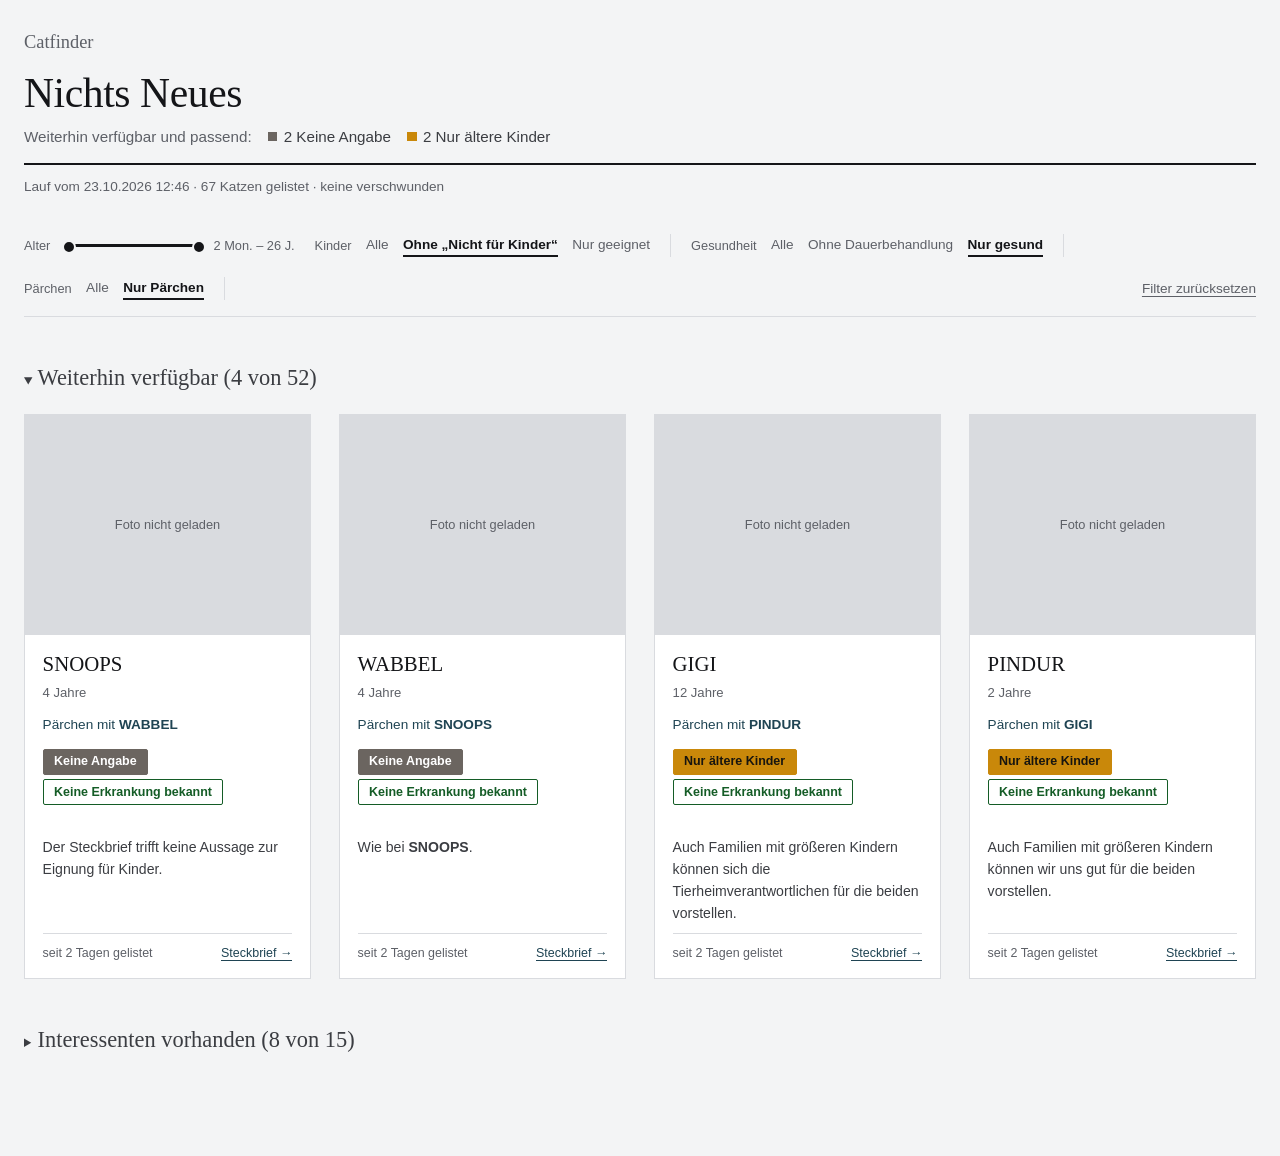
==== commit 4e9df5fe: "chore: state & report aktualisiert [skip ci]" ====
--- a/docs/index.html
+++ b/docs/index.html
@@ -3,7 +3,7 @@
 <head>
 <meta charset="utf-8">
 <meta name="viewport" content="width=device-width, initial-scale=1">
-<title>Catfinder — 22.10.2026 12:46</title>
+<title>Catfinder — 23.10.2026 12:46</title>
 <style>
 * { box-sizing: border-box; }
 :root {
@@ -119,9 +119,9 @@
 <body>
 <header>
   <p class="brand">Catfinder</p>
-  <h1 class="today"><span class="today-n">7 neu</span><span class="today-mix"><span><span class="dot" style="background:#1e7a35"></span>1 Geeignet und gesund</span><span><span class="dot" style="border:2px solid #1e7a35"></span>1 Kinder geeignet, Gesundheit prüfen</span><span><span class="dot" style="background:#6b6560"></span>1 Keine Angabe</span><span><span class="dot" style="background:#c9880a"></span>2 Nur ältere Kinder</span><span><span class="dot" style="background:#c62020"></span>2 Nicht für Kinder</span></span></h1><p class="today-avail"><span>Weiterhin verfügbar und passend:</span><span><span class="dot" style="background:#1e7a35"></span>4 Geeignet und gesund</span><span><span class="dot" style="background:#6b6560"></span>2 Keine Angabe</span><span><span class="dot" style="background:#c9880a"></span>2 Nur ältere Kinder</span></p>
+  <h1 class="today"><span class="today-n">Nichts Neues</span></h1><p class="today-avail"><span>Weiterhin verfügbar und passend:</span><span><span class="dot" style="background:#6b6560"></span>2 Keine Angabe</span><span><span class="dot" style="background:#c9880a"></span>2 Nur ältere Kinder</span></p>
   <div class="stats">
-    Lauf vom 22.10.2026 12:46 · 67 Katzen gelistet · <strong>7 neu bewertet</strong> · keine verschwunden<span id="visibleCount" aria-live="polite"></span>
+    Lauf vom 23.10.2026 12:46 · 67 Katzen gelistet · keine verschwunden<span id="visibleCount" aria-live="polite"></span>
   </div>
 </header>
 <main>
@@ -288,7 +288,7 @@
   document.addEventListener('DOMContentLoaded',update);
 })();
 </script>
-<details class="sect" open><summary><h2 class="group">Neu seit letztem Lauf (<span class="cnt">7</span>)</h2></summary><div class="grid">
+<details class="sect" open><summary><h2 class="group">Weiterhin verfügbar (<span class="cnt">52</span>)</h2></summary><div class="grid">
     <div class="card" data-cid="263785" data-age-months="312" data-rating="geeignet" data-companions="2" data-health="keine" data-name="SPEEDY" data-partner="TILL">
       <img src="https://assets-tiervermittlung.tierschutzverein-muenchen.de/263785-1-134371237224759866.jpg" alt="" loading="lazy" onerror="this.outerHTML='<div class=&quot;nophoto&quot;>Foto nicht geladen</div>'">
       <div class="body">
@@ -298,7 +298,7 @@
         <div class="labels"><span class="lab lab-best" style="background:#1e7a35;border-color:#1e7a35;color:#ffffff">Geeignet und gesund</span></div>
         <div class="health"></div>
         <div class="reason">Die beiden eignen sich gut für eine Familie und sind sowohl mit Hunden als auch mit Kleintieren verträglich.</div>
-        <div class="foot"><span>seit heute gelistet</span>
+        <div class="foot"><span>seit 1 Tag gelistet</span>
           <a href="https://tierschutzverein-muenchen.de/tiervermittlung/tierheim/katzen/263785" target="_blank" rel="noopener" aria-label="Steckbrief von SPEEDY (neuer Tab)">Steckbrief &rarr;</a></div>
       </div>
     </div>
@@ -311,8 +311,47 @@
         <div class="labels"><span class="lab" style="background:#1e7a35;border-color:#1e7a35;color:#ffffff">Kinder geeignet</span><span class="lab" style="background:var(--card);border-color:#8a5c00;color:#8a5c00">Gesundheit beachten</span></div>
         <div class="health" style="color:#8a5c00;border-color:#c9880a">Till benötigt regelmäßig befeuchtende Augentropfen, vermutlich aufgrund einer früheren Herpesinfektion.</div>
         <div class="reason">Wie bei <strong>SPEEDY</strong>.</div>
-        <div class="foot"><span>seit heute gelistet</span>
+        <div class="foot"><span>seit 1 Tag gelistet</span>
           <a href="https://tierschutzverein-muenchen.de/tiervermittlung/tierheim/katzen/264167" target="_blank" rel="noopener" aria-label="Steckbrief von TILL (neuer Tab)">Steckbrief &rarr;</a></div>
+      </div>
+    </div>
+    <div class="card" data-cid="264018" data-age-months="72" data-rating="geeignet" data-companions="0" data-health="erwaehnt" data-name="TONI" data-partner="">
+      <img src="https://assets-tiervermittlung.tierschutzverein-muenchen.de/264018-1-134370606034080759.jpg" alt="" loading="lazy" onerror="this.outerHTML='<div class=&quot;nophoto&quot;>Foto nicht geladen</div>'">
+      <div class="body">
+        <div class="name"><h3>TONI</h3></div>
+        <div class="meta">6 Jahre</div>
+        <div class="status"></div>
+        <div class="labels"><span class="lab" style="background:#1e7a35;border-color:#1e7a35;color:#ffffff">Kinder geeignet</span><span class="lab" style="background:var(--card);border-color:#8a5c00;color:#8a5c00">Gesundheit beachten</span></div>
+        <div class="health" style="color:#8a5c00;border-color:#c9880a">Scottish-Fold-Rasse: erblich bedingte Knorpel- und Gelenkprobleme möglich, die mit Schmerzen verbunden sein können.</div>
+        <div class="reason">Auch Familien mit Kindern können wir uns gut für Toni vorstellen.</div>
+        <div class="foot"><span>seit 2 Tagen gelistet</span>
+          <a href="https://tierschutzverein-muenchen.de/tiervermittlung/tierheim/katzen/264018" target="_blank" rel="noopener" aria-label="Steckbrief von TONI (neuer Tab)">Steckbrief &rarr;</a></div>
+      </div>
+    </div>
+    <div class="card" data-cid="262471" data-age-months="11" data-rating="geeignet" data-companions="0" data-health="erwaehnt" data-name="COOKIE" data-partner="">
+      <img src="https://assets-tiervermittlung.tierschutzverein-muenchen.de/262471-1-134363681939245265.jpg" alt="" loading="lazy" onerror="this.outerHTML='<div class=&quot;nophoto&quot;>Foto nicht geladen</div>'">
+      <div class="body">
+        <div class="name"><h3>COOKIE</h3></div>
+        <div class="meta">11 Monate</div>
+        <div class="status"></div>
+        <div class="labels"><span class="lab" style="background:#1e7a35;border-color:#1e7a35;color:#ffffff">Kinder geeignet</span><span class="lab" style="background:var(--card);border-color:#8a5c00;color:#8a5c00">Gesundheit beachten</span></div>
+        <div class="health" style="color:#8a5c00;border-color:#c9880a">Cookie sollte noch etwas zunehmen.</div>
+        <div class="reason">Cookie eignet sich gut für Familien mit Kindern.</div>
+        <div class="foot"><span>seit 9 Tagen gelistet</span>
+          <a href="https://tierschutzverein-muenchen.de/tiervermittlung/tierheim/katzen/262471" target="_blank" rel="noopener" aria-label="Steckbrief von COOKIE (neuer Tab)">Steckbrief &rarr;</a></div>
+      </div>
+    </div>
+    <div class="card" data-cid="262815" data-age-months="72" data-rating="geeignet" data-companions="0" data-health="erwaehnt" data-name="ELFIE" data-partner="">
+      <img src="https://assets-tiervermittlung.tierschutzverein-muenchen.de/262815-1-134357542113632822.jpg" alt="" loading="lazy" onerror="this.outerHTML='<div class=&quot;nophoto&quot;>Foto nicht geladen</div>'">
+      <div class="body">
+        <div class="name"><h3>ELFIE</h3></div>
+        <div class="meta">6 Jahre</div>
+        <div class="status"></div>
+        <div class="labels"><span class="lab" style="background:#1e7a35;border-color:#1e7a35;color:#ffffff">Kinder geeignet</span><span class="lab" style="background:var(--card);border-color:#8a5c00;color:#8a5c00">Gesundheit beachten</span></div>
+        <div class="health" style="color:#8a5c00;border-color:#c9880a">Beckenfraktur, die derzeit noch verheilen muss; darf aktuell nicht springen.</div>
+        <div class="reason">Elfie ist grundsätzlich auch für eine Familie geeignet.</div>
+        <div class="foot"><span>seit 16 Tagen gelistet</span>
+          <a href="https://tierschutzverein-muenchen.de/tiervermittlung/tierheim/katzen/262815" target="_blank" rel="noopener" aria-label="Steckbrief von ELFIE (neuer Tab)">Steckbrief &rarr;</a></div>
       </div>
     </div>
     <div class="card" data-cid="261679" data-age-months="108" data-rating="unbekannt" data-companions="0" data-health="dauerbehandlung" data-name="LUCY" data-partner="">
@@ -324,8 +363,86 @@
         <div class="labels"><span class="lab" style="background:#6b6560;border-color:#6b6560;color:#ffffff">Keine Angabe</span><span class="lab" style="background:var(--card);border-color:#971616;color:#971616">Dauerbehandlung nötig</span></div>
         <div class="health" style="color:#971616;border-color:#c62020">Benötigt hypoallergenes Spezialfutter und Futterzusätze zur Unterstützung der Verdauung und Vorbeugung von Verstopfungen.</div>
         <div class="reason">Der Text trifft keine explizite Aussage zur Kinderverträglichkeit; Lucy kam ins Tierheim, weil ein Kind allergisch auf sie reagierte, was aber nicht ihre Eignung für andere Kinder aussagt.</div>
-        <div class="foot"><span>seit heute gelistet</span>
+        <div class="foot"><span>seit 1 Tag gelistet</span>
           <a href="https://tierschutzverein-muenchen.de/tiervermittlung/tierheim/katzen/261679" target="_blank" rel="noopener" aria-label="Steckbrief von LUCY (neuer Tab)">Steckbrief &rarr;</a></div>
+      </div>
+    </div>
+    <div class="card" data-cid="263101" data-age-months="48" data-rating="unbekannt" data-companions="0" data-health="dauerbehandlung" data-name="ANKA" data-partner="">
+      <img src="https://assets-tiervermittlung.tierschutzverein-muenchen.de/263101-1-134370546421164876.jpg" alt="" loading="lazy" onerror="this.outerHTML='<div class=&quot;nophoto&quot;>Foto nicht geladen</div>'">
+      <div class="body">
+        <div class="name"><h3>ANKA</h3></div>
+        <div class="meta">4 Jahre</div>
+        <div class="status"></div>
+        <div class="labels"><span class="lab" style="background:#6b6560;border-color:#6b6560;color:#ffffff">Keine Angabe</span><span class="lab" style="background:var(--card);border-color:#971616;color:#971616">Dauerbehandlung nötig</span></div>
+        <div class="health" style="color:#971616;border-color:#c62020">Benötigt spezielles Futter auf Hirschbasis, das weiterhin gefüttert werden muss.</div>
+        <div class="reason">Der Steckbrief trifft keine explizite Aussage zu Kindern; die Anforderung nach &#x27;katzenerfahrenen Menschen&#x27; bezieht sich auf allgemeine Erfahrung, nicht spezifisch auf Kinderverträglichkeit.</div>
+        <div class="foot"><span>seit 2 Tagen gelistet</span>
+          <a href="https://tierschutzverein-muenchen.de/tiervermittlung/tierheim/katzen/263101" target="_blank" rel="noopener" aria-label="Steckbrief von ANKA (neuer Tab)">Steckbrief &rarr;</a></div>
+      </div>
+    </div>
+    <div class="card" data-cid="263685" data-age-months="48" data-rating="unbekannt" data-companions="2" data-health="keine" data-name="SNOOPS" data-partner="WABBEL">
+      <img src="https://assets-tiervermittlung.tierschutzverein-muenchen.de/263685-1-134370465555279434.jpg" alt="" loading="lazy" onerror="this.outerHTML='<div class=&quot;nophoto&quot;>Foto nicht geladen</div>'">
+      <div class="body">
+        <div class="name"><h3>SNOOPS</h3></div>
+        <div class="meta">4 Jahre</div>
+        <div class="status"><span class="partner">Pärchen mit <strong>WABBEL</strong></span></div>
+        <div class="labels"><span class="lab" style="background:#6b6560;border-color:#6b6560;color:#ffffff">Keine Angabe</span><span class="lab" style="background:var(--card);border-color:#145c26;color:#145c26">Keine Erkrankung bekannt</span></div>
+        <div class="health"></div>
+        <div class="reason">Der Steckbrief trifft keine Aussage zur Eignung für Kinder.</div>
+        <div class="foot"><span>seit 2 Tagen gelistet</span>
+          <a href="https://tierschutzverein-muenchen.de/tiervermittlung/tierheim/katzen/263685" target="_blank" rel="noopener" aria-label="Steckbrief von SNOOPS (neuer Tab)">Steckbrief &rarr;</a></div>
+      </div>
+    </div>
+    <div class="card" data-cid="263701" data-age-months="48" data-rating="unbekannt" data-companions="2" data-health="keine" data-name="WABBEL" data-partner="SNOOPS">
+      <img src="https://assets-tiervermittlung.tierschutzverein-muenchen.de/263701-1-134370463962956308.jpg" alt="" loading="lazy" onerror="this.outerHTML='<div class=&quot;nophoto&quot;>Foto nicht geladen</div>'">
+      <div class="body">
+        <div class="name"><h3>WABBEL</h3></div>
+        <div class="meta">4 Jahre</div>
+        <div class="status"><span class="partner">Pärchen mit <strong>SNOOPS</strong></span></div>
+        <div class="labels"><span class="lab" style="background:#6b6560;border-color:#6b6560;color:#ffffff">Keine Angabe</span><span class="lab" style="background:var(--card);border-color:#145c26;color:#145c26">Keine Erkrankung bekannt</span></div>
+        <div class="health"></div>
+        <div class="reason">Wie bei <strong>SNOOPS</strong>.</div>
+        <div class="foot"><span>seit 2 Tagen gelistet</span>
+          <a href="https://tierschutzverein-muenchen.de/tiervermittlung/tierheim/katzen/263701" target="_blank" rel="noopener" aria-label="Steckbrief von WABBEL (neuer Tab)">Steckbrief &rarr;</a></div>
+      </div>
+    </div>
+    <div class="card" data-cid="263546" data-age-months="60" data-rating="unbekannt" data-companions="2" data-health="erwaehnt" data-name="JOLIE" data-partner="MALU">
+      <img src="https://assets-tiervermittlung.tierschutzverein-muenchen.de/263546-1-134357476479938405.jpg" alt="" loading="lazy" onerror="this.outerHTML='<div class=&quot;nophoto&quot;>Foto nicht geladen</div>'">
+      <div class="body">
+        <div class="name"><h3>JOLIE</h3></div>
+        <div class="meta">5 Jahre</div>
+        <div class="status"><span class="partner">Pärchen mit <strong>MALU</strong></span></div>
+        <div class="labels"><span class="lab" style="background:#6b6560;border-color:#6b6560;color:#ffffff">Keine Angabe</span><span class="lab" style="background:var(--card);border-color:#8a5c00;color:#8a5c00">Gesundheit beachten</span></div>
+        <div class="health" style="color:#8a5c00;border-color:#c9880a">Zahnsanierung anstehend</div>
+        <div class="reason">Der Text trifft keine explizite Aussage zur Kinderverträglichkeit; es wird nur erwähnt, dass beide Katzen sehr ängstlich, schüchtern und scheu sind und geduldige Menschen benötigen.</div>
+        <div class="foot"><span>seit 16 Tagen gelistet</span>
+          <a href="https://tierschutzverein-muenchen.de/tiervermittlung/tierheim/katzen/263546" target="_blank" rel="noopener" aria-label="Steckbrief von JOLIE (neuer Tab)">Steckbrief &rarr;</a></div>
+      </div>
+    </div>
+    <div class="card" data-cid="263548" data-age-months="60" data-rating="unbekannt" data-companions="2" data-health="erwaehnt" data-name="MALU" data-partner="JOLIE">
+      <img src="https://assets-tiervermittlung.tierschutzverein-muenchen.de/263548-1-134357477180887347.jpg" alt="" loading="lazy" onerror="this.outerHTML='<div class=&quot;nophoto&quot;>Foto nicht geladen</div>'">
+      <div class="body">
+        <div class="name"><h3>MALU</h3></div>
+        <div class="meta">5 Jahre</div>
+        <div class="status"><span class="partner">Pärchen mit <strong>JOLIE</strong></span></div>
+        <div class="labels"><span class="lab" style="background:#6b6560;border-color:#6b6560;color:#ffffff">Keine Angabe</span><span class="lab" style="background:var(--card);border-color:#8a5c00;color:#8a5c00">Gesundheit beachten</span></div>
+        <div class="health" style="color:#8a5c00;border-color:#c9880a">Zahnsanierung steht noch an.</div>
+        <div class="reason">Der Text trifft keine explizite Aussage zur Eignung für Kinder; die Anforderung nach &#x27;ruhigem und liebendem Zuhause&#x27; und &#x27;geduldigen Menschen&#x27; sind Vermittlungsmarker, keine Kindereignungsaussage.</div>
+        <div class="foot"><span>seit 16 Tagen gelistet</span>
+          <a href="https://tierschutzverein-muenchen.de/tiervermittlung/tierheim/katzen/263548" target="_blank" rel="noopener" aria-label="Steckbrief von MALU (neuer Tab)">Steckbrief &rarr;</a></div>
+      </div>
+    </div>
+    <div class="card" data-cid="263615" data-age-months="48" data-rating="unbekannt" data-companions="0" data-health="erwaehnt" data-name="ZICKY" data-partner="">
+      <img src="https://assets-tiervermittlung.tierschutzverein-muenchen.de/263615-1-134340189776099978.jpg" alt="" loading="lazy" onerror="this.outerHTML='<div class=&quot;nophoto&quot;>Foto nicht geladen</div>'">
+      <div class="body">
+        <div class="name"><h3>ZICKY</h3></div>
+        <div class="meta">4 Jahre</div>
+        <div class="status"></div>
+        <div class="labels"><span class="lab" style="background:#6b6560;border-color:#6b6560;color:#ffffff">Keine Angabe</span><span class="lab" style="background:var(--card);border-color:#8a5c00;color:#8a5c00">Gesundheit beachten</span></div>
+        <div class="health" style="color:#8a5c00;border-color:#c9880a">Zicky muss noch etwas abnehmen, damit sie wieder rundum fit und gesund durchs Leben gehen kann.</div>
+        <div class="reason">Der Steckbrief trifft keine Aussage zur Eignung für Kinder.</div>
+        <div class="foot"><span>seit 37 Tagen gelistet</span>
+          <a href="https://tierschutzverein-muenchen.de/tiervermittlung/tierheim/katzen/263615" target="_blank" rel="noopener" aria-label="Steckbrief von ZICKY (neuer Tab)">Steckbrief &rarr;</a></div>
       </div>
     </div>
     <div class="card" data-cid="263543" data-age-months="36" data-rating="aeltere_kinder" data-companions="0" data-health="erwaehnt" data-name="ALFRED" data-partner="">
@@ -337,7 +454,7 @@
         <div class="labels"><span class="lab" style="background:#c9880a;border-color:#c9880a;color:#17150f">Nur ältere Kinder</span><span class="lab" style="background:var(--card);border-color:#8a5c00;color:#8a5c00">Gesundheit beachten</span></div>
         <div class="health" style="color:#8a5c00;border-color:#c9880a">Alfred hatte einen Bruch am Vorderbein und wird derzeit langsam und kontrolliert wieder an das Klettern und Springen gewöhnt.</div>
         <div class="reason">Größere Kinder sind im neuen Zuhause denkbar, sofern sie verständnisvoll mit seiner lebhaften Art umgehen können.</div>
-        <div class="foot"><span>seit heute gelistet</span>
+        <div class="foot"><span>seit 1 Tag gelistet</span>
           <a href="https://tierschutzverein-muenchen.de/tiervermittlung/tierheim/katzen/263543" target="_blank" rel="noopener" aria-label="Steckbrief von ALFRED (neuer Tab)">Steckbrief &rarr;</a></div>
       </div>
     </div>
@@ -350,8 +467,333 @@
         <div class="labels"><span class="lab" style="background:#c9880a;border-color:#c9880a;color:#17150f">Nur ältere Kinder</span><span class="lab" style="background:var(--card);border-color:#8a5c00;color:#8a5c00">Gesundheit beachten</span></div>
         <div class="health" style="color:#8a5c00;border-color:#c9880a">Neigt in belastenden oder ungewohnten Situationen zu stressbedingtem Durchfall.</div>
         <div class="reason">Größere Kinder ab etwa 15 Jahren sind im neuen Zuhause denkbar, sofern sie ruhig und respektvoll mit Simsala umgehen und seine Rückzugsmöglichkeiten achten.</div>
-        <div class="foot"><span>seit heute gelistet</span>
+        <div class="foot"><span>seit 1 Tag gelistet</span>
           <a href="https://tierschutzverein-muenchen.de/tiervermittlung/tierheim/katzen/264636" target="_blank" rel="noopener" aria-label="Steckbrief von SIMSALA (neuer Tab)">Steckbrief &rarr;</a></div>
+      </div>
+    </div>
+    <div class="card" data-cid="264479" data-age-months="144" data-rating="aeltere_kinder" data-companions="2" data-health="keine" data-name="GIGI" data-partner="PINDUR">
+      <img src="https://assets-tiervermittlung.tierschutzverein-muenchen.de/264479-1-134370454893567338.jpg" alt="" loading="lazy" onerror="this.outerHTML='<div class=&quot;nophoto&quot;>Foto nicht geladen</div>'">
+      <div class="body">
+        <div class="name"><h3>GIGI</h3></div>
+        <div class="meta">12 Jahre</div>
+        <div class="status"><span class="partner">Pärchen mit <strong>PINDUR</strong></span></div>
+        <div class="labels"><span class="lab" style="background:#c9880a;border-color:#c9880a;color:#17150f">Nur ältere Kinder</span><span class="lab" style="background:var(--card);border-color:#145c26;color:#145c26">Keine Erkrankung bekannt</span></div>
+        <div class="health"></div>
+        <div class="reason">Auch Familien mit größeren Kindern können sich die Tierheimverantwortlichen für die beiden vorstellen.</div>
+        <div class="foot"><span>seit 2 Tagen gelistet</span>
+          <a href="https://tierschutzverein-muenchen.de/tiervermittlung/tierheim/katzen/264479" target="_blank" rel="noopener" aria-label="Steckbrief von GIGI (neuer Tab)">Steckbrief &rarr;</a></div>
+      </div>
+    </div>
+    <div class="card" data-cid="264480" data-age-months="24" data-rating="aeltere_kinder" data-companions="2" data-health="keine" data-name="PINDUR" data-partner="GIGI">
+      <img src="https://assets-tiervermittlung.tierschutzverein-muenchen.de/264480-1-134370456381503491.jpg" alt="" loading="lazy" onerror="this.outerHTML='<div class=&quot;nophoto&quot;>Foto nicht geladen</div>'">
+      <div class="body">
+        <div class="name"><h3>PINDUR</h3></div>
+        <div class="meta">2 Jahre</div>
+        <div class="status"><span class="partner">Pärchen mit <strong>GIGI</strong></span></div>
+        <div class="labels"><span class="lab" style="background:#c9880a;border-color:#c9880a;color:#17150f">Nur ältere Kinder</span><span class="lab" style="background:var(--card);border-color:#145c26;color:#145c26">Keine Erkrankung bekannt</span></div>
+        <div class="health"></div>
+        <div class="reason">Auch Familien mit größeren Kindern können wir uns gut für die beiden vorstellen.</div>
+        <div class="foot"><span>seit 2 Tagen gelistet</span>
+          <a href="https://tierschutzverein-muenchen.de/tiervermittlung/tierheim/katzen/264480" target="_blank" rel="noopener" aria-label="Steckbrief von PINDUR (neuer Tab)">Steckbrief &rarr;</a></div>
+      </div>
+    </div>
+    <div class="card" data-cid="264409" data-age-months="180" data-rating="aeltere_kinder" data-companions="0" data-health="dauerbehandlung" data-name="ROCKY" data-partner="">
+      <img src="https://assets-tiervermittlung.tierschutzverein-muenchen.de/264409-1-134369797709446235.jpg" alt="" loading="lazy" onerror="this.outerHTML='<div class=&quot;nophoto&quot;>Foto nicht geladen</div>'">
+      <div class="body">
+        <div class="name"><h3>ROCKY</h3></div>
+        <div class="meta">15 Jahre</div>
+        <div class="status"></div>
+        <div class="labels"><span class="lab" style="background:#c9880a;border-color:#c9880a;color:#17150f">Nur ältere Kinder</span><span class="lab" style="background:var(--card);border-color:#971616;color:#971616">Dauerbehandlung nötig</span></div>
+        <div class="health" style="color:#971616;border-color:#c62020">Struvitsteine, benötigt spezielles Futter; Bluthochdruck, täglich eine Tablette erforderlich.</div>
+        <div class="reason">Rocky ist grundsätzlich familiengeeignet und kann auch mit Kindern zusammenleben, wichtig ist dabei, dass seine Bedürfnisse nach Ruhe und Rückzug respektiert werden.</div>
+        <div class="foot"><span>seit 2 Tagen gelistet</span>
+          <a href="https://tierschutzverein-muenchen.de/tiervermittlung/tierheim/katzen/264409" target="_blank" rel="noopener" aria-label="Steckbrief von ROCKY (neuer Tab)">Steckbrief &rarr;</a></div>
+      </div>
+    </div>
+    <div class="card" data-cid="264335" data-age-months="144" data-rating="aeltere_kinder" data-companions="2" data-health="erwaehnt" data-name="SCHMUSI" data-partner="WUSCHEL">
+      <img src="https://assets-tiervermittlung.tierschutzverein-muenchen.de/264335-1-134369811491720039.jpg" alt="" loading="lazy" onerror="this.outerHTML='<div class=&quot;nophoto&quot;>Foto nicht geladen</div>'">
+      <div class="body">
+        <div class="name"><h3>SCHMUSI</h3></div>
+        <div class="meta">12 Jahre</div>
+        <div class="status"><span class="partner">Pärchen mit <strong>WUSCHEL</strong></span></div>
+        <div class="labels"><span class="lab" style="background:#c9880a;border-color:#c9880a;color:#17150f">Nur ältere Kinder</span><span class="lab" style="background:var(--card);border-color:#8a5c00;color:#8a5c00">Gesundheit beachten</span></div>
+        <div class="health" style="color:#8a5c00;border-color:#c9880a">Schmusi ist derzeit übergewichtig und sollte in ihrem neuen Zuhause kontrolliert abnehmen.</div>
+        <div class="reason">Größere Kinder ab etwa zwölf Jahren sind denkbar, sofern sie ruhig und respektvoll mit den Katzen umgehen.</div>
+        <div class="foot"><span>seit 2 Tagen gelistet</span>
+          <a href="https://tierschutzverein-muenchen.de/tiervermittlung/tierheim/katzen/264335" target="_blank" rel="noopener" aria-label="Steckbrief von SCHMUSI (neuer Tab)">Steckbrief &rarr;</a></div>
+      </div>
+    </div>
+    <div class="card" data-cid="264336" data-age-months="144" data-rating="aeltere_kinder" data-companions="2" data-health="erwaehnt" data-name="WUSCHEL" data-partner="SCHMUSI">
+      <img src="https://assets-tiervermittlung.tierschutzverein-muenchen.de/264336-1-134369795305229415.jpg" alt="" loading="lazy" onerror="this.outerHTML='<div class=&quot;nophoto&quot;>Foto nicht geladen</div>'">
+      <div class="body">
+        <div class="name"><h3>WUSCHEL</h3></div>
+        <div class="meta">12 Jahre</div>
+        <div class="status"><span class="partner">Pärchen mit <strong>SCHMUSI</strong></span></div>
+        <div class="labels"><span class="lab" style="background:#c9880a;border-color:#c9880a;color:#17150f">Nur ältere Kinder</span><span class="lab" style="background:var(--card);border-color:#8a5c00;color:#8a5c00">Gesundheit beachten</span></div>
+        <div class="health" style="color:#8a5c00;border-color:#c9880a">Beide Katzen neigen in belastenden oder ungewohnten Situationen zu stressbedingtem Durchfall.</div>
+        <div class="reason">Wie bei <strong>SCHMUSI</strong>.</div>
+        <div class="foot"><span>seit 2 Tagen gelistet</span>
+          <a href="https://tierschutzverein-muenchen.de/tiervermittlung/tierheim/katzen/264336" target="_blank" rel="noopener" aria-label="Steckbrief von WUSCHEL (neuer Tab)">Steckbrief &rarr;</a></div>
+      </div>
+    </div>
+    <div class="card" data-cid="261425" data-age-months="84" data-rating="aeltere_kinder" data-companions="0" data-health="dauerbehandlung" data-name="ZWIEBERL" data-partner="">
+      <img src="https://assets-tiervermittlung.tierschutzverein-muenchen.de/261425-1-134369795948683463.jpg" alt="" loading="lazy" onerror="this.outerHTML='<div class=&quot;nophoto&quot;>Foto nicht geladen</div>'">
+      <div class="body">
+        <div class="name"><h3>ZWIEBERL</h3></div>
+        <div class="meta">7 Jahre</div>
+        <div class="status"></div>
+        <div class="labels"><span class="lab" style="background:#c9880a;border-color:#c9880a;color:#17150f">Nur ältere Kinder</span><span class="lab" style="background:var(--card);border-color:#971616;color:#971616">Dauerbehandlung nötig</span></div>
+        <div class="health" style="color:#971616;border-color:#c62020">Auffälligkeiten im Magenbereich, bekommt spezielles hypoallergenes Futter.</div>
+        <div class="reason">Kinder sollten jedoch mindestens 12 Jahre alt sein und Verständnis für die Bedürfnisse einer Katze mitbringen.</div>
+        <div class="foot"><span>seit 2 Tagen gelistet</span>
+          <a href="https://tierschutzverein-muenchen.de/tiervermittlung/tierheim/katzen/261425" target="_blank" rel="noopener" aria-label="Steckbrief von ZWIEBERL (neuer Tab)">Steckbrief &rarr;</a></div>
+      </div>
+    </div>
+    <div class="card" data-cid="261102" data-age-months="204" data-rating="aeltere_kinder" data-companions="2" data-health="keine" data-name="GIZMO" data-partner="PASHA">
+      <img src="https://assets-tiervermittlung.tierschutzverein-muenchen.de/261102-1-134262608371065386.jpg" alt="" loading="lazy" onerror="this.outerHTML='<div class=&quot;nophoto&quot;>Foto nicht geladen</div>'">
+      <div class="body">
+        <div class="name"><h3>GIZMO</h3></div>
+        <div class="meta">17 Jahre</div>
+        <div class="status"><span class="partner">Pärchen mit <strong>PASHA</strong></span></div>
+        <div class="labels"><span class="lab" style="background:#c9880a;border-color:#c9880a;color:#17150f">Nur ältere Kinder</span><span class="lab" style="background:var(--card);border-color:#145c26;color:#145c26">Keine Erkrankung bekannt</span></div>
+        <div class="health"></div>
+        <div class="reason">Für Familien mit Kindern eignen sie sich ab einem etwas größeren Alter.</div>
+        <div class="foot"><span>seit 6 Tagen gelistet</span>
+          <a href="https://tierschutzverein-muenchen.de/tiervermittlung/tierheim/katzen/261102" target="_blank" rel="noopener" aria-label="Steckbrief von GIZMO (neuer Tab)">Steckbrief &rarr;</a></div>
+      </div>
+    </div>
+    <div class="card" data-cid="261105" data-age-months="204" data-rating="aeltere_kinder" data-companions="2" data-health="erwaehnt" data-name="PASHA" data-partner="GIZMO">
+      <img src="https://assets-tiervermittlung.tierschutzverein-muenchen.de/261105-1-134254023596532603.jpg" alt="" loading="lazy" onerror="this.outerHTML='<div class=&quot;nophoto&quot;>Foto nicht geladen</div>'">
+      <div class="body">
+        <div class="name"><h3>PASHA</h3></div>
+        <div class="meta">17 Jahre</div>
+        <div class="status"><span class="partner">Pärchen mit <strong>GIZMO</strong></span></div>
+        <div class="labels"><span class="lab" style="background:#c9880a;border-color:#c9880a;color:#17150f">Nur ältere Kinder</span><span class="lab" style="background:var(--card);border-color:#8a5c00;color:#8a5c00">Gesundheit beachten</span></div>
+        <div class="health" style="color:#8a5c00;border-color:#c9880a">Leicht erhöhte Nierenwerte in der Vergangenheit, bei letzter Kontrolluntersuchung wieder im Normalbereich, erhält spezielles Nierenfutter und braucht alle sechs Monate tierärztliche Kontrolle.</div>
+        <div class="reason">Wie bei <strong>GIZMO</strong>.</div>
+        <div class="foot"><span>seit 6 Tagen gelistet</span>
+          <a href="https://tierschutzverein-muenchen.de/tiervermittlung/tierheim/katzen/261105" target="_blank" rel="noopener" aria-label="Steckbrief von PASHA (neuer Tab)">Steckbrief &rarr;</a></div>
+      </div>
+    </div>
+    <div class="card" data-cid="262123" data-age-months="168" data-rating="aeltere_kinder" data-companions="0" data-health="dauerbehandlung" data-name="JANNIS" data-partner="">
+      <img src="https://assets-tiervermittlung.tierschutzverein-muenchen.de/262123-1-134370500847301698.jpg" alt="" loading="lazy" onerror="this.outerHTML='<div class=&quot;nophoto&quot;>Foto nicht geladen</div>'">
+      <div class="body">
+        <div class="name"><h3>JANNIS</h3></div>
+        <div class="meta">14 Jahre</div>
+        <div class="status"></div>
+        <div class="labels"><span class="lab" style="background:#c9880a;border-color:#c9880a;color:#17150f">Nur ältere Kinder</span><span class="lab" style="background:var(--card);border-color:#971616;color:#971616">Dauerbehandlung nötig</span></div>
+        <div class="health" style="color:#971616;border-color:#c62020">Verdacht auf Tumor oder chronische Entzündungen, ausgeprägte Kniearthrosen mit monatlicher Schmerzmittelspritze, Bauchspeicheldrüsenunterfunktion, Schilddrüsenüberfunktion, Bluthochdruck.</div>
+        <div class="reason">Kinder sollten mindestens 14 Jahre alt sein und Verständnis für seine Bedürfnisse mitbringen.</div>
+        <div class="foot"><span>seit 6 Tagen gelistet</span>
+          <a href="https://tierschutzverein-muenchen.de/tiervermittlung/tierheim/katzen/262123" target="_blank" rel="noopener" aria-label="Steckbrief von JANNIS (neuer Tab)">Steckbrief &rarr;</a></div>
+      </div>
+    </div>
+    <div class="card" data-cid="262903" data-age-months="4" data-rating="aeltere_kinder" data-companions="2" data-health="dauerbehandlung" data-name="ASUKA" data-partner="SHINJI">
+      <img src="https://assets-tiervermittlung.tierschutzverein-muenchen.de/262903-1-134357638960951765.jpg" alt="" loading="lazy" onerror="this.outerHTML='<div class=&quot;nophoto&quot;>Foto nicht geladen</div>'">
+      <div class="body">
+        <div class="name"><h3>ASUKA</h3></div>
+        <div class="meta">4 Monate</div>
+        <div class="status"><span class="partner">Pärchen mit <strong>SHINJI</strong></span></div>
+        <div class="labels"><span class="lab" style="background:#c9880a;border-color:#c9880a;color:#17150f">Nur ältere Kinder</span><span class="lab" style="background:var(--card);border-color:#971616;color:#971616">Dauerbehandlung nötig</span></div>
+        <div class="health" style="color:#971616;border-color:#c62020">Katzenschnupfen, Asuka derzeit aufgrund ihrer Augen in Behandlung, Behandlung muss fortgeführt werden.</div>
+        <div class="reason">Asuka und Shinji sind grundsätzlich familiengeeignet und können gerne zu Kindern ab etwa 10 Jahren ziehen.</div>
+        <div class="foot"><span>seit 16 Tagen gelistet</span>
+          <a href="https://tierschutzverein-muenchen.de/tiervermittlung/tierheim/katzen/262903" target="_blank" rel="noopener" aria-label="Steckbrief von ASUKA (neuer Tab)">Steckbrief &rarr;</a></div>
+      </div>
+    </div>
+    <div class="card" data-cid="262905" data-age-months="7" data-rating="aeltere_kinder" data-companions="2" data-health="erwaehnt" data-name="SHINJI" data-partner="ASUKA">
+      <img src="https://assets-tiervermittlung.tierschutzverein-muenchen.de/262905-1-134357472944719568.jpg" alt="" loading="lazy" onerror="this.outerHTML='<div class=&quot;nophoto&quot;>Foto nicht geladen</div>'">
+      <div class="body">
+        <div class="name"><h3>SHINJI</h3></div>
+        <div class="meta">7 Monate</div>
+        <div class="status"><span class="partner">Pärchen mit <strong>ASUKA</strong></span></div>
+        <div class="labels"><span class="lab" style="background:#c9880a;border-color:#c9880a;color:#17150f">Nur ältere Kinder</span><span class="lab" style="background:var(--card);border-color:#8a5c00;color:#8a5c00">Gesundheit beachten</span></div>
+        <div class="health" style="color:#8a5c00;border-color:#c9880a">Katzenschnupfen, Behandlung erforderlich.</div>
+        <div class="reason">Grundsätzlich familiengeeignet und können gerne zu Kindern ab etwa 10 Jahren ziehen, wobei die Kinder verständnisvoll mit den beiden umgehen sollten.</div>
+        <div class="foot"><span>seit 16 Tagen gelistet</span>
+          <a href="https://tierschutzverein-muenchen.de/tiervermittlung/tierheim/katzen/262905" target="_blank" rel="noopener" aria-label="Steckbrief von SHINJI (neuer Tab)">Steckbrief &rarr;</a></div>
+      </div>
+    </div>
+    <div class="card" data-cid="263098" data-age-months="5" data-rating="aeltere_kinder" data-companions="2" data-health="erwaehnt" data-name="BAMBOO" data-partner="REI">
+      <img src="https://assets-tiervermittlung.tierschutzverein-muenchen.de/263098-1-134357474422911495.jpg" alt="" loading="lazy" onerror="this.outerHTML='<div class=&quot;nophoto&quot;>Foto nicht geladen</div>'">
+      <div class="body">
+        <div class="name"><h3>BAMBOO</h3></div>
+        <div class="meta">5 Monate</div>
+        <div class="status"><span class="partner">Pärchen mit <strong>REI</strong></span></div>
+        <div class="labels"><span class="lab" style="background:#c9880a;border-color:#c9880a;color:#17150f">Nur ältere Kinder</span><span class="lab" style="background:var(--card);border-color:#8a5c00;color:#8a5c00">Gesundheit beachten</span></div>
+        <div class="health" style="color:#8a5c00;border-color:#c9880a">Chronischer Schnupfen und dauerhaft geschädigtes linkes Auge durch Schnupferinfektion im jungen Alter.</div>
+        <div class="reason">Eine Vermittlung in eine Familie mit Kindern ab 8 Jahren ist für die beiden gut vorstellbar.</div>
+        <div class="foot"><span>seit 16 Tagen gelistet</span>
+          <a href="https://tierschutzverein-muenchen.de/tiervermittlung/tierheim/katzen/263098" target="_blank" rel="noopener" aria-label="Steckbrief von BAMBOO (neuer Tab)">Steckbrief &rarr;</a></div>
+      </div>
+    </div>
+    <div class="card" data-cid="262967" data-age-months="8" data-rating="aeltere_kinder" data-companions="2" data-health="erwaehnt" data-name="REI" data-partner="BAMBOO">
+      <img src="https://assets-tiervermittlung.tierschutzverein-muenchen.de/262967-1-134357473583598458.jpg" alt="" loading="lazy" onerror="this.outerHTML='<div class=&quot;nophoto&quot;>Foto nicht geladen</div>'">
+      <div class="body">
+        <div class="name"><h3>REI</h3></div>
+        <div class="meta">8 Monate</div>
+        <div class="status"><span class="partner">Pärchen mit <strong>BAMBOO</strong></span></div>
+        <div class="labels"><span class="lab" style="background:#c9880a;border-color:#c9880a;color:#17150f">Nur ältere Kinder</span><span class="lab" style="background:var(--card);border-color:#8a5c00;color:#8a5c00">Gesundheit beachten</span></div>
+        <div class="health" style="color:#8a5c00;border-color:#c9880a">Chronischer Schnupfen.</div>
+        <div class="reason">Wie bei <strong>BAMBOO</strong>.</div>
+        <div class="foot"><span>seit 16 Tagen gelistet</span>
+          <a href="https://tierschutzverein-muenchen.de/tiervermittlung/tierheim/katzen/262967" target="_blank" rel="noopener" aria-label="Steckbrief von REI (neuer Tab)">Steckbrief &rarr;</a></div>
+      </div>
+    </div>
+    <div class="card" data-cid="262324" data-age-months="144" data-rating="aeltere_kinder" data-companions="2" data-health="keine" data-name="MIMI-SUN" data-partner="SILVER">
+      <img src="https://assets-tiervermittlung.tierschutzverein-muenchen.de/262324-1-134354027575876195.jpg" alt="" loading="lazy" onerror="this.outerHTML='<div class=&quot;nophoto&quot;>Foto nicht geladen</div>'">
+      <div class="body">
+        <div class="name"><h3>MIMI-SUN</h3></div>
+        <div class="meta">12 Jahre</div>
+        <div class="status"><span class="partner">Pärchen mit <strong>SILVER</strong></span></div>
+        <div class="labels"><span class="lab" style="background:#c9880a;border-color:#c9880a;color:#17150f">Nur ältere Kinder</span><span class="lab" style="background:var(--card);border-color:#145c26;color:#145c26">Keine Erkrankung bekannt</span></div>
+        <div class="health"></div>
+        <div class="reason">Wir können uns die beiden auch in einer Familie mit Kindern ab 10 Jahren vorstellen, sofern es sich um ein ruhiges und verständnisvolles Zuhause handelt.</div>
+        <div class="foot"><span>seit 21 Tagen gelistet</span>
+          <a href="https://tierschutzverein-muenchen.de/tiervermittlung/tierheim/katzen/262324" target="_blank" rel="noopener" aria-label="Steckbrief von MIMI-SUN (neuer Tab)">Steckbrief &rarr;</a></div>
+      </div>
+    </div>
+    <div class="card" data-cid="262327" data-age-months="144" data-rating="aeltere_kinder" data-companions="2" data-health="dauerbehandlung" data-name="SILVER" data-partner="MIMI-SUN">
+      <img src="https://assets-tiervermittlung.tierschutzverein-muenchen.de/262327-1-134354025709056332.jpg" alt="" loading="lazy" onerror="this.outerHTML='<div class=&quot;nophoto&quot;>Foto nicht geladen</div>'">
+      <div class="body">
+        <div class="name"><h3>SILVER</h3></div>
+        <div class="meta">12 Jahre</div>
+        <div class="status"><span class="partner">Pärchen mit <strong>MIMI-SUN</strong></span></div>
+        <div class="labels"><span class="lab" style="background:#c9880a;border-color:#c9880a;color:#17150f">Nur ältere Kinder</span><span class="lab" style="background:var(--card);border-color:#971616;color:#971616">Dauerbehandlung nötig</span></div>
+        <div class="health" style="color:#971616;border-color:#c62020">Silver leidet an einem fortgeschrittenen Darmtumor und nimmt notwendige Medikamente problemlos.</div>
+        <div class="reason">Wie bei <strong>MIMI-SUN</strong>.</div>
+        <div class="foot"><span>seit 21 Tagen gelistet</span>
+          <a href="https://tierschutzverein-muenchen.de/tiervermittlung/tierheim/katzen/262327" target="_blank" rel="noopener" aria-label="Steckbrief von SILVER (neuer Tab)">Steckbrief &rarr;</a></div>
+      </div>
+    </div>
+    <div class="card" data-cid="261963" data-age-months="108" data-rating="aeltere_kinder" data-companions="0" data-health="dauerbehandlung" data-name="MOLLY" data-partner="">
+      <img src="https://assets-tiervermittlung.tierschutzverein-muenchen.de/261963-1-134348788293755265.jpg" alt="" loading="lazy" onerror="this.outerHTML='<div class=&quot;nophoto&quot;>Foto nicht geladen</div>'">
+      <div class="body">
+        <div class="name"><h3>MOLLY</h3></div>
+        <div class="meta">9 Jahre</div>
+        <div class="status"></div>
+        <div class="labels"><span class="lab" style="background:#c9880a;border-color:#c9880a;color:#17150f">Nur ältere Kinder</span><span class="lab" style="background:var(--card);border-color:#971616;color:#971616">Dauerbehandlung nötig</span></div>
+        <div class="health" style="color:#971616;border-color:#c62020">Spezielles Futter zur Gewichtsreduktion und Futterzusatz zur Unterstützung der Blase; Patellaluxation auf der linken Seite</div>
+        <div class="reason">Molly eignet sich gut für eine Familie mit Kindern ab 6 Jahren</div>
+        <div class="foot"><span>seit 37 Tagen gelistet</span>
+          <a href="https://tierschutzverein-muenchen.de/tiervermittlung/tierheim/katzen/261963" target="_blank" rel="noopener" aria-label="Steckbrief von MOLLY (neuer Tab)">Steckbrief &rarr;</a></div>
+      </div>
+    </div>
+    <div class="card" data-cid="263410" data-age-months="108" data-rating="aeltere_kinder" data-companions="2" data-health="dauerbehandlung" data-name="DORI" data-partner="POPPY">
+      <img src="https://assets-tiervermittlung.tierschutzverein-muenchen.de/263410-1-134311922601472925.jpg" alt="" loading="lazy" onerror="this.outerHTML='<div class=&quot;nophoto&quot;>Foto nicht geladen</div>'">
+      <div class="body">
+        <div class="name"><h3>DORI</h3></div>
+        <div class="meta">9 Jahre</div>
+        <div class="status"><span class="partner">Pärchen mit <strong>POPPY</strong></span></div>
+        <div class="labels"><span class="lab" style="background:#c9880a;border-color:#c9880a;color:#17150f">Nur ältere Kinder</span><span class="lab" style="background:var(--card);border-color:#971616;color:#971616">Dauerbehandlung nötig</span></div>
+        <div class="health" style="color:#971616;border-color:#c62020">Blasenprobleme mit dauerhaftem Spezialfutter Urinary, Hüftprobleme mit Schmerzmitteln, teilweise Unsauberkeit mit Kot aufgrund von Schmerzen.</div>
+        <div class="reason">Größere Kinder ab etwa 12 Jahren können wir uns in ihrem neuen Zuhause vorstellen, sofern sie den beiden die nötige Ruhe und Zeit zum Eingewöhnen geben.</div>
+        <div class="foot"><span>seit 69 Tagen gelistet</span>
+          <a href="https://tierschutzverein-muenchen.de/tiervermittlung/tierheim/katzen/263410" target="_blank" rel="noopener" aria-label="Steckbrief von DORI (neuer Tab)">Steckbrief &rarr;</a></div>
+      </div>
+    </div>
+    <div class="card" data-cid="263409" data-age-months="96" data-rating="aeltere_kinder" data-companions="2" data-health="dauerbehandlung" data-name="POPPY" data-partner="DORI">
+      <img src="https://assets-tiervermittlung.tierschutzverein-muenchen.de/263409-1-134357403184005506.jpg" alt="" loading="lazy" onerror="this.outerHTML='<div class=&quot;nophoto&quot;>Foto nicht geladen</div>'">
+      <div class="body">
+        <div class="name"><h3>POPPY</h3></div>
+        <div class="meta">8 Jahre</div>
+        <div class="status"><span class="partner">Pärchen mit <strong>DORI</strong></span></div>
+        <div class="labels"><span class="lab" style="background:#c9880a;border-color:#c9880a;color:#17150f">Nur ältere Kinder</span><span class="lab" style="background:var(--card);border-color:#971616;color:#971616">Dauerbehandlung nötig</span></div>
+        <div class="health" style="color:#971616;border-color:#c62020">Blasenprobleme mit dauerhaftem Spezialfutter Urinary und Hüftprobleme mit Schmerzmitteln.</div>
+        <div class="reason">Wie bei <strong>DORI</strong>.</div>
+        <div class="foot"><span>seit 69 Tagen gelistet</span>
+          <a href="https://tierschutzverein-muenchen.de/tiervermittlung/tierheim/katzen/263409" target="_blank" rel="noopener" aria-label="Steckbrief von POPPY (neuer Tab)">Steckbrief &rarr;</a></div>
+      </div>
+    </div>
+    <div class="card" data-cid="260205" data-age-months="96" data-rating="aeltere_kinder" data-companions="0" data-health="erwaehnt" data-name="BAZI" data-partner="">
+      <img src="https://assets-tiervermittlung.tierschutzverein-muenchen.de/260205-1-134183842916671148.JPG" alt="" loading="lazy" onerror="this.outerHTML='<div class=&quot;nophoto&quot;>Foto nicht geladen</div>'">
+      <div class="body">
+        <div class="name"><h3>BAZI</h3></div>
+        <div class="meta">8 Jahre</div>
+        <div class="status"></div>
+        <div class="labels"><span class="lab" style="background:#c9880a;border-color:#c9880a;color:#17150f">Nur ältere Kinder</span><span class="lab" style="background:var(--card);border-color:#8a5c00;color:#8a5c00">Gesundheit beachten</span></div>
+        <div class="health" style="color:#8a5c00;border-color:#c9880a">Toxoplasmose, positiv getestet und ausbehandelt, leichte neurologische Auffälligkeiten.</div>
+        <div class="reason">Größere Kinder ab 16 Jahren sind für sie in Ordnung, sofern sie einen ruhigen Umgang mit Tieren gewohnt sind.</div>
+        <div class="foot"><span>seit 77 Tagen gelistet</span>
+          <a href="https://tierschutzverein-muenchen.de/tiervermittlung/tierheim/katzen/260205" target="_blank" rel="noopener" aria-label="Steckbrief von BAZI (neuer Tab)">Steckbrief &rarr;</a></div>
+      </div>
+    </div>
+    <div class="card" data-cid="256408" data-age-months="96" data-rating="aeltere_kinder" data-companions="0" data-health="dauerbehandlung" data-name="MINI" data-partner="">
+      <img src="https://assets-tiervermittlung.tierschutzverein-muenchen.de/256408-1-134354028580037580.jpg" alt="" loading="lazy" onerror="this.outerHTML='<div class=&quot;nophoto&quot;>Foto nicht geladen</div>'">
+      <div class="body">
+        <div class="name"><h3>MINI</h3></div>
+        <div class="meta">8 Jahre</div>
+        <div class="status"></div>
+        <div class="labels"><span class="lab" style="background:#c9880a;border-color:#c9880a;color:#17150f">Nur ältere Kinder</span><span class="lab" style="background:var(--card);border-color:#971616;color:#971616">Dauerbehandlung nötig</span></div>
+        <div class="health" style="color:#971616;border-color:#c62020">FIV-positiv und chronisch entzündliche Darmerkrankung (IBD), benötigt sensitiv geeignetes Futter.</div>
+        <div class="reason">Aufgrund ihrer anfänglichen Unsicherheit und ihrer Geräuschempfindlichkeit sollten Kinder im Haushalt bereits größer und verständnisvoll sein.</div>
+        <div class="foot"><span>seit 77 Tagen gelistet</span>
+          <a href="https://tierschutzverein-muenchen.de/tiervermittlung/tierheim/katzen/256408" target="_blank" rel="noopener" aria-label="Steckbrief von MINI (neuer Tab)">Steckbrief &rarr;</a></div>
+      </div>
+    </div>
+    <div class="card" data-cid="261949" data-age-months="36" data-rating="aeltere_kinder" data-companions="2" data-health="dauerbehandlung" data-name="DUMAN" data-partner="PAMUK">
+      <img src="https://assets-tiervermittlung.tierschutzverein-muenchen.de/261949-1-134287520261695845.jpg" alt="" loading="lazy" onerror="this.outerHTML='<div class=&quot;nophoto&quot;>Foto nicht geladen</div>'">
+      <div class="body">
+        <div class="name"><h3>DUMAN</h3></div>
+        <div class="meta">3 Jahre</div>
+        <div class="status"><span class="partner">Pärchen mit <strong>PAMUK</strong></span></div>
+        <div class="labels"><span class="lab" style="background:#c9880a;border-color:#c9880a;color:#17150f">Nur ältere Kinder</span><span class="lab" style="background:var(--card);border-color:#971616;color:#971616">Dauerbehandlung nötig</span></div>
+        <div class="health" style="color:#971616;border-color:#c62020">Felines Asthma, benötigt zweimal täglich ein Asthmaspray.</div>
+        <div class="reason">Sie eignen sich gut für Familien mit Kindern ab 6 Jahren, die bereits verstehen, wie man respektvoll mit Tieren umgeht.</div>
+        <div class="foot"><span>seit 134 Tagen gelistet</span>
+          <a href="https://tierschutzverein-muenchen.de/tiervermittlung/tierheim/katzen/261949" target="_blank" rel="noopener" aria-label="Steckbrief von DUMAN (neuer Tab)">Steckbrief &rarr;</a></div>
+      </div>
+    </div>
+    <div class="card" data-cid="261948" data-age-months="36" data-rating="aeltere_kinder" data-companions="2" data-health="keine" data-name="PAMUK" data-partner="DUMAN">
+      <img src="https://assets-tiervermittlung.tierschutzverein-muenchen.de/261948-1-134365278766049715.jpg" alt="" loading="lazy" onerror="this.outerHTML='<div class=&quot;nophoto&quot;>Foto nicht geladen</div>'">
+      <div class="body">
+        <div class="name"><h3>PAMUK</h3></div>
+        <div class="meta">3 Jahre</div>
+        <div class="status"><span class="partner">Pärchen mit <strong>DUMAN</strong></span></div>
+        <div class="labels"><span class="lab" style="background:#c9880a;border-color:#c9880a;color:#17150f">Nur ältere Kinder</span><span class="lab" style="background:var(--card);border-color:#145c26;color:#145c26">Keine Erkrankung bekannt</span></div>
+        <div class="health"></div>
+        <div class="reason">Wie bei <strong>DUMAN</strong>.</div>
+        <div class="foot"><span>seit 134 Tagen gelistet</span>
+          <a href="https://tierschutzverein-muenchen.de/tiervermittlung/tierheim/katzen/261948" target="_blank" rel="noopener" aria-label="Steckbrief von PAMUK (neuer Tab)">Steckbrief &rarr;</a></div>
+      </div>
+    </div>
+    <div class="card" data-cid="255562" data-age-months="108" data-rating="aeltere_kinder" data-companions="0" data-health="dauerbehandlung" data-name="MIU-MIU" data-partner="">
+      <img src="https://assets-tiervermittlung.tierschutzverein-muenchen.de/255562-1-134227244325597148.jpg" alt="" loading="lazy" onerror="this.outerHTML='<div class=&quot;nophoto&quot;>Foto nicht geladen</div>'">
+      <div class="body">
+        <div class="name"><h3>MIU-MIU</h3></div>
+        <div class="meta">9 Jahre</div>
+        <div class="status"></div>
+        <div class="labels"><span class="lab" style="background:#c9880a;border-color:#c9880a;color:#17150f">Nur ältere Kinder</span><span class="lab" style="background:var(--card);border-color:#971616;color:#971616">Dauerbehandlung nötig</span></div>
+        <div class="health" style="color:#971616;border-color:#c62020">Epilepsie, benötigt dreimal täglich zu festen Zeiten Medikamente; Probleme beim Kot- und Urinabsatz, benötigt unterstützende Futterzusätze.</div>
+        <div class="reason">Sie eignet sich gut für Familien mit Kindern ab 15 Jahren, da sie ein eher ausgeglichenes Umfeld bevorzugt.</div>
+        <div class="foot"><span>seit 168 Tagen gelistet</span>
+          <a href="https://tierschutzverein-muenchen.de/tiervermittlung/tierheim/katzen/255562" target="_blank" rel="noopener" aria-label="Steckbrief von MIU-MIU (neuer Tab)">Steckbrief &rarr;</a></div>
+      </div>
+    </div>
+    <div class="card" data-cid="256395" data-age-months="9" data-rating="aeltere_kinder" data-companions="2" data-health="erwaehnt" data-name="RAFFAELO" data-partner="TWINGO">
+      <img src="https://assets-tiervermittlung.tierschutzverein-muenchen.de/256395-1-134259964776292835.jpg" alt="" loading="lazy" onerror="this.outerHTML='<div class=&quot;nophoto&quot;>Foto nicht geladen</div>'">
+      <div class="body">
+        <div class="name"><h3>RAFFAELO</h3></div>
+        <div class="meta">9 Monate</div>
+        <div class="status"><span class="partner">Pärchen mit <strong>TWINGO</strong></span></div>
+        <div class="labels"><span class="lab" style="background:#c9880a;border-color:#c9880a;color:#17150f">Nur ältere Kinder</span><span class="lab" style="background:var(--card);border-color:#8a5c00;color:#8a5c00">Gesundheit beachten</span></div>
+        <div class="health" style="color:#8a5c00;border-color:#c9880a">Positiv auf Mycoplasmen sowie Herpes und Calici Viren getestet, aktuell jedoch symptomfrei; benötigt magenschonendes Futter.</div>
+        <div class="reason">Die beiden eignen sich für Familien mit Kindern ab 10 Jahren, die den respektvollen Umgang mit Tieren kennen und verstehen.</div>
+        <div class="foot"><span>seit 188 Tagen gelistet</span>
+          <a href="https://tierschutzverein-muenchen.de/tiervermittlung/tierheim/katzen/256395" target="_blank" rel="noopener" aria-label="Steckbrief von RAFFAELO (neuer Tab)">Steckbrief &rarr;</a></div>
+      </div>
+    </div>
+    <div class="card" data-cid="255715" data-age-months="12" data-rating="aeltere_kinder" data-companions="2" data-health="erwaehnt" data-name="TWINGO" data-partner="RAFFAELO">
+      <img src="https://assets-tiervermittlung.tierschutzverein-muenchen.de/255715-1-134259962217153583.jpg" alt="" loading="lazy" onerror="this.outerHTML='<div class=&quot;nophoto&quot;>Foto nicht geladen</div>'">
+      <div class="body">
+        <div class="name"><h3>TWINGO</h3></div>
+        <div class="meta">1 Jahr</div>
+        <div class="status"><span class="partner">Pärchen mit <strong>RAFFAELO</strong></span></div>
+        <div class="labels"><span class="lab" style="background:#c9880a;border-color:#c9880a;color:#17150f">Nur ältere Kinder</span><span class="lab" style="background:var(--card);border-color:#8a5c00;color:#8a5c00">Gesundheit beachten</span></div>
+        <div class="health" style="color:#8a5c00;border-color:#c9880a">Positiv auf Mycoplasmen sowie Herpes und Calici Viren getestet, aktuell jedoch symptomfrei; benötigt magenschonendes Futter.</div>
+        <div class="reason">Wie bei <strong>RAFFAELO</strong>.</div>
+        <div class="foot"><span>seit 188 Tagen gelistet</span>
+          <a href="https://tierschutzverein-muenchen.de/tiervermittlung/tierheim/katzen/255715" target="_blank" rel="noopener" aria-label="Steckbrief von TWINGO (neuer Tab)">Steckbrief &rarr;</a></div>
       </div>
     </div>
     <div class="card" data-cid="264637" data-age-months="72" data-rating="nicht_geeignet" data-companions="2" data-health="keine" data-name="DICKER" data-partner="STINKER">
@@ -363,7 +805,7 @@
         <div class="labels"><span class="lab" style="background:#c62020;border-color:#c62020;color:#ffffff">Nicht für Kinder</span><span class="lab" style="background:var(--card);border-color:#145c26;color:#145c26">Keine Erkrankung bekannt</span></div>
         <div class="health"></div>
         <div class="reason">Kinder sollten nicht im neuen Zuhause leben, da die beiden eine möglichst entspannte und reizarme Umgebung benötigen.</div>
-        <div class="foot"><span>seit heute gelistet</span>
+        <div class="foot"><span>seit 1 Tag gelistet</span>
           <a href="https://tierschutzverein-muenchen.de/tiervermittlung/tierheim/katzen/264637" target="_blank" rel="noopener" aria-label="Steckbrief von DICKER (neuer Tab)">Steckbrief &rarr;</a></div>
       </div>
     </div>
@@ -376,20 +818,163 @@
         <div class="labels"><span class="lab" style="background:#c62020;border-color:#c62020;color:#ffffff">Nicht für Kinder</span><span class="lab" style="background:var(--card);border-color:#8a5c00;color:#8a5c00">Gesundheit beachten</span></div>
         <div class="health" style="color:#8a5c00;border-color:#c9880a">Bei Stinker steht noch eine Zahnsanierung an.</div>
         <div class="reason">Wie bei <strong>DICKER</strong>.</div>
-        <div class="foot"><span>seit heute gelistet</span>
+        <div class="foot"><span>seit 1 Tag gelistet</span>
           <a href="https://tierschutzverein-muenchen.de/tiervermittlung/tierheim/katzen/264638" target="_blank" rel="noopener" aria-label="Steckbrief von STINKER (neuer Tab)">Steckbrief &rarr;</a></div>
       </div>
-    </div></div></details><details class="sect" open><summary><h2 class="group">Weiterhin verfügbar (<span class="cnt">52</span>)</h2></summary><div class="grid">
+    </div>
+    <div class="card" data-cid="264337" data-age-months="144" data-rating="nicht_geeignet" data-companions="0" data-health="erwaehnt" data-name="LUNA" data-partner="">
+      <img src="https://assets-tiervermittlung.tierschutzverein-muenchen.de/264337-1-134370489834285292.jpg" alt="" loading="lazy" onerror="this.outerHTML='<div class=&quot;nophoto&quot;>Foto nicht geladen</div>'">
+      <div class="body">
+        <div class="name"><h3>LUNA</h3></div>
+        <div class="meta">12 Jahre</div>
+        <div class="status"></div>
+        <div class="labels"><span class="lab" style="background:#c62020;border-color:#c62020;color:#ffffff">Nicht für Kinder</span><span class="lab" style="background:var(--card);border-color:#8a5c00;color:#8a5c00">Gesundheit beachten</span></div>
+        <div class="health" style="color:#8a5c00;border-color:#c9880a">Luna muss etwas abnehmen, weshalb auf ausgewogene Ernährung und ausreichend Bewegung geachtet werden sollte.</div>
+        <div class="reason">Kinder sollten nicht im Haushalt leben, da Luna ein ruhiges Umfeld benötigt.</div>
+        <div class="foot"><span>seit 2 Tagen gelistet</span>
+          <a href="https://tierschutzverein-muenchen.de/tiervermittlung/tierheim/katzen/264337" target="_blank" rel="noopener" aria-label="Steckbrief von LUNA (neuer Tab)">Steckbrief &rarr;</a></div>
+      </div>
+    </div>
+    <div class="card" data-cid="263885" data-age-months="60" data-rating="nicht_geeignet" data-companions="0" data-health="keine" data-name="TEDDY" data-partner="">
+      <img src="https://assets-tiervermittlung.tierschutzverein-muenchen.de/263885-1-134272771657970990.jpg" alt="" loading="lazy" onerror="this.outerHTML='<div class=&quot;nophoto&quot;>Foto nicht geladen</div>'">
+      <div class="body">
+        <div class="name"><h3>TEDDY</h3></div>
+        <div class="meta">5 Jahre</div>
+        <div class="status"></div>
+        <div class="labels"><span class="lab" style="background:#c62020;border-color:#c62020;color:#ffffff">Nicht für Kinder</span><span class="lab" style="background:var(--card);border-color:#145c26;color:#145c26">Keine Erkrankung bekannt</span></div>
+        <div class="health"></div>
+        <div class="reason">Teddy mag keine Kinder und ist mit Artgenossen unverträglich, weshalb er als Einzelkatze in einem ruhigen Zuhause am besten aufgehoben ist.</div>
+        <div class="foot"><span>seit 2 Tagen gelistet</span>
+          <a href="https://tierschutzverein-muenchen.de/tiervermittlung/tierheim/katzen/263885" target="_blank" rel="noopener" aria-label="Steckbrief von TEDDY (neuer Tab)">Steckbrief &rarr;</a></div>
+      </div>
+    </div>
+    <div class="card" data-cid="263390" data-age-months="168" data-rating="nicht_geeignet" data-companions="0" data-health="dauerbehandlung" data-name="ELLI" data-partner="">
+      <img src="https://assets-tiervermittlung.tierschutzverein-muenchen.de/263390-1-134332585785712069.jpg" alt="" loading="lazy" onerror="this.outerHTML='<div class=&quot;nophoto&quot;>Foto nicht geladen</div>'">
+      <div class="body">
+        <div class="name"><h3>ELLI</h3></div>
+        <div class="meta">14 Jahre</div>
+        <div class="status"></div>
+        <div class="labels"><span class="lab" style="background:#c62020;border-color:#c62020;color:#ffffff">Nicht für Kinder</span><span class="lab" style="background:var(--card);border-color:#971616;color:#971616">Dauerbehandlung nötig</span></div>
+        <div class="health" style="color:#971616;border-color:#c62020">Leberprobleme, erhält Medikamente und unterstützende Futterzusätze für die Bauchspeicheldrüse; benötigt spezielles Monoprotein-Futter mit Känguru.</div>
+        <div class="reason">Elli sucht ein ruhiges, kinderfreies Zuhause.</div>
+        <div class="foot"><span>seit 46 Tagen gelistet</span>
+          <a href="https://tierschutzverein-muenchen.de/tiervermittlung/tierheim/katzen/263390" target="_blank" rel="noopener" aria-label="Steckbrief von ELLI (neuer Tab)">Steckbrief &rarr;</a></div>
+      </div>
+    </div>
+    <div class="card" data-cid="262238" data-age-months="72" data-rating="nicht_geeignet" data-companions="0" data-health="erwaehnt" data-name="INCI" data-partner="">
+      <img src="https://assets-tiervermittlung.tierschutzverein-muenchen.de/262238-1-134311042628172189.jpg" alt="" loading="lazy" onerror="this.outerHTML='<div class=&quot;nophoto&quot;>Foto nicht geladen</div>'">
+      <div class="body">
+        <div class="name"><h3>INCI</h3></div>
+        <div class="meta">6 Jahre</div>
+        <div class="status"></div>
+        <div class="labels"><span class="lab" style="background:#c62020;border-color:#c62020;color:#ffffff">Nicht für Kinder</span><span class="lab" style="background:var(--card);border-color:#8a5c00;color:#8a5c00">Gesundheit beachten</span></div>
+        <div class="health" style="color:#8a5c00;border-color:#c9880a">Rassetypische Veranlagung für schmerzhafte Veränderungen des Bewegungsapparates, derzeit in tierärztlicher Abklärung.</div>
+        <div class="reason">Für Inci suchen wir ein ruhiges Zuhause ohne Kinder.</div>
+        <div class="foot"><span>seit 77 Tagen gelistet</span>
+          <a href="https://tierschutzverein-muenchen.de/tiervermittlung/tierheim/katzen/262238" target="_blank" rel="noopener" aria-label="Steckbrief von INCI (neuer Tab)">Steckbrief &rarr;</a></div>
+      </div>
+    </div>
+    <div class="card" data-cid="262397" data-age-months="72" data-rating="nicht_geeignet" data-companions="0" data-health="keine" data-name="ZERO" data-partner="">
+      <img src="https://assets-tiervermittlung.tierschutzverein-muenchen.de/262397-1-134287413927454077.jpg" alt="" loading="lazy" onerror="this.outerHTML='<div class=&quot;nophoto&quot;>Foto nicht geladen</div>'">
+      <div class="body">
+        <div class="name"><h3>ZERO</h3></div>
+        <div class="meta">6 Jahre</div>
+        <div class="status"></div>
+        <div class="labels"><span class="lab" style="background:#c62020;border-color:#c62020;color:#ffffff">Nicht für Kinder</span><span class="lab" style="background:var(--card);border-color:#145c26;color:#145c26">Keine Erkrankung bekannt</span></div>
+        <div class="health"></div>
+        <div class="reason">Kinder sollten nicht in seinem neuen Zuhause leben.</div>
+        <div class="foot"><span>seit 77 Tagen gelistet</span>
+          <a href="https://tierschutzverein-muenchen.de/tiervermittlung/tierheim/katzen/262397" target="_blank" rel="noopener" aria-label="Steckbrief von ZERO (neuer Tab)">Steckbrief &rarr;</a></div>
+      </div>
+    </div>
+    <div class="card" data-cid="260880" data-age-months="48" data-rating="nicht_geeignet" data-companions="0" data-health="keine" data-name="BELLA" data-partner="">
+      <img src="https://assets-tiervermittlung.tierschutzverein-muenchen.de/260880-1-134219451799899992.jpg" alt="" loading="lazy" onerror="this.outerHTML='<div class=&quot;nophoto&quot;>Foto nicht geladen</div>'">
+      <div class="body">
+        <div class="name"><h3>BELLA</h3></div>
+        <div class="meta">4 Jahre</div>
+        <div class="status"></div>
+        <div class="labels"><span class="lab" style="background:#c62020;border-color:#c62020;color:#ffffff">Nicht für Kinder</span><span class="lab" style="background:var(--card);border-color:#145c26;color:#145c26">Keine Erkrankung bekannt</span></div>
+        <div class="health"></div>
+        <div class="reason">Bella sucht ein ruhiges Zuhause ohne Kinder bei katzenerfahrenen Menschen.</div>
+        <div class="foot"><span>seit 177 Tagen gelistet</span>
+          <a href="https://tierschutzverein-muenchen.de/tiervermittlung/tierheim/katzen/260880" target="_blank" rel="noopener" aria-label="Steckbrief von BELLA (neuer Tab)">Steckbrief &rarr;</a></div>
+      </div>
+    </div>
+    <div class="card" data-cid="242724" data-age-months="84" data-rating="nicht_geeignet" data-companions="0" data-health="keine" data-name="PEPPI" data-partner="">
+      <img src="https://assets-tiervermittlung.tierschutzverein-muenchen.de/242724-1-134368859017398170.jpg" alt="" loading="lazy" onerror="this.outerHTML='<div class=&quot;nophoto&quot;>Foto nicht geladen</div>'">
+      <div class="body">
+        <div class="name"><h3>PEPPI</h3></div>
+        <div class="meta">7 Jahre</div>
+        <div class="status"></div>
+        <div class="labels"><span class="lab" style="background:#c62020;border-color:#c62020;color:#ffffff">Nicht für Kinder</span><span class="lab" style="background:var(--card);border-color:#145c26;color:#145c26">Keine Erkrankung bekannt</span></div>
+        <div class="health"></div>
+        <div class="reason">Auch Kinder sollten im neuen Zuhause nicht vorhanden sein.</div>
+        <div class="foot"><span>seit 183 Tagen gelistet</span>
+          <a href="https://tierschutzverein-muenchen.de/tiervermittlung/tierheim/katzen/242724" target="_blank" rel="noopener" aria-label="Steckbrief von PEPPI (neuer Tab)">Steckbrief &rarr;</a></div>
+      </div>
+    </div>
+    <div class="card" data-cid="255223" data-age-months="108" data-rating="nicht_geeignet" data-companions="0" data-health="erwaehnt" data-name="PFU" data-partner="">
+      <img src="https://assets-tiervermittlung.tierschutzverein-muenchen.de/255223-1-134272767101928820.jpg" alt="" loading="lazy" onerror="this.outerHTML='<div class=&quot;nophoto&quot;>Foto nicht geladen</div>'">
+      <div class="body">
+        <div class="name"><h3>PFU</h3></div>
+        <div class="meta">9 Jahre</div>
+        <div class="status"></div>
+        <div class="labels"><span class="lab" style="background:#c62020;border-color:#c62020;color:#ffffff">Nicht für Kinder</span><span class="lab" style="background:var(--card);border-color:#8a5c00;color:#8a5c00">Gesundheit beachten</span></div>
+        <div class="health" style="color:#8a5c00;border-color:#c9880a">neigt zu Übergewicht, muss noch etwas abnehmen</div>
+        <div class="reason">suchen wir für sie präferiert einen Einzelplatz in einem Haushalt ohne Kinder</div>
+        <div class="foot"><span>seit 188 Tagen gelistet</span>
+          <a href="https://tierschutzverein-muenchen.de/tiervermittlung/tierheim/katzen/255223" target="_blank" rel="noopener" aria-label="Steckbrief von PFU (neuer Tab)">Steckbrief &rarr;</a></div>
+      </div>
+    </div>
+    <div class="card" data-cid="260884" data-age-months="108" data-rating="nicht_geeignet" data-companions="0" data-health="dauerbehandlung" data-name="SCHNECKERL" data-partner="">
+      <img src="https://assets-tiervermittlung.tierschutzverein-muenchen.de/260884-1-134201953854748334.jpg" alt="" loading="lazy" onerror="this.outerHTML='<div class=&quot;nophoto&quot;>Foto nicht geladen</div>'">
+      <div class="body">
+        <div class="name"><h3>SCHNECKERL</h3></div>
+        <div class="meta">9 Jahre</div>
+        <div class="status"></div>
+        <div class="labels"><span class="lab" style="background:#c62020;border-color:#c62020;color:#ffffff">Nicht für Kinder</span><span class="lab" style="background:var(--card);border-color:#971616;color:#971616">Dauerbehandlung nötig</span></div>
+        <div class="health" style="color:#971616;border-color:#c62020">Probleme mit Oxalatkristallen sowie Blasenentzündungen, benötigt angepasste Diät und Aufmerksamkeit; Unterstützung bei Fell- und Augenpflege.</div>
+        <div class="reason">Für Schneckerl suchen wir ein ruhiges Zuhause ohne Kinder, da sie mit Trubel und Unruhe nicht gut zurechtkommt.</div>
+        <div class="foot"><span>seit 188 Tagen gelistet</span>
+          <a href="https://tierschutzverein-muenchen.de/tiervermittlung/tierheim/katzen/260884" target="_blank" rel="noopener" aria-label="Steckbrief von SCHNECKERL (neuer Tab)">Steckbrief &rarr;</a></div>
+      </div>
+    </div>
+    <div class="card" data-cid="254724" data-age-months="60" data-rating="nicht_geeignet" data-companions="0" data-health="keine" data-name="SUCUK" data-partner="">
+      <img src="https://assets-tiervermittlung.tierschutzverein-muenchen.de/254724-1-134272770427996081.jpg" alt="" loading="lazy" onerror="this.outerHTML='<div class=&quot;nophoto&quot;>Foto nicht geladen</div>'">
+      <div class="body">
+        <div class="name"><h3>SUCUK</h3></div>
+        <div class="meta">5 Jahre</div>
+        <div class="status"></div>
+        <div class="labels"><span class="lab" style="background:#c62020;border-color:#c62020;color:#ffffff">Nicht für Kinder</span><span class="lab" style="background:var(--card);border-color:#145c26;color:#145c26">Keine Erkrankung bekannt</span></div>
+        <div class="health"></div>
+        <div class="reason">Sie sucht ein ruhiges Zuhause ohne andere Katzen und ohne Kinder, da sie mit beidem nicht gut zurechtkommt.</div>
+        <div class="foot"><span>seit 188 Tagen gelistet</span>
+          <a href="https://tierschutzverein-muenchen.de/tiervermittlung/tierheim/katzen/254724" target="_blank" rel="noopener" aria-label="Steckbrief von SUCUK (neuer Tab)">Steckbrief &rarr;</a></div>
+      </div>
+    </div>
+    <div class="card" data-cid="251280" data-age-months="156" data-rating="nicht_geeignet" data-companions="0" data-health="dauerbehandlung" data-name="WALLACE" data-partner="">
+      <img src="https://assets-tiervermittlung.tierschutzverein-muenchen.de/251280-1-134272764854112656.jpg" alt="" loading="lazy" onerror="this.outerHTML='<div class=&quot;nophoto&quot;>Foto nicht geladen</div>'">
+      <div class="body">
+        <div class="name"><h3>WALLACE</h3></div>
+        <div class="meta">13 Jahre</div>
+        <div class="status"></div>
+        <div class="labels"><span class="lab" style="background:#c62020;border-color:#c62020;color:#ffffff">Nicht für Kinder</span><span class="lab" style="background:var(--card);border-color:#971616;color:#971616">Dauerbehandlung nötig</span></div>
+        <div class="health" style="color:#971616;border-color:#c62020">Futtermittelallergie mit Spezialfutter erforderlich; Bluthochdruck mit täglicher Tablettenmedikation.</div>
+        <div class="reason">Ein ruhiges, erfahrenes Zuhause ohne Kinder ist ideal für diesen besonderen Kater.</div>
+        <div class="foot"><span>seit 188 Tagen gelistet</span>
+          <a href="https://tierschutzverein-muenchen.de/tiervermittlung/tierheim/katzen/251280" target="_blank" rel="noopener" aria-label="Steckbrief von WALLACE (neuer Tab)">Steckbrief &rarr;</a></div>
+      </div>
+    </div></div></details><details class="sect"><summary><h2 class="group">Interessenten vorhanden (<span class="cnt">15</span>)</h2></summary><div class="grid">
     <div class="card" data-cid="264002" data-age-months="60" data-rating="geeignet" data-companions="0" data-health="erwaehnt" data-name="ENOLA" data-partner="">
       <img src="https://assets-tiervermittlung.tierschutzverein-muenchen.de/264002-1-134369799371402996.jpg" alt="" loading="lazy" onerror="this.outerHTML='<div class=&quot;nophoto&quot;>Foto nicht geladen</div>'">
       <div class="body">
         <div class="name"><h3>ENOLA</h3></div>
         <div class="meta">5 Jahre</div>
-        <div class="status"></div>
+        <div class="status"><span class="badge-int">Interessenten vorhanden</span></div>
         <div class="labels"><span class="lab" style="background:#1e7a35;border-color:#1e7a35;color:#ffffff">Kinder geeignet</span><span class="lab" style="background:var(--card);border-color:#8a5c00;color:#8a5c00">Gesundheit beachten</span></div>
         <div class="health" style="color:#8a5c00;border-color:#c9880a">Muss noch etwas abnehmen und sollte auf ausgewogene, angepasste Ernährung achten.</div>
         <div class="reason">Sie ist grundsätzlich für Familien geeignet und kann sich auch ein Zuhause mit Kindern vorstellen.</div>
-        <div class="foot"><span>seit 1 Tag gelistet</span>
+        <div class="foot"><span>seit 2 Tagen gelistet</span>
           <a href="https://tierschutzverein-muenchen.de/tiervermittlung/tierheim/katzen/264002" target="_blank" rel="noopener" aria-label="Steckbrief von ENOLA (neuer Tab)">Steckbrief &rarr;</a></div>
       </div>
     </div>
@@ -398,11 +983,11 @@
       <div class="body">
         <div class="name"><h3>NASSELLA</h3></div>
         <div class="meta">3 Monate</div>
-        <div class="status"><span class="partner">Pärchen mit <strong>NELKE</strong></span></div>
+        <div class="status"><span class="partner">Pärchen mit <strong>NELKE</strong></span><span class="badge-int">Interessenten vorhanden</span></div>
         <div class="labels"><span class="lab lab-best" style="background:#1e7a35;border-color:#1e7a35;color:#ffffff">Geeignet und gesund</span></div>
         <div class="health"></div>
         <div class="reason">Auch Familien mit Kindern können wir uns gut für die beiden vorstellen.</div>
-        <div class="foot"><span>seit 1 Tag gelistet</span>
+        <div class="foot"><span>seit 2 Tagen gelistet</span>
           <a href="https://tierschutzverein-muenchen.de/tiervermittlung/tierheim/katzen/264062" target="_blank" rel="noopener" aria-label="Steckbrief von NASSELLA (neuer Tab)">Steckbrief &rarr;</a></div>
       </div>
     </div>
@@ -411,11 +996,11 @@
       <div class="body">
         <div class="name"><h3>NELKE</h3></div>
         <div class="meta">3 Monate</div>
-        <div class="status"><span class="partner">Pärchen mit <strong>NASSELLA</strong></span></div>
+        <div class="status"><span class="partner">Pärchen mit <strong>NASSELLA</strong></span><span class="badge-int">Interessenten vorhanden</span></div>
         <div class="labels"><span class="lab lab-best" style="background:#1e7a35;border-color:#1e7a35;color:#ffffff">Geeignet und gesund</span></div>
         <div class="health"></div>
         <div class="reason">Wie bei <strong>NASSELLA</strong>.</div>
-        <div class="foot"><span>seit 1 Tag gelistet</span>
+        <div class="foot"><span>seit 2 Tagen gelistet</span>
           <a href="https://tierschutzverein-muenchen.de/tiervermittlung/tierheim/katzen/264061" target="_blank" rel="noopener" aria-label="Steckbrief von NELKE (neuer Tab)">Steckbrief &rarr;</a></div>
       </div>
     </div>
@@ -424,11 +1009,11 @@
       <div class="body">
         <div class="name"><h3>NERINE</h3></div>
         <div class="meta">3 Monate</div>
-        <div class="status"><span class="partner">Pärchen mit <strong>NIESWURZ</strong></span></div>
+        <div class="status"><span class="partner">Pärchen mit <strong>NIESWURZ</strong></span><span class="badge-int">Interessenten vorhanden</span></div>
         <div class="labels"><span class="lab lab-best" style="background:#1e7a35;border-color:#1e7a35;color:#ffffff">Geeignet und gesund</span></div>
         <div class="health"></div>
         <div class="reason">Auch Familien mit Kindern können wir uns gut für die beiden vorstellen.</div>
-        <div class="foot"><span>seit 1 Tag gelistet</span>
+        <div class="foot"><span>seit 2 Tagen gelistet</span>
           <a href="https://tierschutzverein-muenchen.de/tiervermittlung/tierheim/katzen/264060" target="_blank" rel="noopener" aria-label="Steckbrief von NERINE (neuer Tab)">Steckbrief &rarr;</a></div>
       </div>
     </div>
@@ -437,625 +1022,14 @@
       <div class="body">
         <div class="name"><h3>NIESWURZ</h3></div>
         <div class="meta">3 Monate</div>
-        <div class="status"><span class="partner">Pärchen mit <strong>NERINE</strong></span></div>
+        <div class="status"><span class="partner">Pärchen mit <strong>NERINE</strong></span><span class="badge-int">Interessenten vorhanden</span></div>
         <div class="labels"><span class="lab lab-best" style="background:#1e7a35;border-color:#1e7a35;color:#ffffff">Geeignet und gesund</span></div>
         <div class="health"></div>
         <div class="reason">Wie bei <strong>NERINE</strong>.</div>
-        <div class="foot"><span>seit 1 Tag gelistet</span>
+        <div class="foot"><span>seit 2 Tagen gelistet</span>
           <a href="https://tierschutzverein-muenchen.de/tiervermittlung/tierheim/katzen/264063" target="_blank" rel="noopener" aria-label="Steckbrief von NIESWURZ (neuer Tab)">Steckbrief &rarr;</a></div>
       </div>
     </div>
-    <div class="card" data-cid="264018" data-age-months="72" data-rating="geeignet" data-companions="0" data-health="erwaehnt" data-name="TONI" data-partner="">
-      <img src="https://assets-tiervermittlung.tierschutzverein-muenchen.de/264018-1-134370606034080759.jpg" alt="" loading="lazy" onerror="this.outerHTML='<div class=&quot;nophoto&quot;>Foto nicht geladen</div>'">
-      <div class="body">
-        <div class="name"><h3>TONI</h3></div>
-        <div class="meta">6 Jahre</div>
-        <div class="status"></div>
-        <div class="labels"><span class="lab" style="background:#1e7a35;border-color:#1e7a35;color:#ffffff">Kinder geeignet</span><span class="lab" style="background:var(--card);border-color:#8a5c00;color:#8a5c00">Gesundheit beachten</span></div>
-        <div class="health" style="color:#8a5c00;border-color:#c9880a">Scottish-Fold-Rasse: erblich bedingte Knorpel- und Gelenkprobleme möglich, die mit Schmerzen verbunden sein können.</div>
-        <div class="reason">Auch Familien mit Kindern können wir uns gut für Toni vorstellen.</div>
-        <div class="foot"><span>seit 1 Tag gelistet</span>
-          <a href="https://tierschutzverein-muenchen.de/tiervermittlung/tierheim/katzen/264018" target="_blank" rel="noopener" aria-label="Steckbrief von TONI (neuer Tab)">Steckbrief &rarr;</a></div>
-      </div>
-    </div>
-    <div class="card" data-cid="262471" data-age-months="11" data-rating="geeignet" data-companions="0" data-health="erwaehnt" data-name="COOKIE" data-partner="">
-      <img src="https://assets-tiervermittlung.tierschutzverein-muenchen.de/262471-1-134363681939245265.jpg" alt="" loading="lazy" onerror="this.outerHTML='<div class=&quot;nophoto&quot;>Foto nicht geladen</div>'">
-      <div class="body">
-        <div class="name"><h3>COOKIE</h3></div>
-        <div class="meta">11 Monate</div>
-        <div class="status"></div>
-        <div class="labels"><span class="lab" style="background:#1e7a35;border-color:#1e7a35;color:#ffffff">Kinder geeignet</span><span class="lab" style="background:var(--card);border-color:#8a5c00;color:#8a5c00">Gesundheit beachten</span></div>
-        <div class="health" style="color:#8a5c00;border-color:#c9880a">Cookie sollte noch etwas zunehmen.</div>
-        <div class="reason">Cookie eignet sich gut für Familien mit Kindern.</div>
-        <div class="foot"><span>seit 8 Tagen gelistet</span>
-          <a href="https://tierschutzverein-muenchen.de/tiervermittlung/tierheim/katzen/262471" target="_blank" rel="noopener" aria-label="Steckbrief von COOKIE (neuer Tab)">Steckbrief &rarr;</a></div>
-      </div>
-    </div>
-    <div class="card" data-cid="262815" data-age-months="72" data-rating="geeignet" data-companions="0" data-health="erwaehnt" data-name="ELFIE" data-partner="">
-      <img src="https://assets-tiervermittlung.tierschutzverein-muenchen.de/262815-1-134357542113632822.jpg" alt="" loading="lazy" onerror="this.outerHTML='<div class=&quot;nophoto&quot;>Foto nicht geladen</div>'">
-      <div class="body">
-        <div class="name"><h3>ELFIE</h3></div>
-        <div class="meta">6 Jahre</div>
-        <div class="status"></div>
-        <div class="labels"><span class="lab" style="background:#1e7a35;border-color:#1e7a35;color:#ffffff">Kinder geeignet</span><span class="lab" style="background:var(--card);border-color:#8a5c00;color:#8a5c00">Gesundheit beachten</span></div>
-        <div class="health" style="color:#8a5c00;border-color:#c9880a">Beckenfraktur, die derzeit noch verheilen muss; darf aktuell nicht springen.</div>
-        <div class="reason">Elfie ist grundsätzlich auch für eine Familie geeignet.</div>
-        <div class="foot"><span>seit 15 Tagen gelistet</span>
-          <a href="https://tierschutzverein-muenchen.de/tiervermittlung/tierheim/katzen/262815" target="_blank" rel="noopener" aria-label="Steckbrief von ELFIE (neuer Tab)">Steckbrief &rarr;</a></div>
-      </div>
-    </div>
-    <div class="card" data-cid="263101" data-age-months="48" data-rating="unbekannt" data-companions="0" data-health="dauerbehandlung" data-name="ANKA" data-partner="">
-      <img src="https://assets-tiervermittlung.tierschutzverein-muenchen.de/263101-1-134370546421164876.jpg" alt="" loading="lazy" onerror="this.outerHTML='<div class=&quot;nophoto&quot;>Foto nicht geladen</div>'">
-      <div class="body">
-        <div class="name"><h3>ANKA</h3></div>
-        <div class="meta">4 Jahre</div>
-        <div class="status"></div>
-        <div class="labels"><span class="lab" style="background:#6b6560;border-color:#6b6560;color:#ffffff">Keine Angabe</span><span class="lab" style="background:var(--card);border-color:#971616;color:#971616">Dauerbehandlung nötig</span></div>
-        <div class="health" style="color:#971616;border-color:#c62020">Benötigt spezielles Futter auf Hirschbasis, das weiterhin gefüttert werden muss.</div>
-        <div class="reason">Der Steckbrief trifft keine explizite Aussage zu Kindern; die Anforderung nach &#x27;katzenerfahrenen Menschen&#x27; bezieht sich auf allgemeine Erfahrung, nicht spezifisch auf Kinderverträglichkeit.</div>
-        <div class="foot"><span>seit 1 Tag gelistet</span>
-          <a href="https://tierschutzverein-muenchen.de/tiervermittlung/tierheim/katzen/263101" target="_blank" rel="noopener" aria-label="Steckbrief von ANKA (neuer Tab)">Steckbrief &rarr;</a></div>
-      </div>
-    </div>
-    <div class="card" data-cid="263685" data-age-months="48" data-rating="unbekannt" data-companions="2" data-health="keine" data-name="SNOOPS" data-partner="WABBEL">
-      <img src="https://assets-tiervermittlung.tierschutzverein-muenchen.de/263685-1-134370465555279434.jpg" alt="" loading="lazy" onerror="this.outerHTML='<div class=&quot;nophoto&quot;>Foto nicht geladen</div>'">
-      <div class="body">
-        <div class="name"><h3>SNOOPS</h3></div>
-        <div class="meta">4 Jahre</div>
-        <div class="status"><span class="partner">Pärchen mit <strong>WABBEL</strong></span></div>
-        <div class="labels"><span class="lab" style="background:#6b6560;border-color:#6b6560;color:#ffffff">Keine Angabe</span><span class="lab" style="background:var(--card);border-color:#145c26;color:#145c26">Keine Erkrankung bekannt</span></div>
-        <div class="health"></div>
-        <div class="reason">Der Steckbrief trifft keine Aussage zur Eignung für Kinder.</div>
-        <div class="foot"><span>seit 1 Tag gelistet</span>
-          <a href="https://tierschutzverein-muenchen.de/tiervermittlung/tierheim/katzen/263685" target="_blank" rel="noopener" aria-label="Steckbrief von SNOOPS (neuer Tab)">Steckbrief &rarr;</a></div>
-      </div>
-    </div>
-    <div class="card" data-cid="263701" data-age-months="48" data-rating="unbekannt" data-companions="2" data-health="keine" data-name="WABBEL" data-partner="SNOOPS">
-      <img src="https://assets-tiervermittlung.tierschutzverein-muenchen.de/263701-1-134370463962956308.jpg" alt="" loading="lazy" onerror="this.outerHTML='<div class=&quot;nophoto&quot;>Foto nicht geladen</div>'">
-      <div class="body">
-        <div class="name"><h3>WABBEL</h3></div>
-        <div class="meta">4 Jahre</div>
-        <div class="status"><span class="partner">Pärchen mit <strong>SNOOPS</strong></span></div>
-        <div class="labels"><span class="lab" style="background:#6b6560;border-color:#6b6560;color:#ffffff">Keine Angabe</span><span class="lab" style="background:var(--card);border-color:#145c26;color:#145c26">Keine Erkrankung bekannt</span></div>
-        <div class="health"></div>
-        <div class="reason">Wie bei <strong>SNOOPS</strong>.</div>
-        <div class="foot"><span>seit 1 Tag gelistet</span>
-          <a href="https://tierschutzverein-muenchen.de/tiervermittlung/tierheim/katzen/263701" target="_blank" rel="noopener" aria-label="Steckbrief von WABBEL (neuer Tab)">Steckbrief &rarr;</a></div>
-      </div>
-    </div>
-    <div class="card" data-cid="263546" data-age-months="60" data-rating="unbekannt" data-companions="2" data-health="erwaehnt" data-name="JOLIE" data-partner="MALU">
-      <img src="https://assets-tiervermittlung.tierschutzverein-muenchen.de/263546-1-134357476479938405.jpg" alt="" loading="lazy" onerror="this.outerHTML='<div class=&quot;nophoto&quot;>Foto nicht geladen</div>'">
-      <div class="body">
-        <div class="name"><h3>JOLIE</h3></div>
-        <div class="meta">5 Jahre</div>
-        <div class="status"><span class="partner">Pärchen mit <strong>MALU</strong></span></div>
-        <div class="labels"><span class="lab" style="background:#6b6560;border-color:#6b6560;color:#ffffff">Keine Angabe</span><span class="lab" style="background:var(--card);border-color:#8a5c00;color:#8a5c00">Gesundheit beachten</span></div>
-        <div class="health" style="color:#8a5c00;border-color:#c9880a">Zahnsanierung anstehend</div>
-        <div class="reason">Der Text trifft keine explizite Aussage zur Kinderverträglichkeit; es wird nur erwähnt, dass beide Katzen sehr ängstlich, schüchtern und scheu sind und geduldige Menschen benötigen.</div>
-        <div class="foot"><span>seit 15 Tagen gelistet</span>
-          <a href="https://tierschutzverein-muenchen.de/tiervermittlung/tierheim/katzen/263546" target="_blank" rel="noopener" aria-label="Steckbrief von JOLIE (neuer Tab)">Steckbrief &rarr;</a></div>
-      </div>
-    </div>
-    <div class="card" data-cid="263548" data-age-months="60" data-rating="unbekannt" data-companions="2" data-health="erwaehnt" data-name="MALU" data-partner="JOLIE">
-      <img src="https://assets-tiervermittlung.tierschutzverein-muenchen.de/263548-1-134357477180887347.jpg" alt="" loading="lazy" onerror="this.outerHTML='<div class=&quot;nophoto&quot;>Foto nicht geladen</div>'">
-      <div class="body">
-        <div class="name"><h3>MALU</h3></div>
-        <div class="meta">5 Jahre</div>
-        <div class="status"><span class="partner">Pärchen mit <strong>JOLIE</strong></span></div>
-        <div class="labels"><span class="lab" style="background:#6b6560;border-color:#6b6560;color:#ffffff">Keine Angabe</span><span class="lab" style="background:var(--card);border-color:#8a5c00;color:#8a5c00">Gesundheit beachten</span></div>
-        <div class="health" style="color:#8a5c00;border-color:#c9880a">Zahnsanierung steht noch an.</div>
-        <div class="reason">Der Text trifft keine explizite Aussage zur Eignung für Kinder; die Anforderung nach &#x27;ruhigem und liebendem Zuhause&#x27; und &#x27;geduldigen Menschen&#x27; sind Vermittlungsmarker, keine Kindereignungsaussage.</div>
-        <div class="foot"><span>seit 15 Tagen gelistet</span>
-          <a href="https://tierschutzverein-muenchen.de/tiervermittlung/tierheim/katzen/263548" target="_blank" rel="noopener" aria-label="Steckbrief von MALU (neuer Tab)">Steckbrief &rarr;</a></div>
-      </div>
-    </div>
-    <div class="card" data-cid="263615" data-age-months="48" data-rating="unbekannt" data-companions="0" data-health="erwaehnt" data-name="ZICKY" data-partner="">
-      <img src="https://assets-tiervermittlung.tierschutzverein-muenchen.de/263615-1-134340189776099978.jpg" alt="" loading="lazy" onerror="this.outerHTML='<div class=&quot;nophoto&quot;>Foto nicht geladen</div>'">
-      <div class="body">
-        <div class="name"><h3>ZICKY</h3></div>
-        <div class="meta">4 Jahre</div>
-        <div class="status"></div>
-        <div class="labels"><span class="lab" style="background:#6b6560;border-color:#6b6560;color:#ffffff">Keine Angabe</span><span class="lab" style="background:var(--card);border-color:#8a5c00;color:#8a5c00">Gesundheit beachten</span></div>
-        <div class="health" style="color:#8a5c00;border-color:#c9880a">Zicky muss noch etwas abnehmen, damit sie wieder rundum fit und gesund durchs Leben gehen kann.</div>
-        <div class="reason">Der Steckbrief trifft keine Aussage zur Eignung für Kinder.</div>
-        <div class="foot"><span>seit 36 Tagen gelistet</span>
-          <a href="https://tierschutzverein-muenchen.de/tiervermittlung/tierheim/katzen/263615" target="_blank" rel="noopener" aria-label="Steckbrief von ZICKY (neuer Tab)">Steckbrief &rarr;</a></div>
-      </div>
-    </div>
-    <div class="card" data-cid="263704" data-age-months="24" data-rating="aeltere_kinder" data-companions="0" data-health="erwaehnt" data-name="EMMARICH" data-partner="">
-      <img src="https://assets-tiervermittlung.tierschutzverein-muenchen.de/263704-1-134370471160255624.jpg" alt="" loading="lazy" onerror="this.outerHTML='<div class=&quot;nophoto&quot;>Foto nicht geladen</div>'">
-      <div class="body">
-        <div class="name"><h3>EMMARICH</h3></div>
-        <div class="meta">2 Jahre</div>
-        <div class="status"></div>
-        <div class="labels"><span class="lab" style="background:#c9880a;border-color:#c9880a;color:#17150f">Nur ältere Kinder</span><span class="lab" style="background:var(--card);border-color:#8a5c00;color:#8a5c00">Gesundheit beachten</span></div>
-        <div class="health" style="color:#8a5c00;border-color:#c9880a">Benötigt aufgrund seiner besonderen Ernährungsbedürfnisse spezielles Futter.</div>
-        <div class="reason">Auch eine Familie mit Kindern kommt für ihn infrage, sofern diese respektvoll und liebevoll mit ihm umgehen.</div>
-        <div class="foot"><span>seit 1 Tag gelistet</span>
-          <a href="https://tierschutzverein-muenchen.de/tiervermittlung/tierheim/katzen/263704" target="_blank" rel="noopener" aria-label="Steckbrief von EMMARICH (neuer Tab)">Steckbrief &rarr;</a></div>
-      </div>
-    </div>
-    <div class="card" data-cid="264479" data-age-months="144" data-rating="aeltere_kinder" data-companions="2" data-health="keine" data-name="GIGI" data-partner="PINDUR">
-      <img src="https://assets-tiervermittlung.tierschutzverein-muenchen.de/264479-1-134370454893567338.jpg" alt="" loading="lazy" onerror="this.outerHTML='<div class=&quot;nophoto&quot;>Foto nicht geladen</div>'">
-      <div class="body">
-        <div class="name"><h3>GIGI</h3></div>
-        <div class="meta">12 Jahre</div>
-        <div class="status"><span class="partner">Pärchen mit <strong>PINDUR</strong></span></div>
-        <div class="labels"><span class="lab" style="background:#c9880a;border-color:#c9880a;color:#17150f">Nur ältere Kinder</span><span class="lab" style="background:var(--card);border-color:#145c26;color:#145c26">Keine Erkrankung bekannt</span></div>
-        <div class="health"></div>
-        <div class="reason">Auch Familien mit größeren Kindern können sich die Tierheimverantwortlichen für die beiden vorstellen.</div>
-        <div class="foot"><span>seit 1 Tag gelistet</span>
-          <a href="https://tierschutzverein-muenchen.de/tiervermittlung/tierheim/katzen/264479" target="_blank" rel="noopener" aria-label="Steckbrief von GIGI (neuer Tab)">Steckbrief &rarr;</a></div>
-      </div>
-    </div>
-    <div class="card" data-cid="264480" data-age-months="24" data-rating="aeltere_kinder" data-companions="2" data-health="keine" data-name="PINDUR" data-partner="GIGI">
-      <img src="https://assets-tiervermittlung.tierschutzverein-muenchen.de/264480-1-134370456381503491.jpg" alt="" loading="lazy" onerror="this.outerHTML='<div class=&quot;nophoto&quot;>Foto nicht geladen</div>'">
-      <div class="body">
-        <div class="name"><h3>PINDUR</h3></div>
-        <div class="meta">2 Jahre</div>
-        <div class="status"><span class="partner">Pärchen mit <strong>GIGI</strong></span></div>
-        <div class="labels"><span class="lab" style="background:#c9880a;border-color:#c9880a;color:#17150f">Nur ältere Kinder</span><span class="lab" style="background:var(--card);border-color:#145c26;color:#145c26">Keine Erkrankung bekannt</span></div>
-        <div class="health"></div>
-        <div class="reason">Auch Familien mit größeren Kindern können wir uns gut für die beiden vorstellen.</div>
-        <div class="foot"><span>seit 1 Tag gelistet</span>
-          <a href="https://tierschutzverein-muenchen.de/tiervermittlung/tierheim/katzen/264480" target="_blank" rel="noopener" aria-label="Steckbrief von PINDUR (neuer Tab)">Steckbrief &rarr;</a></div>
-      </div>
-    </div>
-    <div class="card" data-cid="264409" data-age-months="180" data-rating="aeltere_kinder" data-companions="0" data-health="dauerbehandlung" data-name="ROCKY" data-partner="">
-      <img src="https://assets-tiervermittlung.tierschutzverein-muenchen.de/264409-1-134369797709446235.jpg" alt="" loading="lazy" onerror="this.outerHTML='<div class=&quot;nophoto&quot;>Foto nicht geladen</div>'">
-      <div class="body">
-        <div class="name"><h3>ROCKY</h3></div>
-        <div class="meta">15 Jahre</div>
-        <div class="status"></div>
-        <div class="labels"><span class="lab" style="background:#c9880a;border-color:#c9880a;color:#17150f">Nur ältere Kinder</span><span class="lab" style="background:var(--card);border-color:#971616;color:#971616">Dauerbehandlung nötig</span></div>
-        <div class="health" style="color:#971616;border-color:#c62020">Struvitsteine, benötigt spezielles Futter; Bluthochdruck, täglich eine Tablette erforderlich.</div>
-        <div class="reason">Rocky ist grundsätzlich familiengeeignet und kann auch mit Kindern zusammenleben, wichtig ist dabei, dass seine Bedürfnisse nach Ruhe und Rückzug respektiert werden.</div>
-        <div class="foot"><span>seit 1 Tag gelistet</span>
-          <a href="https://tierschutzverein-muenchen.de/tiervermittlung/tierheim/katzen/264409" target="_blank" rel="noopener" aria-label="Steckbrief von ROCKY (neuer Tab)">Steckbrief &rarr;</a></div>
-      </div>
-    </div>
-    <div class="card" data-cid="264335" data-age-months="144" data-rating="aeltere_kinder" data-companions="2" data-health="erwaehnt" data-name="SCHMUSI" data-partner="WUSCHEL">
-      <img src="https://assets-tiervermittlung.tierschutzverein-muenchen.de/264335-1-134369811491720039.jpg" alt="" loading="lazy" onerror="this.outerHTML='<div class=&quot;nophoto&quot;>Foto nicht geladen</div>'">
-      <div class="body">
-        <div class="name"><h3>SCHMUSI</h3></div>
-        <div class="meta">12 Jahre</div>
-        <div class="status"><span class="partner">Pärchen mit <strong>WUSCHEL</strong></span></div>
-        <div class="labels"><span class="lab" style="background:#c9880a;border-color:#c9880a;color:#17150f">Nur ältere Kinder</span><span class="lab" style="background:var(--card);border-color:#8a5c00;color:#8a5c00">Gesundheit beachten</span></div>
-        <div class="health" style="color:#8a5c00;border-color:#c9880a">Schmusi ist derzeit übergewichtig und sollte in ihrem neuen Zuhause kontrolliert abnehmen.</div>
-        <div class="reason">Größere Kinder ab etwa zwölf Jahren sind denkbar, sofern sie ruhig und respektvoll mit den Katzen umgehen.</div>
-        <div class="foot"><span>seit 1 Tag gelistet</span>
-          <a href="https://tierschutzverein-muenchen.de/tiervermittlung/tierheim/katzen/264335" target="_blank" rel="noopener" aria-label="Steckbrief von SCHMUSI (neuer Tab)">Steckbrief &rarr;</a></div>
-      </div>
-    </div>
-    <div class="card" data-cid="264336" data-age-months="144" data-rating="aeltere_kinder" data-companions="2" data-health="erwaehnt" data-name="WUSCHEL" data-partner="SCHMUSI">
-      <img src="https://assets-tiervermittlung.tierschutzverein-muenchen.de/264336-1-134369795305229415.jpg" alt="" loading="lazy" onerror="this.outerHTML='<div class=&quot;nophoto&quot;>Foto nicht geladen</div>'">
-      <div class="body">
-        <div class="name"><h3>WUSCHEL</h3></div>
-        <div class="meta">12 Jahre</div>
-        <div class="status"><span class="partner">Pärchen mit <strong>SCHMUSI</strong></span></div>
-        <div class="labels"><span class="lab" style="background:#c9880a;border-color:#c9880a;color:#17150f">Nur ältere Kinder</span><span class="lab" style="background:var(--card);border-color:#8a5c00;color:#8a5c00">Gesundheit beachten</span></div>
-        <div class="health" style="color:#8a5c00;border-color:#c9880a">Beide Katzen neigen in belastenden oder ungewohnten Situationen zu stressbedingtem Durchfall.</div>
-        <div class="reason">Wie bei <strong>SCHMUSI</strong>.</div>
-        <div class="foot"><span>seit 1 Tag gelistet</span>
-          <a href="https://tierschutzverein-muenchen.de/tiervermittlung/tierheim/katzen/264336" target="_blank" rel="noopener" aria-label="Steckbrief von WUSCHEL (neuer Tab)">Steckbrief &rarr;</a></div>
-      </div>
-    </div>
-    <div class="card" data-cid="261425" data-age-months="84" data-rating="aeltere_kinder" data-companions="0" data-health="dauerbehandlung" data-name="ZWIEBERL" data-partner="">
-      <img src="https://assets-tiervermittlung.tierschutzverein-muenchen.de/261425-1-134369795948683463.jpg" alt="" loading="lazy" onerror="this.outerHTML='<div class=&quot;nophoto&quot;>Foto nicht geladen</div>'">
-      <div class="body">
-        <div class="name"><h3>ZWIEBERL</h3></div>
-        <div class="meta">7 Jahre</div>
-        <div class="status"></div>
-        <div class="labels"><span class="lab" style="background:#c9880a;border-color:#c9880a;color:#17150f">Nur ältere Kinder</span><span class="lab" style="background:var(--card);border-color:#971616;color:#971616">Dauerbehandlung nötig</span></div>
-        <div class="health" style="color:#971616;border-color:#c62020">Auffälligkeiten im Magenbereich, bekommt spezielles hypoallergenes Futter.</div>
-        <div class="reason">Kinder sollten jedoch mindestens 12 Jahre alt sein und Verständnis für die Bedürfnisse einer Katze mitbringen.</div>
-        <div class="foot"><span>seit 1 Tag gelistet</span>
-          <a href="https://tierschutzverein-muenchen.de/tiervermittlung/tierheim/katzen/261425" target="_blank" rel="noopener" aria-label="Steckbrief von ZWIEBERL (neuer Tab)">Steckbrief &rarr;</a></div>
-      </div>
-    </div>
-    <div class="card" data-cid="261102" data-age-months="204" data-rating="aeltere_kinder" data-companions="2" data-health="keine" data-name="GIZMO" data-partner="PASHA">
-      <img src="https://assets-tiervermittlung.tierschutzverein-muenchen.de/261102-1-134262608371065386.jpg" alt="" loading="lazy" onerror="this.outerHTML='<div class=&quot;nophoto&quot;>Foto nicht geladen</div>'">
-      <div class="body">
-        <div class="name"><h3>GIZMO</h3></div>
-        <div class="meta">17 Jahre</div>
-        <div class="status"><span class="partner">Pärchen mit <strong>PASHA</strong></span></div>
-        <div class="labels"><span class="lab" style="background:#c9880a;border-color:#c9880a;color:#17150f">Nur ältere Kinder</span><span class="lab" style="background:var(--card);border-color:#145c26;color:#145c26">Keine Erkrankung bekannt</span></div>
-        <div class="health"></div>
-        <div class="reason">Für Familien mit Kindern eignen sie sich ab einem etwas größeren Alter.</div>
-        <div class="foot"><span>seit 5 Tagen gelistet</span>
-          <a href="https://tierschutzverein-muenchen.de/tiervermittlung/tierheim/katzen/261102" target="_blank" rel="noopener" aria-label="Steckbrief von GIZMO (neuer Tab)">Steckbrief &rarr;</a></div>
-      </div>
-    </div>
-    <div class="card" data-cid="261105" data-age-months="204" data-rating="aeltere_kinder" data-companions="2" data-health="erwaehnt" data-name="PASHA" data-partner="GIZMO">
-      <img src="https://assets-tiervermittlung.tierschutzverein-muenchen.de/261105-1-134254023596532603.jpg" alt="" loading="lazy" onerror="this.outerHTML='<div class=&quot;nophoto&quot;>Foto nicht geladen</div>'">
-      <div class="body">
-        <div class="name"><h3>PASHA</h3></div>
-        <div class="meta">17 Jahre</div>
-        <div class="status"><span class="partner">Pärchen mit <strong>GIZMO</strong></span></div>
-        <div class="labels"><span class="lab" style="background:#c9880a;border-color:#c9880a;color:#17150f">Nur ältere Kinder</span><span class="lab" style="background:var(--card);border-color:#8a5c00;color:#8a5c00">Gesundheit beachten</span></div>
-        <div class="health" style="color:#8a5c00;border-color:#c9880a">Leicht erhöhte Nierenwerte in der Vergangenheit, bei letzter Kontrolluntersuchung wieder im Normalbereich, erhält spezielles Nierenfutter und braucht alle sechs Monate tierärztliche Kontrolle.</div>
-        <div class="reason">Wie bei <strong>GIZMO</strong>.</div>
-        <div class="foot"><span>seit 5 Tagen gelistet</span>
-          <a href="https://tierschutzverein-muenchen.de/tiervermittlung/tierheim/katzen/261105" target="_blank" rel="noopener" aria-label="Steckbrief von PASHA (neuer Tab)">Steckbrief &rarr;</a></div>
-      </div>
-    </div>
-    <div class="card" data-cid="262123" data-age-months="168" data-rating="aeltere_kinder" data-companions="0" data-health="dauerbehandlung" data-name="JANNIS" data-partner="">
-      <img src="https://assets-tiervermittlung.tierschutzverein-muenchen.de/262123-1-134370500847301698.jpg" alt="" loading="lazy" onerror="this.outerHTML='<div class=&quot;nophoto&quot;>Foto nicht geladen</div>'">
-      <div class="body">
-        <div class="name"><h3>JANNIS</h3></div>
-        <div class="meta">14 Jahre</div>
-        <div class="status"></div>
-        <div class="labels"><span class="lab" style="background:#c9880a;border-color:#c9880a;color:#17150f">Nur ältere Kinder</span><span class="lab" style="background:var(--card);border-color:#971616;color:#971616">Dauerbehandlung nötig</span></div>
-        <div class="health" style="color:#971616;border-color:#c62020">Verdacht auf Tumor oder chronische Entzündungen, ausgeprägte Kniearthrosen mit monatlicher Schmerzmittelspritze, Bauchspeicheldrüsenunterfunktion, Schilddrüsenüberfunktion, Bluthochdruck.</div>
-        <div class="reason">Kinder sollten mindestens 14 Jahre alt sein und Verständnis für seine Bedürfnisse mitbringen.</div>
-        <div class="foot"><span>seit 5 Tagen gelistet</span>
-          <a href="https://tierschutzverein-muenchen.de/tiervermittlung/tierheim/katzen/262123" target="_blank" rel="noopener" aria-label="Steckbrief von JANNIS (neuer Tab)">Steckbrief &rarr;</a></div>
-      </div>
-    </div>
-    <div class="card" data-cid="262903" data-age-months="4" data-rating="aeltere_kinder" data-companions="2" data-health="dauerbehandlung" data-name="ASUKA" data-partner="SHINJI">
-      <img src="https://assets-tiervermittlung.tierschutzverein-muenchen.de/262903-1-134357638960951765.jpg" alt="" loading="lazy" onerror="this.outerHTML='<div class=&quot;nophoto&quot;>Foto nicht geladen</div>'">
-      <div class="body">
-        <div class="name"><h3>ASUKA</h3></div>
-        <div class="meta">4 Monate</div>
-        <div class="status"><span class="partner">Pärchen mit <strong>SHINJI</strong></span></div>
-        <div class="labels"><span class="lab" style="background:#c9880a;border-color:#c9880a;color:#17150f">Nur ältere Kinder</span><span class="lab" style="background:var(--card);border-color:#971616;color:#971616">Dauerbehandlung nötig</span></div>
-        <div class="health" style="color:#971616;border-color:#c62020">Katzenschnupfen, Asuka derzeit aufgrund ihrer Augen in Behandlung, Behandlung muss fortgeführt werden.</div>
-        <div class="reason">Asuka und Shinji sind grundsätzlich familiengeeignet und können gerne zu Kindern ab etwa 10 Jahren ziehen.</div>
-        <div class="foot"><span>seit 15 Tagen gelistet</span>
-          <a href="https://tierschutzverein-muenchen.de/tiervermittlung/tierheim/katzen/262903" target="_blank" rel="noopener" aria-label="Steckbrief von ASUKA (neuer Tab)">Steckbrief &rarr;</a></div>
-      </div>
-    </div>
-    <div class="card" data-cid="262905" data-age-months="7" data-rating="aeltere_kinder" data-companions="2" data-health="erwaehnt" data-name="SHINJI" data-partner="ASUKA">
-      <img src="https://assets-tiervermittlung.tierschutzverein-muenchen.de/262905-1-134357472944719568.jpg" alt="" loading="lazy" onerror="this.outerHTML='<div class=&quot;nophoto&quot;>Foto nicht geladen</div>'">
-      <div class="body">
-        <div class="name"><h3>SHINJI</h3></div>
-        <div class="meta">7 Monate</div>
-        <div class="status"><span class="partner">Pärchen mit <strong>ASUKA</strong></span></div>
-        <div class="labels"><span class="lab" style="background:#c9880a;border-color:#c9880a;color:#17150f">Nur ältere Kinder</span><span class="lab" style="background:var(--card);border-color:#8a5c00;color:#8a5c00">Gesundheit beachten</span></div>
-        <div class="health" style="color:#8a5c00;border-color:#c9880a">Katzenschnupfen, Behandlung erforderlich.</div>
-        <div class="reason">Grundsätzlich familiengeeignet und können gerne zu Kindern ab etwa 10 Jahren ziehen, wobei die Kinder verständnisvoll mit den beiden umgehen sollten.</div>
-        <div class="foot"><span>seit 15 Tagen gelistet</span>
-          <a href="https://tierschutzverein-muenchen.de/tiervermittlung/tierheim/katzen/262905" target="_blank" rel="noopener" aria-label="Steckbrief von SHINJI (neuer Tab)">Steckbrief &rarr;</a></div>
-      </div>
-    </div>
-    <div class="card" data-cid="263098" data-age-months="5" data-rating="aeltere_kinder" data-companions="2" data-health="erwaehnt" data-name="BAMBOO" data-partner="REI">
-      <img src="https://assets-tiervermittlung.tierschutzverein-muenchen.de/263098-1-134357474422911495.jpg" alt="" loading="lazy" onerror="this.outerHTML='<div class=&quot;nophoto&quot;>Foto nicht geladen</div>'">
-      <div class="body">
-        <div class="name"><h3>BAMBOO</h3></div>
-        <div class="meta">5 Monate</div>
-        <div class="status"><span class="partner">Pärchen mit <strong>REI</strong></span></div>
-        <div class="labels"><span class="lab" style="background:#c9880a;border-color:#c9880a;color:#17150f">Nur ältere Kinder</span><span class="lab" style="background:var(--card);border-color:#8a5c00;color:#8a5c00">Gesundheit beachten</span></div>
-        <div class="health" style="color:#8a5c00;border-color:#c9880a">Chronischer Schnupfen und dauerhaft geschädigtes linkes Auge durch Schnupferinfektion im jungen Alter.</div>
-        <div class="reason">Eine Vermittlung in eine Familie mit Kindern ab 8 Jahren ist für die beiden gut vorstellbar.</div>
-        <div class="foot"><span>seit 15 Tagen gelistet</span>
-          <a href="https://tierschutzverein-muenchen.de/tiervermittlung/tierheim/katzen/263098" target="_blank" rel="noopener" aria-label="Steckbrief von BAMBOO (neuer Tab)">Steckbrief &rarr;</a></div>
-      </div>
-    </div>
-    <div class="card" data-cid="262967" data-age-months="8" data-rating="aeltere_kinder" data-companions="2" data-health="erwaehnt" data-name="REI" data-partner="BAMBOO">
-      <img src="https://assets-tiervermittlung.tierschutzverein-muenchen.de/262967-1-134357473583598458.jpg" alt="" loading="lazy" onerror="this.outerHTML='<div class=&quot;nophoto&quot;>Foto nicht geladen</div>'">
-      <div class="body">
-        <div class="name"><h3>REI</h3></div>
-        <div class="meta">8 Monate</div>
-        <div class="status"><span class="partner">Pärchen mit <strong>BAMBOO</strong></span></div>
-        <div class="labels"><span class="lab" style="background:#c9880a;border-color:#c9880a;color:#17150f">Nur ältere Kinder</span><span class="lab" style="background:var(--card);border-color:#8a5c00;color:#8a5c00">Gesundheit beachten</span></div>
-        <div class="health" style="color:#8a5c00;border-color:#c9880a">Chronischer Schnupfen.</div>
-        <div class="reason">Wie bei <strong>BAMBOO</strong>.</div>
-        <div class="foot"><span>seit 15 Tagen gelistet</span>
-          <a href="https://tierschutzverein-muenchen.de/tiervermittlung/tierheim/katzen/262967" target="_blank" rel="noopener" aria-label="Steckbrief von REI (neuer Tab)">Steckbrief &rarr;</a></div>
-      </div>
-    </div>
-    <div class="card" data-cid="262324" data-age-months="144" data-rating="aeltere_kinder" data-companions="2" data-health="keine" data-name="MIMI-SUN" data-partner="SILVER">
-      <img src="https://assets-tiervermittlung.tierschutzverein-muenchen.de/262324-1-134354027575876195.jpg" alt="" loading="lazy" onerror="this.outerHTML='<div class=&quot;nophoto&quot;>Foto nicht geladen</div>'">
-      <div class="body">
-        <div class="name"><h3>MIMI-SUN</h3></div>
-        <div class="meta">12 Jahre</div>
-        <div class="status"><span class="partner">Pärchen mit <strong>SILVER</strong></span></div>
-        <div class="labels"><span class="lab" style="background:#c9880a;border-color:#c9880a;color:#17150f">Nur ältere Kinder</span><span class="lab" style="background:var(--card);border-color:#145c26;color:#145c26">Keine Erkrankung bekannt</span></div>
-        <div class="health"></div>
-        <div class="reason">Wir können uns die beiden auch in einer Familie mit Kindern ab 10 Jahren vorstellen, sofern es sich um ein ruhiges und verständnisvolles Zuhause handelt.</div>
-        <div class="foot"><span>seit 20 Tagen gelistet</span>
-          <a href="https://tierschutzverein-muenchen.de/tiervermittlung/tierheim/katzen/262324" target="_blank" rel="noopener" aria-label="Steckbrief von MIMI-SUN (neuer Tab)">Steckbrief &rarr;</a></div>
-      </div>
-    </div>
-    <div class="card" data-cid="262327" data-age-months="144" data-rating="aeltere_kinder" data-companions="2" data-health="dauerbehandlung" data-name="SILVER" data-partner="MIMI-SUN">
-      <img src="https://assets-tiervermittlung.tierschutzverein-muenchen.de/262327-1-134354025709056332.jpg" alt="" loading="lazy" onerror="this.outerHTML='<div class=&quot;nophoto&quot;>Foto nicht geladen</div>'">
-      <div class="body">
-        <div class="name"><h3>SILVER</h3></div>
-        <div class="meta">12 Jahre</div>
-        <div class="status"><span class="partner">Pärchen mit <strong>MIMI-SUN</strong></span></div>
-        <div class="labels"><span class="lab" style="background:#c9880a;border-color:#c9880a;color:#17150f">Nur ältere Kinder</span><span class="lab" style="background:var(--card);border-color:#971616;color:#971616">Dauerbehandlung nötig</span></div>
-        <div class="health" style="color:#971616;border-color:#c62020">Silver leidet an einem fortgeschrittenen Darmtumor und nimmt notwendige Medikamente problemlos.</div>
-        <div class="reason">Wie bei <strong>MIMI-SUN</strong>.</div>
-        <div class="foot"><span>seit 20 Tagen gelistet</span>
-          <a href="https://tierschutzverein-muenchen.de/tiervermittlung/tierheim/katzen/262327" target="_blank" rel="noopener" aria-label="Steckbrief von SILVER (neuer Tab)">Steckbrief &rarr;</a></div>
-      </div>
-    </div>
-    <div class="card" data-cid="261963" data-age-months="108" data-rating="aeltere_kinder" data-companions="0" data-health="dauerbehandlung" data-name="MOLLY" data-partner="">
-      <img src="https://assets-tiervermittlung.tierschutzverein-muenchen.de/261963-1-134348788293755265.jpg" alt="" loading="lazy" onerror="this.outerHTML='<div class=&quot;nophoto&quot;>Foto nicht geladen</div>'">
-      <div class="body">
-        <div class="name"><h3>MOLLY</h3></div>
-        <div class="meta">9 Jahre</div>
-        <div class="status"></div>
-        <div class="labels"><span class="lab" style="background:#c9880a;border-color:#c9880a;color:#17150f">Nur ältere Kinder</span><span class="lab" style="background:var(--card);border-color:#971616;color:#971616">Dauerbehandlung nötig</span></div>
-        <div class="health" style="color:#971616;border-color:#c62020">Spezielles Futter zur Gewichtsreduktion und Futterzusatz zur Unterstützung der Blase; Patellaluxation auf der linken Seite</div>
-        <div class="reason">Molly eignet sich gut für eine Familie mit Kindern ab 6 Jahren</div>
-        <div class="foot"><span>seit 36 Tagen gelistet</span>
-          <a href="https://tierschutzverein-muenchen.de/tiervermittlung/tierheim/katzen/261963" target="_blank" rel="noopener" aria-label="Steckbrief von MOLLY (neuer Tab)">Steckbrief &rarr;</a></div>
-      </div>
-    </div>
-    <div class="card" data-cid="262531" data-age-months="24" data-rating="aeltere_kinder" data-companions="0" data-health="keine" data-name="TIGERLILLY" data-partner="">
-      <img src="https://assets-tiervermittlung.tierschutzverein-muenchen.de/262531-1-134302959067744066.JPG" alt="" loading="lazy" onerror="this.outerHTML='<div class=&quot;nophoto&quot;>Foto nicht geladen</div>'">
-      <div class="body">
-        <div class="name"><h3>TIGERLILLY</h3></div>
-        <div class="meta">2 Jahre</div>
-        <div class="status"></div>
-        <div class="labels"><span class="lab" style="background:#c9880a;border-color:#c9880a;color:#17150f">Nur ältere Kinder</span><span class="lab" style="background:var(--card);border-color:#145c26;color:#145c26">Keine Erkrankung bekannt</span></div>
-        <div class="health"></div>
-        <div class="reason">Wir wünschen uns für Tigerlilly ein liebevolles und ruhiges Zuhause mit größeren Kindern ab etwa 13 Jahren, die Verständnis dafür haben, dass sie etwas Zeit benötigt, um Vertrauen zu fassen.</div>
-        <div class="foot"><span>seit 66 Tagen gelistet</span>
-          <a href="https://tierschutzverein-muenchen.de/tiervermittlung/tierheim/katzen/262531" target="_blank" rel="noopener" aria-label="Steckbrief von TIGERLILLY (neuer Tab)">Steckbrief &rarr;</a></div>
-      </div>
-    </div>
-    <div class="card" data-cid="263410" data-age-months="108" data-rating="aeltere_kinder" data-companions="2" data-health="dauerbehandlung" data-name="DORI" data-partner="POPPY">
-      <img src="https://assets-tiervermittlung.tierschutzverein-muenchen.de/263410-1-134311922601472925.jpg" alt="" loading="lazy" onerror="this.outerHTML='<div class=&quot;nophoto&quot;>Foto nicht geladen</div>'">
-      <div class="body">
-        <div class="name"><h3>DORI</h3></div>
-        <div class="meta">9 Jahre</div>
-        <div class="status"><span class="partner">Pärchen mit <strong>POPPY</strong></span></div>
-        <div class="labels"><span class="lab" style="background:#c9880a;border-color:#c9880a;color:#17150f">Nur ältere Kinder</span><span class="lab" style="background:var(--card);border-color:#971616;color:#971616">Dauerbehandlung nötig</span></div>
-        <div class="health" style="color:#971616;border-color:#c62020">Blasenprobleme mit dauerhaftem Spezialfutter Urinary, Hüftprobleme mit Schmerzmitteln, teilweise Unsauberkeit mit Kot aufgrund von Schmerzen.</div>
-        <div class="reason">Größere Kinder ab etwa 12 Jahren können wir uns in ihrem neuen Zuhause vorstellen, sofern sie den beiden die nötige Ruhe und Zeit zum Eingewöhnen geben.</div>
-        <div class="foot"><span>seit 68 Tagen gelistet</span>
-          <a href="https://tierschutzverein-muenchen.de/tiervermittlung/tierheim/katzen/263410" target="_blank" rel="noopener" aria-label="Steckbrief von DORI (neuer Tab)">Steckbrief &rarr;</a></div>
-      </div>
-    </div>
-    <div class="card" data-cid="263409" data-age-months="96" data-rating="aeltere_kinder" data-companions="2" data-health="dauerbehandlung" data-name="POPPY" data-partner="DORI">
-      <img src="https://assets-tiervermittlung.tierschutzverein-muenchen.de/263409-1-134357403184005506.jpg" alt="" loading="lazy" onerror="this.outerHTML='<div class=&quot;nophoto&quot;>Foto nicht geladen</div>'">
-      <div class="body">
-        <div class="name"><h3>POPPY</h3></div>
-        <div class="meta">8 Jahre</div>
-        <div class="status"><span class="partner">Pärchen mit <strong>DORI</strong></span></div>
-        <div class="labels"><span class="lab" style="background:#c9880a;border-color:#c9880a;color:#17150f">Nur ältere Kinder</span><span class="lab" style="background:var(--card);border-color:#971616;color:#971616">Dauerbehandlung nötig</span></div>
-        <div class="health" style="color:#971616;border-color:#c62020">Blasenprobleme mit dauerhaftem Spezialfutter Urinary und Hüftprobleme mit Schmerzmitteln.</div>
-        <div class="reason">Wie bei <strong>DORI</strong>.</div>
-        <div class="foot"><span>seit 68 Tagen gelistet</span>
-          <a href="https://tierschutzverein-muenchen.de/tiervermittlung/tierheim/katzen/263409" target="_blank" rel="noopener" aria-label="Steckbrief von POPPY (neuer Tab)">Steckbrief &rarr;</a></div>
-      </div>
-    </div>
-    <div class="card" data-cid="260205" data-age-months="96" data-rating="aeltere_kinder" data-companions="0" data-health="erwaehnt" data-name="BAZI" data-partner="">
-      <img src="https://assets-tiervermittlung.tierschutzverein-muenchen.de/260205-1-134183842916671148.JPG" alt="" loading="lazy" onerror="this.outerHTML='<div class=&quot;nophoto&quot;>Foto nicht geladen</div>'">
-      <div class="body">
-        <div class="name"><h3>BAZI</h3></div>
-        <div class="meta">8 Jahre</div>
-        <div class="status"></div>
-        <div class="labels"><span class="lab" style="background:#c9880a;border-color:#c9880a;color:#17150f">Nur ältere Kinder</span><span class="lab" style="background:var(--card);border-color:#8a5c00;color:#8a5c00">Gesundheit beachten</span></div>
-        <div class="health" style="color:#8a5c00;border-color:#c9880a">Toxoplasmose, positiv getestet und ausbehandelt, leichte neurologische Auffälligkeiten.</div>
-        <div class="reason">Größere Kinder ab 16 Jahren sind für sie in Ordnung, sofern sie einen ruhigen Umgang mit Tieren gewohnt sind.</div>
-        <div class="foot"><span>seit 76 Tagen gelistet</span>
-          <a href="https://tierschutzverein-muenchen.de/tiervermittlung/tierheim/katzen/260205" target="_blank" rel="noopener" aria-label="Steckbrief von BAZI (neuer Tab)">Steckbrief &rarr;</a></div>
-      </div>
-    </div>
-    <div class="card" data-cid="256408" data-age-months="96" data-rating="aeltere_kinder" data-companions="0" data-health="dauerbehandlung" data-name="MINI" data-partner="">
-      <img src="https://assets-tiervermittlung.tierschutzverein-muenchen.de/256408-1-134354028580037580.jpg" alt="" loading="lazy" onerror="this.outerHTML='<div class=&quot;nophoto&quot;>Foto nicht geladen</div>'">
-      <div class="body">
-        <div class="name"><h3>MINI</h3></div>
-        <div class="meta">8 Jahre</div>
-        <div class="status"></div>
-        <div class="labels"><span class="lab" style="background:#c9880a;border-color:#c9880a;color:#17150f">Nur ältere Kinder</span><span class="lab" style="background:var(--card);border-color:#971616;color:#971616">Dauerbehandlung nötig</span></div>
-        <div class="health" style="color:#971616;border-color:#c62020">FIV-positiv und chronisch entzündliche Darmerkrankung (IBD), benötigt sensitiv geeignetes Futter.</div>
-        <div class="reason">Aufgrund ihrer anfänglichen Unsicherheit und ihrer Geräuschempfindlichkeit sollten Kinder im Haushalt bereits größer und verständnisvoll sein.</div>
-        <div class="foot"><span>seit 76 Tagen gelistet</span>
-          <a href="https://tierschutzverein-muenchen.de/tiervermittlung/tierheim/katzen/256408" target="_blank" rel="noopener" aria-label="Steckbrief von MINI (neuer Tab)">Steckbrief &rarr;</a></div>
-      </div>
-    </div>
-    <div class="card" data-cid="261949" data-age-months="36" data-rating="aeltere_kinder" data-companions="2" data-health="dauerbehandlung" data-name="DUMAN" data-partner="PAMUK">
-      <img src="https://assets-tiervermittlung.tierschutzverein-muenchen.de/261949-1-134287520261695845.jpg" alt="" loading="lazy" onerror="this.outerHTML='<div class=&quot;nophoto&quot;>Foto nicht geladen</div>'">
-      <div class="body">
-        <div class="name"><h3>DUMAN</h3></div>
-        <div class="meta">3 Jahre</div>
-        <div class="status"><span class="partner">Pärchen mit <strong>PAMUK</strong></span></div>
-        <div class="labels"><span class="lab" style="background:#c9880a;border-color:#c9880a;color:#17150f">Nur ältere Kinder</span><span class="lab" style="background:var(--card);border-color:#971616;color:#971616">Dauerbehandlung nötig</span></div>
-        <div class="health" style="color:#971616;border-color:#c62020">Felines Asthma, benötigt zweimal täglich ein Asthmaspray.</div>
-        <div class="reason">Sie eignen sich gut für Familien mit Kindern ab 6 Jahren, die bereits verstehen, wie man respektvoll mit Tieren umgeht.</div>
-        <div class="foot"><span>seit 133 Tagen gelistet</span>
-          <a href="https://tierschutzverein-muenchen.de/tiervermittlung/tierheim/katzen/261949" target="_blank" rel="noopener" aria-label="Steckbrief von DUMAN (neuer Tab)">Steckbrief &rarr;</a></div>
-      </div>
-    </div>
-    <div class="card" data-cid="261948" data-age-months="36" data-rating="aeltere_kinder" data-companions="2" data-health="keine" data-name="PAMUK" data-partner="DUMAN">
-      <img src="https://assets-tiervermittlung.tierschutzverein-muenchen.de/261948-1-134365278766049715.jpg" alt="" loading="lazy" onerror="this.outerHTML='<div class=&quot;nophoto&quot;>Foto nicht geladen</div>'">
-      <div class="body">
-        <div class="name"><h3>PAMUK</h3></div>
-        <div class="meta">3 Jahre</div>
-        <div class="status"><span class="partner">Pärchen mit <strong>DUMAN</strong></span></div>
-        <div class="labels"><span class="lab" style="background:#c9880a;border-color:#c9880a;color:#17150f">Nur ältere Kinder</span><span class="lab" style="background:var(--card);border-color:#145c26;color:#145c26">Keine Erkrankung bekannt</span></div>
-        <div class="health"></div>
-        <div class="reason">Wie bei <strong>DUMAN</strong>.</div>
-        <div class="foot"><span>seit 133 Tagen gelistet</span>
-          <a href="https://tierschutzverein-muenchen.de/tiervermittlung/tierheim/katzen/261948" target="_blank" rel="noopener" aria-label="Steckbrief von PAMUK (neuer Tab)">Steckbrief &rarr;</a></div>
-      </div>
-    </div>
-    <div class="card" data-cid="255562" data-age-months="108" data-rating="aeltere_kinder" data-companions="0" data-health="dauerbehandlung" data-name="MIU-MIU" data-partner="">
-      <img src="https://assets-tiervermittlung.tierschutzverein-muenchen.de/255562-1-134227244325597148.jpg" alt="" loading="lazy" onerror="this.outerHTML='<div class=&quot;nophoto&quot;>Foto nicht geladen</div>'">
-      <div class="body">
-        <div class="name"><h3>MIU-MIU</h3></div>
-        <div class="meta">9 Jahre</div>
-        <div class="status"></div>
-        <div class="labels"><span class="lab" style="background:#c9880a;border-color:#c9880a;color:#17150f">Nur ältere Kinder</span><span class="lab" style="background:var(--card);border-color:#971616;color:#971616">Dauerbehandlung nötig</span></div>
-        <div class="health" style="color:#971616;border-color:#c62020">Epilepsie, benötigt dreimal täglich zu festen Zeiten Medikamente; Probleme beim Kot- und Urinabsatz, benötigt unterstützende Futterzusätze.</div>
-        <div class="reason">Sie eignet sich gut für Familien mit Kindern ab 15 Jahren, da sie ein eher ausgeglichenes Umfeld bevorzugt.</div>
-        <div class="foot"><span>seit 167 Tagen gelistet</span>
-          <a href="https://tierschutzverein-muenchen.de/tiervermittlung/tierheim/katzen/255562" target="_blank" rel="noopener" aria-label="Steckbrief von MIU-MIU (neuer Tab)">Steckbrief &rarr;</a></div>
-      </div>
-    </div>
-    <div class="card" data-cid="256395" data-age-months="9" data-rating="aeltere_kinder" data-companions="2" data-health="erwaehnt" data-name="RAFFAELO" data-partner="TWINGO">
-      <img src="https://assets-tiervermittlung.tierschutzverein-muenchen.de/256395-1-134259964776292835.jpg" alt="" loading="lazy" onerror="this.outerHTML='<div class=&quot;nophoto&quot;>Foto nicht geladen</div>'">
-      <div class="body">
-        <div class="name"><h3>RAFFAELO</h3></div>
-        <div class="meta">9 Monate</div>
-        <div class="status"><span class="partner">Pärchen mit <strong>TWINGO</strong></span></div>
-        <div class="labels"><span class="lab" style="background:#c9880a;border-color:#c9880a;color:#17150f">Nur ältere Kinder</span><span class="lab" style="background:var(--card);border-color:#8a5c00;color:#8a5c00">Gesundheit beachten</span></div>
-        <div class="health" style="color:#8a5c00;border-color:#c9880a">Positiv auf Mycoplasmen sowie Herpes und Calici Viren getestet, aktuell jedoch symptomfrei; benötigt magenschonendes Futter.</div>
-        <div class="reason">Die beiden eignen sich für Familien mit Kindern ab 10 Jahren, die den respektvollen Umgang mit Tieren kennen und verstehen.</div>
-        <div class="foot"><span>seit 187 Tagen gelistet</span>
-          <a href="https://tierschutzverein-muenchen.de/tiervermittlung/tierheim/katzen/256395" target="_blank" rel="noopener" aria-label="Steckbrief von RAFFAELO (neuer Tab)">Steckbrief &rarr;</a></div>
-      </div>
-    </div>
-    <div class="card" data-cid="255715" data-age-months="12" data-rating="aeltere_kinder" data-companions="2" data-health="erwaehnt" data-name="TWINGO" data-partner="RAFFAELO">
-      <img src="https://assets-tiervermittlung.tierschutzverein-muenchen.de/255715-1-134259962217153583.jpg" alt="" loading="lazy" onerror="this.outerHTML='<div class=&quot;nophoto&quot;>Foto nicht geladen</div>'">
-      <div class="body">
-        <div class="name"><h3>TWINGO</h3></div>
-        <div class="meta">1 Jahr</div>
-        <div class="status"><span class="partner">Pärchen mit <strong>RAFFAELO</strong></span></div>
-        <div class="labels"><span class="lab" style="background:#c9880a;border-color:#c9880a;color:#17150f">Nur ältere Kinder</span><span class="lab" style="background:var(--card);border-color:#8a5c00;color:#8a5c00">Gesundheit beachten</span></div>
-        <div class="health" style="color:#8a5c00;border-color:#c9880a">Positiv auf Mycoplasmen sowie Herpes und Calici Viren getestet, aktuell jedoch symptomfrei; benötigt magenschonendes Futter.</div>
-        <div class="reason">Wie bei <strong>RAFFAELO</strong>.</div>
-        <div class="foot"><span>seit 187 Tagen gelistet</span>
-          <a href="https://tierschutzverein-muenchen.de/tiervermittlung/tierheim/katzen/255715" target="_blank" rel="noopener" aria-label="Steckbrief von TWINGO (neuer Tab)">Steckbrief &rarr;</a></div>
-      </div>
-    </div>
-    <div class="card" data-cid="264337" data-age-months="144" data-rating="nicht_geeignet" data-companions="0" data-health="erwaehnt" data-name="LUNA" data-partner="">
-      <img src="https://assets-tiervermittlung.tierschutzverein-muenchen.de/264337-1-134370489834285292.jpg" alt="" loading="lazy" onerror="this.outerHTML='<div class=&quot;nophoto&quot;>Foto nicht geladen</div>'">
-      <div class="body">
-        <div class="name"><h3>LUNA</h3></div>
-        <div class="meta">12 Jahre</div>
-        <div class="status"></div>
-        <div class="labels"><span class="lab" style="background:#c62020;border-color:#c62020;color:#ffffff">Nicht für Kinder</span><span class="lab" style="background:var(--card);border-color:#8a5c00;color:#8a5c00">Gesundheit beachten</span></div>
-        <div class="health" style="color:#8a5c00;border-color:#c9880a">Luna muss etwas abnehmen, weshalb auf ausgewogene Ernährung und ausreichend Bewegung geachtet werden sollte.</div>
-        <div class="reason">Kinder sollten nicht im Haushalt leben, da Luna ein ruhiges Umfeld benötigt.</div>
-        <div class="foot"><span>seit 1 Tag gelistet</span>
-          <a href="https://tierschutzverein-muenchen.de/tiervermittlung/tierheim/katzen/264337" target="_blank" rel="noopener" aria-label="Steckbrief von LUNA (neuer Tab)">Steckbrief &rarr;</a></div>
-      </div>
-    </div>
-    <div class="card" data-cid="263885" data-age-months="60" data-rating="nicht_geeignet" data-companions="0" data-health="keine" data-name="TEDDY" data-partner="">
-      <img src="https://assets-tiervermittlung.tierschutzverein-muenchen.de/263885-1-134272771657970990.jpg" alt="" loading="lazy" onerror="this.outerHTML='<div class=&quot;nophoto&quot;>Foto nicht geladen</div>'">
-      <div class="body">
-        <div class="name"><h3>TEDDY</h3></div>
-        <div class="meta">5 Jahre</div>
-        <div class="status"></div>
-        <div class="labels"><span class="lab" style="background:#c62020;border-color:#c62020;color:#ffffff">Nicht für Kinder</span><span class="lab" style="background:var(--card);border-color:#145c26;color:#145c26">Keine Erkrankung bekannt</span></div>
-        <div class="health"></div>
-        <div class="reason">Teddy mag keine Kinder und ist mit Artgenossen unverträglich, weshalb er als Einzelkatze in einem ruhigen Zuhause am besten aufgehoben ist.</div>
-        <div class="foot"><span>seit 1 Tag gelistet</span>
-          <a href="https://tierschutzverein-muenchen.de/tiervermittlung/tierheim/katzen/263885" target="_blank" rel="noopener" aria-label="Steckbrief von TEDDY (neuer Tab)">Steckbrief &rarr;</a></div>
-      </div>
-    </div>
-    <div class="card" data-cid="263390" data-age-months="168" data-rating="nicht_geeignet" data-companions="0" data-health="dauerbehandlung" data-name="ELLI" data-partner="">
-      <img src="https://assets-tiervermittlung.tierschutzverein-muenchen.de/263390-1-134332585785712069.jpg" alt="" loading="lazy" onerror="this.outerHTML='<div class=&quot;nophoto&quot;>Foto nicht geladen</div>'">
-      <div class="body">
-        <div class="name"><h3>ELLI</h3></div>
-        <div class="meta">14 Jahre</div>
-        <div class="status"></div>
-        <div class="labels"><span class="lab" style="background:#c62020;border-color:#c62020;color:#ffffff">Nicht für Kinder</span><span class="lab" style="background:var(--card);border-color:#971616;color:#971616">Dauerbehandlung nötig</span></div>
-        <div class="health" style="color:#971616;border-color:#c62020">Leberprobleme, erhält Medikamente und unterstützende Futterzusätze für die Bauchspeicheldrüse; benötigt spezielles Monoprotein-Futter mit Känguru.</div>
-        <div class="reason">Elli sucht ein ruhiges, kinderfreies Zuhause.</div>
-        <div class="foot"><span>seit 45 Tagen gelistet</span>
-          <a href="https://tierschutzverein-muenchen.de/tiervermittlung/tierheim/katzen/263390" target="_blank" rel="noopener" aria-label="Steckbrief von ELLI (neuer Tab)">Steckbrief &rarr;</a></div>
-      </div>
-    </div>
-    <div class="card" data-cid="262238" data-age-months="72" data-rating="nicht_geeignet" data-companions="0" data-health="erwaehnt" data-name="INCI" data-partner="">
-      <img src="https://assets-tiervermittlung.tierschutzverein-muenchen.de/262238-1-134311042628172189.jpg" alt="" loading="lazy" onerror="this.outerHTML='<div class=&quot;nophoto&quot;>Foto nicht geladen</div>'">
-      <div class="body">
-        <div class="name"><h3>INCI</h3></div>
-        <div class="meta">6 Jahre</div>
-        <div class="status"></div>
-        <div class="labels"><span class="lab" style="background:#c62020;border-color:#c62020;color:#ffffff">Nicht für Kinder</span><span class="lab" style="background:var(--card);border-color:#8a5c00;color:#8a5c00">Gesundheit beachten</span></div>
-        <div class="health" style="color:#8a5c00;border-color:#c9880a">Rassetypische Veranlagung für schmerzhafte Veränderungen des Bewegungsapparates, derzeit in tierärztlicher Abklärung.</div>
-        <div class="reason">Für Inci suchen wir ein ruhiges Zuhause ohne Kinder.</div>
-        <div class="foot"><span>seit 76 Tagen gelistet</span>
-          <a href="https://tierschutzverein-muenchen.de/tiervermittlung/tierheim/katzen/262238" target="_blank" rel="noopener" aria-label="Steckbrief von INCI (neuer Tab)">Steckbrief &rarr;</a></div>
-      </div>
-    </div>
-    <div class="card" data-cid="262397" data-age-months="72" data-rating="nicht_geeignet" data-companions="0" data-health="keine" data-name="ZERO" data-partner="">
-      <img src="https://assets-tiervermittlung.tierschutzverein-muenchen.de/262397-1-134287413927454077.jpg" alt="" loading="lazy" onerror="this.outerHTML='<div class=&quot;nophoto&quot;>Foto nicht geladen</div>'">
-      <div class="body">
-        <div class="name"><h3>ZERO</h3></div>
-        <div class="meta">6 Jahre</div>
-        <div class="status"></div>
-        <div class="labels"><span class="lab" style="background:#c62020;border-color:#c62020;color:#ffffff">Nicht für Kinder</span><span class="lab" style="background:var(--card);border-color:#145c26;color:#145c26">Keine Erkrankung bekannt</span></div>
-        <div class="health"></div>
-        <div class="reason">Kinder sollten nicht in seinem neuen Zuhause leben.</div>
-        <div class="foot"><span>seit 76 Tagen gelistet</span>
-          <a href="https://tierschutzverein-muenchen.de/tiervermittlung/tierheim/katzen/262397" target="_blank" rel="noopener" aria-label="Steckbrief von ZERO (neuer Tab)">Steckbrief &rarr;</a></div>
-      </div>
-    </div>
-    <div class="card" data-cid="260880" data-age-months="48" data-rating="nicht_geeignet" data-companions="0" data-health="keine" data-name="BELLA" data-partner="">
-      <img src="https://assets-tiervermittlung.tierschutzverein-muenchen.de/260880-1-134219451799899992.jpg" alt="" loading="lazy" onerror="this.outerHTML='<div class=&quot;nophoto&quot;>Foto nicht geladen</div>'">
-      <div class="body">
-        <div class="name"><h3>BELLA</h3></div>
-        <div class="meta">4 Jahre</div>
-        <div class="status"></div>
-        <div class="labels"><span class="lab" style="background:#c62020;border-color:#c62020;color:#ffffff">Nicht für Kinder</span><span class="lab" style="background:var(--card);border-color:#145c26;color:#145c26">Keine Erkrankung bekannt</span></div>
-        <div class="health"></div>
-        <div class="reason">Bella sucht ein ruhiges Zuhause ohne Kinder bei katzenerfahrenen Menschen.</div>
-        <div class="foot"><span>seit 176 Tagen gelistet</span>
-          <a href="https://tierschutzverein-muenchen.de/tiervermittlung/tierheim/katzen/260880" target="_blank" rel="noopener" aria-label="Steckbrief von BELLA (neuer Tab)">Steckbrief &rarr;</a></div>
-      </div>
-    </div>
-    <div class="card" data-cid="242724" data-age-months="84" data-rating="nicht_geeignet" data-companions="0" data-health="keine" data-name="PEPPI" data-partner="">
-      <img src="https://assets-tiervermittlung.tierschutzverein-muenchen.de/242724-1-134368859017398170.jpg" alt="" loading="lazy" onerror="this.outerHTML='<div class=&quot;nophoto&quot;>Foto nicht geladen</div>'">
-      <div class="body">
-        <div class="name"><h3>PEPPI</h3></div>
-        <div class="meta">7 Jahre</div>
-        <div class="status"></div>
-        <div class="labels"><span class="lab" style="background:#c62020;border-color:#c62020;color:#ffffff">Nicht für Kinder</span><span class="lab" style="background:var(--card);border-color:#145c26;color:#145c26">Keine Erkrankung bekannt</span></div>
-        <div class="health"></div>
-        <div class="reason">Auch Kinder sollten im neuen Zuhause nicht vorhanden sein.</div>
-        <div class="foot"><span>seit 182 Tagen gelistet</span>
-          <a href="https://tierschutzverein-muenchen.de/tiervermittlung/tierheim/katzen/242724" target="_blank" rel="noopener" aria-label="Steckbrief von PEPPI (neuer Tab)">Steckbrief &rarr;</a></div>
-      </div>
-    </div>
-    <div class="card" data-cid="255223" data-age-months="108" data-rating="nicht_geeignet" data-companions="0" data-health="erwaehnt" data-name="PFU" data-partner="">
-      <img src="https://assets-tiervermittlung.tierschutzverein-muenchen.de/255223-1-134272767101928820.jpg" alt="" loading="lazy" onerror="this.outerHTML='<div class=&quot;nophoto&quot;>Foto nicht geladen</div>'">
-      <div class="body">
-        <div class="name"><h3>PFU</h3></div>
-        <div class="meta">9 Jahre</div>
-        <div class="status"></div>
-        <div class="labels"><span class="lab" style="background:#c62020;border-color:#c62020;color:#ffffff">Nicht für Kinder</span><span class="lab" style="background:var(--card);border-color:#8a5c00;color:#8a5c00">Gesundheit beachten</span></div>
-        <div class="health" style="color:#8a5c00;border-color:#c9880a">neigt zu Übergewicht, muss noch etwas abnehmen</div>
-        <div class="reason">suchen wir für sie präferiert einen Einzelplatz in einem Haushalt ohne Kinder</div>
-        <div class="foot"><span>seit 187 Tagen gelistet</span>
-          <a href="https://tierschutzverein-muenchen.de/tiervermittlung/tierheim/katzen/255223" target="_blank" rel="noopener" aria-label="Steckbrief von PFU (neuer Tab)">Steckbrief &rarr;</a></div>
-      </div>
-    </div>
-    <div class="card" data-cid="260884" data-age-months="108" data-rating="nicht_geeignet" data-companions="0" data-health="dauerbehandlung" data-name="SCHNECKERL" data-partner="">
-      <img src="https://assets-tiervermittlung.tierschutzverein-muenchen.de/260884-1-134201953854748334.jpg" alt="" loading="lazy" onerror="this.outerHTML='<div class=&quot;nophoto&quot;>Foto nicht geladen</div>'">
-      <div class="body">
-        <div class="name"><h3>SCHNECKERL</h3></div>
-        <div class="meta">9 Jahre</div>
-        <div class="status"></div>
-        <div class="labels"><span class="lab" style="background:#c62020;border-color:#c62020;color:#ffffff">Nicht für Kinder</span><span class="lab" style="background:var(--card);border-color:#971616;color:#971616">Dauerbehandlung nötig</span></div>
-        <div class="health" style="color:#971616;border-color:#c62020">Probleme mit Oxalatkristallen sowie Blasenentzündungen, benötigt angepasste Diät und Aufmerksamkeit; Unterstützung bei Fell- und Augenpflege.</div>
-        <div class="reason">Für Schneckerl suchen wir ein ruhiges Zuhause ohne Kinder, da sie mit Trubel und Unruhe nicht gut zurechtkommt.</div>
-        <div class="foot"><span>seit 187 Tagen gelistet</span>
-          <a href="https://tierschutzverein-muenchen.de/tiervermittlung/tierheim/katzen/260884" target="_blank" rel="noopener" aria-label="Steckbrief von SCHNECKERL (neuer Tab)">Steckbrief &rarr;</a></div>
-      </div>
-    </div>
-    <div class="card" data-cid="254724" data-age-months="60" data-rating="nicht_geeignet" data-companions="0" data-health="keine" data-name="SUCUK" data-partner="">
-      <img src="https://assets-tiervermittlung.tierschutzverein-muenchen.de/254724-1-134272770427996081.jpg" alt="" loading="lazy" onerror="this.outerHTML='<div class=&quot;nophoto&quot;>Foto nicht geladen</div>'">
-      <div class="body">
-        <div class="name"><h3>SUCUK</h3></div>
-        <div class="meta">5 Jahre</div>
-        <div class="status"></div>
-        <div class="labels"><span class="lab" style="background:#c62020;border-color:#c62020;color:#ffffff">Nicht für Kinder</span><span class="lab" style="background:var(--card);border-color:#145c26;color:#145c26">Keine Erkrankung bekannt</span></div>
-        <div class="health"></div>
-        <div class="reason">Sie sucht ein ruhiges Zuhause ohne andere Katzen und ohne Kinder, da sie mit beidem nicht gut zurechtkommt.</div>
-        <div class="foot"><span>seit 187 Tagen gelistet</span>
-          <a href="https://tierschutzverein-muenchen.de/tiervermittlung/tierheim/katzen/254724" target="_blank" rel="noopener" aria-label="Steckbrief von SUCUK (neuer Tab)">Steckbrief &rarr;</a></div>
-      </div>
-    </div>
-    <div class="card" data-cid="251280" data-age-months="156" data-rating="nicht_geeignet" data-companions="0" data-health="dauerbehandlung" data-name="WALLACE" data-partner="">
-      <img src="https://assets-tiervermittlung.tierschutzverein-muenchen.de/251280-1-134272764854112656.jpg" alt="" loading="lazy" onerror="this.outerHTML='<div class=&quot;nophoto&quot;>Foto nicht geladen</div>'">
-      <div class="body">
-        <div class="name"><h3>WALLACE</h3></div>
-        <div class="meta">13 Jahre</div>
-        <div class="status"></div>
-        <div class="labels"><span class="lab" style="background:#c62020;border-color:#c62020;color:#ffffff">Nicht für Kinder</span><span class="lab" style="background:var(--card);border-color:#971616;color:#971616">Dauerbehandlung nötig</span></div>
-        <div class="health" style="color:#971616;border-color:#c62020">Futtermittelallergie mit Spezialfutter erforderlich; Bluthochdruck mit täglicher Tablettenmedikation.</div>
-        <div class="reason">Ein ruhiges, erfahrenes Zuhause ohne Kinder ist ideal für diesen besonderen Kater.</div>
-        <div class="foot"><span>seit 187 Tagen gelistet</span>
-          <a href="https://tierschutzverein-muenchen.de/tiervermittlung/tierheim/katzen/251280" target="_blank" rel="noopener" aria-label="Steckbrief von WALLACE (neuer Tab)">Steckbrief &rarr;</a></div>
-      </div>
-    </div></div></details><details class="sect"><summary><h2 class="group">Interessenten vorhanden (<span class="cnt">8</span>)</h2></summary><div class="grid">
     <div class="card" data-cid="263433" data-age-months="24" data-rating="geeignet" data-companions="2" data-health="keine" data-name="GORDO" data-partner="PLASTIKA">
       <img src="https://assets-tiervermittlung.tierschutzverein-muenchen.de/263433-1-134346289600568145.jpg" alt="" loading="lazy" onerror="this.outerHTML='<div class=&quot;nophoto&quot;>Foto nicht geladen</div>'">
       <div class="body">
@@ -1065,7 +1039,7 @@
         <div class="labels"><span class="lab lab-best" style="background:#1e7a35;border-color:#1e7a35;color:#ffffff">Geeignet und gesund</span></div>
         <div class="health"></div>
         <div class="reason">Plastika und Gordo sind familiengeeignet und mit ihrer offenen und lebhaften Art bringen sie viel Freude in ihr neues Zuhause.</div>
-        <div class="foot"><span>seit 23 Tagen gelistet</span>
+        <div class="foot"><span>seit 24 Tagen gelistet</span>
           <a href="https://tierschutzverein-muenchen.de/tiervermittlung/tierheim/katzen/263433" target="_blank" rel="noopener" aria-label="Steckbrief von GORDO (neuer Tab)">Steckbrief &rarr;</a></div>
       </div>
     </div>
@@ -1078,7 +1052,7 @@
         <div class="labels"><span class="lab lab-best" style="background:#1e7a35;border-color:#1e7a35;color:#ffffff">Geeignet und gesund</span></div>
         <div class="health"></div>
         <div class="reason">Wie bei <strong>GORDO</strong>.</div>
-        <div class="foot"><span>seit 23 Tagen gelistet</span>
+        <div class="foot"><span>seit 24 Tagen gelistet</span>
           <a href="https://tierschutzverein-muenchen.de/tiervermittlung/tierheim/katzen/263580" target="_blank" rel="noopener" aria-label="Steckbrief von PLASTIKA (neuer Tab)">Steckbrief &rarr;</a></div>
       </div>
     </div>
@@ -1091,8 +1065,21 @@
         <div class="labels"><span class="lab" style="background:#1e7a35;border-color:#1e7a35;color:#ffffff">Kinder geeignet</span><span class="lab" style="background:var(--card);border-color:#8a5c00;color:#8a5c00">Gesundheit beachten</span></div>
         <div class="health" style="color:#8a5c00;border-color:#c9880a">Sunshine hat keine Zähne mehr.</div>
         <div class="reason">Sie eignet sich auch für eine Familie.</div>
-        <div class="foot"><span>seit 44 Tagen gelistet</span>
+        <div class="foot"><span>seit 45 Tagen gelistet</span>
           <a href="https://tierschutzverein-muenchen.de/tiervermittlung/tierheim/katzen/263428" target="_blank" rel="noopener" aria-label="Steckbrief von SUNSHINE (neuer Tab)">Steckbrief &rarr;</a></div>
+      </div>
+    </div>
+    <div class="card" data-cid="263704" data-age-months="24" data-rating="aeltere_kinder" data-companions="0" data-health="erwaehnt" data-name="EMMARICH" data-partner="">
+      <img src="https://assets-tiervermittlung.tierschutzverein-muenchen.de/263704-1-134370471160255624.jpg" alt="" loading="lazy" onerror="this.outerHTML='<div class=&quot;nophoto&quot;>Foto nicht geladen</div>'">
+      <div class="body">
+        <div class="name"><h3>EMMARICH</h3></div>
+        <div class="meta">2 Jahre</div>
+        <div class="status"><span class="badge-int">Interessenten vorhanden</span></div>
+        <div class="labels"><span class="lab" style="background:#c9880a;border-color:#c9880a;color:#17150f">Nur ältere Kinder</span><span class="lab" style="background:var(--card);border-color:#8a5c00;color:#8a5c00">Gesundheit beachten</span></div>
+        <div class="health" style="color:#8a5c00;border-color:#c9880a">Benötigt aufgrund seiner besonderen Ernährungsbedürfnisse spezielles Futter.</div>
+        <div class="reason">Auch eine Familie mit Kindern kommt für ihn infrage, sofern diese respektvoll und liebevoll mit ihm umgehen.</div>
+        <div class="foot"><span>seit 2 Tagen gelistet</span>
+          <a href="https://tierschutzverein-muenchen.de/tiervermittlung/tierheim/katzen/263704" target="_blank" rel="noopener" aria-label="Steckbrief von EMMARICH (neuer Tab)">Steckbrief &rarr;</a></div>
       </div>
     </div>
     <div class="card" data-cid="263658" data-age-months="2" data-rating="aeltere_kinder" data-companions="0" data-health="keine" data-name="JIU-JITSU" data-partner="">
@@ -1104,7 +1091,7 @@
         <div class="labels"><span class="lab" style="background:#c9880a;border-color:#c9880a;color:#17150f">Nur ältere Kinder</span><span class="lab" style="background:var(--card);border-color:#145c26;color:#145c26">Keine Erkrankung bekannt</span></div>
         <div class="health"></div>
         <div class="reason">Die beiden eignen sich gut für Familien mit Kindern, sofern diese geduldig sind und einen respektvollen Umgang mit Tieren kennen.</div>
-        <div class="foot"><span>seit 8 Tagen gelistet</span>
+        <div class="foot"><span>seit 9 Tagen gelistet</span>
           <a href="https://tierschutzverein-muenchen.de/tiervermittlung/tierheim/katzen/263658" target="_blank" rel="noopener" aria-label="Steckbrief von JIU-JITSU (neuer Tab)">Steckbrief &rarr;</a></div>
       </div>
     </div>
@@ -1117,7 +1104,7 @@
         <div class="labels"><span class="lab" style="background:#c9880a;border-color:#c9880a;color:#17150f">Nur ältere Kinder</span><span class="lab" style="background:var(--card);border-color:#145c26;color:#145c26">Keine Erkrankung bekannt</span></div>
         <div class="health"></div>
         <div class="reason">Die beiden eignen sich für Familien mit Kindern, sofern diese bereits gelernt haben, geduldig und respektvoll mit Tieren umzugehen und ihnen die nötige Zeit und Ruhe zum Ankommen lassen.</div>
-        <div class="foot"><span>seit 8 Tagen gelistet</span>
+        <div class="foot"><span>seit 9 Tagen gelistet</span>
           <a href="https://tierschutzverein-muenchen.de/tiervermittlung/tierheim/katzen/263662" target="_blank" rel="noopener" aria-label="Steckbrief von KARATE-KID (neuer Tab)">Steckbrief &rarr;</a></div>
       </div>
     </div>
@@ -1130,7 +1117,7 @@
         <div class="labels"><span class="lab" style="background:#c9880a;border-color:#c9880a;color:#17150f">Nur ältere Kinder</span><span class="lab" style="background:var(--card);border-color:#145c26;color:#145c26">Keine Erkrankung bekannt</span></div>
         <div class="health"></div>
         <div class="reason">Größere, verständnisvolle Kinder können sich die Betreuer vorstellen, sofern sie den beiden ihren Rückzugsraum lassen und sie nicht bedrängen.</div>
-        <div class="foot"><span>seit 44 Tagen gelistet</span>
+        <div class="foot"><span>seit 45 Tagen gelistet</span>
           <a href="https://tierschutzverein-muenchen.de/tiervermittlung/tierheim/katzen/263623" target="_blank" rel="noopener" aria-label="Steckbrief von BROOKLYN (neuer Tab)">Steckbrief &rarr;</a></div>
       </div>
     </div>
@@ -1143,7 +1130,7 @@
         <div class="labels"><span class="lab" style="background:#c9880a;border-color:#c9880a;color:#17150f">Nur ältere Kinder</span><span class="lab" style="background:var(--card);border-color:#145c26;color:#145c26">Keine Erkrankung bekannt</span></div>
         <div class="health"></div>
         <div class="reason">Größere, ruhige Kinder sind im neuen Zuhause denkbar, sofern sie die Grenzen der Katzen zuverlässig respektieren.</div>
-        <div class="foot"><span>seit 44 Tagen gelistet</span>
+        <div class="foot"><span>seit 45 Tagen gelistet</span>
           <a href="https://tierschutzverein-muenchen.de/tiervermittlung/tierheim/katzen/263622" target="_blank" rel="noopener" aria-label="Steckbrief von QUEENS (neuer Tab)">Steckbrief &rarr;</a></div>
       </div>
     </div>
@@ -1156,8 +1143,21 @@
         <div class="labels"><span class="lab" style="background:#c9880a;border-color:#c9880a;color:#17150f">Nur ältere Kinder</span><span class="lab" style="background:var(--card);border-color:#8a5c00;color:#8a5c00">Gesundheit beachten</span></div>
         <div class="health" style="color:#8a5c00;border-color:#c9880a">Obelix ist aktuell etwas zu kräftig und muss Gewicht verlieren, benötigt kalorienreduziertes Futter.</div>
         <div class="reason">Für Obelix können wir uns ein Zuhause mit größeren, verständnisvollen Kindern vorstellen.</div>
-        <div class="foot"><span>seit 45 Tagen gelistet</span>
+        <div class="foot"><span>seit 46 Tagen gelistet</span>
           <a href="https://tierschutzverein-muenchen.de/tiervermittlung/tierheim/katzen/263439" target="_blank" rel="noopener" aria-label="Steckbrief von OBELIX (neuer Tab)">Steckbrief &rarr;</a></div>
+      </div>
+    </div>
+    <div class="card" data-cid="262531" data-age-months="24" data-rating="aeltere_kinder" data-companions="0" data-health="keine" data-name="TIGERLILLY" data-partner="">
+      <img src="https://assets-tiervermittlung.tierschutzverein-muenchen.de/262531-1-134302959067744066.JPG" alt="" loading="lazy" onerror="this.outerHTML='<div class=&quot;nophoto&quot;>Foto nicht geladen</div>'">
+      <div class="body">
+        <div class="name"><h3>TIGERLILLY</h3></div>
+        <div class="meta">2 Jahre</div>
+        <div class="status"><span class="badge-int">Interessenten vorhanden</span></div>
+        <div class="labels"><span class="lab" style="background:#c9880a;border-color:#c9880a;color:#17150f">Nur ältere Kinder</span><span class="lab" style="background:var(--card);border-color:#145c26;color:#145c26">Keine Erkrankung bekannt</span></div>
+        <div class="health"></div>
+        <div class="reason">Wir wünschen uns für Tigerlilly ein liebevolles und ruhiges Zuhause mit größeren Kindern ab etwa 13 Jahren, die Verständnis dafür haben, dass sie etwas Zeit benötigt, um Vertrauen zu fassen.</div>
+        <div class="foot"><span>seit 67 Tagen gelistet</span>
+          <a href="https://tierschutzverein-muenchen.de/tiervermittlung/tierheim/katzen/262531" target="_blank" rel="noopener" aria-label="Steckbrief von TIGERLILLY (neuer Tab)">Steckbrief &rarr;</a></div>
       </div>
     </div></div></details>
 </main>
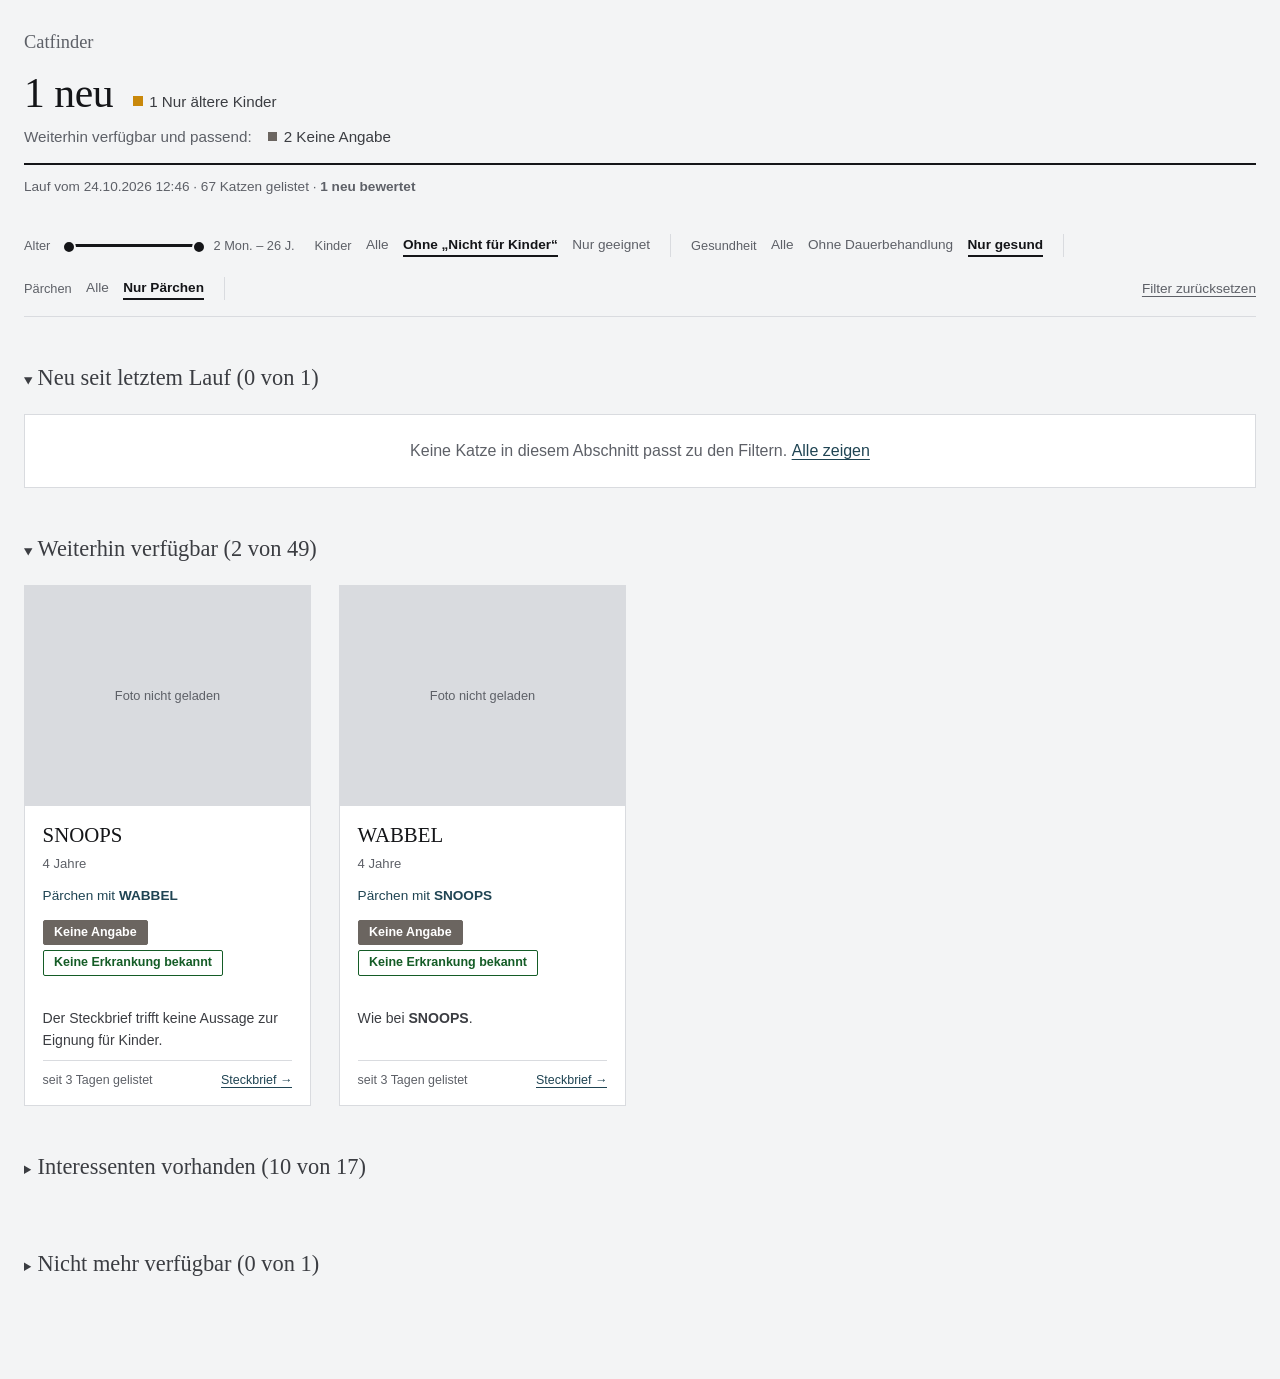
==== commit 802c0488: "chore: state & report aktualisiert [skip ci]" ====
--- a/docs/index.html
+++ b/docs/index.html
@@ -3,7 +3,7 @@
 <head>
 <meta charset="utf-8">
 <meta name="viewport" content="width=device-width, initial-scale=1">
-<title>Catfinder — 23.10.2026 12:46</title>
+<title>Catfinder — 24.10.2026 12:46</title>
 <style>
 * { box-sizing: border-box; }
 :root {
@@ -119,9 +119,9 @@
 <body>
 <header>
   <p class="brand">Catfinder</p>
-  <h1 class="today"><span class="today-n">Nichts Neues</span></h1><p class="today-avail"><span>Weiterhin verfügbar und passend:</span><span><span class="dot" style="background:#6b6560"></span>2 Keine Angabe</span><span><span class="dot" style="background:#c9880a"></span>2 Nur ältere Kinder</span></p>
+  <h1 class="today"><span class="today-n">1 neu</span><span class="today-mix"><span><span class="dot" style="background:#c9880a"></span>1 Nur ältere Kinder</span></span></h1><p class="today-avail"><span>Weiterhin verfügbar und passend:</span><span><span class="dot" style="background:#6b6560"></span>2 Keine Angabe</span></p>
   <div class="stats">
-    Lauf vom 23.10.2026 12:46 · 67 Katzen gelistet · keine verschwunden<span id="visibleCount" aria-live="polite"></span>
+    Lauf vom 24.10.2026 12:46 · 67 Katzen gelistet · <strong>1 neu bewertet</strong><span id="visibleCount" aria-live="polite"></span>
   </div>
 </header>
 <main>
@@ -288,7 +288,20 @@
   document.addEventListener('DOMContentLoaded',update);
 })();
 </script>
-<details class="sect" open><summary><h2 class="group">Weiterhin verfügbar (<span class="cnt">52</span>)</h2></summary><div class="grid">
+<details class="sect" open><summary><h2 class="group">Neu seit letztem Lauf (<span class="cnt">1</span>)</h2></summary><div class="grid">
+    <div class="card" data-cid="264150" data-age-months="156" data-rating="aeltere_kinder" data-companions="0" data-health="erwaehnt" data-name="PIPO" data-partner="">
+      <img src="https://assets-tiervermittlung.tierschutzverein-muenchen.de/264150-1-134372380979065042.jpg" alt="" loading="lazy" onerror="this.outerHTML='<div class=&quot;nophoto&quot;>Foto nicht geladen</div>'">
+      <div class="body">
+        <div class="name"><h3>PIPO</h3></div>
+        <div class="meta">13 Jahre</div>
+        <div class="status"></div>
+        <div class="labels"><span class="lab" style="background:#c9880a;border-color:#c9880a;color:#17150f">Nur ältere Kinder</span><span class="lab" style="background:var(--card);border-color:#8a5c00;color:#8a5c00">Gesundheit beachten</span></div>
+        <div class="health" style="color:#8a5c00;border-color:#c9880a">Braucht regelmäßig Ohrenreinigung.</div>
+        <div class="reason">In einem Zuhause mit Kindern sollten diese bereits älter sein und Verständnis dafür haben, dass Pipo etwas Zeit braucht, um sich an neue Situationen zu gewöhnen.</div>
+        <div class="foot"><span>seit heute gelistet</span>
+          <a href="https://tierschutzverein-muenchen.de/tiervermittlung/tierheim/katzen/264150" target="_blank" rel="noopener" aria-label="Steckbrief von PIPO (neuer Tab)">Steckbrief &rarr;</a></div>
+      </div>
+    </div></div></details><details class="sect" open><summary><h2 class="group">Weiterhin verfügbar (<span class="cnt">49</span>)</h2></summary><div class="grid">
     <div class="card" data-cid="263785" data-age-months="312" data-rating="geeignet" data-companions="2" data-health="keine" data-name="SPEEDY" data-partner="TILL">
       <img src="https://assets-tiervermittlung.tierschutzverein-muenchen.de/263785-1-134371237224759866.jpg" alt="" loading="lazy" onerror="this.outerHTML='<div class=&quot;nophoto&quot;>Foto nicht geladen</div>'">
       <div class="body">
@@ -298,7 +311,7 @@
         <div class="labels"><span class="lab lab-best" style="background:#1e7a35;border-color:#1e7a35;color:#ffffff">Geeignet und gesund</span></div>
         <div class="health"></div>
         <div class="reason">Die beiden eignen sich gut für eine Familie und sind sowohl mit Hunden als auch mit Kleintieren verträglich.</div>
-        <div class="foot"><span>seit 1 Tag gelistet</span>
+        <div class="foot"><span>seit 2 Tagen gelistet</span>
           <a href="https://tierschutzverein-muenchen.de/tiervermittlung/tierheim/katzen/263785" target="_blank" rel="noopener" aria-label="Steckbrief von SPEEDY (neuer Tab)">Steckbrief &rarr;</a></div>
       </div>
     </div>
@@ -311,7 +324,7 @@
         <div class="labels"><span class="lab" style="background:#1e7a35;border-color:#1e7a35;color:#ffffff">Kinder geeignet</span><span class="lab" style="background:var(--card);border-color:#8a5c00;color:#8a5c00">Gesundheit beachten</span></div>
         <div class="health" style="color:#8a5c00;border-color:#c9880a">Till benötigt regelmäßig befeuchtende Augentropfen, vermutlich aufgrund einer früheren Herpesinfektion.</div>
         <div class="reason">Wie bei <strong>SPEEDY</strong>.</div>
-        <div class="foot"><span>seit 1 Tag gelistet</span>
+        <div class="foot"><span>seit 2 Tagen gelistet</span>
           <a href="https://tierschutzverein-muenchen.de/tiervermittlung/tierheim/katzen/264167" target="_blank" rel="noopener" aria-label="Steckbrief von TILL (neuer Tab)">Steckbrief &rarr;</a></div>
       </div>
     </div>
@@ -324,21 +337,8 @@
         <div class="labels"><span class="lab" style="background:#1e7a35;border-color:#1e7a35;color:#ffffff">Kinder geeignet</span><span class="lab" style="background:var(--card);border-color:#8a5c00;color:#8a5c00">Gesundheit beachten</span></div>
         <div class="health" style="color:#8a5c00;border-color:#c9880a">Scottish-Fold-Rasse: erblich bedingte Knorpel- und Gelenkprobleme möglich, die mit Schmerzen verbunden sein können.</div>
         <div class="reason">Auch Familien mit Kindern können wir uns gut für Toni vorstellen.</div>
-        <div class="foot"><span>seit 2 Tagen gelistet</span>
+        <div class="foot"><span>seit 3 Tagen gelistet</span>
           <a href="https://tierschutzverein-muenchen.de/tiervermittlung/tierheim/katzen/264018" target="_blank" rel="noopener" aria-label="Steckbrief von TONI (neuer Tab)">Steckbrief &rarr;</a></div>
-      </div>
-    </div>
-    <div class="card" data-cid="262471" data-age-months="11" data-rating="geeignet" data-companions="0" data-health="erwaehnt" data-name="COOKIE" data-partner="">
-      <img src="https://assets-tiervermittlung.tierschutzverein-muenchen.de/262471-1-134363681939245265.jpg" alt="" loading="lazy" onerror="this.outerHTML='<div class=&quot;nophoto&quot;>Foto nicht geladen</div>'">
-      <div class="body">
-        <div class="name"><h3>COOKIE</h3></div>
-        <div class="meta">11 Monate</div>
-        <div class="status"></div>
-        <div class="labels"><span class="lab" style="background:#1e7a35;border-color:#1e7a35;color:#ffffff">Kinder geeignet</span><span class="lab" style="background:var(--card);border-color:#8a5c00;color:#8a5c00">Gesundheit beachten</span></div>
-        <div class="health" style="color:#8a5c00;border-color:#c9880a">Cookie sollte noch etwas zunehmen.</div>
-        <div class="reason">Cookie eignet sich gut für Familien mit Kindern.</div>
-        <div class="foot"><span>seit 9 Tagen gelistet</span>
-          <a href="https://tierschutzverein-muenchen.de/tiervermittlung/tierheim/katzen/262471" target="_blank" rel="noopener" aria-label="Steckbrief von COOKIE (neuer Tab)">Steckbrief &rarr;</a></div>
       </div>
     </div>
     <div class="card" data-cid="262815" data-age-months="72" data-rating="geeignet" data-companions="0" data-health="erwaehnt" data-name="ELFIE" data-partner="">
@@ -350,7 +350,7 @@
         <div class="labels"><span class="lab" style="background:#1e7a35;border-color:#1e7a35;color:#ffffff">Kinder geeignet</span><span class="lab" style="background:var(--card);border-color:#8a5c00;color:#8a5c00">Gesundheit beachten</span></div>
         <div class="health" style="color:#8a5c00;border-color:#c9880a">Beckenfraktur, die derzeit noch verheilen muss; darf aktuell nicht springen.</div>
         <div class="reason">Elfie ist grundsätzlich auch für eine Familie geeignet.</div>
-        <div class="foot"><span>seit 16 Tagen gelistet</span>
+        <div class="foot"><span>seit 17 Tagen gelistet</span>
           <a href="https://tierschutzverein-muenchen.de/tiervermittlung/tierheim/katzen/262815" target="_blank" rel="noopener" aria-label="Steckbrief von ELFIE (neuer Tab)">Steckbrief &rarr;</a></div>
       </div>
     </div>
@@ -363,7 +363,7 @@
         <div class="labels"><span class="lab" style="background:#6b6560;border-color:#6b6560;color:#ffffff">Keine Angabe</span><span class="lab" style="background:var(--card);border-color:#971616;color:#971616">Dauerbehandlung nötig</span></div>
         <div class="health" style="color:#971616;border-color:#c62020">Benötigt hypoallergenes Spezialfutter und Futterzusätze zur Unterstützung der Verdauung und Vorbeugung von Verstopfungen.</div>
         <div class="reason">Der Text trifft keine explizite Aussage zur Kinderverträglichkeit; Lucy kam ins Tierheim, weil ein Kind allergisch auf sie reagierte, was aber nicht ihre Eignung für andere Kinder aussagt.</div>
-        <div class="foot"><span>seit 1 Tag gelistet</span>
+        <div class="foot"><span>seit 2 Tagen gelistet</span>
           <a href="https://tierschutzverein-muenchen.de/tiervermittlung/tierheim/katzen/261679" target="_blank" rel="noopener" aria-label="Steckbrief von LUCY (neuer Tab)">Steckbrief &rarr;</a></div>
       </div>
     </div>
@@ -376,7 +376,7 @@
         <div class="labels"><span class="lab" style="background:#6b6560;border-color:#6b6560;color:#ffffff">Keine Angabe</span><span class="lab" style="background:var(--card);border-color:#971616;color:#971616">Dauerbehandlung nötig</span></div>
         <div class="health" style="color:#971616;border-color:#c62020">Benötigt spezielles Futter auf Hirschbasis, das weiterhin gefüttert werden muss.</div>
         <div class="reason">Der Steckbrief trifft keine explizite Aussage zu Kindern; die Anforderung nach &#x27;katzenerfahrenen Menschen&#x27; bezieht sich auf allgemeine Erfahrung, nicht spezifisch auf Kinderverträglichkeit.</div>
-        <div class="foot"><span>seit 2 Tagen gelistet</span>
+        <div class="foot"><span>seit 3 Tagen gelistet</span>
           <a href="https://tierschutzverein-muenchen.de/tiervermittlung/tierheim/katzen/263101" target="_blank" rel="noopener" aria-label="Steckbrief von ANKA (neuer Tab)">Steckbrief &rarr;</a></div>
       </div>
     </div>
@@ -389,7 +389,7 @@
         <div class="labels"><span class="lab" style="background:#6b6560;border-color:#6b6560;color:#ffffff">Keine Angabe</span><span class="lab" style="background:var(--card);border-color:#145c26;color:#145c26">Keine Erkrankung bekannt</span></div>
         <div class="health"></div>
         <div class="reason">Der Steckbrief trifft keine Aussage zur Eignung für Kinder.</div>
-        <div class="foot"><span>seit 2 Tagen gelistet</span>
+        <div class="foot"><span>seit 3 Tagen gelistet</span>
           <a href="https://tierschutzverein-muenchen.de/tiervermittlung/tierheim/katzen/263685" target="_blank" rel="noopener" aria-label="Steckbrief von SNOOPS (neuer Tab)">Steckbrief &rarr;</a></div>
       </div>
     </div>
@@ -402,7 +402,7 @@
         <div class="labels"><span class="lab" style="background:#6b6560;border-color:#6b6560;color:#ffffff">Keine Angabe</span><span class="lab" style="background:var(--card);border-color:#145c26;color:#145c26">Keine Erkrankung bekannt</span></div>
         <div class="health"></div>
         <div class="reason">Wie bei <strong>SNOOPS</strong>.</div>
-        <div class="foot"><span>seit 2 Tagen gelistet</span>
+        <div class="foot"><span>seit 3 Tagen gelistet</span>
           <a href="https://tierschutzverein-muenchen.de/tiervermittlung/tierheim/katzen/263701" target="_blank" rel="noopener" aria-label="Steckbrief von WABBEL (neuer Tab)">Steckbrief &rarr;</a></div>
       </div>
     </div>
@@ -415,7 +415,7 @@
         <div class="labels"><span class="lab" style="background:#6b6560;border-color:#6b6560;color:#ffffff">Keine Angabe</span><span class="lab" style="background:var(--card);border-color:#8a5c00;color:#8a5c00">Gesundheit beachten</span></div>
         <div class="health" style="color:#8a5c00;border-color:#c9880a">Zahnsanierung anstehend</div>
         <div class="reason">Der Text trifft keine explizite Aussage zur Kinderverträglichkeit; es wird nur erwähnt, dass beide Katzen sehr ängstlich, schüchtern und scheu sind und geduldige Menschen benötigen.</div>
-        <div class="foot"><span>seit 16 Tagen gelistet</span>
+        <div class="foot"><span>seit 17 Tagen gelistet</span>
           <a href="https://tierschutzverein-muenchen.de/tiervermittlung/tierheim/katzen/263546" target="_blank" rel="noopener" aria-label="Steckbrief von JOLIE (neuer Tab)">Steckbrief &rarr;</a></div>
       </div>
     </div>
@@ -428,7 +428,7 @@
         <div class="labels"><span class="lab" style="background:#6b6560;border-color:#6b6560;color:#ffffff">Keine Angabe</span><span class="lab" style="background:var(--card);border-color:#8a5c00;color:#8a5c00">Gesundheit beachten</span></div>
         <div class="health" style="color:#8a5c00;border-color:#c9880a">Zahnsanierung steht noch an.</div>
         <div class="reason">Der Text trifft keine explizite Aussage zur Eignung für Kinder; die Anforderung nach &#x27;ruhigem und liebendem Zuhause&#x27; und &#x27;geduldigen Menschen&#x27; sind Vermittlungsmarker, keine Kindereignungsaussage.</div>
-        <div class="foot"><span>seit 16 Tagen gelistet</span>
+        <div class="foot"><span>seit 17 Tagen gelistet</span>
           <a href="https://tierschutzverein-muenchen.de/tiervermittlung/tierheim/katzen/263548" target="_blank" rel="noopener" aria-label="Steckbrief von MALU (neuer Tab)">Steckbrief &rarr;</a></div>
       </div>
     </div>
@@ -441,7 +441,7 @@
         <div class="labels"><span class="lab" style="background:#6b6560;border-color:#6b6560;color:#ffffff">Keine Angabe</span><span class="lab" style="background:var(--card);border-color:#8a5c00;color:#8a5c00">Gesundheit beachten</span></div>
         <div class="health" style="color:#8a5c00;border-color:#c9880a">Zicky muss noch etwas abnehmen, damit sie wieder rundum fit und gesund durchs Leben gehen kann.</div>
         <div class="reason">Der Steckbrief trifft keine Aussage zur Eignung für Kinder.</div>
-        <div class="foot"><span>seit 37 Tagen gelistet</span>
+        <div class="foot"><span>seit 38 Tagen gelistet</span>
           <a href="https://tierschutzverein-muenchen.de/tiervermittlung/tierheim/katzen/263615" target="_blank" rel="noopener" aria-label="Steckbrief von ZICKY (neuer Tab)">Steckbrief &rarr;</a></div>
       </div>
     </div>
@@ -454,7 +454,7 @@
         <div class="labels"><span class="lab" style="background:#c9880a;border-color:#c9880a;color:#17150f">Nur ältere Kinder</span><span class="lab" style="background:var(--card);border-color:#8a5c00;color:#8a5c00">Gesundheit beachten</span></div>
         <div class="health" style="color:#8a5c00;border-color:#c9880a">Alfred hatte einen Bruch am Vorderbein und wird derzeit langsam und kontrolliert wieder an das Klettern und Springen gewöhnt.</div>
         <div class="reason">Größere Kinder sind im neuen Zuhause denkbar, sofern sie verständnisvoll mit seiner lebhaften Art umgehen können.</div>
-        <div class="foot"><span>seit 1 Tag gelistet</span>
+        <div class="foot"><span>seit 2 Tagen gelistet</span>
           <a href="https://tierschutzverein-muenchen.de/tiervermittlung/tierheim/katzen/263543" target="_blank" rel="noopener" aria-label="Steckbrief von ALFRED (neuer Tab)">Steckbrief &rarr;</a></div>
       </div>
     </div>
@@ -467,34 +467,8 @@
         <div class="labels"><span class="lab" style="background:#c9880a;border-color:#c9880a;color:#17150f">Nur ältere Kinder</span><span class="lab" style="background:var(--card);border-color:#8a5c00;color:#8a5c00">Gesundheit beachten</span></div>
         <div class="health" style="color:#8a5c00;border-color:#c9880a">Neigt in belastenden oder ungewohnten Situationen zu stressbedingtem Durchfall.</div>
         <div class="reason">Größere Kinder ab etwa 15 Jahren sind im neuen Zuhause denkbar, sofern sie ruhig und respektvoll mit Simsala umgehen und seine Rückzugsmöglichkeiten achten.</div>
-        <div class="foot"><span>seit 1 Tag gelistet</span>
+        <div class="foot"><span>seit 2 Tagen gelistet</span>
           <a href="https://tierschutzverein-muenchen.de/tiervermittlung/tierheim/katzen/264636" target="_blank" rel="noopener" aria-label="Steckbrief von SIMSALA (neuer Tab)">Steckbrief &rarr;</a></div>
-      </div>
-    </div>
-    <div class="card" data-cid="264479" data-age-months="144" data-rating="aeltere_kinder" data-companions="2" data-health="keine" data-name="GIGI" data-partner="PINDUR">
-      <img src="https://assets-tiervermittlung.tierschutzverein-muenchen.de/264479-1-134370454893567338.jpg" alt="" loading="lazy" onerror="this.outerHTML='<div class=&quot;nophoto&quot;>Foto nicht geladen</div>'">
-      <div class="body">
-        <div class="name"><h3>GIGI</h3></div>
-        <div class="meta">12 Jahre</div>
-        <div class="status"><span class="partner">Pärchen mit <strong>PINDUR</strong></span></div>
-        <div class="labels"><span class="lab" style="background:#c9880a;border-color:#c9880a;color:#17150f">Nur ältere Kinder</span><span class="lab" style="background:var(--card);border-color:#145c26;color:#145c26">Keine Erkrankung bekannt</span></div>
-        <div class="health"></div>
-        <div class="reason">Auch Familien mit größeren Kindern können sich die Tierheimverantwortlichen für die beiden vorstellen.</div>
-        <div class="foot"><span>seit 2 Tagen gelistet</span>
-          <a href="https://tierschutzverein-muenchen.de/tiervermittlung/tierheim/katzen/264479" target="_blank" rel="noopener" aria-label="Steckbrief von GIGI (neuer Tab)">Steckbrief &rarr;</a></div>
-      </div>
-    </div>
-    <div class="card" data-cid="264480" data-age-months="24" data-rating="aeltere_kinder" data-companions="2" data-health="keine" data-name="PINDUR" data-partner="GIGI">
-      <img src="https://assets-tiervermittlung.tierschutzverein-muenchen.de/264480-1-134370456381503491.jpg" alt="" loading="lazy" onerror="this.outerHTML='<div class=&quot;nophoto&quot;>Foto nicht geladen</div>'">
-      <div class="body">
-        <div class="name"><h3>PINDUR</h3></div>
-        <div class="meta">2 Jahre</div>
-        <div class="status"><span class="partner">Pärchen mit <strong>GIGI</strong></span></div>
-        <div class="labels"><span class="lab" style="background:#c9880a;border-color:#c9880a;color:#17150f">Nur ältere Kinder</span><span class="lab" style="background:var(--card);border-color:#145c26;color:#145c26">Keine Erkrankung bekannt</span></div>
-        <div class="health"></div>
-        <div class="reason">Auch Familien mit größeren Kindern können wir uns gut für die beiden vorstellen.</div>
-        <div class="foot"><span>seit 2 Tagen gelistet</span>
-          <a href="https://tierschutzverein-muenchen.de/tiervermittlung/tierheim/katzen/264480" target="_blank" rel="noopener" aria-label="Steckbrief von PINDUR (neuer Tab)">Steckbrief &rarr;</a></div>
       </div>
     </div>
     <div class="card" data-cid="264409" data-age-months="180" data-rating="aeltere_kinder" data-companions="0" data-health="dauerbehandlung" data-name="ROCKY" data-partner="">
@@ -506,7 +480,7 @@
         <div class="labels"><span class="lab" style="background:#c9880a;border-color:#c9880a;color:#17150f">Nur ältere Kinder</span><span class="lab" style="background:var(--card);border-color:#971616;color:#971616">Dauerbehandlung nötig</span></div>
         <div class="health" style="color:#971616;border-color:#c62020">Struvitsteine, benötigt spezielles Futter; Bluthochdruck, täglich eine Tablette erforderlich.</div>
         <div class="reason">Rocky ist grundsätzlich familiengeeignet und kann auch mit Kindern zusammenleben, wichtig ist dabei, dass seine Bedürfnisse nach Ruhe und Rückzug respektiert werden.</div>
-        <div class="foot"><span>seit 2 Tagen gelistet</span>
+        <div class="foot"><span>seit 3 Tagen gelistet</span>
           <a href="https://tierschutzverein-muenchen.de/tiervermittlung/tierheim/katzen/264409" target="_blank" rel="noopener" aria-label="Steckbrief von ROCKY (neuer Tab)">Steckbrief &rarr;</a></div>
       </div>
     </div>
@@ -519,7 +493,7 @@
         <div class="labels"><span class="lab" style="background:#c9880a;border-color:#c9880a;color:#17150f">Nur ältere Kinder</span><span class="lab" style="background:var(--card);border-color:#8a5c00;color:#8a5c00">Gesundheit beachten</span></div>
         <div class="health" style="color:#8a5c00;border-color:#c9880a">Schmusi ist derzeit übergewichtig und sollte in ihrem neuen Zuhause kontrolliert abnehmen.</div>
         <div class="reason">Größere Kinder ab etwa zwölf Jahren sind denkbar, sofern sie ruhig und respektvoll mit den Katzen umgehen.</div>
-        <div class="foot"><span>seit 2 Tagen gelistet</span>
+        <div class="foot"><span>seit 3 Tagen gelistet</span>
           <a href="https://tierschutzverein-muenchen.de/tiervermittlung/tierheim/katzen/264335" target="_blank" rel="noopener" aria-label="Steckbrief von SCHMUSI (neuer Tab)">Steckbrief &rarr;</a></div>
       </div>
     </div>
@@ -532,7 +506,7 @@
         <div class="labels"><span class="lab" style="background:#c9880a;border-color:#c9880a;color:#17150f">Nur ältere Kinder</span><span class="lab" style="background:var(--card);border-color:#8a5c00;color:#8a5c00">Gesundheit beachten</span></div>
         <div class="health" style="color:#8a5c00;border-color:#c9880a">Beide Katzen neigen in belastenden oder ungewohnten Situationen zu stressbedingtem Durchfall.</div>
         <div class="reason">Wie bei <strong>SCHMUSI</strong>.</div>
-        <div class="foot"><span>seit 2 Tagen gelistet</span>
+        <div class="foot"><span>seit 3 Tagen gelistet</span>
           <a href="https://tierschutzverein-muenchen.de/tiervermittlung/tierheim/katzen/264336" target="_blank" rel="noopener" aria-label="Steckbrief von WUSCHEL (neuer Tab)">Steckbrief &rarr;</a></div>
       </div>
     </div>
@@ -545,7 +519,7 @@
         <div class="labels"><span class="lab" style="background:#c9880a;border-color:#c9880a;color:#17150f">Nur ältere Kinder</span><span class="lab" style="background:var(--card);border-color:#971616;color:#971616">Dauerbehandlung nötig</span></div>
         <div class="health" style="color:#971616;border-color:#c62020">Auffälligkeiten im Magenbereich, bekommt spezielles hypoallergenes Futter.</div>
         <div class="reason">Kinder sollten jedoch mindestens 12 Jahre alt sein und Verständnis für die Bedürfnisse einer Katze mitbringen.</div>
-        <div class="foot"><span>seit 2 Tagen gelistet</span>
+        <div class="foot"><span>seit 3 Tagen gelistet</span>
           <a href="https://tierschutzverein-muenchen.de/tiervermittlung/tierheim/katzen/261425" target="_blank" rel="noopener" aria-label="Steckbrief von ZWIEBERL (neuer Tab)">Steckbrief &rarr;</a></div>
       </div>
     </div>
@@ -558,7 +532,7 @@
         <div class="labels"><span class="lab" style="background:#c9880a;border-color:#c9880a;color:#17150f">Nur ältere Kinder</span><span class="lab" style="background:var(--card);border-color:#145c26;color:#145c26">Keine Erkrankung bekannt</span></div>
         <div class="health"></div>
         <div class="reason">Für Familien mit Kindern eignen sie sich ab einem etwas größeren Alter.</div>
-        <div class="foot"><span>seit 6 Tagen gelistet</span>
+        <div class="foot"><span>seit 7 Tagen gelistet</span>
           <a href="https://tierschutzverein-muenchen.de/tiervermittlung/tierheim/katzen/261102" target="_blank" rel="noopener" aria-label="Steckbrief von GIZMO (neuer Tab)">Steckbrief &rarr;</a></div>
       </div>
     </div>
@@ -571,7 +545,7 @@
         <div class="labels"><span class="lab" style="background:#c9880a;border-color:#c9880a;color:#17150f">Nur ältere Kinder</span><span class="lab" style="background:var(--card);border-color:#8a5c00;color:#8a5c00">Gesundheit beachten</span></div>
         <div class="health" style="color:#8a5c00;border-color:#c9880a">Leicht erhöhte Nierenwerte in der Vergangenheit, bei letzter Kontrolluntersuchung wieder im Normalbereich, erhält spezielles Nierenfutter und braucht alle sechs Monate tierärztliche Kontrolle.</div>
         <div class="reason">Wie bei <strong>GIZMO</strong>.</div>
-        <div class="foot"><span>seit 6 Tagen gelistet</span>
+        <div class="foot"><span>seit 7 Tagen gelistet</span>
           <a href="https://tierschutzverein-muenchen.de/tiervermittlung/tierheim/katzen/261105" target="_blank" rel="noopener" aria-label="Steckbrief von PASHA (neuer Tab)">Steckbrief &rarr;</a></div>
       </div>
     </div>
@@ -584,7 +558,7 @@
         <div class="labels"><span class="lab" style="background:#c9880a;border-color:#c9880a;color:#17150f">Nur ältere Kinder</span><span class="lab" style="background:var(--card);border-color:#971616;color:#971616">Dauerbehandlung nötig</span></div>
         <div class="health" style="color:#971616;border-color:#c62020">Verdacht auf Tumor oder chronische Entzündungen, ausgeprägte Kniearthrosen mit monatlicher Schmerzmittelspritze, Bauchspeicheldrüsenunterfunktion, Schilddrüsenüberfunktion, Bluthochdruck.</div>
         <div class="reason">Kinder sollten mindestens 14 Jahre alt sein und Verständnis für seine Bedürfnisse mitbringen.</div>
-        <div class="foot"><span>seit 6 Tagen gelistet</span>
+        <div class="foot"><span>seit 7 Tagen gelistet</span>
           <a href="https://tierschutzverein-muenchen.de/tiervermittlung/tierheim/katzen/262123" target="_blank" rel="noopener" aria-label="Steckbrief von JANNIS (neuer Tab)">Steckbrief &rarr;</a></div>
       </div>
     </div>
@@ -597,7 +571,7 @@
         <div class="labels"><span class="lab" style="background:#c9880a;border-color:#c9880a;color:#17150f">Nur ältere Kinder</span><span class="lab" style="background:var(--card);border-color:#971616;color:#971616">Dauerbehandlung nötig</span></div>
         <div class="health" style="color:#971616;border-color:#c62020">Katzenschnupfen, Asuka derzeit aufgrund ihrer Augen in Behandlung, Behandlung muss fortgeführt werden.</div>
         <div class="reason">Asuka und Shinji sind grundsätzlich familiengeeignet und können gerne zu Kindern ab etwa 10 Jahren ziehen.</div>
-        <div class="foot"><span>seit 16 Tagen gelistet</span>
+        <div class="foot"><span>seit 17 Tagen gelistet</span>
           <a href="https://tierschutzverein-muenchen.de/tiervermittlung/tierheim/katzen/262903" target="_blank" rel="noopener" aria-label="Steckbrief von ASUKA (neuer Tab)">Steckbrief &rarr;</a></div>
       </div>
     </div>
@@ -610,7 +584,7 @@
         <div class="labels"><span class="lab" style="background:#c9880a;border-color:#c9880a;color:#17150f">Nur ältere Kinder</span><span class="lab" style="background:var(--card);border-color:#8a5c00;color:#8a5c00">Gesundheit beachten</span></div>
         <div class="health" style="color:#8a5c00;border-color:#c9880a">Katzenschnupfen, Behandlung erforderlich.</div>
         <div class="reason">Grundsätzlich familiengeeignet und können gerne zu Kindern ab etwa 10 Jahren ziehen, wobei die Kinder verständnisvoll mit den beiden umgehen sollten.</div>
-        <div class="foot"><span>seit 16 Tagen gelistet</span>
+        <div class="foot"><span>seit 17 Tagen gelistet</span>
           <a href="https://tierschutzverein-muenchen.de/tiervermittlung/tierheim/katzen/262905" target="_blank" rel="noopener" aria-label="Steckbrief von SHINJI (neuer Tab)">Steckbrief &rarr;</a></div>
       </div>
     </div>
@@ -623,7 +597,7 @@
         <div class="labels"><span class="lab" style="background:#c9880a;border-color:#c9880a;color:#17150f">Nur ältere Kinder</span><span class="lab" style="background:var(--card);border-color:#8a5c00;color:#8a5c00">Gesundheit beachten</span></div>
         <div class="health" style="color:#8a5c00;border-color:#c9880a">Chronischer Schnupfen und dauerhaft geschädigtes linkes Auge durch Schnupferinfektion im jungen Alter.</div>
         <div class="reason">Eine Vermittlung in eine Familie mit Kindern ab 8 Jahren ist für die beiden gut vorstellbar.</div>
-        <div class="foot"><span>seit 16 Tagen gelistet</span>
+        <div class="foot"><span>seit 17 Tagen gelistet</span>
           <a href="https://tierschutzverein-muenchen.de/tiervermittlung/tierheim/katzen/263098" target="_blank" rel="noopener" aria-label="Steckbrief von BAMBOO (neuer Tab)">Steckbrief &rarr;</a></div>
       </div>
     </div>
@@ -636,7 +610,7 @@
         <div class="labels"><span class="lab" style="background:#c9880a;border-color:#c9880a;color:#17150f">Nur ältere Kinder</span><span class="lab" style="background:var(--card);border-color:#8a5c00;color:#8a5c00">Gesundheit beachten</span></div>
         <div class="health" style="color:#8a5c00;border-color:#c9880a">Chronischer Schnupfen.</div>
         <div class="reason">Wie bei <strong>BAMBOO</strong>.</div>
-        <div class="foot"><span>seit 16 Tagen gelistet</span>
+        <div class="foot"><span>seit 17 Tagen gelistet</span>
           <a href="https://tierschutzverein-muenchen.de/tiervermittlung/tierheim/katzen/262967" target="_blank" rel="noopener" aria-label="Steckbrief von REI (neuer Tab)">Steckbrief &rarr;</a></div>
       </div>
     </div>
@@ -649,7 +623,7 @@
         <div class="labels"><span class="lab" style="background:#c9880a;border-color:#c9880a;color:#17150f">Nur ältere Kinder</span><span class="lab" style="background:var(--card);border-color:#145c26;color:#145c26">Keine Erkrankung bekannt</span></div>
         <div class="health"></div>
         <div class="reason">Wir können uns die beiden auch in einer Familie mit Kindern ab 10 Jahren vorstellen, sofern es sich um ein ruhiges und verständnisvolles Zuhause handelt.</div>
-        <div class="foot"><span>seit 21 Tagen gelistet</span>
+        <div class="foot"><span>seit 22 Tagen gelistet</span>
           <a href="https://tierschutzverein-muenchen.de/tiervermittlung/tierheim/katzen/262324" target="_blank" rel="noopener" aria-label="Steckbrief von MIMI-SUN (neuer Tab)">Steckbrief &rarr;</a></div>
       </div>
     </div>
@@ -662,7 +636,7 @@
         <div class="labels"><span class="lab" style="background:#c9880a;border-color:#c9880a;color:#17150f">Nur ältere Kinder</span><span class="lab" style="background:var(--card);border-color:#971616;color:#971616">Dauerbehandlung nötig</span></div>
         <div class="health" style="color:#971616;border-color:#c62020">Silver leidet an einem fortgeschrittenen Darmtumor und nimmt notwendige Medikamente problemlos.</div>
         <div class="reason">Wie bei <strong>MIMI-SUN</strong>.</div>
-        <div class="foot"><span>seit 21 Tagen gelistet</span>
+        <div class="foot"><span>seit 22 Tagen gelistet</span>
           <a href="https://tierschutzverein-muenchen.de/tiervermittlung/tierheim/katzen/262327" target="_blank" rel="noopener" aria-label="Steckbrief von SILVER (neuer Tab)">Steckbrief &rarr;</a></div>
       </div>
     </div>
@@ -675,7 +649,7 @@
         <div class="labels"><span class="lab" style="background:#c9880a;border-color:#c9880a;color:#17150f">Nur ältere Kinder</span><span class="lab" style="background:var(--card);border-color:#971616;color:#971616">Dauerbehandlung nötig</span></div>
         <div class="health" style="color:#971616;border-color:#c62020">Spezielles Futter zur Gewichtsreduktion und Futterzusatz zur Unterstützung der Blase; Patellaluxation auf der linken Seite</div>
         <div class="reason">Molly eignet sich gut für eine Familie mit Kindern ab 6 Jahren</div>
-        <div class="foot"><span>seit 37 Tagen gelistet</span>
+        <div class="foot"><span>seit 38 Tagen gelistet</span>
           <a href="https://tierschutzverein-muenchen.de/tiervermittlung/tierheim/katzen/261963" target="_blank" rel="noopener" aria-label="Steckbrief von MOLLY (neuer Tab)">Steckbrief &rarr;</a></div>
       </div>
     </div>
@@ -688,7 +662,7 @@
         <div class="labels"><span class="lab" style="background:#c9880a;border-color:#c9880a;color:#17150f">Nur ältere Kinder</span><span class="lab" style="background:var(--card);border-color:#971616;color:#971616">Dauerbehandlung nötig</span></div>
         <div class="health" style="color:#971616;border-color:#c62020">Blasenprobleme mit dauerhaftem Spezialfutter Urinary, Hüftprobleme mit Schmerzmitteln, teilweise Unsauberkeit mit Kot aufgrund von Schmerzen.</div>
         <div class="reason">Größere Kinder ab etwa 12 Jahren können wir uns in ihrem neuen Zuhause vorstellen, sofern sie den beiden die nötige Ruhe und Zeit zum Eingewöhnen geben.</div>
-        <div class="foot"><span>seit 69 Tagen gelistet</span>
+        <div class="foot"><span>seit 70 Tagen gelistet</span>
           <a href="https://tierschutzverein-muenchen.de/tiervermittlung/tierheim/katzen/263410" target="_blank" rel="noopener" aria-label="Steckbrief von DORI (neuer Tab)">Steckbrief &rarr;</a></div>
       </div>
     </div>
@@ -701,7 +675,7 @@
         <div class="labels"><span class="lab" style="background:#c9880a;border-color:#c9880a;color:#17150f">Nur ältere Kinder</span><span class="lab" style="background:var(--card);border-color:#971616;color:#971616">Dauerbehandlung nötig</span></div>
         <div class="health" style="color:#971616;border-color:#c62020">Blasenprobleme mit dauerhaftem Spezialfutter Urinary und Hüftprobleme mit Schmerzmitteln.</div>
         <div class="reason">Wie bei <strong>DORI</strong>.</div>
-        <div class="foot"><span>seit 69 Tagen gelistet</span>
+        <div class="foot"><span>seit 70 Tagen gelistet</span>
           <a href="https://tierschutzverein-muenchen.de/tiervermittlung/tierheim/katzen/263409" target="_blank" rel="noopener" aria-label="Steckbrief von POPPY (neuer Tab)">Steckbrief &rarr;</a></div>
       </div>
     </div>
@@ -714,7 +688,7 @@
         <div class="labels"><span class="lab" style="background:#c9880a;border-color:#c9880a;color:#17150f">Nur ältere Kinder</span><span class="lab" style="background:var(--card);border-color:#8a5c00;color:#8a5c00">Gesundheit beachten</span></div>
         <div class="health" style="color:#8a5c00;border-color:#c9880a">Toxoplasmose, positiv getestet und ausbehandelt, leichte neurologische Auffälligkeiten.</div>
         <div class="reason">Größere Kinder ab 16 Jahren sind für sie in Ordnung, sofern sie einen ruhigen Umgang mit Tieren gewohnt sind.</div>
-        <div class="foot"><span>seit 77 Tagen gelistet</span>
+        <div class="foot"><span>seit 78 Tagen gelistet</span>
           <a href="https://tierschutzverein-muenchen.de/tiervermittlung/tierheim/katzen/260205" target="_blank" rel="noopener" aria-label="Steckbrief von BAZI (neuer Tab)">Steckbrief &rarr;</a></div>
       </div>
     </div>
@@ -727,7 +701,7 @@
         <div class="labels"><span class="lab" style="background:#c9880a;border-color:#c9880a;color:#17150f">Nur ältere Kinder</span><span class="lab" style="background:var(--card);border-color:#971616;color:#971616">Dauerbehandlung nötig</span></div>
         <div class="health" style="color:#971616;border-color:#c62020">FIV-positiv und chronisch entzündliche Darmerkrankung (IBD), benötigt sensitiv geeignetes Futter.</div>
         <div class="reason">Aufgrund ihrer anfänglichen Unsicherheit und ihrer Geräuschempfindlichkeit sollten Kinder im Haushalt bereits größer und verständnisvoll sein.</div>
-        <div class="foot"><span>seit 77 Tagen gelistet</span>
+        <div class="foot"><span>seit 78 Tagen gelistet</span>
           <a href="https://tierschutzverein-muenchen.de/tiervermittlung/tierheim/katzen/256408" target="_blank" rel="noopener" aria-label="Steckbrief von MINI (neuer Tab)">Steckbrief &rarr;</a></div>
       </div>
     </div>
@@ -740,7 +714,7 @@
         <div class="labels"><span class="lab" style="background:#c9880a;border-color:#c9880a;color:#17150f">Nur ältere Kinder</span><span class="lab" style="background:var(--card);border-color:#971616;color:#971616">Dauerbehandlung nötig</span></div>
         <div class="health" style="color:#971616;border-color:#c62020">Felines Asthma, benötigt zweimal täglich ein Asthmaspray.</div>
         <div class="reason">Sie eignen sich gut für Familien mit Kindern ab 6 Jahren, die bereits verstehen, wie man respektvoll mit Tieren umgeht.</div>
-        <div class="foot"><span>seit 134 Tagen gelistet</span>
+        <div class="foot"><span>seit 135 Tagen gelistet</span>
           <a href="https://tierschutzverein-muenchen.de/tiervermittlung/tierheim/katzen/261949" target="_blank" rel="noopener" aria-label="Steckbrief von DUMAN (neuer Tab)">Steckbrief &rarr;</a></div>
       </div>
     </div>
@@ -753,7 +727,7 @@
         <div class="labels"><span class="lab" style="background:#c9880a;border-color:#c9880a;color:#17150f">Nur ältere Kinder</span><span class="lab" style="background:var(--card);border-color:#145c26;color:#145c26">Keine Erkrankung bekannt</span></div>
         <div class="health"></div>
         <div class="reason">Wie bei <strong>DUMAN</strong>.</div>
-        <div class="foot"><span>seit 134 Tagen gelistet</span>
+        <div class="foot"><span>seit 135 Tagen gelistet</span>
           <a href="https://tierschutzverein-muenchen.de/tiervermittlung/tierheim/katzen/261948" target="_blank" rel="noopener" aria-label="Steckbrief von PAMUK (neuer Tab)">Steckbrief &rarr;</a></div>
       </div>
     </div>
@@ -766,7 +740,7 @@
         <div class="labels"><span class="lab" style="background:#c9880a;border-color:#c9880a;color:#17150f">Nur ältere Kinder</span><span class="lab" style="background:var(--card);border-color:#971616;color:#971616">Dauerbehandlung nötig</span></div>
         <div class="health" style="color:#971616;border-color:#c62020">Epilepsie, benötigt dreimal täglich zu festen Zeiten Medikamente; Probleme beim Kot- und Urinabsatz, benötigt unterstützende Futterzusätze.</div>
         <div class="reason">Sie eignet sich gut für Familien mit Kindern ab 15 Jahren, da sie ein eher ausgeglichenes Umfeld bevorzugt.</div>
-        <div class="foot"><span>seit 168 Tagen gelistet</span>
+        <div class="foot"><span>seit 169 Tagen gelistet</span>
           <a href="https://tierschutzverein-muenchen.de/tiervermittlung/tierheim/katzen/255562" target="_blank" rel="noopener" aria-label="Steckbrief von MIU-MIU (neuer Tab)">Steckbrief &rarr;</a></div>
       </div>
     </div>
@@ -779,7 +753,7 @@
         <div class="labels"><span class="lab" style="background:#c9880a;border-color:#c9880a;color:#17150f">Nur ältere Kinder</span><span class="lab" style="background:var(--card);border-color:#8a5c00;color:#8a5c00">Gesundheit beachten</span></div>
         <div class="health" style="color:#8a5c00;border-color:#c9880a">Positiv auf Mycoplasmen sowie Herpes und Calici Viren getestet, aktuell jedoch symptomfrei; benötigt magenschonendes Futter.</div>
         <div class="reason">Die beiden eignen sich für Familien mit Kindern ab 10 Jahren, die den respektvollen Umgang mit Tieren kennen und verstehen.</div>
-        <div class="foot"><span>seit 188 Tagen gelistet</span>
+        <div class="foot"><span>seit 189 Tagen gelistet</span>
           <a href="https://tierschutzverein-muenchen.de/tiervermittlung/tierheim/katzen/256395" target="_blank" rel="noopener" aria-label="Steckbrief von RAFFAELO (neuer Tab)">Steckbrief &rarr;</a></div>
       </div>
     </div>
@@ -792,7 +766,7 @@
         <div class="labels"><span class="lab" style="background:#c9880a;border-color:#c9880a;color:#17150f">Nur ältere Kinder</span><span class="lab" style="background:var(--card);border-color:#8a5c00;color:#8a5c00">Gesundheit beachten</span></div>
         <div class="health" style="color:#8a5c00;border-color:#c9880a">Positiv auf Mycoplasmen sowie Herpes und Calici Viren getestet, aktuell jedoch symptomfrei; benötigt magenschonendes Futter.</div>
         <div class="reason">Wie bei <strong>RAFFAELO</strong>.</div>
-        <div class="foot"><span>seit 188 Tagen gelistet</span>
+        <div class="foot"><span>seit 189 Tagen gelistet</span>
           <a href="https://tierschutzverein-muenchen.de/tiervermittlung/tierheim/katzen/255715" target="_blank" rel="noopener" aria-label="Steckbrief von TWINGO (neuer Tab)">Steckbrief &rarr;</a></div>
       </div>
     </div>
@@ -805,7 +779,7 @@
         <div class="labels"><span class="lab" style="background:#c62020;border-color:#c62020;color:#ffffff">Nicht für Kinder</span><span class="lab" style="background:var(--card);border-color:#145c26;color:#145c26">Keine Erkrankung bekannt</span></div>
         <div class="health"></div>
         <div class="reason">Kinder sollten nicht im neuen Zuhause leben, da die beiden eine möglichst entspannte und reizarme Umgebung benötigen.</div>
-        <div class="foot"><span>seit 1 Tag gelistet</span>
+        <div class="foot"><span>seit 2 Tagen gelistet</span>
           <a href="https://tierschutzverein-muenchen.de/tiervermittlung/tierheim/katzen/264637" target="_blank" rel="noopener" aria-label="Steckbrief von DICKER (neuer Tab)">Steckbrief &rarr;</a></div>
       </div>
     </div>
@@ -818,12 +792,12 @@
         <div class="labels"><span class="lab" style="background:#c62020;border-color:#c62020;color:#ffffff">Nicht für Kinder</span><span class="lab" style="background:var(--card);border-color:#8a5c00;color:#8a5c00">Gesundheit beachten</span></div>
         <div class="health" style="color:#8a5c00;border-color:#c9880a">Bei Stinker steht noch eine Zahnsanierung an.</div>
         <div class="reason">Wie bei <strong>DICKER</strong>.</div>
-        <div class="foot"><span>seit 1 Tag gelistet</span>
+        <div class="foot"><span>seit 2 Tagen gelistet</span>
           <a href="https://tierschutzverein-muenchen.de/tiervermittlung/tierheim/katzen/264638" target="_blank" rel="noopener" aria-label="Steckbrief von STINKER (neuer Tab)">Steckbrief &rarr;</a></div>
       </div>
     </div>
     <div class="card" data-cid="264337" data-age-months="144" data-rating="nicht_geeignet" data-companions="0" data-health="erwaehnt" data-name="LUNA" data-partner="">
-      <img src="https://assets-tiervermittlung.tierschutzverein-muenchen.de/264337-1-134370489834285292.jpg" alt="" loading="lazy" onerror="this.outerHTML='<div class=&quot;nophoto&quot;>Foto nicht geladen</div>'">
+      <img src="https://assets-tiervermittlung.tierschutzverein-muenchen.de/264337-1-134372333085162537.jpg" alt="" loading="lazy" onerror="this.outerHTML='<div class=&quot;nophoto&quot;>Foto nicht geladen</div>'">
       <div class="body">
         <div class="name"><h3>LUNA</h3></div>
         <div class="meta">12 Jahre</div>
@@ -831,7 +805,7 @@
         <div class="labels"><span class="lab" style="background:#c62020;border-color:#c62020;color:#ffffff">Nicht für Kinder</span><span class="lab" style="background:var(--card);border-color:#8a5c00;color:#8a5c00">Gesundheit beachten</span></div>
         <div class="health" style="color:#8a5c00;border-color:#c9880a">Luna muss etwas abnehmen, weshalb auf ausgewogene Ernährung und ausreichend Bewegung geachtet werden sollte.</div>
         <div class="reason">Kinder sollten nicht im Haushalt leben, da Luna ein ruhiges Umfeld benötigt.</div>
-        <div class="foot"><span>seit 2 Tagen gelistet</span>
+        <div class="foot"><span>seit 3 Tagen gelistet</span>
           <a href="https://tierschutzverein-muenchen.de/tiervermittlung/tierheim/katzen/264337" target="_blank" rel="noopener" aria-label="Steckbrief von LUNA (neuer Tab)">Steckbrief &rarr;</a></div>
       </div>
     </div>
@@ -844,7 +818,7 @@
         <div class="labels"><span class="lab" style="background:#c62020;border-color:#c62020;color:#ffffff">Nicht für Kinder</span><span class="lab" style="background:var(--card);border-color:#145c26;color:#145c26">Keine Erkrankung bekannt</span></div>
         <div class="health"></div>
         <div class="reason">Teddy mag keine Kinder und ist mit Artgenossen unverträglich, weshalb er als Einzelkatze in einem ruhigen Zuhause am besten aufgehoben ist.</div>
-        <div class="foot"><span>seit 2 Tagen gelistet</span>
+        <div class="foot"><span>seit 3 Tagen gelistet</span>
           <a href="https://tierschutzverein-muenchen.de/tiervermittlung/tierheim/katzen/263885" target="_blank" rel="noopener" aria-label="Steckbrief von TEDDY (neuer Tab)">Steckbrief &rarr;</a></div>
       </div>
     </div>
@@ -857,7 +831,7 @@
         <div class="labels"><span class="lab" style="background:#c62020;border-color:#c62020;color:#ffffff">Nicht für Kinder</span><span class="lab" style="background:var(--card);border-color:#971616;color:#971616">Dauerbehandlung nötig</span></div>
         <div class="health" style="color:#971616;border-color:#c62020">Leberprobleme, erhält Medikamente und unterstützende Futterzusätze für die Bauchspeicheldrüse; benötigt spezielles Monoprotein-Futter mit Känguru.</div>
         <div class="reason">Elli sucht ein ruhiges, kinderfreies Zuhause.</div>
-        <div class="foot"><span>seit 46 Tagen gelistet</span>
+        <div class="foot"><span>seit 47 Tagen gelistet</span>
           <a href="https://tierschutzverein-muenchen.de/tiervermittlung/tierheim/katzen/263390" target="_blank" rel="noopener" aria-label="Steckbrief von ELLI (neuer Tab)">Steckbrief &rarr;</a></div>
       </div>
     </div>
@@ -870,7 +844,7 @@
         <div class="labels"><span class="lab" style="background:#c62020;border-color:#c62020;color:#ffffff">Nicht für Kinder</span><span class="lab" style="background:var(--card);border-color:#8a5c00;color:#8a5c00">Gesundheit beachten</span></div>
         <div class="health" style="color:#8a5c00;border-color:#c9880a">Rassetypische Veranlagung für schmerzhafte Veränderungen des Bewegungsapparates, derzeit in tierärztlicher Abklärung.</div>
         <div class="reason">Für Inci suchen wir ein ruhiges Zuhause ohne Kinder.</div>
-        <div class="foot"><span>seit 77 Tagen gelistet</span>
+        <div class="foot"><span>seit 78 Tagen gelistet</span>
           <a href="https://tierschutzverein-muenchen.de/tiervermittlung/tierheim/katzen/262238" target="_blank" rel="noopener" aria-label="Steckbrief von INCI (neuer Tab)">Steckbrief &rarr;</a></div>
       </div>
     </div>
@@ -883,12 +857,12 @@
         <div class="labels"><span class="lab" style="background:#c62020;border-color:#c62020;color:#ffffff">Nicht für Kinder</span><span class="lab" style="background:var(--card);border-color:#145c26;color:#145c26">Keine Erkrankung bekannt</span></div>
         <div class="health"></div>
         <div class="reason">Kinder sollten nicht in seinem neuen Zuhause leben.</div>
-        <div class="foot"><span>seit 77 Tagen gelistet</span>
+        <div class="foot"><span>seit 78 Tagen gelistet</span>
           <a href="https://tierschutzverein-muenchen.de/tiervermittlung/tierheim/katzen/262397" target="_blank" rel="noopener" aria-label="Steckbrief von ZERO (neuer Tab)">Steckbrief &rarr;</a></div>
       </div>
     </div>
     <div class="card" data-cid="260880" data-age-months="48" data-rating="nicht_geeignet" data-companions="0" data-health="keine" data-name="BELLA" data-partner="">
-      <img src="https://assets-tiervermittlung.tierschutzverein-muenchen.de/260880-1-134219451799899992.jpg" alt="" loading="lazy" onerror="this.outerHTML='<div class=&quot;nophoto&quot;>Foto nicht geladen</div>'">
+      <img src="https://assets-tiervermittlung.tierschutzverein-muenchen.de/260880-1-134372285524838460.jpg" alt="" loading="lazy" onerror="this.outerHTML='<div class=&quot;nophoto&quot;>Foto nicht geladen</div>'">
       <div class="body">
         <div class="name"><h3>BELLA</h3></div>
         <div class="meta">4 Jahre</div>
@@ -896,7 +870,7 @@
         <div class="labels"><span class="lab" style="background:#c62020;border-color:#c62020;color:#ffffff">Nicht für Kinder</span><span class="lab" style="background:var(--card);border-color:#145c26;color:#145c26">Keine Erkrankung bekannt</span></div>
         <div class="health"></div>
         <div class="reason">Bella sucht ein ruhiges Zuhause ohne Kinder bei katzenerfahrenen Menschen.</div>
-        <div class="foot"><span>seit 177 Tagen gelistet</span>
+        <div class="foot"><span>seit 178 Tagen gelistet</span>
           <a href="https://tierschutzverein-muenchen.de/tiervermittlung/tierheim/katzen/260880" target="_blank" rel="noopener" aria-label="Steckbrief von BELLA (neuer Tab)">Steckbrief &rarr;</a></div>
       </div>
     </div>
@@ -909,7 +883,7 @@
         <div class="labels"><span class="lab" style="background:#c62020;border-color:#c62020;color:#ffffff">Nicht für Kinder</span><span class="lab" style="background:var(--card);border-color:#145c26;color:#145c26">Keine Erkrankung bekannt</span></div>
         <div class="health"></div>
         <div class="reason">Auch Kinder sollten im neuen Zuhause nicht vorhanden sein.</div>
-        <div class="foot"><span>seit 183 Tagen gelistet</span>
+        <div class="foot"><span>seit 184 Tagen gelistet</span>
           <a href="https://tierschutzverein-muenchen.de/tiervermittlung/tierheim/katzen/242724" target="_blank" rel="noopener" aria-label="Steckbrief von PEPPI (neuer Tab)">Steckbrief &rarr;</a></div>
       </div>
     </div>
@@ -922,7 +896,7 @@
         <div class="labels"><span class="lab" style="background:#c62020;border-color:#c62020;color:#ffffff">Nicht für Kinder</span><span class="lab" style="background:var(--card);border-color:#8a5c00;color:#8a5c00">Gesundheit beachten</span></div>
         <div class="health" style="color:#8a5c00;border-color:#c9880a">neigt zu Übergewicht, muss noch etwas abnehmen</div>
         <div class="reason">suchen wir für sie präferiert einen Einzelplatz in einem Haushalt ohne Kinder</div>
-        <div class="foot"><span>seit 188 Tagen gelistet</span>
+        <div class="foot"><span>seit 189 Tagen gelistet</span>
           <a href="https://tierschutzverein-muenchen.de/tiervermittlung/tierheim/katzen/255223" target="_blank" rel="noopener" aria-label="Steckbrief von PFU (neuer Tab)">Steckbrief &rarr;</a></div>
       </div>
     </div>
@@ -935,7 +909,7 @@
         <div class="labels"><span class="lab" style="background:#c62020;border-color:#c62020;color:#ffffff">Nicht für Kinder</span><span class="lab" style="background:var(--card);border-color:#971616;color:#971616">Dauerbehandlung nötig</span></div>
         <div class="health" style="color:#971616;border-color:#c62020">Probleme mit Oxalatkristallen sowie Blasenentzündungen, benötigt angepasste Diät und Aufmerksamkeit; Unterstützung bei Fell- und Augenpflege.</div>
         <div class="reason">Für Schneckerl suchen wir ein ruhiges Zuhause ohne Kinder, da sie mit Trubel und Unruhe nicht gut zurechtkommt.</div>
-        <div class="foot"><span>seit 188 Tagen gelistet</span>
+        <div class="foot"><span>seit 189 Tagen gelistet</span>
           <a href="https://tierschutzverein-muenchen.de/tiervermittlung/tierheim/katzen/260884" target="_blank" rel="noopener" aria-label="Steckbrief von SCHNECKERL (neuer Tab)">Steckbrief &rarr;</a></div>
       </div>
     </div>
@@ -948,7 +922,7 @@
         <div class="labels"><span class="lab" style="background:#c62020;border-color:#c62020;color:#ffffff">Nicht für Kinder</span><span class="lab" style="background:var(--card);border-color:#145c26;color:#145c26">Keine Erkrankung bekannt</span></div>
         <div class="health"></div>
         <div class="reason">Sie sucht ein ruhiges Zuhause ohne andere Katzen und ohne Kinder, da sie mit beidem nicht gut zurechtkommt.</div>
-        <div class="foot"><span>seit 188 Tagen gelistet</span>
+        <div class="foot"><span>seit 189 Tagen gelistet</span>
           <a href="https://tierschutzverein-muenchen.de/tiervermittlung/tierheim/katzen/254724" target="_blank" rel="noopener" aria-label="Steckbrief von SUCUK (neuer Tab)">Steckbrief &rarr;</a></div>
       </div>
     </div>
@@ -961,10 +935,10 @@
         <div class="labels"><span class="lab" style="background:#c62020;border-color:#c62020;color:#ffffff">Nicht für Kinder</span><span class="lab" style="background:var(--card);border-color:#971616;color:#971616">Dauerbehandlung nötig</span></div>
         <div class="health" style="color:#971616;border-color:#c62020">Futtermittelallergie mit Spezialfutter erforderlich; Bluthochdruck mit täglicher Tablettenmedikation.</div>
         <div class="reason">Ein ruhiges, erfahrenes Zuhause ohne Kinder ist ideal für diesen besonderen Kater.</div>
-        <div class="foot"><span>seit 188 Tagen gelistet</span>
+        <div class="foot"><span>seit 189 Tagen gelistet</span>
           <a href="https://tierschutzverein-muenchen.de/tiervermittlung/tierheim/katzen/251280" target="_blank" rel="noopener" aria-label="Steckbrief von WALLACE (neuer Tab)">Steckbrief &rarr;</a></div>
       </div>
-    </div></div></details><details class="sect"><summary><h2 class="group">Interessenten vorhanden (<span class="cnt">15</span>)</h2></summary><div class="grid">
+    </div></div></details><details class="sect"><summary><h2 class="group">Interessenten vorhanden (<span class="cnt">17</span>)</h2></summary><div class="grid">
     <div class="card" data-cid="264002" data-age-months="60" data-rating="geeignet" data-companions="0" data-health="erwaehnt" data-name="ENOLA" data-partner="">
       <img src="https://assets-tiervermittlung.tierschutzverein-muenchen.de/264002-1-134369799371402996.jpg" alt="" loading="lazy" onerror="this.outerHTML='<div class=&quot;nophoto&quot;>Foto nicht geladen</div>'">
       <div class="body">
@@ -974,7 +948,7 @@
         <div class="labels"><span class="lab" style="background:#1e7a35;border-color:#1e7a35;color:#ffffff">Kinder geeignet</span><span class="lab" style="background:var(--card);border-color:#8a5c00;color:#8a5c00">Gesundheit beachten</span></div>
         <div class="health" style="color:#8a5c00;border-color:#c9880a">Muss noch etwas abnehmen und sollte auf ausgewogene, angepasste Ernährung achten.</div>
         <div class="reason">Sie ist grundsätzlich für Familien geeignet und kann sich auch ein Zuhause mit Kindern vorstellen.</div>
-        <div class="foot"><span>seit 2 Tagen gelistet</span>
+        <div class="foot"><span>seit 3 Tagen gelistet</span>
           <a href="https://tierschutzverein-muenchen.de/tiervermittlung/tierheim/katzen/264002" target="_blank" rel="noopener" aria-label="Steckbrief von ENOLA (neuer Tab)">Steckbrief &rarr;</a></div>
       </div>
     </div>
@@ -987,7 +961,7 @@
         <div class="labels"><span class="lab lab-best" style="background:#1e7a35;border-color:#1e7a35;color:#ffffff">Geeignet und gesund</span></div>
         <div class="health"></div>
         <div class="reason">Auch Familien mit Kindern können wir uns gut für die beiden vorstellen.</div>
-        <div class="foot"><span>seit 2 Tagen gelistet</span>
+        <div class="foot"><span>seit 3 Tagen gelistet</span>
           <a href="https://tierschutzverein-muenchen.de/tiervermittlung/tierheim/katzen/264062" target="_blank" rel="noopener" aria-label="Steckbrief von NASSELLA (neuer Tab)">Steckbrief &rarr;</a></div>
       </div>
     </div>
@@ -1000,7 +974,7 @@
         <div class="labels"><span class="lab lab-best" style="background:#1e7a35;border-color:#1e7a35;color:#ffffff">Geeignet und gesund</span></div>
         <div class="health"></div>
         <div class="reason">Wie bei <strong>NASSELLA</strong>.</div>
-        <div class="foot"><span>seit 2 Tagen gelistet</span>
+        <div class="foot"><span>seit 3 Tagen gelistet</span>
           <a href="https://tierschutzverein-muenchen.de/tiervermittlung/tierheim/katzen/264061" target="_blank" rel="noopener" aria-label="Steckbrief von NELKE (neuer Tab)">Steckbrief &rarr;</a></div>
       </div>
     </div>
@@ -1013,7 +987,7 @@
         <div class="labels"><span class="lab lab-best" style="background:#1e7a35;border-color:#1e7a35;color:#ffffff">Geeignet und gesund</span></div>
         <div class="health"></div>
         <div class="reason">Auch Familien mit Kindern können wir uns gut für die beiden vorstellen.</div>
-        <div class="foot"><span>seit 2 Tagen gelistet</span>
+        <div class="foot"><span>seit 3 Tagen gelistet</span>
           <a href="https://tierschutzverein-muenchen.de/tiervermittlung/tierheim/katzen/264060" target="_blank" rel="noopener" aria-label="Steckbrief von NERINE (neuer Tab)">Steckbrief &rarr;</a></div>
       </div>
     </div>
@@ -1026,7 +1000,7 @@
         <div class="labels"><span class="lab lab-best" style="background:#1e7a35;border-color:#1e7a35;color:#ffffff">Geeignet und gesund</span></div>
         <div class="health"></div>
         <div class="reason">Wie bei <strong>NERINE</strong>.</div>
-        <div class="foot"><span>seit 2 Tagen gelistet</span>
+        <div class="foot"><span>seit 3 Tagen gelistet</span>
           <a href="https://tierschutzverein-muenchen.de/tiervermittlung/tierheim/katzen/264063" target="_blank" rel="noopener" aria-label="Steckbrief von NIESWURZ (neuer Tab)">Steckbrief &rarr;</a></div>
       </div>
     </div>
@@ -1039,7 +1013,7 @@
         <div class="labels"><span class="lab lab-best" style="background:#1e7a35;border-color:#1e7a35;color:#ffffff">Geeignet und gesund</span></div>
         <div class="health"></div>
         <div class="reason">Plastika und Gordo sind familiengeeignet und mit ihrer offenen und lebhaften Art bringen sie viel Freude in ihr neues Zuhause.</div>
-        <div class="foot"><span>seit 24 Tagen gelistet</span>
+        <div class="foot"><span>seit 25 Tagen gelistet</span>
           <a href="https://tierschutzverein-muenchen.de/tiervermittlung/tierheim/katzen/263433" target="_blank" rel="noopener" aria-label="Steckbrief von GORDO (neuer Tab)">Steckbrief &rarr;</a></div>
       </div>
     </div>
@@ -1052,7 +1026,7 @@
         <div class="labels"><span class="lab lab-best" style="background:#1e7a35;border-color:#1e7a35;color:#ffffff">Geeignet und gesund</span></div>
         <div class="health"></div>
         <div class="reason">Wie bei <strong>GORDO</strong>.</div>
-        <div class="foot"><span>seit 24 Tagen gelistet</span>
+        <div class="foot"><span>seit 25 Tagen gelistet</span>
           <a href="https://tierschutzverein-muenchen.de/tiervermittlung/tierheim/katzen/263580" target="_blank" rel="noopener" aria-label="Steckbrief von PLASTIKA (neuer Tab)">Steckbrief &rarr;</a></div>
       </div>
     </div>
@@ -1065,7 +1039,7 @@
         <div class="labels"><span class="lab" style="background:#1e7a35;border-color:#1e7a35;color:#ffffff">Kinder geeignet</span><span class="lab" style="background:var(--card);border-color:#8a5c00;color:#8a5c00">Gesundheit beachten</span></div>
         <div class="health" style="color:#8a5c00;border-color:#c9880a">Sunshine hat keine Zähne mehr.</div>
         <div class="reason">Sie eignet sich auch für eine Familie.</div>
-        <div class="foot"><span>seit 45 Tagen gelistet</span>
+        <div class="foot"><span>seit 46 Tagen gelistet</span>
           <a href="https://tierschutzverein-muenchen.de/tiervermittlung/tierheim/katzen/263428" target="_blank" rel="noopener" aria-label="Steckbrief von SUNSHINE (neuer Tab)">Steckbrief &rarr;</a></div>
       </div>
     </div>
@@ -1078,8 +1052,34 @@
         <div class="labels"><span class="lab" style="background:#c9880a;border-color:#c9880a;color:#17150f">Nur ältere Kinder</span><span class="lab" style="background:var(--card);border-color:#8a5c00;color:#8a5c00">Gesundheit beachten</span></div>
         <div class="health" style="color:#8a5c00;border-color:#c9880a">Benötigt aufgrund seiner besonderen Ernährungsbedürfnisse spezielles Futter.</div>
         <div class="reason">Auch eine Familie mit Kindern kommt für ihn infrage, sofern diese respektvoll und liebevoll mit ihm umgehen.</div>
-        <div class="foot"><span>seit 2 Tagen gelistet</span>
+        <div class="foot"><span>seit 3 Tagen gelistet</span>
           <a href="https://tierschutzverein-muenchen.de/tiervermittlung/tierheim/katzen/263704" target="_blank" rel="noopener" aria-label="Steckbrief von EMMARICH (neuer Tab)">Steckbrief &rarr;</a></div>
+      </div>
+    </div>
+    <div class="card" data-cid="264479" data-age-months="144" data-rating="aeltere_kinder" data-companions="2" data-health="keine" data-name="GIGI" data-partner="PINDUR">
+      <img src="https://assets-tiervermittlung.tierschutzverein-muenchen.de/264479-1-134370454893567338.jpg" alt="" loading="lazy" onerror="this.outerHTML='<div class=&quot;nophoto&quot;>Foto nicht geladen</div>'">
+      <div class="body">
+        <div class="name"><h3>GIGI</h3></div>
+        <div class="meta">12 Jahre</div>
+        <div class="status"><span class="partner">Pärchen mit <strong>PINDUR</strong></span><span class="badge-int">Interessenten vorhanden</span></div>
+        <div class="labels"><span class="lab" style="background:#c9880a;border-color:#c9880a;color:#17150f">Nur ältere Kinder</span><span class="lab" style="background:var(--card);border-color:#145c26;color:#145c26">Keine Erkrankung bekannt</span></div>
+        <div class="health"></div>
+        <div class="reason">Auch Familien mit größeren Kindern können sich die Tierheimverantwortlichen für die beiden vorstellen.</div>
+        <div class="foot"><span>seit 3 Tagen gelistet</span>
+          <a href="https://tierschutzverein-muenchen.de/tiervermittlung/tierheim/katzen/264479" target="_blank" rel="noopener" aria-label="Steckbrief von GIGI (neuer Tab)">Steckbrief &rarr;</a></div>
+      </div>
+    </div>
+    <div class="card" data-cid="264480" data-age-months="24" data-rating="aeltere_kinder" data-companions="2" data-health="keine" data-name="PINDUR" data-partner="GIGI">
+      <img src="https://assets-tiervermittlung.tierschutzverein-muenchen.de/264480-1-134370456381503491.jpg" alt="" loading="lazy" onerror="this.outerHTML='<div class=&quot;nophoto&quot;>Foto nicht geladen</div>'">
+      <div class="body">
+        <div class="name"><h3>PINDUR</h3></div>
+        <div class="meta">2 Jahre</div>
+        <div class="status"><span class="partner">Pärchen mit <strong>GIGI</strong></span><span class="badge-int">Interessenten vorhanden</span></div>
+        <div class="labels"><span class="lab" style="background:#c9880a;border-color:#c9880a;color:#17150f">Nur ältere Kinder</span><span class="lab" style="background:var(--card);border-color:#145c26;color:#145c26">Keine Erkrankung bekannt</span></div>
+        <div class="health"></div>
+        <div class="reason">Auch Familien mit größeren Kindern können wir uns gut für die beiden vorstellen.</div>
+        <div class="foot"><span>seit 3 Tagen gelistet</span>
+          <a href="https://tierschutzverein-muenchen.de/tiervermittlung/tierheim/katzen/264480" target="_blank" rel="noopener" aria-label="Steckbrief von PINDUR (neuer Tab)">Steckbrief &rarr;</a></div>
       </div>
     </div>
     <div class="card" data-cid="263658" data-age-months="2" data-rating="aeltere_kinder" data-companions="0" data-health="keine" data-name="JIU-JITSU" data-partner="">
@@ -1091,7 +1091,7 @@
         <div class="labels"><span class="lab" style="background:#c9880a;border-color:#c9880a;color:#17150f">Nur ältere Kinder</span><span class="lab" style="background:var(--card);border-color:#145c26;color:#145c26">Keine Erkrankung bekannt</span></div>
         <div class="health"></div>
         <div class="reason">Die beiden eignen sich gut für Familien mit Kindern, sofern diese geduldig sind und einen respektvollen Umgang mit Tieren kennen.</div>
-        <div class="foot"><span>seit 9 Tagen gelistet</span>
+        <div class="foot"><span>seit 10 Tagen gelistet</span>
           <a href="https://tierschutzverein-muenchen.de/tiervermittlung/tierheim/katzen/263658" target="_blank" rel="noopener" aria-label="Steckbrief von JIU-JITSU (neuer Tab)">Steckbrief &rarr;</a></div>
       </div>
     </div>
@@ -1104,7 +1104,7 @@
         <div class="labels"><span class="lab" style="background:#c9880a;border-color:#c9880a;color:#17150f">Nur ältere Kinder</span><span class="lab" style="background:var(--card);border-color:#145c26;color:#145c26">Keine Erkrankung bekannt</span></div>
         <div class="health"></div>
         <div class="reason">Die beiden eignen sich für Familien mit Kindern, sofern diese bereits gelernt haben, geduldig und respektvoll mit Tieren umzugehen und ihnen die nötige Zeit und Ruhe zum Ankommen lassen.</div>
-        <div class="foot"><span>seit 9 Tagen gelistet</span>
+        <div class="foot"><span>seit 10 Tagen gelistet</span>
           <a href="https://tierschutzverein-muenchen.de/tiervermittlung/tierheim/katzen/263662" target="_blank" rel="noopener" aria-label="Steckbrief von KARATE-KID (neuer Tab)">Steckbrief &rarr;</a></div>
       </div>
     </div>
@@ -1117,7 +1117,7 @@
         <div class="labels"><span class="lab" style="background:#c9880a;border-color:#c9880a;color:#17150f">Nur ältere Kinder</span><span class="lab" style="background:var(--card);border-color:#145c26;color:#145c26">Keine Erkrankung bekannt</span></div>
         <div class="health"></div>
         <div class="reason">Größere, verständnisvolle Kinder können sich die Betreuer vorstellen, sofern sie den beiden ihren Rückzugsraum lassen und sie nicht bedrängen.</div>
-        <div class="foot"><span>seit 45 Tagen gelistet</span>
+        <div class="foot"><span>seit 46 Tagen gelistet</span>
           <a href="https://tierschutzverein-muenchen.de/tiervermittlung/tierheim/katzen/263623" target="_blank" rel="noopener" aria-label="Steckbrief von BROOKLYN (neuer Tab)">Steckbrief &rarr;</a></div>
       </div>
     </div>
@@ -1130,7 +1130,7 @@
         <div class="labels"><span class="lab" style="background:#c9880a;border-color:#c9880a;color:#17150f">Nur ältere Kinder</span><span class="lab" style="background:var(--card);border-color:#145c26;color:#145c26">Keine Erkrankung bekannt</span></div>
         <div class="health"></div>
         <div class="reason">Größere, ruhige Kinder sind im neuen Zuhause denkbar, sofern sie die Grenzen der Katzen zuverlässig respektieren.</div>
-        <div class="foot"><span>seit 45 Tagen gelistet</span>
+        <div class="foot"><span>seit 46 Tagen gelistet</span>
           <a href="https://tierschutzverein-muenchen.de/tiervermittlung/tierheim/katzen/263622" target="_blank" rel="noopener" aria-label="Steckbrief von QUEENS (neuer Tab)">Steckbrief &rarr;</a></div>
       </div>
     </div>
@@ -1143,7 +1143,7 @@
         <div class="labels"><span class="lab" style="background:#c9880a;border-color:#c9880a;color:#17150f">Nur ältere Kinder</span><span class="lab" style="background:var(--card);border-color:#8a5c00;color:#8a5c00">Gesundheit beachten</span></div>
         <div class="health" style="color:#8a5c00;border-color:#c9880a">Obelix ist aktuell etwas zu kräftig und muss Gewicht verlieren, benötigt kalorienreduziertes Futter.</div>
         <div class="reason">Für Obelix können wir uns ein Zuhause mit größeren, verständnisvollen Kindern vorstellen.</div>
-        <div class="foot"><span>seit 46 Tagen gelistet</span>
+        <div class="foot"><span>seit 47 Tagen gelistet</span>
           <a href="https://tierschutzverein-muenchen.de/tiervermittlung/tierheim/katzen/263439" target="_blank" rel="noopener" aria-label="Steckbrief von OBELIX (neuer Tab)">Steckbrief &rarr;</a></div>
       </div>
     </div>
@@ -1156,8 +1156,21 @@
         <div class="labels"><span class="lab" style="background:#c9880a;border-color:#c9880a;color:#17150f">Nur ältere Kinder</span><span class="lab" style="background:var(--card);border-color:#145c26;color:#145c26">Keine Erkrankung bekannt</span></div>
         <div class="health"></div>
         <div class="reason">Wir wünschen uns für Tigerlilly ein liebevolles und ruhiges Zuhause mit größeren Kindern ab etwa 13 Jahren, die Verständnis dafür haben, dass sie etwas Zeit benötigt, um Vertrauen zu fassen.</div>
-        <div class="foot"><span>seit 67 Tagen gelistet</span>
+        <div class="foot"><span>seit 68 Tagen gelistet</span>
           <a href="https://tierschutzverein-muenchen.de/tiervermittlung/tierheim/katzen/262531" target="_blank" rel="noopener" aria-label="Steckbrief von TIGERLILLY (neuer Tab)">Steckbrief &rarr;</a></div>
+      </div>
+    </div></div></details><details class="sect"><summary><h2 class="group">Nicht mehr verfügbar (<span class="cnt">1</span>)</h2></summary><div class="grid">
+    <div class="card gone" data-cid="262471" data-age-months="11" data-rating="geeignet" data-companions="0" data-health="erwaehnt" data-name="COOKIE" data-partner="">
+      <img src="https://assets-tiervermittlung.tierschutzverein-muenchen.de/262471-1-134363681939245265.jpg" alt="" loading="lazy" onerror="this.outerHTML='<div class=&quot;nophoto&quot;>Foto nicht geladen</div>'">
+      <div class="body">
+        <div class="name"><h3>COOKIE</h3></div>
+        <div class="meta">11 Monate</div>
+        <div class="status"></div>
+        <div class="labels"><span class="lab" style="background:#1e7a35;border-color:#1e7a35;color:#ffffff">Kinder geeignet</span><span class="lab" style="background:var(--card);border-color:#8a5c00;color:#8a5c00">Gesundheit beachten</span></div>
+        <div class="health" style="color:#8a5c00;border-color:#c9880a">Cookie sollte noch etwas zunehmen.</div>
+        <div class="reason">Cookie eignet sich gut für Familien mit Kindern.</div>
+        <div class="foot"><span></span>
+          <a href="https://tierschutzverein-muenchen.de/tiervermittlung/tierheim/katzen/262471" target="_blank" rel="noopener" aria-label="Steckbrief von COOKIE (neuer Tab)">Steckbrief &rarr;</a></div>
       </div>
     </div></div></details>
 </main>
